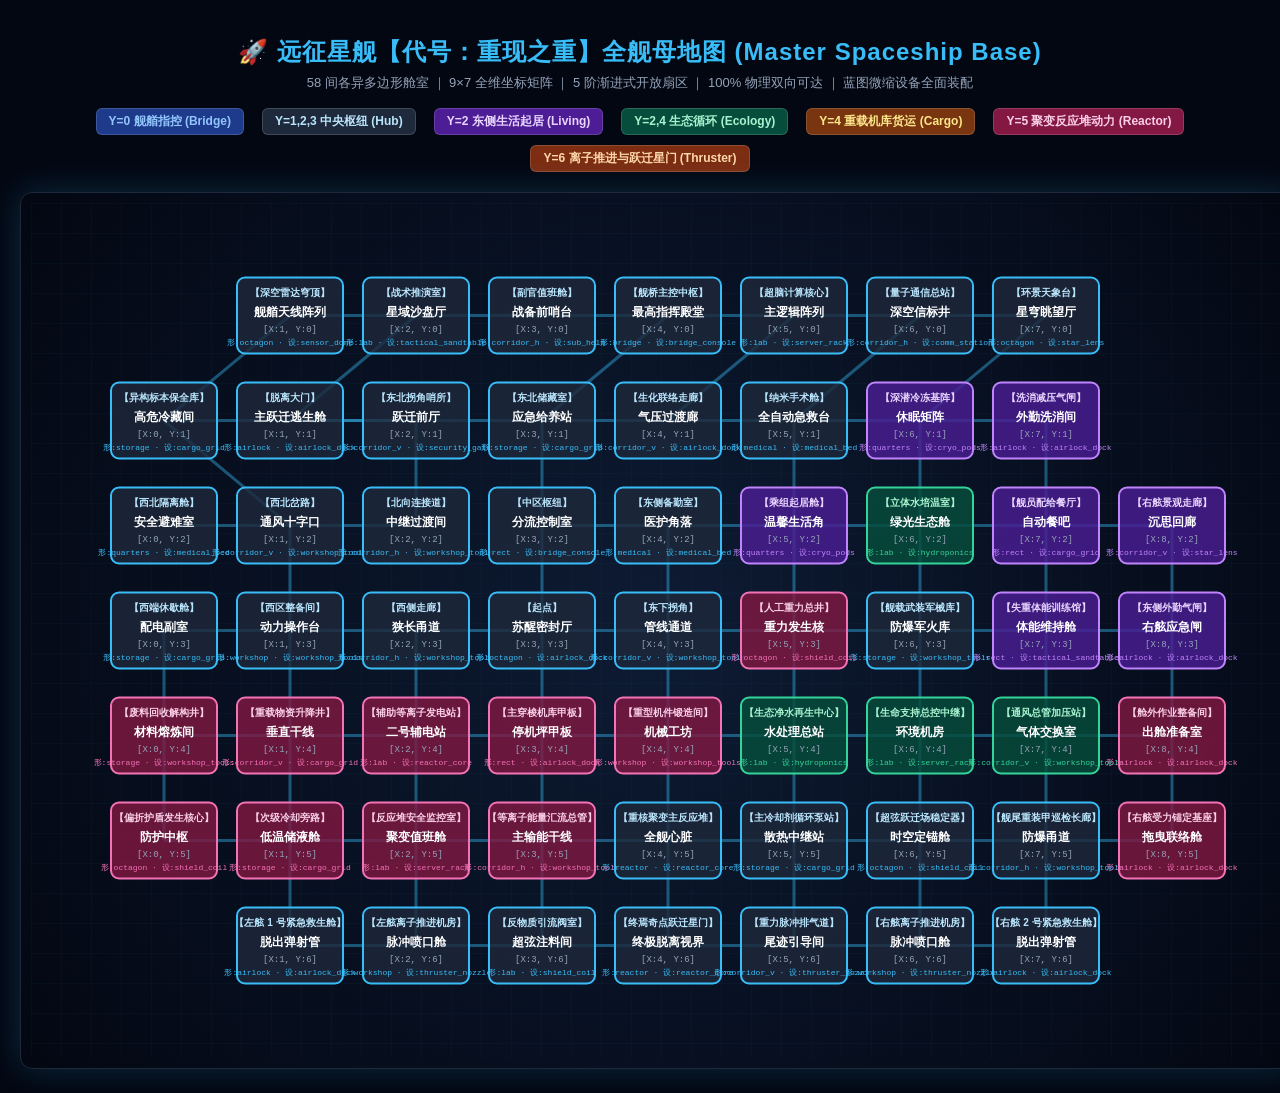
==== preview_master_map.html @ a8630802 "feat: 宇宙飞船母基地统一地图架构重构完成 (58舱室母图/个性化多边形/微缩设备蓝图/A+B锁雾系统/全景聚焦切换)" ====
<!DOCTYPE html>
<html lang="zh-CN">
<head>
    <meta charset="UTF-8">
    <meta name="viewport" content="width=device-width, initial-scale=1.0">
    <title>太空母舰基地蓝图 (Master Spaceship Map · 58 舱室全景检阅)</title>
    <style>
        body { margin: 0; background: #030712; color: #f8fafc; font-family: 'PingFang SC', -apple-system, sans-serif; padding: 20px; text-align: center; }
        h1 { color: #38bdf8; font-size: 24px; margin-bottom: 6px; letter-spacing: 1px; }
        .meta { color: #94a3b8; font-size: 13px; margin-bottom: 16px; }
        .badge { display: inline-block; padding: 4px 12px; border-radius: 6px; font-size: 12px; font-weight: bold; margin: 0 4px; border: 1px solid rgba(255,255,255,0.15); }
        .legend { display: flex; justify-content: center; gap: 10px; margin-bottom: 20px; flex-wrap: wrap; }
        .svg-container { overflow: auto; border: 1px solid #1e293b; background: radial-gradient(circle at 50% 50%, #0d1b33 0%, #030712 100%); border-radius: 12px; box-shadow: 0 0 35px rgba(56,189,248,0.2); display: inline-block; max-width: 98vw; padding: 10px; }
        svg { display: block; margin: 0 auto; }
        .deck-label { position: absolute; left: 10px; font-size: 11px; color: #64748b; }
    </style>
</head>
<body>
    <h1>🚀 远征星舰【代号：重现之重】全舰母地图 (Master Spaceship Base)</h1>
    <div class="meta">58 间各异多边形舱室 ｜ 9×7 全维坐标矩阵 ｜ 5 阶渐进式开放扇区 ｜ 100% 物理双向可达 ｜ 蓝图微缩设备全面装配</div>
    <div class="legend">
        <span class="badge" style="background:#1e3a8a; color:#93c5fd;">Y=0 舰艏指控 (Bridge)</span>
        <span class="badge" style="background:#1e293b; color:#bae6fd;">Y=1,2,3 中央枢纽 (Hub)</span>
        <span class="badge" style="background:#4c1d95; color:#e9d5ff;">Y=2 东侧生活起居 (Living)</span>
        <span class="badge" style="background:#064e3b; color:#a7f3d0;">Y=2,4 生态循环 (Ecology)</span>
        <span class="badge" style="background:#78350f; color:#fde68a;">Y=4 重载机库货运 (Cargo)</span>
        <span class="badge" style="background:#831843; color:#fbcfe8;">Y=5 聚变反应堆动力 (Reactor)</span>
        <span class="badge" style="background:#7c2d12; color:#fed7aa;">Y=6 离子推进与跃迁星门 (Thruster)</span>
    </div>
    <div class="svg-container">
        <svg width="1274" height="855" xmlns="http://www.w3.org/2000/svg">
            <defs>
                <pattern id="grid" width="30" height="30" patternUnits="userSpaceOnUse">
                    <path d="M 30 0 L 0 0 0 30" fill="none" stroke="rgba(56,189,248,0.06)" stroke-width="1"/>
                </pattern>
            </defs>
            <rect width="100%" height="100%" fill="url(#grid)" />
            <line x1="259" y1="112.5" x2="385" y2="112.5" stroke="rgba(56,189,248,0.4)" stroke-width="3" />
<line x1="385" y1="112.5" x2="511" y2="112.5" stroke="rgba(56,189,248,0.4)" stroke-width="3" />
<line x1="511" y1="112.5" x2="637" y2="112.5" stroke="rgba(56,189,248,0.4)" stroke-width="3" />
<line x1="637" y1="112.5" x2="763" y2="112.5" stroke="rgba(56,189,248,0.4)" stroke-width="3" />
<line x1="763" y1="112.5" x2="889" y2="112.5" stroke="rgba(56,189,248,0.4)" stroke-width="3" />
<line x1="889" y1="112.5" x2="1015" y2="112.5" stroke="rgba(56,189,248,0.4)" stroke-width="3" />
<line x1="259" y1="112.5" x2="133" y2="217.5" stroke="rgba(56,189,248,0.4)" stroke-width="3" />
<line x1="385" y1="112.5" x2="259" y2="217.5" stroke="rgba(56,189,248,0.4)" stroke-width="3" />
<line x1="637" y1="112.5" x2="511" y2="217.5" stroke="rgba(56,189,248,0.4)" stroke-width="3" />
<line x1="763" y1="112.5" x2="637" y2="217.5" stroke="rgba(56,189,248,0.4)" stroke-width="3" />
<line x1="889" y1="112.5" x2="763" y2="217.5" stroke="rgba(56,189,248,0.4)" stroke-width="3" />
<line x1="1015" y1="112.5" x2="889" y2="217.5" stroke="rgba(56,189,248,0.4)" stroke-width="3" />
<line x1="133" y1="217.5" x2="259" y2="217.5" stroke="rgba(56,189,248,0.4)" stroke-width="3" />
<line x1="259" y1="217.5" x2="385" y2="217.5" stroke="rgba(56,189,248,0.4)" stroke-width="3" />
<line x1="385" y1="217.5" x2="511" y2="217.5" stroke="rgba(56,189,248,0.4)" stroke-width="3" />
<line x1="511" y1="217.5" x2="637" y2="217.5" stroke="rgba(56,189,248,0.4)" stroke-width="3" />
<line x1="637" y1="217.5" x2="763" y2="217.5" stroke="rgba(56,189,248,0.4)" stroke-width="3" />
<line x1="763" y1="217.5" x2="889" y2="217.5" stroke="rgba(56,189,248,0.4)" stroke-width="3" />
<line x1="889" y1="217.5" x2="1015" y2="217.5" stroke="rgba(56,189,248,0.4)" stroke-width="3" />
<line x1="511" y1="427.5" x2="385" y2="427.5" stroke="rgba(56,189,248,0.4)" stroke-width="3" />
<line x1="511" y1="427.5" x2="637" y2="427.5" stroke="rgba(56,189,248,0.4)" stroke-width="3" />
<line x1="511" y1="427.5" x2="511" y2="322.5" stroke="rgba(56,189,248,0.4)" stroke-width="3" />
<line x1="637" y1="427.5" x2="637" y2="322.5" stroke="rgba(56,189,248,0.4)" stroke-width="3" />
<line x1="637" y1="322.5" x2="511" y2="322.5" stroke="rgba(56,189,248,0.4)" stroke-width="3" />
<line x1="511" y1="322.5" x2="511" y2="217.5" stroke="rgba(56,189,248,0.4)" stroke-width="3" />
<line x1="385" y1="427.5" x2="259" y2="427.5" stroke="rgba(56,189,248,0.4)" stroke-width="3" />
<line x1="259" y1="427.5" x2="133" y2="427.5" stroke="rgba(56,189,248,0.4)" stroke-width="3" />
<line x1="259" y1="427.5" x2="259" y2="322.5" stroke="rgba(56,189,248,0.4)" stroke-width="3" />
<line x1="259" y1="322.5" x2="133" y2="322.5" stroke="rgba(56,189,248,0.4)" stroke-width="3" />
<line x1="259" y1="322.5" x2="385" y2="322.5" stroke="rgba(56,189,248,0.4)" stroke-width="3" />
<line x1="259" y1="322.5" x2="133" y2="217.5" stroke="rgba(56,189,248,0.4)" stroke-width="3" />
<line x1="385" y1="322.5" x2="385" y2="217.5" stroke="rgba(56,189,248,0.4)" stroke-width="3" />
<line x1="385" y1="217.5" x2="259" y2="217.5" stroke="rgba(56,189,248,0.4)" stroke-width="3" />
<line x1="637" y1="322.5" x2="763" y2="322.5" stroke="rgba(56,189,248,0.4)" stroke-width="3" />
<line x1="763" y1="322.5" x2="889" y2="322.5" stroke="rgba(56,189,248,0.4)" stroke-width="3" />
<line x1="889" y1="322.5" x2="1015" y2="322.5" stroke="rgba(56,189,248,0.4)" stroke-width="3" />
<line x1="1015" y1="322.5" x2="1141" y2="322.5" stroke="rgba(56,189,248,0.4)" stroke-width="3" />
<line x1="763" y1="217.5" x2="763" y2="322.5" stroke="rgba(56,189,248,0.4)" stroke-width="3" />
<line x1="889" y1="217.5" x2="889" y2="322.5" stroke="rgba(56,189,248,0.4)" stroke-width="3" />
<line x1="1015" y1="217.5" x2="1015" y2="322.5" stroke="rgba(56,189,248,0.4)" stroke-width="3" />
<line x1="637" y1="427.5" x2="763" y2="427.5" stroke="rgba(56,189,248,0.4)" stroke-width="3" />
<line x1="763" y1="427.5" x2="889" y2="427.5" stroke="rgba(56,189,248,0.4)" stroke-width="3" />
<line x1="889" y1="427.5" x2="1015" y2="427.5" stroke="rgba(56,189,248,0.4)" stroke-width="3" />
<line x1="1015" y1="427.5" x2="1141" y2="427.5" stroke="rgba(56,189,248,0.4)" stroke-width="3" />
<line x1="763" y1="322.5" x2="763" y2="427.5" stroke="rgba(56,189,248,0.4)" stroke-width="3" />
<line x1="889" y1="322.5" x2="889" y2="427.5" stroke="rgba(56,189,248,0.4)" stroke-width="3" />
<line x1="1015" y1="322.5" x2="1015" y2="427.5" stroke="rgba(56,189,248,0.4)" stroke-width="3" />
<line x1="1141" y1="322.5" x2="1141" y2="427.5" stroke="rgba(56,189,248,0.4)" stroke-width="3" />
<line x1="133" y1="427.5" x2="133" y2="532.5" stroke="rgba(56,189,248,0.4)" stroke-width="3" />
<line x1="259" y1="427.5" x2="259" y2="532.5" stroke="rgba(56,189,248,0.4)" stroke-width="3" />
<line x1="385" y1="427.5" x2="385" y2="532.5" stroke="rgba(56,189,248,0.4)" stroke-width="3" />
<line x1="511" y1="427.5" x2="511" y2="532.5" stroke="rgba(56,189,248,0.4)" stroke-width="3" />
<line x1="637" y1="427.5" x2="637" y2="532.5" stroke="rgba(56,189,248,0.4)" stroke-width="3" />
<line x1="763" y1="427.5" x2="763" y2="532.5" stroke="rgba(56,189,248,0.4)" stroke-width="3" />
<line x1="889" y1="427.5" x2="889" y2="532.5" stroke="rgba(56,189,248,0.4)" stroke-width="3" />
<line x1="1015" y1="427.5" x2="1015" y2="532.5" stroke="rgba(56,189,248,0.4)" stroke-width="3" />
<line x1="1141" y1="427.5" x2="1141" y2="532.5" stroke="rgba(56,189,248,0.4)" stroke-width="3" />
<line x1="133" y1="532.5" x2="259" y2="532.5" stroke="rgba(56,189,248,0.4)" stroke-width="3" />
<line x1="259" y1="532.5" x2="385" y2="532.5" stroke="rgba(56,189,248,0.4)" stroke-width="3" />
<line x1="385" y1="532.5" x2="511" y2="532.5" stroke="rgba(56,189,248,0.4)" stroke-width="3" />
<line x1="511" y1="532.5" x2="637" y2="532.5" stroke="rgba(56,189,248,0.4)" stroke-width="3" />
<line x1="637" y1="532.5" x2="763" y2="532.5" stroke="rgba(56,189,248,0.4)" stroke-width="3" />
<line x1="763" y1="532.5" x2="889" y2="532.5" stroke="rgba(56,189,248,0.4)" stroke-width="3" />
<line x1="889" y1="532.5" x2="1015" y2="532.5" stroke="rgba(56,189,248,0.4)" stroke-width="3" />
<line x1="1015" y1="532.5" x2="1141" y2="532.5" stroke="rgba(56,189,248,0.4)" stroke-width="3" />
<line x1="133" y1="532.5" x2="133" y2="637.5" stroke="rgba(56,189,248,0.4)" stroke-width="3" />
<line x1="259" y1="532.5" x2="259" y2="637.5" stroke="rgba(56,189,248,0.4)" stroke-width="3" />
<line x1="385" y1="532.5" x2="385" y2="637.5" stroke="rgba(56,189,248,0.4)" stroke-width="3" />
<line x1="511" y1="532.5" x2="511" y2="637.5" stroke="rgba(56,189,248,0.4)" stroke-width="3" />
<line x1="637" y1="532.5" x2="637" y2="637.5" stroke="rgba(56,189,248,0.4)" stroke-width="3" />
<line x1="763" y1="532.5" x2="763" y2="637.5" stroke="rgba(56,189,248,0.4)" stroke-width="3" />
<line x1="889" y1="532.5" x2="889" y2="637.5" stroke="rgba(56,189,248,0.4)" stroke-width="3" />
<line x1="1015" y1="532.5" x2="1015" y2="637.5" stroke="rgba(56,189,248,0.4)" stroke-width="3" />
<line x1="1141" y1="532.5" x2="1141" y2="637.5" stroke="rgba(56,189,248,0.4)" stroke-width="3" />
<line x1="133" y1="637.5" x2="259" y2="637.5" stroke="rgba(56,189,248,0.4)" stroke-width="3" />
<line x1="259" y1="637.5" x2="385" y2="637.5" stroke="rgba(56,189,248,0.4)" stroke-width="3" />
<line x1="385" y1="637.5" x2="511" y2="637.5" stroke="rgba(56,189,248,0.4)" stroke-width="3" />
<line x1="511" y1="637.5" x2="637" y2="637.5" stroke="rgba(56,189,248,0.4)" stroke-width="3" />
<line x1="637" y1="637.5" x2="763" y2="637.5" stroke="rgba(56,189,248,0.4)" stroke-width="3" />
<line x1="763" y1="637.5" x2="889" y2="637.5" stroke="rgba(56,189,248,0.4)" stroke-width="3" />
<line x1="889" y1="637.5" x2="1015" y2="637.5" stroke="rgba(56,189,248,0.4)" stroke-width="3" />
<line x1="1015" y1="637.5" x2="1141" y2="637.5" stroke="rgba(56,189,248,0.4)" stroke-width="3" />
<line x1="259" y1="637.5" x2="259" y2="742.5" stroke="rgba(56,189,248,0.4)" stroke-width="3" />
<line x1="385" y1="637.5" x2="385" y2="742.5" stroke="rgba(56,189,248,0.4)" stroke-width="3" />
<line x1="511" y1="637.5" x2="511" y2="742.5" stroke="rgba(56,189,248,0.4)" stroke-width="3" />
<line x1="637" y1="637.5" x2="637" y2="742.5" stroke="rgba(56,189,248,0.4)" stroke-width="3" />
<line x1="763" y1="637.5" x2="763" y2="742.5" stroke="rgba(56,189,248,0.4)" stroke-width="3" />
<line x1="889" y1="637.5" x2="889" y2="742.5" stroke="rgba(56,189,248,0.4)" stroke-width="3" />
<line x1="1015" y1="637.5" x2="1015" y2="742.5" stroke="rgba(56,189,248,0.4)" stroke-width="3" />
<line x1="259" y1="742.5" x2="385" y2="742.5" stroke="rgba(56,189,248,0.4)" stroke-width="3" />
<line x1="385" y1="742.5" x2="511" y2="742.5" stroke="rgba(56,189,248,0.4)" stroke-width="3" />
<line x1="511" y1="742.5" x2="637" y2="742.5" stroke="rgba(56,189,248,0.4)" stroke-width="3" />
<line x1="637" y1="742.5" x2="763" y2="742.5" stroke="rgba(56,189,248,0.4)" stroke-width="3" />
<line x1="763" y1="742.5" x2="889" y2="742.5" stroke="rgba(56,189,248,0.4)" stroke-width="3" />
<line x1="889" y1="742.5" x2="1015" y2="742.5" stroke="rgba(56,189,248,0.4)" stroke-width="3" />

            
    <g transform="translate(206, 74.5)">
        <rect width="106" height="76" rx="8" fill="#1e293b" fill-opacity="0.8" stroke="#38bdf8" stroke-width="2" />
        <text x="53" y="18" text-anchor="middle" font-size="10" font-weight="bold" fill="#bae6fd" font-family="sans-serif">【深空雷达穹顶】</text>
        <text x="53" y="38" text-anchor="middle" font-size="12" font-weight="bold" fill="#ffffff" font-family="sans-serif">舰艏天线阵列</text>
        <text x="53" y="54" text-anchor="middle" font-size="9" fill="#94a3b8" font-family="monospace">[X:1, Y:0]</text>
        <text x="53" y="67" text-anchor="middle" font-size="8" fill="#38bdf8" font-family="monospace">形:octagon · 设:sensor_dome</text>
    </g>

    <g transform="translate(332, 74.5)">
        <rect width="106" height="76" rx="8" fill="#1e293b" fill-opacity="0.8" stroke="#38bdf8" stroke-width="2" />
        <text x="53" y="18" text-anchor="middle" font-size="10" font-weight="bold" fill="#bae6fd" font-family="sans-serif">【战术推演室】</text>
        <text x="53" y="38" text-anchor="middle" font-size="12" font-weight="bold" fill="#ffffff" font-family="sans-serif">星域沙盘厅</text>
        <text x="53" y="54" text-anchor="middle" font-size="9" fill="#94a3b8" font-family="monospace">[X:2, Y:0]</text>
        <text x="53" y="67" text-anchor="middle" font-size="8" fill="#38bdf8" font-family="monospace">形:lab · 设:tactical_sandtable</text>
    </g>

    <g transform="translate(458, 74.5)">
        <rect width="106" height="76" rx="8" fill="#1e293b" fill-opacity="0.8" stroke="#38bdf8" stroke-width="2" />
        <text x="53" y="18" text-anchor="middle" font-size="10" font-weight="bold" fill="#bae6fd" font-family="sans-serif">【副官值班舱】</text>
        <text x="53" y="38" text-anchor="middle" font-size="12" font-weight="bold" fill="#ffffff" font-family="sans-serif">战备前哨台</text>
        <text x="53" y="54" text-anchor="middle" font-size="9" fill="#94a3b8" font-family="monospace">[X:3, Y:0]</text>
        <text x="53" y="67" text-anchor="middle" font-size="8" fill="#38bdf8" font-family="monospace">形:corridor_h · 设:sub_helm</text>
    </g>

    <g transform="translate(584, 74.5)">
        <rect width="106" height="76" rx="8" fill="#1e293b" fill-opacity="0.8" stroke="#38bdf8" stroke-width="2" />
        <text x="53" y="18" text-anchor="middle" font-size="10" font-weight="bold" fill="#bae6fd" font-family="sans-serif">【舰桥主控中枢】</text>
        <text x="53" y="38" text-anchor="middle" font-size="12" font-weight="bold" fill="#ffffff" font-family="sans-serif">最高指挥殿堂</text>
        <text x="53" y="54" text-anchor="middle" font-size="9" fill="#94a3b8" font-family="monospace">[X:4, Y:0]</text>
        <text x="53" y="67" text-anchor="middle" font-size="8" fill="#38bdf8" font-family="monospace">形:bridge · 设:bridge_console</text>
    </g>

    <g transform="translate(710, 74.5)">
        <rect width="106" height="76" rx="8" fill="#1e293b" fill-opacity="0.8" stroke="#38bdf8" stroke-width="2" />
        <text x="53" y="18" text-anchor="middle" font-size="10" font-weight="bold" fill="#bae6fd" font-family="sans-serif">【超脑计算核心】</text>
        <text x="53" y="38" text-anchor="middle" font-size="12" font-weight="bold" fill="#ffffff" font-family="sans-serif">主逻辑阵列</text>
        <text x="53" y="54" text-anchor="middle" font-size="9" fill="#94a3b8" font-family="monospace">[X:5, Y:0]</text>
        <text x="53" y="67" text-anchor="middle" font-size="8" fill="#38bdf8" font-family="monospace">形:lab · 设:server_rack</text>
    </g>

    <g transform="translate(836, 74.5)">
        <rect width="106" height="76" rx="8" fill="#1e293b" fill-opacity="0.8" stroke="#38bdf8" stroke-width="2" />
        <text x="53" y="18" text-anchor="middle" font-size="10" font-weight="bold" fill="#bae6fd" font-family="sans-serif">【量子通信总站】</text>
        <text x="53" y="38" text-anchor="middle" font-size="12" font-weight="bold" fill="#ffffff" font-family="sans-serif">深空信标井</text>
        <text x="53" y="54" text-anchor="middle" font-size="9" fill="#94a3b8" font-family="monospace">[X:6, Y:0]</text>
        <text x="53" y="67" text-anchor="middle" font-size="8" fill="#38bdf8" font-family="monospace">形:corridor_h · 设:comm_station</text>
    </g>

    <g transform="translate(962, 74.5)">
        <rect width="106" height="76" rx="8" fill="#1e293b" fill-opacity="0.8" stroke="#38bdf8" stroke-width="2" />
        <text x="53" y="18" text-anchor="middle" font-size="10" font-weight="bold" fill="#bae6fd" font-family="sans-serif">【环景天象台】</text>
        <text x="53" y="38" text-anchor="middle" font-size="12" font-weight="bold" fill="#ffffff" font-family="sans-serif">星穹眺望厅</text>
        <text x="53" y="54" text-anchor="middle" font-size="9" fill="#94a3b8" font-family="monospace">[X:7, Y:0]</text>
        <text x="53" y="67" text-anchor="middle" font-size="8" fill="#38bdf8" font-family="monospace">形:octagon · 设:star_lens</text>
    </g>

    <g transform="translate(80, 179.5)">
        <rect width="106" height="76" rx="8" fill="#1e293b" fill-opacity="0.8" stroke="#38bdf8" stroke-width="2" />
        <text x="53" y="18" text-anchor="middle" font-size="10" font-weight="bold" fill="#bae6fd" font-family="sans-serif">【异构标本保全库】</text>
        <text x="53" y="38" text-anchor="middle" font-size="12" font-weight="bold" fill="#ffffff" font-family="sans-serif">高危冷藏间</text>
        <text x="53" y="54" text-anchor="middle" font-size="9" fill="#94a3b8" font-family="monospace">[X:0, Y:1]</text>
        <text x="53" y="67" text-anchor="middle" font-size="8" fill="#38bdf8" font-family="monospace">形:storage · 设:cargo_grid</text>
    </g>

    <g transform="translate(206, 179.5)">
        <rect width="106" height="76" rx="8" fill="#1e293b" fill-opacity="0.8" stroke="#38bdf8" stroke-width="2" />
        <text x="53" y="18" text-anchor="middle" font-size="10" font-weight="bold" fill="#bae6fd" font-family="sans-serif">【脱离大门】</text>
        <text x="53" y="38" text-anchor="middle" font-size="12" font-weight="bold" fill="#ffffff" font-family="sans-serif">主跃迁逃生舱</text>
        <text x="53" y="54" text-anchor="middle" font-size="9" fill="#94a3b8" font-family="monospace">[X:1, Y:1]</text>
        <text x="53" y="67" text-anchor="middle" font-size="8" fill="#38bdf8" font-family="monospace">形:airlock · 设:airlock_dock</text>
    </g>

    <g transform="translate(332, 179.5)">
        <rect width="106" height="76" rx="8" fill="#1e293b" fill-opacity="0.8" stroke="#38bdf8" stroke-width="2" />
        <text x="53" y="18" text-anchor="middle" font-size="10" font-weight="bold" fill="#bae6fd" font-family="sans-serif">【东北拐角哨所】</text>
        <text x="53" y="38" text-anchor="middle" font-size="12" font-weight="bold" fill="#ffffff" font-family="sans-serif">跃迁前厅</text>
        <text x="53" y="54" text-anchor="middle" font-size="9" fill="#94a3b8" font-family="monospace">[X:2, Y:1]</text>
        <text x="53" y="67" text-anchor="middle" font-size="8" fill="#38bdf8" font-family="monospace">形:corridor_v · 设:security_gate</text>
    </g>

    <g transform="translate(458, 179.5)">
        <rect width="106" height="76" rx="8" fill="#1e293b" fill-opacity="0.8" stroke="#38bdf8" stroke-width="2" />
        <text x="53" y="18" text-anchor="middle" font-size="10" font-weight="bold" fill="#bae6fd" font-family="sans-serif">【东北储藏室】</text>
        <text x="53" y="38" text-anchor="middle" font-size="12" font-weight="bold" fill="#ffffff" font-family="sans-serif">应急给养站</text>
        <text x="53" y="54" text-anchor="middle" font-size="9" fill="#94a3b8" font-family="monospace">[X:3, Y:1]</text>
        <text x="53" y="67" text-anchor="middle" font-size="8" fill="#38bdf8" font-family="monospace">形:storage · 设:cargo_grid</text>
    </g>

    <g transform="translate(584, 179.5)">
        <rect width="106" height="76" rx="8" fill="#1e293b" fill-opacity="0.8" stroke="#38bdf8" stroke-width="2" />
        <text x="53" y="18" text-anchor="middle" font-size="10" font-weight="bold" fill="#bae6fd" font-family="sans-serif">【生化联络走廊】</text>
        <text x="53" y="38" text-anchor="middle" font-size="12" font-weight="bold" fill="#ffffff" font-family="sans-serif">气压过渡廊</text>
        <text x="53" y="54" text-anchor="middle" font-size="9" fill="#94a3b8" font-family="monospace">[X:4, Y:1]</text>
        <text x="53" y="67" text-anchor="middle" font-size="8" fill="#38bdf8" font-family="monospace">形:corridor_v · 设:airlock_dock</text>
    </g>

    <g transform="translate(710, 179.5)">
        <rect width="106" height="76" rx="8" fill="#1e293b" fill-opacity="0.8" stroke="#38bdf8" stroke-width="2" />
        <text x="53" y="18" text-anchor="middle" font-size="10" font-weight="bold" fill="#bae6fd" font-family="sans-serif">【纳米手术舱】</text>
        <text x="53" y="38" text-anchor="middle" font-size="12" font-weight="bold" fill="#ffffff" font-family="sans-serif">全自动急救台</text>
        <text x="53" y="54" text-anchor="middle" font-size="9" fill="#94a3b8" font-family="monospace">[X:5, Y:1]</text>
        <text x="53" y="67" text-anchor="middle" font-size="8" fill="#38bdf8" font-family="monospace">形:medical · 设:medical_bed</text>
    </g>

    <g transform="translate(836, 179.5)">
        <rect width="106" height="76" rx="8" fill="#4c1d95" fill-opacity="0.8" stroke="#c084fc" stroke-width="2" />
        <text x="53" y="18" text-anchor="middle" font-size="10" font-weight="bold" fill="#e9d5ff" font-family="sans-serif">【深潜冷冻基阵】</text>
        <text x="53" y="38" text-anchor="middle" font-size="12" font-weight="bold" fill="#ffffff" font-family="sans-serif">休眠矩阵</text>
        <text x="53" y="54" text-anchor="middle" font-size="9" fill="#94a3b8" font-family="monospace">[X:6, Y:1]</text>
        <text x="53" y="67" text-anchor="middle" font-size="8" fill="#c084fc" font-family="monospace">形:quarters · 设:cryo_pods</text>
    </g>

    <g transform="translate(962, 179.5)">
        <rect width="106" height="76" rx="8" fill="#4c1d95" fill-opacity="0.8" stroke="#c084fc" stroke-width="2" />
        <text x="53" y="18" text-anchor="middle" font-size="10" font-weight="bold" fill="#e9d5ff" font-family="sans-serif">【洗消减压气闸】</text>
        <text x="53" y="38" text-anchor="middle" font-size="12" font-weight="bold" fill="#ffffff" font-family="sans-serif">外勤洗消间</text>
        <text x="53" y="54" text-anchor="middle" font-size="9" fill="#94a3b8" font-family="monospace">[X:7, Y:1]</text>
        <text x="53" y="67" text-anchor="middle" font-size="8" fill="#c084fc" font-family="monospace">形:airlock · 设:airlock_dock</text>
    </g>

    <g transform="translate(80, 284.5)">
        <rect width="106" height="76" rx="8" fill="#1e293b" fill-opacity="0.8" stroke="#38bdf8" stroke-width="2" />
        <text x="53" y="18" text-anchor="middle" font-size="10" font-weight="bold" fill="#bae6fd" font-family="sans-serif">【西北隔离舱】</text>
        <text x="53" y="38" text-anchor="middle" font-size="12" font-weight="bold" fill="#ffffff" font-family="sans-serif">安全避难室</text>
        <text x="53" y="54" text-anchor="middle" font-size="9" fill="#94a3b8" font-family="monospace">[X:0, Y:2]</text>
        <text x="53" y="67" text-anchor="middle" font-size="8" fill="#38bdf8" font-family="monospace">形:quarters · 设:medical_bed</text>
    </g>

    <g transform="translate(206, 284.5)">
        <rect width="106" height="76" rx="8" fill="#1e293b" fill-opacity="0.8" stroke="#38bdf8" stroke-width="2" />
        <text x="53" y="18" text-anchor="middle" font-size="10" font-weight="bold" fill="#bae6fd" font-family="sans-serif">【西北岔路】</text>
        <text x="53" y="38" text-anchor="middle" font-size="12" font-weight="bold" fill="#ffffff" font-family="sans-serif">通风十字口</text>
        <text x="53" y="54" text-anchor="middle" font-size="9" fill="#94a3b8" font-family="monospace">[X:1, Y:2]</text>
        <text x="53" y="67" text-anchor="middle" font-size="8" fill="#38bdf8" font-family="monospace">形:corridor_v · 设:workshop_tools</text>
    </g>

    <g transform="translate(332, 284.5)">
        <rect width="106" height="76" rx="8" fill="#1e293b" fill-opacity="0.8" stroke="#38bdf8" stroke-width="2" />
        <text x="53" y="18" text-anchor="middle" font-size="10" font-weight="bold" fill="#bae6fd" font-family="sans-serif">【北向连接道】</text>
        <text x="53" y="38" text-anchor="middle" font-size="12" font-weight="bold" fill="#ffffff" font-family="sans-serif">中继过渡间</text>
        <text x="53" y="54" text-anchor="middle" font-size="9" fill="#94a3b8" font-family="monospace">[X:2, Y:2]</text>
        <text x="53" y="67" text-anchor="middle" font-size="8" fill="#38bdf8" font-family="monospace">形:corridor_h · 设:workshop_tools</text>
    </g>

    <g transform="translate(458, 284.5)">
        <rect width="106" height="76" rx="8" fill="#1e293b" fill-opacity="0.8" stroke="#38bdf8" stroke-width="2" />
        <text x="53" y="18" text-anchor="middle" font-size="10" font-weight="bold" fill="#bae6fd" font-family="sans-serif">【中区枢纽】</text>
        <text x="53" y="38" text-anchor="middle" font-size="12" font-weight="bold" fill="#ffffff" font-family="sans-serif">分流控制室</text>
        <text x="53" y="54" text-anchor="middle" font-size="9" fill="#94a3b8" font-family="monospace">[X:3, Y:2]</text>
        <text x="53" y="67" text-anchor="middle" font-size="8" fill="#38bdf8" font-family="monospace">形:rect · 设:bridge_console</text>
    </g>

    <g transform="translate(584, 284.5)">
        <rect width="106" height="76" rx="8" fill="#1e293b" fill-opacity="0.8" stroke="#38bdf8" stroke-width="2" />
        <text x="53" y="18" text-anchor="middle" font-size="10" font-weight="bold" fill="#bae6fd" font-family="sans-serif">【东侧备勤室】</text>
        <text x="53" y="38" text-anchor="middle" font-size="12" font-weight="bold" fill="#ffffff" font-family="sans-serif">医护角落</text>
        <text x="53" y="54" text-anchor="middle" font-size="9" fill="#94a3b8" font-family="monospace">[X:4, Y:2]</text>
        <text x="53" y="67" text-anchor="middle" font-size="8" fill="#38bdf8" font-family="monospace">形:medical · 设:medical_bed</text>
    </g>

    <g transform="translate(710, 284.5)">
        <rect width="106" height="76" rx="8" fill="#4c1d95" fill-opacity="0.8" stroke="#c084fc" stroke-width="2" />
        <text x="53" y="18" text-anchor="middle" font-size="10" font-weight="bold" fill="#e9d5ff" font-family="sans-serif">【乘组起居舱】</text>
        <text x="53" y="38" text-anchor="middle" font-size="12" font-weight="bold" fill="#ffffff" font-family="sans-serif">温馨生活角</text>
        <text x="53" y="54" text-anchor="middle" font-size="9" fill="#94a3b8" font-family="monospace">[X:5, Y:2]</text>
        <text x="53" y="67" text-anchor="middle" font-size="8" fill="#c084fc" font-family="monospace">形:quarters · 设:cryo_pods</text>
    </g>

    <g transform="translate(836, 284.5)">
        <rect width="106" height="76" rx="8" fill="#064e3b" fill-opacity="0.8" stroke="#34d399" stroke-width="2" />
        <text x="53" y="18" text-anchor="middle" font-size="10" font-weight="bold" fill="#a7f3d0" font-family="sans-serif">【立体水培温室】</text>
        <text x="53" y="38" text-anchor="middle" font-size="12" font-weight="bold" fill="#ffffff" font-family="sans-serif">绿光生态舱</text>
        <text x="53" y="54" text-anchor="middle" font-size="9" fill="#94a3b8" font-family="monospace">[X:6, Y:2]</text>
        <text x="53" y="67" text-anchor="middle" font-size="8" fill="#34d399" font-family="monospace">形:lab · 设:hydroponics</text>
    </g>

    <g transform="translate(962, 284.5)">
        <rect width="106" height="76" rx="8" fill="#4c1d95" fill-opacity="0.8" stroke="#c084fc" stroke-width="2" />
        <text x="53" y="18" text-anchor="middle" font-size="10" font-weight="bold" fill="#e9d5ff" font-family="sans-serif">【舰员配给餐厅】</text>
        <text x="53" y="38" text-anchor="middle" font-size="12" font-weight="bold" fill="#ffffff" font-family="sans-serif">自动餐吧</text>
        <text x="53" y="54" text-anchor="middle" font-size="9" fill="#94a3b8" font-family="monospace">[X:7, Y:2]</text>
        <text x="53" y="67" text-anchor="middle" font-size="8" fill="#c084fc" font-family="monospace">形:rect · 设:cargo_grid</text>
    </g>

    <g transform="translate(1088, 284.5)">
        <rect width="106" height="76" rx="8" fill="#4c1d95" fill-opacity="0.8" stroke="#c084fc" stroke-width="2" />
        <text x="53" y="18" text-anchor="middle" font-size="10" font-weight="bold" fill="#e9d5ff" font-family="sans-serif">【右舷景观走廊】</text>
        <text x="53" y="38" text-anchor="middle" font-size="12" font-weight="bold" fill="#ffffff" font-family="sans-serif">沉思回廊</text>
        <text x="53" y="54" text-anchor="middle" font-size="9" fill="#94a3b8" font-family="monospace">[X:8, Y:2]</text>
        <text x="53" y="67" text-anchor="middle" font-size="8" fill="#c084fc" font-family="monospace">形:corridor_v · 设:star_lens</text>
    </g>

    <g transform="translate(80, 389.5)">
        <rect width="106" height="76" rx="8" fill="#1e293b" fill-opacity="0.8" stroke="#38bdf8" stroke-width="2" />
        <text x="53" y="18" text-anchor="middle" font-size="10" font-weight="bold" fill="#bae6fd" font-family="sans-serif">【西端休歇舱】</text>
        <text x="53" y="38" text-anchor="middle" font-size="12" font-weight="bold" fill="#ffffff" font-family="sans-serif">配电副室</text>
        <text x="53" y="54" text-anchor="middle" font-size="9" fill="#94a3b8" font-family="monospace">[X:0, Y:3]</text>
        <text x="53" y="67" text-anchor="middle" font-size="8" fill="#38bdf8" font-family="monospace">形:storage · 设:cargo_grid</text>
    </g>

    <g transform="translate(206, 389.5)">
        <rect width="106" height="76" rx="8" fill="#1e293b" fill-opacity="0.8" stroke="#38bdf8" stroke-width="2" />
        <text x="53" y="18" text-anchor="middle" font-size="10" font-weight="bold" fill="#bae6fd" font-family="sans-serif">【西区整备间】</text>
        <text x="53" y="38" text-anchor="middle" font-size="12" font-weight="bold" fill="#ffffff" font-family="sans-serif">动力操作台</text>
        <text x="53" y="54" text-anchor="middle" font-size="9" fill="#94a3b8" font-family="monospace">[X:1, Y:3]</text>
        <text x="53" y="67" text-anchor="middle" font-size="8" fill="#38bdf8" font-family="monospace">形:workshop · 设:workshop_tools</text>
    </g>

    <g transform="translate(332, 389.5)">
        <rect width="106" height="76" rx="8" fill="#1e293b" fill-opacity="0.8" stroke="#38bdf8" stroke-width="2" />
        <text x="53" y="18" text-anchor="middle" font-size="10" font-weight="bold" fill="#bae6fd" font-family="sans-serif">【西侧走廊】</text>
        <text x="53" y="38" text-anchor="middle" font-size="12" font-weight="bold" fill="#ffffff" font-family="sans-serif">狭长甬道</text>
        <text x="53" y="54" text-anchor="middle" font-size="9" fill="#94a3b8" font-family="monospace">[X:2, Y:3]</text>
        <text x="53" y="67" text-anchor="middle" font-size="8" fill="#38bdf8" font-family="monospace">形:corridor_h · 设:workshop_tools</text>
    </g>

    <g transform="translate(458, 389.5)">
        <rect width="106" height="76" rx="8" fill="#1e293b" fill-opacity="0.8" stroke="#38bdf8" stroke-width="2" />
        <text x="53" y="18" text-anchor="middle" font-size="10" font-weight="bold" fill="#bae6fd" font-family="sans-serif">【起点】</text>
        <text x="53" y="38" text-anchor="middle" font-size="12" font-weight="bold" fill="#ffffff" font-family="sans-serif">苏醒密封厅</text>
        <text x="53" y="54" text-anchor="middle" font-size="9" fill="#94a3b8" font-family="monospace">[X:3, Y:3]</text>
        <text x="53" y="67" text-anchor="middle" font-size="8" fill="#38bdf8" font-family="monospace">形:octagon · 设:airlock_dock</text>
    </g>

    <g transform="translate(584, 389.5)">
        <rect width="106" height="76" rx="8" fill="#1e293b" fill-opacity="0.8" stroke="#38bdf8" stroke-width="2" />
        <text x="53" y="18" text-anchor="middle" font-size="10" font-weight="bold" fill="#bae6fd" font-family="sans-serif">【东下拐角】</text>
        <text x="53" y="38" text-anchor="middle" font-size="12" font-weight="bold" fill="#ffffff" font-family="sans-serif">管线通道</text>
        <text x="53" y="54" text-anchor="middle" font-size="9" fill="#94a3b8" font-family="monospace">[X:4, Y:3]</text>
        <text x="53" y="67" text-anchor="middle" font-size="8" fill="#38bdf8" font-family="monospace">形:corridor_v · 设:workshop_tools</text>
    </g>

    <g transform="translate(710, 389.5)">
        <rect width="106" height="76" rx="8" fill="#831843" fill-opacity="0.8" stroke="#f472b6" stroke-width="2" />
        <text x="53" y="18" text-anchor="middle" font-size="10" font-weight="bold" fill="#fbcfe8" font-family="sans-serif">【人工重力总井】</text>
        <text x="53" y="38" text-anchor="middle" font-size="12" font-weight="bold" fill="#ffffff" font-family="sans-serif">重力发生核</text>
        <text x="53" y="54" text-anchor="middle" font-size="9" fill="#94a3b8" font-family="monospace">[X:5, Y:3]</text>
        <text x="53" y="67" text-anchor="middle" font-size="8" fill="#f472b6" font-family="monospace">形:octagon · 设:shield_coil</text>
    </g>

    <g transform="translate(836, 389.5)">
        <rect width="106" height="76" rx="8" fill="#1e293b" fill-opacity="0.8" stroke="#38bdf8" stroke-width="2" />
        <text x="53" y="18" text-anchor="middle" font-size="10" font-weight="bold" fill="#bae6fd" font-family="sans-serif">【舰载武装军械库】</text>
        <text x="53" y="38" text-anchor="middle" font-size="12" font-weight="bold" fill="#ffffff" font-family="sans-serif">防爆军火库</text>
        <text x="53" y="54" text-anchor="middle" font-size="9" fill="#94a3b8" font-family="monospace">[X:6, Y:3]</text>
        <text x="53" y="67" text-anchor="middle" font-size="8" fill="#38bdf8" font-family="monospace">形:storage · 设:workshop_tools</text>
    </g>

    <g transform="translate(962, 389.5)">
        <rect width="106" height="76" rx="8" fill="#4c1d95" fill-opacity="0.8" stroke="#c084fc" stroke-width="2" />
        <text x="53" y="18" text-anchor="middle" font-size="10" font-weight="bold" fill="#e9d5ff" font-family="sans-serif">【失重体能训练馆】</text>
        <text x="53" y="38" text-anchor="middle" font-size="12" font-weight="bold" fill="#ffffff" font-family="sans-serif">体能维持舱</text>
        <text x="53" y="54" text-anchor="middle" font-size="9" fill="#94a3b8" font-family="monospace">[X:7, Y:3]</text>
        <text x="53" y="67" text-anchor="middle" font-size="8" fill="#c084fc" font-family="monospace">形:rect · 设:tactical_sandtable</text>
    </g>

    <g transform="translate(1088, 389.5)">
        <rect width="106" height="76" rx="8" fill="#4c1d95" fill-opacity="0.8" stroke="#c084fc" stroke-width="2" />
        <text x="53" y="18" text-anchor="middle" font-size="10" font-weight="bold" fill="#e9d5ff" font-family="sans-serif">【东侧外勤气闸】</text>
        <text x="53" y="38" text-anchor="middle" font-size="12" font-weight="bold" fill="#ffffff" font-family="sans-serif">右舷应急闸</text>
        <text x="53" y="54" text-anchor="middle" font-size="9" fill="#94a3b8" font-family="monospace">[X:8, Y:3]</text>
        <text x="53" y="67" text-anchor="middle" font-size="8" fill="#c084fc" font-family="monospace">形:airlock · 设:airlock_dock</text>
    </g>

    <g transform="translate(80, 494.5)">
        <rect width="106" height="76" rx="8" fill="#831843" fill-opacity="0.8" stroke="#f472b6" stroke-width="2" />
        <text x="53" y="18" text-anchor="middle" font-size="10" font-weight="bold" fill="#fbcfe8" font-family="sans-serif">【废料回收解构井】</text>
        <text x="53" y="38" text-anchor="middle" font-size="12" font-weight="bold" fill="#ffffff" font-family="sans-serif">材料熔炼间</text>
        <text x="53" y="54" text-anchor="middle" font-size="9" fill="#94a3b8" font-family="monospace">[X:0, Y:4]</text>
        <text x="53" y="67" text-anchor="middle" font-size="8" fill="#f472b6" font-family="monospace">形:storage · 设:workshop_tools</text>
    </g>

    <g transform="translate(206, 494.5)">
        <rect width="106" height="76" rx="8" fill="#831843" fill-opacity="0.8" stroke="#f472b6" stroke-width="2" />
        <text x="53" y="18" text-anchor="middle" font-size="10" font-weight="bold" fill="#fbcfe8" font-family="sans-serif">【重载物资升降井】</text>
        <text x="53" y="38" text-anchor="middle" font-size="12" font-weight="bold" fill="#ffffff" font-family="sans-serif">垂直干线</text>
        <text x="53" y="54" text-anchor="middle" font-size="9" fill="#94a3b8" font-family="monospace">[X:1, Y:4]</text>
        <text x="53" y="67" text-anchor="middle" font-size="8" fill="#f472b6" font-family="monospace">形:corridor_v · 设:cargo_grid</text>
    </g>

    <g transform="translate(332, 494.5)">
        <rect width="106" height="76" rx="8" fill="#831843" fill-opacity="0.8" stroke="#f472b6" stroke-width="2" />
        <text x="53" y="18" text-anchor="middle" font-size="10" font-weight="bold" fill="#fbcfe8" font-family="sans-serif">【辅助等离子发电站】</text>
        <text x="53" y="38" text-anchor="middle" font-size="12" font-weight="bold" fill="#ffffff" font-family="sans-serif">二号辅电站</text>
        <text x="53" y="54" text-anchor="middle" font-size="9" fill="#94a3b8" font-family="monospace">[X:2, Y:4]</text>
        <text x="53" y="67" text-anchor="middle" font-size="8" fill="#f472b6" font-family="monospace">形:lab · 设:reactor_core</text>
    </g>

    <g transform="translate(458, 494.5)">
        <rect width="106" height="76" rx="8" fill="#831843" fill-opacity="0.8" stroke="#f472b6" stroke-width="2" />
        <text x="53" y="18" text-anchor="middle" font-size="10" font-weight="bold" fill="#fbcfe8" font-family="sans-serif">【主穿梭机库甲板】</text>
        <text x="53" y="38" text-anchor="middle" font-size="12" font-weight="bold" fill="#ffffff" font-family="sans-serif">停机坪甲板</text>
        <text x="53" y="54" text-anchor="middle" font-size="9" fill="#94a3b8" font-family="monospace">[X:3, Y:4]</text>
        <text x="53" y="67" text-anchor="middle" font-size="8" fill="#f472b6" font-family="monospace">形:rect · 设:airlock_dock</text>
    </g>

    <g transform="translate(584, 494.5)">
        <rect width="106" height="76" rx="8" fill="#831843" fill-opacity="0.8" stroke="#f472b6" stroke-width="2" />
        <text x="53" y="18" text-anchor="middle" font-size="10" font-weight="bold" fill="#fbcfe8" font-family="sans-serif">【重型机件锻造间】</text>
        <text x="53" y="38" text-anchor="middle" font-size="12" font-weight="bold" fill="#ffffff" font-family="sans-serif">机械工坊</text>
        <text x="53" y="54" text-anchor="middle" font-size="9" fill="#94a3b8" font-family="monospace">[X:4, Y:4]</text>
        <text x="53" y="67" text-anchor="middle" font-size="8" fill="#f472b6" font-family="monospace">形:workshop · 设:workshop_tools</text>
    </g>

    <g transform="translate(710, 494.5)">
        <rect width="106" height="76" rx="8" fill="#064e3b" fill-opacity="0.8" stroke="#34d399" stroke-width="2" />
        <text x="53" y="18" text-anchor="middle" font-size="10" font-weight="bold" fill="#a7f3d0" font-family="sans-serif">【生态净水再生中心】</text>
        <text x="53" y="38" text-anchor="middle" font-size="12" font-weight="bold" fill="#ffffff" font-family="sans-serif">水处理总站</text>
        <text x="53" y="54" text-anchor="middle" font-size="9" fill="#94a3b8" font-family="monospace">[X:5, Y:4]</text>
        <text x="53" y="67" text-anchor="middle" font-size="8" fill="#34d399" font-family="monospace">形:lab · 设:hydroponics</text>
    </g>

    <g transform="translate(836, 494.5)">
        <rect width="106" height="76" rx="8" fill="#064e3b" fill-opacity="0.8" stroke="#34d399" stroke-width="2" />
        <text x="53" y="18" text-anchor="middle" font-size="10" font-weight="bold" fill="#a7f3d0" font-family="sans-serif">【生命支持总控中继】</text>
        <text x="53" y="38" text-anchor="middle" font-size="12" font-weight="bold" fill="#ffffff" font-family="sans-serif">环境机房</text>
        <text x="53" y="54" text-anchor="middle" font-size="9" fill="#94a3b8" font-family="monospace">[X:6, Y:4]</text>
        <text x="53" y="67" text-anchor="middle" font-size="8" fill="#34d399" font-family="monospace">形:lab · 设:server_rack</text>
    </g>

    <g transform="translate(962, 494.5)">
        <rect width="106" height="76" rx="8" fill="#064e3b" fill-opacity="0.8" stroke="#34d399" stroke-width="2" />
        <text x="53" y="18" text-anchor="middle" font-size="10" font-weight="bold" fill="#a7f3d0" font-family="sans-serif">【通风总管加压站】</text>
        <text x="53" y="38" text-anchor="middle" font-size="12" font-weight="bold" fill="#ffffff" font-family="sans-serif">气体交换室</text>
        <text x="53" y="54" text-anchor="middle" font-size="9" fill="#94a3b8" font-family="monospace">[X:7, Y:4]</text>
        <text x="53" y="67" text-anchor="middle" font-size="8" fill="#34d399" font-family="monospace">形:corridor_v · 设:workshop_tools</text>
    </g>

    <g transform="translate(1088, 494.5)">
        <rect width="106" height="76" rx="8" fill="#831843" fill-opacity="0.8" stroke="#f472b6" stroke-width="2" />
        <text x="53" y="18" text-anchor="middle" font-size="10" font-weight="bold" fill="#fbcfe8" font-family="sans-serif">【舱外作业整备间】</text>
        <text x="53" y="38" text-anchor="middle" font-size="12" font-weight="bold" fill="#ffffff" font-family="sans-serif">出舱准备室</text>
        <text x="53" y="54" text-anchor="middle" font-size="9" fill="#94a3b8" font-family="monospace">[X:8, Y:4]</text>
        <text x="53" y="67" text-anchor="middle" font-size="8" fill="#f472b6" font-family="monospace">形:airlock · 设:airlock_dock</text>
    </g>

    <g transform="translate(80, 599.5)">
        <rect width="106" height="76" rx="8" fill="#831843" fill-opacity="0.8" stroke="#f472b6" stroke-width="2" />
        <text x="53" y="18" text-anchor="middle" font-size="10" font-weight="bold" fill="#fbcfe8" font-family="sans-serif">【偏折护盾发生核心】</text>
        <text x="53" y="38" text-anchor="middle" font-size="12" font-weight="bold" fill="#ffffff" font-family="sans-serif">防护中枢</text>
        <text x="53" y="54" text-anchor="middle" font-size="9" fill="#94a3b8" font-family="monospace">[X:0, Y:5]</text>
        <text x="53" y="67" text-anchor="middle" font-size="8" fill="#f472b6" font-family="monospace">形:octagon · 设:shield_coil</text>
    </g>

    <g transform="translate(206, 599.5)">
        <rect width="106" height="76" rx="8" fill="#831843" fill-opacity="0.8" stroke="#f472b6" stroke-width="2" />
        <text x="53" y="18" text-anchor="middle" font-size="10" font-weight="bold" fill="#fbcfe8" font-family="sans-serif">【次级冷却旁路】</text>
        <text x="53" y="38" text-anchor="middle" font-size="12" font-weight="bold" fill="#ffffff" font-family="sans-serif">低温储液舱</text>
        <text x="53" y="54" text-anchor="middle" font-size="9" fill="#94a3b8" font-family="monospace">[X:1, Y:5]</text>
        <text x="53" y="67" text-anchor="middle" font-size="8" fill="#f472b6" font-family="monospace">形:storage · 设:cargo_grid</text>
    </g>

    <g transform="translate(332, 599.5)">
        <rect width="106" height="76" rx="8" fill="#831843" fill-opacity="0.8" stroke="#f472b6" stroke-width="2" />
        <text x="53" y="18" text-anchor="middle" font-size="10" font-weight="bold" fill="#fbcfe8" font-family="sans-serif">【反应堆安全监控室】</text>
        <text x="53" y="38" text-anchor="middle" font-size="12" font-weight="bold" fill="#ffffff" font-family="sans-serif">聚变值班舱</text>
        <text x="53" y="54" text-anchor="middle" font-size="9" fill="#94a3b8" font-family="monospace">[X:2, Y:5]</text>
        <text x="53" y="67" text-anchor="middle" font-size="8" fill="#f472b6" font-family="monospace">形:lab · 设:server_rack</text>
    </g>

    <g transform="translate(458, 599.5)">
        <rect width="106" height="76" rx="8" fill="#831843" fill-opacity="0.8" stroke="#f472b6" stroke-width="2" />
        <text x="53" y="18" text-anchor="middle" font-size="10" font-weight="bold" fill="#fbcfe8" font-family="sans-serif">【等离子能量汇流总管】</text>
        <text x="53" y="38" text-anchor="middle" font-size="12" font-weight="bold" fill="#ffffff" font-family="sans-serif">主输能干线</text>
        <text x="53" y="54" text-anchor="middle" font-size="9" fill="#94a3b8" font-family="monospace">[X:3, Y:5]</text>
        <text x="53" y="67" text-anchor="middle" font-size="8" fill="#f472b6" font-family="monospace">形:corridor_h · 设:workshop_tools</text>
    </g>

    <g transform="translate(584, 599.5)">
        <rect width="106" height="76" rx="8" fill="#1e293b" fill-opacity="0.8" stroke="#38bdf8" stroke-width="2" />
        <text x="53" y="18" text-anchor="middle" font-size="10" font-weight="bold" fill="#bae6fd" font-family="sans-serif">【重核聚变主反应堆】</text>
        <text x="53" y="38" text-anchor="middle" font-size="12" font-weight="bold" fill="#ffffff" font-family="sans-serif">全舰心脏</text>
        <text x="53" y="54" text-anchor="middle" font-size="9" fill="#94a3b8" font-family="monospace">[X:4, Y:5]</text>
        <text x="53" y="67" text-anchor="middle" font-size="8" fill="#38bdf8" font-family="monospace">形:reactor · 设:reactor_core</text>
    </g>

    <g transform="translate(710, 599.5)">
        <rect width="106" height="76" rx="8" fill="#1e293b" fill-opacity="0.8" stroke="#38bdf8" stroke-width="2" />
        <text x="53" y="18" text-anchor="middle" font-size="10" font-weight="bold" fill="#bae6fd" font-family="sans-serif">【主冷却剂循环泵站】</text>
        <text x="53" y="38" text-anchor="middle" font-size="12" font-weight="bold" fill="#ffffff" font-family="sans-serif">散热中继站</text>
        <text x="53" y="54" text-anchor="middle" font-size="9" fill="#94a3b8" font-family="monospace">[X:5, Y:5]</text>
        <text x="53" y="67" text-anchor="middle" font-size="8" fill="#38bdf8" font-family="monospace">形:storage · 设:cargo_grid</text>
    </g>

    <g transform="translate(836, 599.5)">
        <rect width="106" height="76" rx="8" fill="#1e293b" fill-opacity="0.8" stroke="#38bdf8" stroke-width="2" />
        <text x="53" y="18" text-anchor="middle" font-size="10" font-weight="bold" fill="#bae6fd" font-family="sans-serif">【超弦跃迁场稳定器】</text>
        <text x="53" y="38" text-anchor="middle" font-size="12" font-weight="bold" fill="#ffffff" font-family="sans-serif">时空定锚舱</text>
        <text x="53" y="54" text-anchor="middle" font-size="9" fill="#94a3b8" font-family="monospace">[X:6, Y:5]</text>
        <text x="53" y="67" text-anchor="middle" font-size="8" fill="#38bdf8" font-family="monospace">形:octagon · 设:shield_coil</text>
    </g>

    <g transform="translate(962, 599.5)">
        <rect width="106" height="76" rx="8" fill="#1e293b" fill-opacity="0.8" stroke="#38bdf8" stroke-width="2" />
        <text x="53" y="18" text-anchor="middle" font-size="10" font-weight="bold" fill="#bae6fd" font-family="sans-serif">【舰尾重装甲巡检长廊】</text>
        <text x="53" y="38" text-anchor="middle" font-size="12" font-weight="bold" fill="#ffffff" font-family="sans-serif">防爆甬道</text>
        <text x="53" y="54" text-anchor="middle" font-size="9" fill="#94a3b8" font-family="monospace">[X:7, Y:5]</text>
        <text x="53" y="67" text-anchor="middle" font-size="8" fill="#38bdf8" font-family="monospace">形:corridor_h · 设:workshop_tools</text>
    </g>

    <g transform="translate(1088, 599.5)">
        <rect width="106" height="76" rx="8" fill="#831843" fill-opacity="0.8" stroke="#f472b6" stroke-width="2" />
        <text x="53" y="18" text-anchor="middle" font-size="10" font-weight="bold" fill="#fbcfe8" font-family="sans-serif">【右舷受力锚定基座】</text>
        <text x="53" y="38" text-anchor="middle" font-size="12" font-weight="bold" fill="#ffffff" font-family="sans-serif">拖曳联络舱</text>
        <text x="53" y="54" text-anchor="middle" font-size="9" fill="#94a3b8" font-family="monospace">[X:8, Y:5]</text>
        <text x="53" y="67" text-anchor="middle" font-size="8" fill="#f472b6" font-family="monospace">形:airlock · 设:airlock_dock</text>
    </g>

    <g transform="translate(206, 704.5)">
        <rect width="106" height="76" rx="8" fill="#1e293b" fill-opacity="0.8" stroke="#38bdf8" stroke-width="2" />
        <text x="53" y="18" text-anchor="middle" font-size="10" font-weight="bold" fill="#bae6fd" font-family="sans-serif">【左舷 1 号紧急救生舱】</text>
        <text x="53" y="38" text-anchor="middle" font-size="12" font-weight="bold" fill="#ffffff" font-family="sans-serif">脱出弹射管</text>
        <text x="53" y="54" text-anchor="middle" font-size="9" fill="#94a3b8" font-family="monospace">[X:1, Y:6]</text>
        <text x="53" y="67" text-anchor="middle" font-size="8" fill="#38bdf8" font-family="monospace">形:airlock · 设:airlock_dock</text>
    </g>

    <g transform="translate(332, 704.5)">
        <rect width="106" height="76" rx="8" fill="#1e293b" fill-opacity="0.8" stroke="#38bdf8" stroke-width="2" />
        <text x="53" y="18" text-anchor="middle" font-size="10" font-weight="bold" fill="#bae6fd" font-family="sans-serif">【左舷离子推进机房】</text>
        <text x="53" y="38" text-anchor="middle" font-size="12" font-weight="bold" fill="#ffffff" font-family="sans-serif">脉冲喷口舱</text>
        <text x="53" y="54" text-anchor="middle" font-size="9" fill="#94a3b8" font-family="monospace">[X:2, Y:6]</text>
        <text x="53" y="67" text-anchor="middle" font-size="8" fill="#38bdf8" font-family="monospace">形:workshop · 设:thruster_nozzle</text>
    </g>

    <g transform="translate(458, 704.5)">
        <rect width="106" height="76" rx="8" fill="#1e293b" fill-opacity="0.8" stroke="#38bdf8" stroke-width="2" />
        <text x="53" y="18" text-anchor="middle" font-size="10" font-weight="bold" fill="#bae6fd" font-family="sans-serif">【反物质引流阀室】</text>
        <text x="53" y="38" text-anchor="middle" font-size="12" font-weight="bold" fill="#ffffff" font-family="sans-serif">超弦注料间</text>
        <text x="53" y="54" text-anchor="middle" font-size="9" fill="#94a3b8" font-family="monospace">[X:3, Y:6]</text>
        <text x="53" y="67" text-anchor="middle" font-size="8" fill="#38bdf8" font-family="monospace">形:lab · 设:shield_coil</text>
    </g>

    <g transform="translate(584, 704.5)">
        <rect width="106" height="76" rx="8" fill="#1e293b" fill-opacity="0.8" stroke="#38bdf8" stroke-width="2" />
        <text x="53" y="18" text-anchor="middle" font-size="10" font-weight="bold" fill="#bae6fd" font-family="sans-serif">【终焉奇点跃迁星门】</text>
        <text x="53" y="38" text-anchor="middle" font-size="12" font-weight="bold" fill="#ffffff" font-family="sans-serif">终极脱离视界</text>
        <text x="53" y="54" text-anchor="middle" font-size="9" fill="#94a3b8" font-family="monospace">[X:4, Y:6]</text>
        <text x="53" y="67" text-anchor="middle" font-size="8" fill="#38bdf8" font-family="monospace">形:reactor · 设:reactor_core</text>
    </g>

    <g transform="translate(710, 704.5)">
        <rect width="106" height="76" rx="8" fill="#1e293b" fill-opacity="0.8" stroke="#38bdf8" stroke-width="2" />
        <text x="53" y="18" text-anchor="middle" font-size="10" font-weight="bold" fill="#bae6fd" font-family="sans-serif">【重力脉冲排气道】</text>
        <text x="53" y="38" text-anchor="middle" font-size="12" font-weight="bold" fill="#ffffff" font-family="sans-serif">尾迹引导间</text>
        <text x="53" y="54" text-anchor="middle" font-size="9" fill="#94a3b8" font-family="monospace">[X:5, Y:6]</text>
        <text x="53" y="67" text-anchor="middle" font-size="8" fill="#38bdf8" font-family="monospace">形:corridor_v · 设:thruster_nozzle</text>
    </g>

    <g transform="translate(836, 704.5)">
        <rect width="106" height="76" rx="8" fill="#1e293b" fill-opacity="0.8" stroke="#38bdf8" stroke-width="2" />
        <text x="53" y="18" text-anchor="middle" font-size="10" font-weight="bold" fill="#bae6fd" font-family="sans-serif">【右舷离子推进机房】</text>
        <text x="53" y="38" text-anchor="middle" font-size="12" font-weight="bold" fill="#ffffff" font-family="sans-serif">脉冲喷口舱</text>
        <text x="53" y="54" text-anchor="middle" font-size="9" fill="#94a3b8" font-family="monospace">[X:6, Y:6]</text>
        <text x="53" y="67" text-anchor="middle" font-size="8" fill="#38bdf8" font-family="monospace">形:workshop · 设:thruster_nozzle</text>
    </g>

    <g transform="translate(962, 704.5)">
        <rect width="106" height="76" rx="8" fill="#1e293b" fill-opacity="0.8" stroke="#38bdf8" stroke-width="2" />
        <text x="53" y="18" text-anchor="middle" font-size="10" font-weight="bold" fill="#bae6fd" font-family="sans-serif">【右舷 2 号紧急救生舱】</text>
        <text x="53" y="38" text-anchor="middle" font-size="12" font-weight="bold" fill="#ffffff" font-family="sans-serif">脱出弹射管</text>
        <text x="53" y="54" text-anchor="middle" font-size="9" fill="#94a3b8" font-family="monospace">[X:7, Y:6]</text>
        <text x="53" y="67" text-anchor="middle" font-size="8" fill="#38bdf8" font-family="monospace">形:airlock · 设:airlock_dock</text>
    </g>

        </svg>
    </div>
</body>
</html>
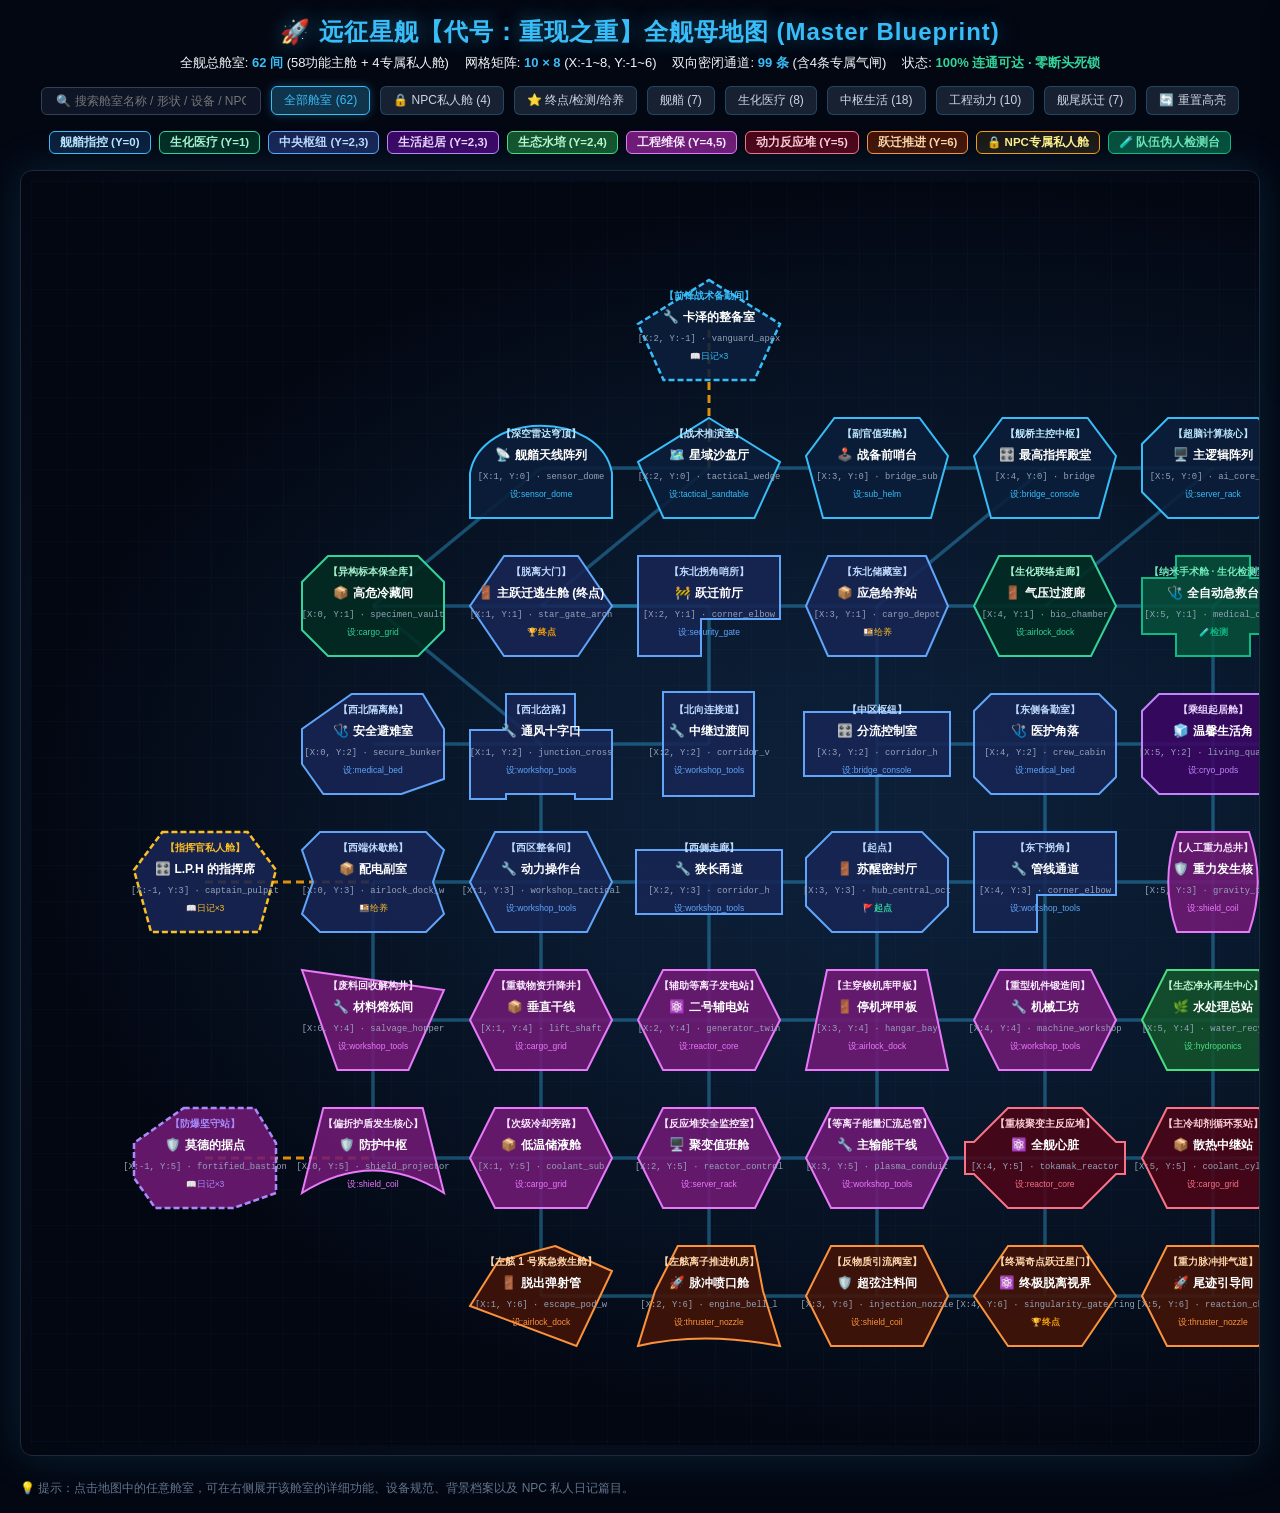
==== commit 5207e71a: "feat: 更新全舰62舱室高精科幻多边形预览地图HTML，支持交互检阅与日记阅读" ====
--- a/preview_master_map.html
+++ b/preview_master_map.html
@@ -3,600 +3,2320 @@
 <head>
     <meta charset="UTF-8">
     <meta name="viewport" content="width=device-width, initial-scale=1.0">
-    <title>太空母舰基地蓝图 (Master Spaceship Map · 58 舱室全景检阅)</title>
+    <title>🚀 远征星舰【代号：重现之重】全舰母地图 (Master Spaceship Map · 62 舱室全景蓝图)</title>
     <style>
-        body { margin: 0; background: #030712; color: #f8fafc; font-family: 'PingFang SC', -apple-system, sans-serif; padding: 20px; text-align: center; }
-        h1 { color: #38bdf8; font-size: 24px; margin-bottom: 6px; letter-spacing: 1px; }
-        .meta { color: #94a3b8; font-size: 13px; margin-bottom: 16px; }
-        .badge { display: inline-block; padding: 4px 12px; border-radius: 6px; font-size: 12px; font-weight: bold; margin: 0 4px; border: 1px solid rgba(255,255,255,0.15); }
-        .legend { display: flex; justify-content: center; gap: 10px; margin-bottom: 20px; flex-wrap: wrap; }
-        .svg-container { overflow: auto; border: 1px solid #1e293b; background: radial-gradient(circle at 50% 50%, #0d1b33 0%, #030712 100%); border-radius: 12px; box-shadow: 0 0 35px rgba(56,189,248,0.2); display: inline-block; max-width: 98vw; padding: 10px; }
-        svg { display: block; margin: 0 auto; }
-        .deck-label { position: absolute; left: 10px; font-size: 11px; color: #64748b; }
+        :root {
+            --bg-color: #030712;
+            --panel-bg: rgba(15, 23, 42, 0.94);
+            --border-glow: #38bdf8;
+            --text-main: #f8fafc;
+            --text-muted: #94a3b8;
+        }
+        * { box-sizing: border-box; }
+        body { 
+            margin: 0; 
+            background: var(--bg-color); 
+            color: var(--text-main); 
+            font-family: 'PingFang SC', -apple-system, 'Microsoft YaHei', sans-serif; 
+            padding: 16px 20px; 
+            overflow-x: hidden;
+        }
+        header { text-align: center; margin-bottom: 12px; }
+        h1 { 
+            color: #38bdf8; 
+            font-size: 24px; 
+            margin: 0 0 6px 0; 
+            letter-spacing: 1px;
+            text-shadow: 0 0 20px rgba(56,189,248,0.4);
+        }
+        .meta-bar { 
+            color: var(--text-muted); 
+            font-size: 13px; 
+            display: flex;
+            justify-content: center;
+            gap: 16px;
+            flex-wrap: wrap;
+            margin-bottom: 14px;
+        }
+        .stat-item { color: #f1f5f9; font-weight: 500; }
+        .stat-item b { color: #38bdf8; }
+
+        /* 顶部操作与筛选栏 */
+        .controls-toolbar {
+            display: flex;
+            justify-content: center;
+            align-items: center;
+            gap: 10px;
+            margin-bottom: 16px;
+            flex-wrap: wrap;
+        }
+        .filter-btn {
+            background: rgba(30, 41, 59, 0.8);
+            border: 1px solid rgba(56, 189, 248, 0.25);
+            color: #cbd5e1;
+            padding: 5px 12px;
+            border-radius: 6px;
+            font-size: 12px;
+            cursor: pointer;
+            transition: all 0.2s;
+        }
+        .filter-btn:hover, .filter-btn.active {
+            background: rgba(56, 189, 248, 0.25);
+            border-color: #38bdf8;
+            color: #38bdf8;
+            box-shadow: 0 0 10px rgba(56, 189, 248, 0.3);
+        }
+        .search-input {
+            background: rgba(15, 23, 42, 0.9);
+            border: 1px solid #334155;
+            color: #f8fafc;
+            padding: 6px 14px;
+            border-radius: 6px;
+            font-size: 12px;
+            outline: none;
+            width: 220px;
+            transition: border-color 0.2s;
+        }
+        .search-input:focus {
+            border-color: #38bdf8;
+            box-shadow: 0 0 8px rgba(56, 189, 248, 0.3);
+        }
+
+        /* 区域图例 */
+        .legend-bar { 
+            display: flex; 
+            justify-content: center; 
+            gap: 8px; 
+            margin-bottom: 16px; 
+            flex-wrap: wrap; 
+        }
+        .badge { 
+            display: inline-flex; 
+            align-items: center;
+            padding: 3px 10px; 
+            border-radius: 6px; 
+            font-size: 11.5px; 
+            font-weight: bold; 
+            border: 1px solid rgba(255,255,255,0.15); 
+        }
+
+        /* 主蓝图画卷容器 */
+        .viewport-wrapper {
+            position: relative;
+            max-width: 100%;
+            overflow: auto;
+            border: 1px solid #1e293b;
+            background: radial-gradient(circle at 50% 50%, #0d1b33 0%, #030712 100%);
+            border-radius: 12px;
+            box-shadow: 0 0 45px rgba(56,189,248,0.15);
+            padding: 10px;
+            margin-bottom: 24px;
+        }
+        svg { display: block; margin: 0 auto; user-select: none; }
+
+        /* 节点与连线交互样式 */
+        .room-node {
+            cursor: pointer;
+            transition: transform 0.2s, filter 0.2s;
+            outline: none;
+        }
+        .room-node:hover {
+            filter: drop-shadow(0 0 12px rgba(56, 189, 248, 0.8));
+        }
+        .room-node.is-selected .room-poly {
+            stroke: #fef08a !important;
+            stroke-width: 3.5 !important;
+            filter: drop-shadow(0 0 16px #eab308);
+        }
+        .room-node.is-npc-room:hover {
+            filter: drop-shadow(0 0 14px rgba(245, 158, 11, 0.85));
+        }
+        .room-node.is-detection-room:hover {
+            filter: drop-shadow(0 0 14px rgba(16, 185, 129, 0.85));
+        }
+        .room-node.is-dimmed {
+            opacity: 0.18;
+            filter: grayscale(80%);
+        }
+        .conn-line.is-dimmed {
+            opacity: 0.08;
+        }
+
+        /* 侧边检阅档案抽屉 */
+        .inspector-drawer {
+            position: fixed;
+            top: 20px;
+            right: -420px;
+            width: 390px;
+            max-height: calc(100vh - 40px);
+            background: var(--panel-bg);
+            border: 1px solid rgba(56, 189, 248, 0.4);
+            border-radius: 12px;
+            box-shadow: -10px 0 35px rgba(0, 0, 0, 0.7);
+            backdrop-filter: blur(12px);
+            padding: 20px;
+            z-index: 1000;
+            transition: right 0.3s cubic-bezier(0.16, 1, 0.3, 1);
+            overflow-y: auto;
+            text-align: left;
+        }
+        .inspector-drawer.open { right: 20px; }
+        .drawer-close {
+            position: absolute;
+            top: 14px;
+            right: 16px;
+            background: transparent;
+            border: none;
+            color: #94a3b8;
+            font-size: 20px;
+            cursor: pointer;
+        }
+        .drawer-close:hover { color: #f8fafc; }
+        .drawer-title { font-size: 17px; font-weight: bold; color: #38bdf8; margin: 0 0 8px 0; }
+        .drawer-tag { display: inline-block; font-size: 11px; padding: 2px 8px; border-radius: 4px; margin-bottom: 12px; }
+        .drawer-section { margin-bottom: 14px; font-size: 13px; line-height: 1.6; }
+        .drawer-section-title { font-size: 12px; font-weight: bold; color: #94a3b8; text-transform: uppercase; margin-bottom: 4px; }
+        .drawer-desc { color: #cbd5e1; background: rgba(15, 23, 42, 0.6); padding: 10px; border-radius: 6px; border-left: 3px solid #38bdf8; }
+        .diary-card {
+            background: rgba(30, 41, 59, 0.7);
+            border: 1px solid rgba(245, 158, 11, 0.3);
+            border-radius: 6px;
+            padding: 10px;
+            margin-top: 8px;
+        }
+        .diary-card h4 { margin: 0 0 6px 0; color: #fde68a; font-size: 13px; }
+        .diary-card p { margin: 0; color: #cbd5e1; font-size: 12px; white-space: pre-wrap; }
+
+        /* 底部提示 */
+        .footer-note { font-size: 12px; color: #64748b; margin-top: 10px; }
     </style>
 </head>
 <body>
-    <h1>🚀 远征星舰【代号：重现之重】全舰母地图 (Master Spaceship Base)</h1>
-    <div class="meta">58 间各异多边形舱室 ｜ 9×7 全维坐标矩阵 ｜ 5 阶渐进式开放扇区 ｜ 100% 物理双向可达 ｜ 蓝图微缩设备全面装配</div>
-    <div class="legend">
-        <span class="badge" style="background:#1e3a8a; color:#93c5fd;">Y=0 舰艏指控 (Bridge)</span>
-        <span class="badge" style="background:#1e293b; color:#bae6fd;">Y=1,2,3 中央枢纽 (Hub)</span>
-        <span class="badge" style="background:#4c1d95; color:#e9d5ff;">Y=2 东侧生活起居 (Living)</span>
-        <span class="badge" style="background:#064e3b; color:#a7f3d0;">Y=2,4 生态循环 (Ecology)</span>
-        <span class="badge" style="background:#78350f; color:#fde68a;">Y=4 重载机库货运 (Cargo)</span>
-        <span class="badge" style="background:#831843; color:#fbcfe8;">Y=5 聚变反应堆动力 (Reactor)</span>
-        <span class="badge" style="background:#7c2d12; color:#fed7aa;">Y=6 离子推进与跃迁星门 (Thruster)</span>
+    <header>
+        <h1>🚀 远征星舰【代号：重现之重】全舰母地图 (Master Blueprint)</h1>
+        <div class="meta-bar">
+            <span class="stat-item">全舰总舱室: <b>62 间</b> (58功能主舱 + 4专属私人舱)</span>
+            <span class="stat-item">网格矩阵: <b>10 × 8</b> (X:-1~8, Y:-1~6)</span>
+            <span class="stat-item">双向密闭通道: <b>99 条</b> (含4条专属气闸)</span>
+            <span class="stat-item">状态: <b style="color:#34d399;">100% 连通可达 · 零断头死锁</b></span>
+        </div>
+    </header>
+
+    <!-- 顶部操作与筛选栏 -->
+    <div class="controls-toolbar">
+        <input type="text" id="searchInput" class="search-input" placeholder="🔍 搜索舱室名称 / 形状 / 设备 / NPC..." oninput="handleSearch(this.value)">
+        <button class="filter-btn active" onclick="setFilter('all', this)">全部舱室 (62)</button>
+        <button class="filter-btn" onclick="setFilter('npc', this)">🔒 NPC私人舱 (4)</button>
+        <button class="filter-btn" onclick="setFilter('special', this)">⭐ 终点/检测/给养</button>
+        <button class="filter-btn" onclick="setFilter('bow', this)">舰艏 (7)</button>
+        <button class="filter-btn" onclick="setFilter('medical_bio', this)">生化医疗 (8)</button>
+        <button class="filter-btn" onclick="setFilter('hub_living', this)">中枢生活 (18)</button>
+        <button class="filter-btn" onclick="setFilter('engineering', this)">工程动力 (10)</button>
+        <button class="filter-btn" onclick="setFilter('stern', this)">舰尾跃迁 (7)</button>
+        <button class="filter-btn" onclick="resetHighlight()">🔄 重置高亮</button>
     </div>
-    <div class="svg-container">
-        <svg width="1274" height="855" xmlns="http://www.w3.org/2000/svg">
+
+    <!-- 区域图例 -->
+    <div class="legend-bar">
+        <span class="badge" style="background:#0b1e3b; color:#bae6fd; border-color:#38bdf8;">舰艏指控 (Y=0)</span>
+        <span class="badge" style="background:#022c22; color:#a7f3d0; border-color:#34d399;">生化医疗 (Y=1)</span>
+        <span class="badge" style="background:#172554; color:#bfdbfe; border-color:#60a5fa;">中央枢纽 (Y=2,3)</span>
+        <span class="badge" style="background:#3b0764; color:#e9d5ff; border-color:#c084fc;">生活起居 (Y=2,3)</span>
+        <span class="badge" style="background:#14532d; color:#bbf7d0; border-color:#4ade80;">生态水培 (Y=2,4)</span>
+        <span class="badge" style="background:#701a75; color:#fae8ff; border-color:#e879f9;">工程维保 (Y=4,5)</span>
+        <span class="badge" style="background:#4c0519; color:#fecdd3; border-color:#fb7185;">动力反应堆 (Y=5)</span>
+        <span class="badge" style="background:#431407; color:#fed7aa; border-color:#fb923c;">跃迁推进 (Y=6)</span>
+        <span class="badge" style="background:#1c1917; color:#fef08a; border-color:#f59e0b;">🔒 NPC专属私人舱</span>
+        <span class="badge" style="background:#064e3b; color:#6ee7b7; border-color:#10b981;">🧪 队伍伪人检测台</span>
+    </div>
+
+    <!-- SVG 蓝图视口 -->
+    <div class="viewport-wrapper">
+        <svg width="1860" height="1264" viewBox="0 0 1860 1264" xmlns="http://www.w3.org/2000/svg">
             <defs>
-                <pattern id="grid" width="30" height="30" patternUnits="userSpaceOnUse">
-                    <path d="M 30 0 L 0 0 0 30" fill="none" stroke="rgba(56,189,248,0.06)" stroke-width="1"/>
+                <pattern id="grid" width="36" height="36" patternUnits="userSpaceOnUse">
+                    <path d="M 36 0 L 0 0 0 36" fill="none" stroke="rgba(56,189,248,0.05)" stroke-width="1"/>
                 </pattern>
+                <radialGradient id="bgGlow" cx="50%" cy="50%" r="50%">
+                    <stop offset="0%" stop-color="#0f2b48" stop-opacity="0.5"/>
+                    <stop offset="100%" stop-color="#030712" stop-opacity="1"/>
+                </radialGradient>
             </defs>
+            <rect width="100%" height="100%" fill="url(#bgGlow)" />
             <rect width="100%" height="100%" fill="url(#grid)" />
-            <line x1="259" y1="112.5" x2="385" y2="112.5" stroke="rgba(56,189,248,0.4)" stroke-width="3" />
-<line x1="385" y1="112.5" x2="511" y2="112.5" stroke="rgba(56,189,248,0.4)" stroke-width="3" />
-<line x1="511" y1="112.5" x2="637" y2="112.5" stroke="rgba(56,189,248,0.4)" stroke-width="3" />
-<line x1="637" y1="112.5" x2="763" y2="112.5" stroke="rgba(56,189,248,0.4)" stroke-width="3" />
-<line x1="763" y1="112.5" x2="889" y2="112.5" stroke="rgba(56,189,248,0.4)" stroke-width="3" />
-<line x1="889" y1="112.5" x2="1015" y2="112.5" stroke="rgba(56,189,248,0.4)" stroke-width="3" />
-<line x1="259" y1="112.5" x2="133" y2="217.5" stroke="rgba(56,189,248,0.4)" stroke-width="3" />
-<line x1="385" y1="112.5" x2="259" y2="217.5" stroke="rgba(56,189,248,0.4)" stroke-width="3" />
-<line x1="637" y1="112.5" x2="511" y2="217.5" stroke="rgba(56,189,248,0.4)" stroke-width="3" />
-<line x1="763" y1="112.5" x2="637" y2="217.5" stroke="rgba(56,189,248,0.4)" stroke-width="3" />
-<line x1="889" y1="112.5" x2="763" y2="217.5" stroke="rgba(56,189,248,0.4)" stroke-width="3" />
-<line x1="1015" y1="112.5" x2="889" y2="217.5" stroke="rgba(56,189,248,0.4)" stroke-width="3" />
-<line x1="133" y1="217.5" x2="259" y2="217.5" stroke="rgba(56,189,248,0.4)" stroke-width="3" />
-<line x1="259" y1="217.5" x2="385" y2="217.5" stroke="rgba(56,189,248,0.4)" stroke-width="3" />
-<line x1="385" y1="217.5" x2="511" y2="217.5" stroke="rgba(56,189,248,0.4)" stroke-width="3" />
-<line x1="511" y1="217.5" x2="637" y2="217.5" stroke="rgba(56,189,248,0.4)" stroke-width="3" />
-<line x1="637" y1="217.5" x2="763" y2="217.5" stroke="rgba(56,189,248,0.4)" stroke-width="3" />
-<line x1="763" y1="217.5" x2="889" y2="217.5" stroke="rgba(56,189,248,0.4)" stroke-width="3" />
-<line x1="889" y1="217.5" x2="1015" y2="217.5" stroke="rgba(56,189,248,0.4)" stroke-width="3" />
-<line x1="511" y1="427.5" x2="385" y2="427.5" stroke="rgba(56,189,248,0.4)" stroke-width="3" />
-<line x1="511" y1="427.5" x2="637" y2="427.5" stroke="rgba(56,189,248,0.4)" stroke-width="3" />
-<line x1="511" y1="427.5" x2="511" y2="322.5" stroke="rgba(56,189,248,0.4)" stroke-width="3" />
-<line x1="637" y1="427.5" x2="637" y2="322.5" stroke="rgba(56,189,248,0.4)" stroke-width="3" />
-<line x1="637" y1="322.5" x2="511" y2="322.5" stroke="rgba(56,189,248,0.4)" stroke-width="3" />
-<line x1="511" y1="322.5" x2="511" y2="217.5" stroke="rgba(56,189,248,0.4)" stroke-width="3" />
-<line x1="385" y1="427.5" x2="259" y2="427.5" stroke="rgba(56,189,248,0.4)" stroke-width="3" />
-<line x1="259" y1="427.5" x2="133" y2="427.5" stroke="rgba(56,189,248,0.4)" stroke-width="3" />
-<line x1="259" y1="427.5" x2="259" y2="322.5" stroke="rgba(56,189,248,0.4)" stroke-width="3" />
-<line x1="259" y1="322.5" x2="133" y2="322.5" stroke="rgba(56,189,248,0.4)" stroke-width="3" />
-<line x1="259" y1="322.5" x2="385" y2="322.5" stroke="rgba(56,189,248,0.4)" stroke-width="3" />
-<line x1="259" y1="322.5" x2="133" y2="217.5" stroke="rgba(56,189,248,0.4)" stroke-width="3" />
-<line x1="385" y1="322.5" x2="385" y2="217.5" stroke="rgba(56,189,248,0.4)" stroke-width="3" />
-<line x1="385" y1="217.5" x2="259" y2="217.5" stroke="rgba(56,189,248,0.4)" stroke-width="3" />
-<line x1="637" y1="322.5" x2="763" y2="322.5" stroke="rgba(56,189,248,0.4)" stroke-width="3" />
-<line x1="763" y1="322.5" x2="889" y2="322.5" stroke="rgba(56,189,248,0.4)" stroke-width="3" />
-<line x1="889" y1="322.5" x2="1015" y2="322.5" stroke="rgba(56,189,248,0.4)" stroke-width="3" />
-<line x1="1015" y1="322.5" x2="1141" y2="322.5" stroke="rgba(56,189,248,0.4)" stroke-width="3" />
-<line x1="763" y1="217.5" x2="763" y2="322.5" stroke="rgba(56,189,248,0.4)" stroke-width="3" />
-<line x1="889" y1="217.5" x2="889" y2="322.5" stroke="rgba(56,189,248,0.4)" stroke-width="3" />
-<line x1="1015" y1="217.5" x2="1015" y2="322.5" stroke="rgba(56,189,248,0.4)" stroke-width="3" />
-<line x1="637" y1="427.5" x2="763" y2="427.5" stroke="rgba(56,189,248,0.4)" stroke-width="3" />
-<line x1="763" y1="427.5" x2="889" y2="427.5" stroke="rgba(56,189,248,0.4)" stroke-width="3" />
-<line x1="889" y1="427.5" x2="1015" y2="427.5" stroke="rgba(56,189,248,0.4)" stroke-width="3" />
-<line x1="1015" y1="427.5" x2="1141" y2="427.5" stroke="rgba(56,189,248,0.4)" stroke-width="3" />
-<line x1="763" y1="322.5" x2="763" y2="427.5" stroke="rgba(56,189,248,0.4)" stroke-width="3" />
-<line x1="889" y1="322.5" x2="889" y2="427.5" stroke="rgba(56,189,248,0.4)" stroke-width="3" />
-<line x1="1015" y1="322.5" x2="1015" y2="427.5" stroke="rgba(56,189,248,0.4)" stroke-width="3" />
-<line x1="1141" y1="322.5" x2="1141" y2="427.5" stroke="rgba(56,189,248,0.4)" stroke-width="3" />
-<line x1="133" y1="427.5" x2="133" y2="532.5" stroke="rgba(56,189,248,0.4)" stroke-width="3" />
-<line x1="259" y1="427.5" x2="259" y2="532.5" stroke="rgba(56,189,248,0.4)" stroke-width="3" />
-<line x1="385" y1="427.5" x2="385" y2="532.5" stroke="rgba(56,189,248,0.4)" stroke-width="3" />
-<line x1="511" y1="427.5" x2="511" y2="532.5" stroke="rgba(56,189,248,0.4)" stroke-width="3" />
-<line x1="637" y1="427.5" x2="637" y2="532.5" stroke="rgba(56,189,248,0.4)" stroke-width="3" />
-<line x1="763" y1="427.5" x2="763" y2="532.5" stroke="rgba(56,189,248,0.4)" stroke-width="3" />
-<line x1="889" y1="427.5" x2="889" y2="532.5" stroke="rgba(56,189,248,0.4)" stroke-width="3" />
-<line x1="1015" y1="427.5" x2="1015" y2="532.5" stroke="rgba(56,189,248,0.4)" stroke-width="3" />
-<line x1="1141" y1="427.5" x2="1141" y2="532.5" stroke="rgba(56,189,248,0.4)" stroke-width="3" />
-<line x1="133" y1="532.5" x2="259" y2="532.5" stroke="rgba(56,189,248,0.4)" stroke-width="3" />
-<line x1="259" y1="532.5" x2="385" y2="532.5" stroke="rgba(56,189,248,0.4)" stroke-width="3" />
-<line x1="385" y1="532.5" x2="511" y2="532.5" stroke="rgba(56,189,248,0.4)" stroke-width="3" />
-<line x1="511" y1="532.5" x2="637" y2="532.5" stroke="rgba(56,189,248,0.4)" stroke-width="3" />
-<line x1="637" y1="532.5" x2="763" y2="532.5" stroke="rgba(56,189,248,0.4)" stroke-width="3" />
-<line x1="763" y1="532.5" x2="889" y2="532.5" stroke="rgba(56,189,248,0.4)" stroke-width="3" />
-<line x1="889" y1="532.5" x2="1015" y2="532.5" stroke="rgba(56,189,248,0.4)" stroke-width="3" />
-<line x1="1015" y1="532.5" x2="1141" y2="532.5" stroke="rgba(56,189,248,0.4)" stroke-width="3" />
-<line x1="133" y1="532.5" x2="133" y2="637.5" stroke="rgba(56,189,248,0.4)" stroke-width="3" />
-<line x1="259" y1="532.5" x2="259" y2="637.5" stroke="rgba(56,189,248,0.4)" stroke-width="3" />
-<line x1="385" y1="532.5" x2="385" y2="637.5" stroke="rgba(56,189,248,0.4)" stroke-width="3" />
-<line x1="511" y1="532.5" x2="511" y2="637.5" stroke="rgba(56,189,248,0.4)" stroke-width="3" />
-<line x1="637" y1="532.5" x2="637" y2="637.5" stroke="rgba(56,189,248,0.4)" stroke-width="3" />
-<line x1="763" y1="532.5" x2="763" y2="637.5" stroke="rgba(56,189,248,0.4)" stroke-width="3" />
-<line x1="889" y1="532.5" x2="889" y2="637.5" stroke="rgba(56,189,248,0.4)" stroke-width="3" />
-<line x1="1015" y1="532.5" x2="1015" y2="637.5" stroke="rgba(56,189,248,0.4)" stroke-width="3" />
-<line x1="1141" y1="532.5" x2="1141" y2="637.5" stroke="rgba(56,189,248,0.4)" stroke-width="3" />
-<line x1="133" y1="637.5" x2="259" y2="637.5" stroke="rgba(56,189,248,0.4)" stroke-width="3" />
-<line x1="259" y1="637.5" x2="385" y2="637.5" stroke="rgba(56,189,248,0.4)" stroke-width="3" />
-<line x1="385" y1="637.5" x2="511" y2="637.5" stroke="rgba(56,189,248,0.4)" stroke-width="3" />
-<line x1="511" y1="637.5" x2="637" y2="637.5" stroke="rgba(56,189,248,0.4)" stroke-width="3" />
-<line x1="637" y1="637.5" x2="763" y2="637.5" stroke="rgba(56,189,248,0.4)" stroke-width="3" />
-<line x1="763" y1="637.5" x2="889" y2="637.5" stroke="rgba(56,189,248,0.4)" stroke-width="3" />
-<line x1="889" y1="637.5" x2="1015" y2="637.5" stroke="rgba(56,189,248,0.4)" stroke-width="3" />
-<line x1="1015" y1="637.5" x2="1141" y2="637.5" stroke="rgba(56,189,248,0.4)" stroke-width="3" />
-<line x1="259" y1="637.5" x2="259" y2="742.5" stroke="rgba(56,189,248,0.4)" stroke-width="3" />
-<line x1="385" y1="637.5" x2="385" y2="742.5" stroke="rgba(56,189,248,0.4)" stroke-width="3" />
-<line x1="511" y1="637.5" x2="511" y2="742.5" stroke="rgba(56,189,248,0.4)" stroke-width="3" />
-<line x1="637" y1="637.5" x2="637" y2="742.5" stroke="rgba(56,189,248,0.4)" stroke-width="3" />
-<line x1="763" y1="637.5" x2="763" y2="742.5" stroke="rgba(56,189,248,0.4)" stroke-width="3" />
-<line x1="889" y1="637.5" x2="889" y2="742.5" stroke="rgba(56,189,248,0.4)" stroke-width="3" />
-<line x1="1015" y1="637.5" x2="1015" y2="742.5" stroke="rgba(56,189,248,0.4)" stroke-width="3" />
-<line x1="259" y1="742.5" x2="385" y2="742.5" stroke="rgba(56,189,248,0.4)" stroke-width="3" />
-<line x1="385" y1="742.5" x2="511" y2="742.5" stroke="rgba(56,189,248,0.4)" stroke-width="3" />
-<line x1="511" y1="742.5" x2="637" y2="742.5" stroke="rgba(56,189,248,0.4)" stroke-width="3" />
-<line x1="637" y1="742.5" x2="763" y2="742.5" stroke="rgba(56,189,248,0.4)" stroke-width="3" />
-<line x1="763" y1="742.5" x2="889" y2="742.5" stroke="rgba(56,189,248,0.4)" stroke-width="3" />
-<line x1="889" y1="742.5" x2="1015" y2="742.5" stroke="rgba(56,189,248,0.4)" stroke-width="3" />
-
             
-    <g transform="translate(206, 74.5)">
-        <rect width="106" height="76" rx="8" fill="#1e293b" fill-opacity="0.8" stroke="#38bdf8" stroke-width="2" />
-        <text x="53" y="18" text-anchor="middle" font-size="10" font-weight="bold" fill="#bae6fd" font-family="sans-serif">【深空雷达穹顶】</text>
-        <text x="53" y="38" text-anchor="middle" font-size="12" font-weight="bold" fill="#ffffff" font-family="sans-serif">舰艏天线阵列</text>
-        <text x="53" y="54" text-anchor="middle" font-size="9" fill="#94a3b8" font-family="monospace">[X:1, Y:0]</text>
-        <text x="53" y="67" text-anchor="middle" font-size="8" fill="#38bdf8" font-family="monospace">形:octagon · 设:sensor_dome</text>
-    </g>
-
-    <g transform="translate(332, 74.5)">
-        <rect width="106" height="76" rx="8" fill="#1e293b" fill-opacity="0.8" stroke="#38bdf8" stroke-width="2" />
-        <text x="53" y="18" text-anchor="middle" font-size="10" font-weight="bold" fill="#bae6fd" font-family="sans-serif">【战术推演室】</text>
-        <text x="53" y="38" text-anchor="middle" font-size="12" font-weight="bold" fill="#ffffff" font-family="sans-serif">星域沙盘厅</text>
-        <text x="53" y="54" text-anchor="middle" font-size="9" fill="#94a3b8" font-family="monospace">[X:2, Y:0]</text>
-        <text x="53" y="67" text-anchor="middle" font-size="8" fill="#38bdf8" font-family="monospace">形:lab · 设:tactical_sandtable</text>
-    </g>
-
-    <g transform="translate(458, 74.5)">
-        <rect width="106" height="76" rx="8" fill="#1e293b" fill-opacity="0.8" stroke="#38bdf8" stroke-width="2" />
-        <text x="53" y="18" text-anchor="middle" font-size="10" font-weight="bold" fill="#bae6fd" font-family="sans-serif">【副官值班舱】</text>
-        <text x="53" y="38" text-anchor="middle" font-size="12" font-weight="bold" fill="#ffffff" font-family="sans-serif">战备前哨台</text>
-        <text x="53" y="54" text-anchor="middle" font-size="9" fill="#94a3b8" font-family="monospace">[X:3, Y:0]</text>
-        <text x="53" y="67" text-anchor="middle" font-size="8" fill="#38bdf8" font-family="monospace">形:corridor_h · 设:sub_helm</text>
-    </g>
-
-    <g transform="translate(584, 74.5)">
-        <rect width="106" height="76" rx="8" fill="#1e293b" fill-opacity="0.8" stroke="#38bdf8" stroke-width="2" />
-        <text x="53" y="18" text-anchor="middle" font-size="10" font-weight="bold" fill="#bae6fd" font-family="sans-serif">【舰桥主控中枢】</text>
-        <text x="53" y="38" text-anchor="middle" font-size="12" font-weight="bold" fill="#ffffff" font-family="sans-serif">最高指挥殿堂</text>
-        <text x="53" y="54" text-anchor="middle" font-size="9" fill="#94a3b8" font-family="monospace">[X:4, Y:0]</text>
-        <text x="53" y="67" text-anchor="middle" font-size="8" fill="#38bdf8" font-family="monospace">形:bridge · 设:bridge_console</text>
-    </g>
-
-    <g transform="translate(710, 74.5)">
-        <rect width="106" height="76" rx="8" fill="#1e293b" fill-opacity="0.8" stroke="#38bdf8" stroke-width="2" />
-        <text x="53" y="18" text-anchor="middle" font-size="10" font-weight="bold" fill="#bae6fd" font-family="sans-serif">【超脑计算核心】</text>
-        <text x="53" y="38" text-anchor="middle" font-size="12" font-weight="bold" fill="#ffffff" font-family="sans-serif">主逻辑阵列</text>
-        <text x="53" y="54" text-anchor="middle" font-size="9" fill="#94a3b8" font-family="monospace">[X:5, Y:0]</text>
-        <text x="53" y="67" text-anchor="middle" font-size="8" fill="#38bdf8" font-family="monospace">形:lab · 设:server_rack</text>
-    </g>
-
-    <g transform="translate(836, 74.5)">
-        <rect width="106" height="76" rx="8" fill="#1e293b" fill-opacity="0.8" stroke="#38bdf8" stroke-width="2" />
-        <text x="53" y="18" text-anchor="middle" font-size="10" font-weight="bold" fill="#bae6fd" font-family="sans-serif">【量子通信总站】</text>
-        <text x="53" y="38" text-anchor="middle" font-size="12" font-weight="bold" fill="#ffffff" font-family="sans-serif">深空信标井</text>
-        <text x="53" y="54" text-anchor="middle" font-size="9" fill="#94a3b8" font-family="monospace">[X:6, Y:0]</text>
-        <text x="53" y="67" text-anchor="middle" font-size="8" fill="#38bdf8" font-family="monospace">形:corridor_h · 设:comm_station</text>
-    </g>
-
-    <g transform="translate(962, 74.5)">
-        <rect width="106" height="76" rx="8" fill="#1e293b" fill-opacity="0.8" stroke="#38bdf8" stroke-width="2" />
-        <text x="53" y="18" text-anchor="middle" font-size="10" font-weight="bold" fill="#bae6fd" font-family="sans-serif">【环景天象台】</text>
-        <text x="53" y="38" text-anchor="middle" font-size="12" font-weight="bold" fill="#ffffff" font-family="sans-serif">星穹眺望厅</text>
-        <text x="53" y="54" text-anchor="middle" font-size="9" fill="#94a3b8" font-family="monospace">[X:7, Y:0]</text>
-        <text x="53" y="67" text-anchor="middle" font-size="8" fill="#38bdf8" font-family="monospace">形:octagon · 设:star_lens</text>
-    </g>
-
-    <g transform="translate(80, 179.5)">
-        <rect width="106" height="76" rx="8" fill="#1e293b" fill-opacity="0.8" stroke="#38bdf8" stroke-width="2" />
-        <text x="53" y="18" text-anchor="middle" font-size="10" font-weight="bold" fill="#bae6fd" font-family="sans-serif">【异构标本保全库】</text>
-        <text x="53" y="38" text-anchor="middle" font-size="12" font-weight="bold" fill="#ffffff" font-family="sans-serif">高危冷藏间</text>
-        <text x="53" y="54" text-anchor="middle" font-size="9" fill="#94a3b8" font-family="monospace">[X:0, Y:1]</text>
-        <text x="53" y="67" text-anchor="middle" font-size="8" fill="#38bdf8" font-family="monospace">形:storage · 设:cargo_grid</text>
-    </g>
-
-    <g transform="translate(206, 179.5)">
-        <rect width="106" height="76" rx="8" fill="#1e293b" fill-opacity="0.8" stroke="#38bdf8" stroke-width="2" />
-        <text x="53" y="18" text-anchor="middle" font-size="10" font-weight="bold" fill="#bae6fd" font-family="sans-serif">【脱离大门】</text>
-        <text x="53" y="38" text-anchor="middle" font-size="12" font-weight="bold" fill="#ffffff" font-family="sans-serif">主跃迁逃生舱</text>
-        <text x="53" y="54" text-anchor="middle" font-size="9" fill="#94a3b8" font-family="monospace">[X:1, Y:1]</text>
-        <text x="53" y="67" text-anchor="middle" font-size="8" fill="#38bdf8" font-family="monospace">形:airlock · 设:airlock_dock</text>
-    </g>
-
-    <g transform="translate(332, 179.5)">
-        <rect width="106" height="76" rx="8" fill="#1e293b" fill-opacity="0.8" stroke="#38bdf8" stroke-width="2" />
-        <text x="53" y="18" text-anchor="middle" font-size="10" font-weight="bold" fill="#bae6fd" font-family="sans-serif">【东北拐角哨所】</text>
-        <text x="53" y="38" text-anchor="middle" font-size="12" font-weight="bold" fill="#ffffff" font-family="sans-serif">跃迁前厅</text>
-        <text x="53" y="54" text-anchor="middle" font-size="9" fill="#94a3b8" font-family="monospace">[X:2, Y:1]</text>
-        <text x="53" y="67" text-anchor="middle" font-size="8" fill="#38bdf8" font-family="monospace">形:corridor_v · 设:security_gate</text>
-    </g>
-
-    <g transform="translate(458, 179.5)">
-        <rect width="106" height="76" rx="8" fill="#1e293b" fill-opacity="0.8" stroke="#38bdf8" stroke-width="2" />
-        <text x="53" y="18" text-anchor="middle" font-size="10" font-weight="bold" fill="#bae6fd" font-family="sans-serif">【东北储藏室】</text>
-        <text x="53" y="38" text-anchor="middle" font-size="12" font-weight="bold" fill="#ffffff" font-family="sans-serif">应急给养站</text>
-        <text x="53" y="54" text-anchor="middle" font-size="9" fill="#94a3b8" font-family="monospace">[X:3, Y:1]</text>
-        <text x="53" y="67" text-anchor="middle" font-size="8" fill="#38bdf8" font-family="monospace">形:storage · 设:cargo_grid</text>
-    </g>
-
-    <g transform="translate(584, 179.5)">
-        <rect width="106" height="76" rx="8" fill="#1e293b" fill-opacity="0.8" stroke="#38bdf8" stroke-width="2" />
-        <text x="53" y="18" text-anchor="middle" font-size="10" font-weight="bold" fill="#bae6fd" font-family="sans-serif">【生化联络走廊】</text>
-        <text x="53" y="38" text-anchor="middle" font-size="12" font-weight="bold" fill="#ffffff" font-family="sans-serif">气压过渡廊</text>
-        <text x="53" y="54" text-anchor="middle" font-size="9" fill="#94a3b8" font-family="monospace">[X:4, Y:1]</text>
-        <text x="53" y="67" text-anchor="middle" font-size="8" fill="#38bdf8" font-family="monospace">形:corridor_v · 设:airlock_dock</text>
-    </g>
-
-    <g transform="translate(710, 179.5)">
-        <rect width="106" height="76" rx="8" fill="#1e293b" fill-opacity="0.8" stroke="#38bdf8" stroke-width="2" />
-        <text x="53" y="18" text-anchor="middle" font-size="10" font-weight="bold" fill="#bae6fd" font-family="sans-serif">【纳米手术舱】</text>
-        <text x="53" y="38" text-anchor="middle" font-size="12" font-weight="bold" fill="#ffffff" font-family="sans-serif">全自动急救台</text>
-        <text x="53" y="54" text-anchor="middle" font-size="9" fill="#94a3b8" font-family="monospace">[X:5, Y:1]</text>
-        <text x="53" y="67" text-anchor="middle" font-size="8" fill="#38bdf8" font-family="monospace">形:medical · 设:medical_bed</text>
-    </g>
-
-    <g transform="translate(836, 179.5)">
-        <rect width="106" height="76" rx="8" fill="#4c1d95" fill-opacity="0.8" stroke="#c084fc" stroke-width="2" />
-        <text x="53" y="18" text-anchor="middle" font-size="10" font-weight="bold" fill="#e9d5ff" font-family="sans-serif">【深潜冷冻基阵】</text>
-        <text x="53" y="38" text-anchor="middle" font-size="12" font-weight="bold" fill="#ffffff" font-family="sans-serif">休眠矩阵</text>
-        <text x="53" y="54" text-anchor="middle" font-size="9" fill="#94a3b8" font-family="monospace">[X:6, Y:1]</text>
-        <text x="53" y="67" text-anchor="middle" font-size="8" fill="#c084fc" font-family="monospace">形:quarters · 设:cryo_pods</text>
-    </g>
-
-    <g transform="translate(962, 179.5)">
-        <rect width="106" height="76" rx="8" fill="#4c1d95" fill-opacity="0.8" stroke="#c084fc" stroke-width="2" />
-        <text x="53" y="18" text-anchor="middle" font-size="10" font-weight="bold" fill="#e9d5ff" font-family="sans-serif">【洗消减压气闸】</text>
-        <text x="53" y="38" text-anchor="middle" font-size="12" font-weight="bold" fill="#ffffff" font-family="sans-serif">外勤洗消间</text>
-        <text x="53" y="54" text-anchor="middle" font-size="9" fill="#94a3b8" font-family="monospace">[X:7, Y:1]</text>
-        <text x="53" y="67" text-anchor="middle" font-size="8" fill="#c084fc" font-family="monospace">形:airlock · 设:airlock_dock</text>
-    </g>
-
-    <g transform="translate(80, 284.5)">
-        <rect width="106" height="76" rx="8" fill="#1e293b" fill-opacity="0.8" stroke="#38bdf8" stroke-width="2" />
-        <text x="53" y="18" text-anchor="middle" font-size="10" font-weight="bold" fill="#bae6fd" font-family="sans-serif">【西北隔离舱】</text>
-        <text x="53" y="38" text-anchor="middle" font-size="12" font-weight="bold" fill="#ffffff" font-family="sans-serif">安全避难室</text>
-        <text x="53" y="54" text-anchor="middle" font-size="9" fill="#94a3b8" font-family="monospace">[X:0, Y:2]</text>
-        <text x="53" y="67" text-anchor="middle" font-size="8" fill="#38bdf8" font-family="monospace">形:quarters · 设:medical_bed</text>
-    </g>
-
-    <g transform="translate(206, 284.5)">
-        <rect width="106" height="76" rx="8" fill="#1e293b" fill-opacity="0.8" stroke="#38bdf8" stroke-width="2" />
-        <text x="53" y="18" text-anchor="middle" font-size="10" font-weight="bold" fill="#bae6fd" font-family="sans-serif">【西北岔路】</text>
-        <text x="53" y="38" text-anchor="middle" font-size="12" font-weight="bold" fill="#ffffff" font-family="sans-serif">通风十字口</text>
-        <text x="53" y="54" text-anchor="middle" font-size="9" fill="#94a3b8" font-family="monospace">[X:1, Y:2]</text>
-        <text x="53" y="67" text-anchor="middle" font-size="8" fill="#38bdf8" font-family="monospace">形:corridor_v · 设:workshop_tools</text>
-    </g>
-
-    <g transform="translate(332, 284.5)">
-        <rect width="106" height="76" rx="8" fill="#1e293b" fill-opacity="0.8" stroke="#38bdf8" stroke-width="2" />
-        <text x="53" y="18" text-anchor="middle" font-size="10" font-weight="bold" fill="#bae6fd" font-family="sans-serif">【北向连接道】</text>
-        <text x="53" y="38" text-anchor="middle" font-size="12" font-weight="bold" fill="#ffffff" font-family="sans-serif">中继过渡间</text>
-        <text x="53" y="54" text-anchor="middle" font-size="9" fill="#94a3b8" font-family="monospace">[X:2, Y:2]</text>
-        <text x="53" y="67" text-anchor="middle" font-size="8" fill="#38bdf8" font-family="monospace">形:corridor_h · 设:workshop_tools</text>
-    </g>
-
-    <g transform="translate(458, 284.5)">
-        <rect width="106" height="76" rx="8" fill="#1e293b" fill-opacity="0.8" stroke="#38bdf8" stroke-width="2" />
-        <text x="53" y="18" text-anchor="middle" font-size="10" font-weight="bold" fill="#bae6fd" font-family="sans-serif">【中区枢纽】</text>
-        <text x="53" y="38" text-anchor="middle" font-size="12" font-weight="bold" fill="#ffffff" font-family="sans-serif">分流控制室</text>
-        <text x="53" y="54" text-anchor="middle" font-size="9" fill="#94a3b8" font-family="monospace">[X:3, Y:2]</text>
-        <text x="53" y="67" text-anchor="middle" font-size="8" fill="#38bdf8" font-family="monospace">形:rect · 设:bridge_console</text>
-    </g>
-
-    <g transform="translate(584, 284.5)">
-        <rect width="106" height="76" rx="8" fill="#1e293b" fill-opacity="0.8" stroke="#38bdf8" stroke-width="2" />
-        <text x="53" y="18" text-anchor="middle" font-size="10" font-weight="bold" fill="#bae6fd" font-family="sans-serif">【东侧备勤室】</text>
-        <text x="53" y="38" text-anchor="middle" font-size="12" font-weight="bold" fill="#ffffff" font-family="sans-serif">医护角落</text>
-        <text x="53" y="54" text-anchor="middle" font-size="9" fill="#94a3b8" font-family="monospace">[X:4, Y:2]</text>
-        <text x="53" y="67" text-anchor="middle" font-size="8" fill="#38bdf8" font-family="monospace">形:medical · 设:medical_bed</text>
-    </g>
-
-    <g transform="translate(710, 284.5)">
-        <rect width="106" height="76" rx="8" fill="#4c1d95" fill-opacity="0.8" stroke="#c084fc" stroke-width="2" />
-        <text x="53" y="18" text-anchor="middle" font-size="10" font-weight="bold" fill="#e9d5ff" font-family="sans-serif">【乘组起居舱】</text>
-        <text x="53" y="38" text-anchor="middle" font-size="12" font-weight="bold" fill="#ffffff" font-family="sans-serif">温馨生活角</text>
-        <text x="53" y="54" text-anchor="middle" font-size="9" fill="#94a3b8" font-family="monospace">[X:5, Y:2]</text>
-        <text x="53" y="67" text-anchor="middle" font-size="8" fill="#c084fc" font-family="monospace">形:quarters · 设:cryo_pods</text>
-    </g>
-
-    <g transform="translate(836, 284.5)">
-        <rect width="106" height="76" rx="8" fill="#064e3b" fill-opacity="0.8" stroke="#34d399" stroke-width="2" />
-        <text x="53" y="18" text-anchor="middle" font-size="10" font-weight="bold" fill="#a7f3d0" font-family="sans-serif">【立体水培温室】</text>
-        <text x="53" y="38" text-anchor="middle" font-size="12" font-weight="bold" fill="#ffffff" font-family="sans-serif">绿光生态舱</text>
-        <text x="53" y="54" text-anchor="middle" font-size="9" fill="#94a3b8" font-family="monospace">[X:6, Y:2]</text>
-        <text x="53" y="67" text-anchor="middle" font-size="8" fill="#34d399" font-family="monospace">形:lab · 设:hydroponics</text>
-    </g>
-
-    <g transform="translate(962, 284.5)">
-        <rect width="106" height="76" rx="8" fill="#4c1d95" fill-opacity="0.8" stroke="#c084fc" stroke-width="2" />
-        <text x="53" y="18" text-anchor="middle" font-size="10" font-weight="bold" fill="#e9d5ff" font-family="sans-serif">【舰员配给餐厅】</text>
-        <text x="53" y="38" text-anchor="middle" font-size="12" font-weight="bold" fill="#ffffff" font-family="sans-serif">自动餐吧</text>
-        <text x="53" y="54" text-anchor="middle" font-size="9" fill="#94a3b8" font-family="monospace">[X:7, Y:2]</text>
-        <text x="53" y="67" text-anchor="middle" font-size="8" fill="#c084fc" font-family="monospace">形:rect · 设:cargo_grid</text>
-    </g>
-
-    <g transform="translate(1088, 284.5)">
-        <rect width="106" height="76" rx="8" fill="#4c1d95" fill-opacity="0.8" stroke="#c084fc" stroke-width="2" />
-        <text x="53" y="18" text-anchor="middle" font-size="10" font-weight="bold" fill="#e9d5ff" font-family="sans-serif">【右舷景观走廊】</text>
-        <text x="53" y="38" text-anchor="middle" font-size="12" font-weight="bold" fill="#ffffff" font-family="sans-serif">沉思回廊</text>
-        <text x="53" y="54" text-anchor="middle" font-size="9" fill="#94a3b8" font-family="monospace">[X:8, Y:2]</text>
-        <text x="53" y="67" text-anchor="middle" font-size="8" fill="#c084fc" font-family="monospace">形:corridor_v · 设:star_lens</text>
-    </g>
-
-    <g transform="translate(80, 389.5)">
-        <rect width="106" height="76" rx="8" fill="#1e293b" fill-opacity="0.8" stroke="#38bdf8" stroke-width="2" />
-        <text x="53" y="18" text-anchor="middle" font-size="10" font-weight="bold" fill="#bae6fd" font-family="sans-serif">【西端休歇舱】</text>
-        <text x="53" y="38" text-anchor="middle" font-size="12" font-weight="bold" fill="#ffffff" font-family="sans-serif">配电副室</text>
-        <text x="53" y="54" text-anchor="middle" font-size="9" fill="#94a3b8" font-family="monospace">[X:0, Y:3]</text>
-        <text x="53" y="67" text-anchor="middle" font-size="8" fill="#38bdf8" font-family="monospace">形:storage · 设:cargo_grid</text>
-    </g>
-
-    <g transform="translate(206, 389.5)">
-        <rect width="106" height="76" rx="8" fill="#1e293b" fill-opacity="0.8" stroke="#38bdf8" stroke-width="2" />
-        <text x="53" y="18" text-anchor="middle" font-size="10" font-weight="bold" fill="#bae6fd" font-family="sans-serif">【西区整备间】</text>
-        <text x="53" y="38" text-anchor="middle" font-size="12" font-weight="bold" fill="#ffffff" font-family="sans-serif">动力操作台</text>
-        <text x="53" y="54" text-anchor="middle" font-size="9" fill="#94a3b8" font-family="monospace">[X:1, Y:3]</text>
-        <text x="53" y="67" text-anchor="middle" font-size="8" fill="#38bdf8" font-family="monospace">形:workshop · 设:workshop_tools</text>
-    </g>
-
-    <g transform="translate(332, 389.5)">
-        <rect width="106" height="76" rx="8" fill="#1e293b" fill-opacity="0.8" stroke="#38bdf8" stroke-width="2" />
-        <text x="53" y="18" text-anchor="middle" font-size="10" font-weight="bold" fill="#bae6fd" font-family="sans-serif">【西侧走廊】</text>
-        <text x="53" y="38" text-anchor="middle" font-size="12" font-weight="bold" fill="#ffffff" font-family="sans-serif">狭长甬道</text>
-        <text x="53" y="54" text-anchor="middle" font-size="9" fill="#94a3b8" font-family="monospace">[X:2, Y:3]</text>
-        <text x="53" y="67" text-anchor="middle" font-size="8" fill="#38bdf8" font-family="monospace">形:corridor_h · 设:workshop_tools</text>
-    </g>
-
-    <g transform="translate(458, 389.5)">
-        <rect width="106" height="76" rx="8" fill="#1e293b" fill-opacity="0.8" stroke="#38bdf8" stroke-width="2" />
-        <text x="53" y="18" text-anchor="middle" font-size="10" font-weight="bold" fill="#bae6fd" font-family="sans-serif">【起点】</text>
-        <text x="53" y="38" text-anchor="middle" font-size="12" font-weight="bold" fill="#ffffff" font-family="sans-serif">苏醒密封厅</text>
-        <text x="53" y="54" text-anchor="middle" font-size="9" fill="#94a3b8" font-family="monospace">[X:3, Y:3]</text>
-        <text x="53" y="67" text-anchor="middle" font-size="8" fill="#38bdf8" font-family="monospace">形:octagon · 设:airlock_dock</text>
-    </g>
-
-    <g transform="translate(584, 389.5)">
-        <rect width="106" height="76" rx="8" fill="#1e293b" fill-opacity="0.8" stroke="#38bdf8" stroke-width="2" />
-        <text x="53" y="18" text-anchor="middle" font-size="10" font-weight="bold" fill="#bae6fd" font-family="sans-serif">【东下拐角】</text>
-        <text x="53" y="38" text-anchor="middle" font-size="12" font-weight="bold" fill="#ffffff" font-family="sans-serif">管线通道</text>
-        <text x="53" y="54" text-anchor="middle" font-size="9" fill="#94a3b8" font-family="monospace">[X:4, Y:3]</text>
-        <text x="53" y="67" text-anchor="middle" font-size="8" fill="#38bdf8" font-family="monospace">形:corridor_v · 设:workshop_tools</text>
-    </g>
-
-    <g transform="translate(710, 389.5)">
-        <rect width="106" height="76" rx="8" fill="#831843" fill-opacity="0.8" stroke="#f472b6" stroke-width="2" />
-        <text x="53" y="18" text-anchor="middle" font-size="10" font-weight="bold" fill="#fbcfe8" font-family="sans-serif">【人工重力总井】</text>
-        <text x="53" y="38" text-anchor="middle" font-size="12" font-weight="bold" fill="#ffffff" font-family="sans-serif">重力发生核</text>
-        <text x="53" y="54" text-anchor="middle" font-size="9" fill="#94a3b8" font-family="monospace">[X:5, Y:3]</text>
-        <text x="53" y="67" text-anchor="middle" font-size="8" fill="#f472b6" font-family="monospace">形:octagon · 设:shield_coil</text>
-    </g>
-
-    <g transform="translate(836, 389.5)">
-        <rect width="106" height="76" rx="8" fill="#1e293b" fill-opacity="0.8" stroke="#38bdf8" stroke-width="2" />
-        <text x="53" y="18" text-anchor="middle" font-size="10" font-weight="bold" fill="#bae6fd" font-family="sans-serif">【舰载武装军械库】</text>
-        <text x="53" y="38" text-anchor="middle" font-size="12" font-weight="bold" fill="#ffffff" font-family="sans-serif">防爆军火库</text>
-        <text x="53" y="54" text-anchor="middle" font-size="9" fill="#94a3b8" font-family="monospace">[X:6, Y:3]</text>
-        <text x="53" y="67" text-anchor="middle" font-size="8" fill="#38bdf8" font-family="monospace">形:storage · 设:workshop_tools</text>
-    </g>
-
-    <g transform="translate(962, 389.5)">
-        <rect width="106" height="76" rx="8" fill="#4c1d95" fill-opacity="0.8" stroke="#c084fc" stroke-width="2" />
-        <text x="53" y="18" text-anchor="middle" font-size="10" font-weight="bold" fill="#e9d5ff" font-family="sans-serif">【失重体能训练馆】</text>
-        <text x="53" y="38" text-anchor="middle" font-size="12" font-weight="bold" fill="#ffffff" font-family="sans-serif">体能维持舱</text>
-        <text x="53" y="54" text-anchor="middle" font-size="9" fill="#94a3b8" font-family="monospace">[X:7, Y:3]</text>
-        <text x="53" y="67" text-anchor="middle" font-size="8" fill="#c084fc" font-family="monospace">形:rect · 设:tactical_sandtable</text>
-    </g>
-
-    <g transform="translate(1088, 389.5)">
-        <rect width="106" height="76" rx="8" fill="#4c1d95" fill-opacity="0.8" stroke="#c084fc" stroke-width="2" />
-        <text x="53" y="18" text-anchor="middle" font-size="10" font-weight="bold" fill="#e9d5ff" font-family="sans-serif">【东侧外勤气闸】</text>
-        <text x="53" y="38" text-anchor="middle" font-size="12" font-weight="bold" fill="#ffffff" font-family="sans-serif">右舷应急闸</text>
-        <text x="53" y="54" text-anchor="middle" font-size="9" fill="#94a3b8" font-family="monospace">[X:8, Y:3]</text>
-        <text x="53" y="67" text-anchor="middle" font-size="8" fill="#c084fc" font-family="monospace">形:airlock · 设:airlock_dock</text>
-    </g>
-
-    <g transform="translate(80, 494.5)">
-        <rect width="106" height="76" rx="8" fill="#831843" fill-opacity="0.8" stroke="#f472b6" stroke-width="2" />
-        <text x="53" y="18" text-anchor="middle" font-size="10" font-weight="bold" fill="#fbcfe8" font-family="sans-serif">【废料回收解构井】</text>
-        <text x="53" y="38" text-anchor="middle" font-size="12" font-weight="bold" fill="#ffffff" font-family="sans-serif">材料熔炼间</text>
-        <text x="53" y="54" text-anchor="middle" font-size="9" fill="#94a3b8" font-family="monospace">[X:0, Y:4]</text>
-        <text x="53" y="67" text-anchor="middle" font-size="8" fill="#f472b6" font-family="monospace">形:storage · 设:workshop_tools</text>
-    </g>
-
-    <g transform="translate(206, 494.5)">
-        <rect width="106" height="76" rx="8" fill="#831843" fill-opacity="0.8" stroke="#f472b6" stroke-width="2" />
-        <text x="53" y="18" text-anchor="middle" font-size="10" font-weight="bold" fill="#fbcfe8" font-family="sans-serif">【重载物资升降井】</text>
-        <text x="53" y="38" text-anchor="middle" font-size="12" font-weight="bold" fill="#ffffff" font-family="sans-serif">垂直干线</text>
-        <text x="53" y="54" text-anchor="middle" font-size="9" fill="#94a3b8" font-family="monospace">[X:1, Y:4]</text>
-        <text x="53" y="67" text-anchor="middle" font-size="8" fill="#f472b6" font-family="monospace">形:corridor_v · 设:cargo_grid</text>
-    </g>
-
-    <g transform="translate(332, 494.5)">
-        <rect width="106" height="76" rx="8" fill="#831843" fill-opacity="0.8" stroke="#f472b6" stroke-width="2" />
-        <text x="53" y="18" text-anchor="middle" font-size="10" font-weight="bold" fill="#fbcfe8" font-family="sans-serif">【辅助等离子发电站】</text>
-        <text x="53" y="38" text-anchor="middle" font-size="12" font-weight="bold" fill="#ffffff" font-family="sans-serif">二号辅电站</text>
-        <text x="53" y="54" text-anchor="middle" font-size="9" fill="#94a3b8" font-family="monospace">[X:2, Y:4]</text>
-        <text x="53" y="67" text-anchor="middle" font-size="8" fill="#f472b6" font-family="monospace">形:lab · 设:reactor_core</text>
-    </g>
-
-    <g transform="translate(458, 494.5)">
-        <rect width="106" height="76" rx="8" fill="#831843" fill-opacity="0.8" stroke="#f472b6" stroke-width="2" />
-        <text x="53" y="18" text-anchor="middle" font-size="10" font-weight="bold" fill="#fbcfe8" font-family="sans-serif">【主穿梭机库甲板】</text>
-        <text x="53" y="38" text-anchor="middle" font-size="12" font-weight="bold" fill="#ffffff" font-family="sans-serif">停机坪甲板</text>
-        <text x="53" y="54" text-anchor="middle" font-size="9" fill="#94a3b8" font-family="monospace">[X:3, Y:4]</text>
-        <text x="53" y="67" text-anchor="middle" font-size="8" fill="#f472b6" font-family="monospace">形:rect · 设:airlock_dock</text>
-    </g>
-
-    <g transform="translate(584, 494.5)">
-        <rect width="106" height="76" rx="8" fill="#831843" fill-opacity="0.8" stroke="#f472b6" stroke-width="2" />
-        <text x="53" y="18" text-anchor="middle" font-size="10" font-weight="bold" fill="#fbcfe8" font-family="sans-serif">【重型机件锻造间】</text>
-        <text x="53" y="38" text-anchor="middle" font-size="12" font-weight="bold" fill="#ffffff" font-family="sans-serif">机械工坊</text>
-        <text x="53" y="54" text-anchor="middle" font-size="9" fill="#94a3b8" font-family="monospace">[X:4, Y:4]</text>
-        <text x="53" y="67" text-anchor="middle" font-size="8" fill="#f472b6" font-family="monospace">形:workshop · 设:workshop_tools</text>
-    </g>
-
-    <g transform="translate(710, 494.5)">
-        <rect width="106" height="76" rx="8" fill="#064e3b" fill-opacity="0.8" stroke="#34d399" stroke-width="2" />
-        <text x="53" y="18" text-anchor="middle" font-size="10" font-weight="bold" fill="#a7f3d0" font-family="sans-serif">【生态净水再生中心】</text>
-        <text x="53" y="38" text-anchor="middle" font-size="12" font-weight="bold" fill="#ffffff" font-family="sans-serif">水处理总站</text>
-        <text x="53" y="54" text-anchor="middle" font-size="9" fill="#94a3b8" font-family="monospace">[X:5, Y:4]</text>
-        <text x="53" y="67" text-anchor="middle" font-size="8" fill="#34d399" font-family="monospace">形:lab · 设:hydroponics</text>
-    </g>
-
-    <g transform="translate(836, 494.5)">
-        <rect width="106" height="76" rx="8" fill="#064e3b" fill-opacity="0.8" stroke="#34d399" stroke-width="2" />
-        <text x="53" y="18" text-anchor="middle" font-size="10" font-weight="bold" fill="#a7f3d0" font-family="sans-serif">【生命支持总控中继】</text>
-        <text x="53" y="38" text-anchor="middle" font-size="12" font-weight="bold" fill="#ffffff" font-family="sans-serif">环境机房</text>
-        <text x="53" y="54" text-anchor="middle" font-size="9" fill="#94a3b8" font-family="monospace">[X:6, Y:4]</text>
-        <text x="53" y="67" text-anchor="middle" font-size="8" fill="#34d399" font-family="monospace">形:lab · 设:server_rack</text>
-    </g>
-
-    <g transform="translate(962, 494.5)">
-        <rect width="106" height="76" rx="8" fill="#064e3b" fill-opacity="0.8" stroke="#34d399" stroke-width="2" />
-        <text x="53" y="18" text-anchor="middle" font-size="10" font-weight="bold" fill="#a7f3d0" font-family="sans-serif">【通风总管加压站】</text>
-        <text x="53" y="38" text-anchor="middle" font-size="12" font-weight="bold" fill="#ffffff" font-family="sans-serif">气体交换室</text>
-        <text x="53" y="54" text-anchor="middle" font-size="9" fill="#94a3b8" font-family="monospace">[X:7, Y:4]</text>
-        <text x="53" y="67" text-anchor="middle" font-size="8" fill="#34d399" font-family="monospace">形:corridor_v · 设:workshop_tools</text>
-    </g>
-
-    <g transform="translate(1088, 494.5)">
-        <rect width="106" height="76" rx="8" fill="#831843" fill-opacity="0.8" stroke="#f472b6" stroke-width="2" />
-        <text x="53" y="18" text-anchor="middle" font-size="10" font-weight="bold" fill="#fbcfe8" font-family="sans-serif">【舱外作业整备间】</text>
-        <text x="53" y="38" text-anchor="middle" font-size="12" font-weight="bold" fill="#ffffff" font-family="sans-serif">出舱准备室</text>
-        <text x="53" y="54" text-anchor="middle" font-size="9" fill="#94a3b8" font-family="monospace">[X:8, Y:4]</text>
-        <text x="53" y="67" text-anchor="middle" font-size="8" fill="#f472b6" font-family="monospace">形:airlock · 设:airlock_dock</text>
-    </g>
-
-    <g transform="translate(80, 599.5)">
-        <rect width="106" height="76" rx="8" fill="#831843" fill-opacity="0.8" stroke="#f472b6" stroke-width="2" />
-        <text x="53" y="18" text-anchor="middle" font-size="10" font-weight="bold" fill="#fbcfe8" font-family="sans-serif">【偏折护盾发生核心】</text>
-        <text x="53" y="38" text-anchor="middle" font-size="12" font-weight="bold" fill="#ffffff" font-family="sans-serif">防护中枢</text>
-        <text x="53" y="54" text-anchor="middle" font-size="9" fill="#94a3b8" font-family="monospace">[X:0, Y:5]</text>
-        <text x="53" y="67" text-anchor="middle" font-size="8" fill="#f472b6" font-family="monospace">形:octagon · 设:shield_coil</text>
-    </g>
-
-    <g transform="translate(206, 599.5)">
-        <rect width="106" height="76" rx="8" fill="#831843" fill-opacity="0.8" stroke="#f472b6" stroke-width="2" />
-        <text x="53" y="18" text-anchor="middle" font-size="10" font-weight="bold" fill="#fbcfe8" font-family="sans-serif">【次级冷却旁路】</text>
-        <text x="53" y="38" text-anchor="middle" font-size="12" font-weight="bold" fill="#ffffff" font-family="sans-serif">低温储液舱</text>
-        <text x="53" y="54" text-anchor="middle" font-size="9" fill="#94a3b8" font-family="monospace">[X:1, Y:5]</text>
-        <text x="53" y="67" text-anchor="middle" font-size="8" fill="#f472b6" font-family="monospace">形:storage · 设:cargo_grid</text>
-    </g>
-
-    <g transform="translate(332, 599.5)">
-        <rect width="106" height="76" rx="8" fill="#831843" fill-opacity="0.8" stroke="#f472b6" stroke-width="2" />
-        <text x="53" y="18" text-anchor="middle" font-size="10" font-weight="bold" fill="#fbcfe8" font-family="sans-serif">【反应堆安全监控室】</text>
-        <text x="53" y="38" text-anchor="middle" font-size="12" font-weight="bold" fill="#ffffff" font-family="sans-serif">聚变值班舱</text>
-        <text x="53" y="54" text-anchor="middle" font-size="9" fill="#94a3b8" font-family="monospace">[X:2, Y:5]</text>
-        <text x="53" y="67" text-anchor="middle" font-size="8" fill="#f472b6" font-family="monospace">形:lab · 设:server_rack</text>
-    </g>
-
-    <g transform="translate(458, 599.5)">
-        <rect width="106" height="76" rx="8" fill="#831843" fill-opacity="0.8" stroke="#f472b6" stroke-width="2" />
-        <text x="53" y="18" text-anchor="middle" font-size="10" font-weight="bold" fill="#fbcfe8" font-family="sans-serif">【等离子能量汇流总管】</text>
-        <text x="53" y="38" text-anchor="middle" font-size="12" font-weight="bold" fill="#ffffff" font-family="sans-serif">主输能干线</text>
-        <text x="53" y="54" text-anchor="middle" font-size="9" fill="#94a3b8" font-family="monospace">[X:3, Y:5]</text>
-        <text x="53" y="67" text-anchor="middle" font-size="8" fill="#f472b6" font-family="monospace">形:corridor_h · 设:workshop_tools</text>
-    </g>
-
-    <g transform="translate(584, 599.5)">
-        <rect width="106" height="76" rx="8" fill="#1e293b" fill-opacity="0.8" stroke="#38bdf8" stroke-width="2" />
-        <text x="53" y="18" text-anchor="middle" font-size="10" font-weight="bold" fill="#bae6fd" font-family="sans-serif">【重核聚变主反应堆】</text>
-        <text x="53" y="38" text-anchor="middle" font-size="12" font-weight="bold" fill="#ffffff" font-family="sans-serif">全舰心脏</text>
-        <text x="53" y="54" text-anchor="middle" font-size="9" fill="#94a3b8" font-family="monospace">[X:4, Y:5]</text>
-        <text x="53" y="67" text-anchor="middle" font-size="8" fill="#38bdf8" font-family="monospace">形:reactor · 设:reactor_core</text>
-    </g>
-
-    <g transform="translate(710, 599.5)">
-        <rect width="106" height="76" rx="8" fill="#1e293b" fill-opacity="0.8" stroke="#38bdf8" stroke-width="2" />
-        <text x="53" y="18" text-anchor="middle" font-size="10" font-weight="bold" fill="#bae6fd" font-family="sans-serif">【主冷却剂循环泵站】</text>
-        <text x="53" y="38" text-anchor="middle" font-size="12" font-weight="bold" fill="#ffffff" font-family="sans-serif">散热中继站</text>
-        <text x="53" y="54" text-anchor="middle" font-size="9" fill="#94a3b8" font-family="monospace">[X:5, Y:5]</text>
-        <text x="53" y="67" text-anchor="middle" font-size="8" fill="#38bdf8" font-family="monospace">形:storage · 设:cargo_grid</text>
-    </g>
-
-    <g transform="translate(836, 599.5)">
-        <rect width="106" height="76" rx="8" fill="#1e293b" fill-opacity="0.8" stroke="#38bdf8" stroke-width="2" />
-        <text x="53" y="18" text-anchor="middle" font-size="10" font-weight="bold" fill="#bae6fd" font-family="sans-serif">【超弦跃迁场稳定器】</text>
-        <text x="53" y="38" text-anchor="middle" font-size="12" font-weight="bold" fill="#ffffff" font-family="sans-serif">时空定锚舱</text>
-        <text x="53" y="54" text-anchor="middle" font-size="9" fill="#94a3b8" font-family="monospace">[X:6, Y:5]</text>
-        <text x="53" y="67" text-anchor="middle" font-size="8" fill="#38bdf8" font-family="monospace">形:octagon · 设:shield_coil</text>
-    </g>
-
-    <g transform="translate(962, 599.5)">
-        <rect width="106" height="76" rx="8" fill="#1e293b" fill-opacity="0.8" stroke="#38bdf8" stroke-width="2" />
-        <text x="53" y="18" text-anchor="middle" font-size="10" font-weight="bold" fill="#bae6fd" font-family="sans-serif">【舰尾重装甲巡检长廊】</text>
-        <text x="53" y="38" text-anchor="middle" font-size="12" font-weight="bold" fill="#ffffff" font-family="sans-serif">防爆甬道</text>
-        <text x="53" y="54" text-anchor="middle" font-size="9" fill="#94a3b8" font-family="monospace">[X:7, Y:5]</text>
-        <text x="53" y="67" text-anchor="middle" font-size="8" fill="#38bdf8" font-family="monospace">形:corridor_h · 设:workshop_tools</text>
-    </g>
-
-    <g transform="translate(1088, 599.5)">
-        <rect width="106" height="76" rx="8" fill="#831843" fill-opacity="0.8" stroke="#f472b6" stroke-width="2" />
-        <text x="53" y="18" text-anchor="middle" font-size="10" font-weight="bold" fill="#fbcfe8" font-family="sans-serif">【右舷受力锚定基座】</text>
-        <text x="53" y="38" text-anchor="middle" font-size="12" font-weight="bold" fill="#ffffff" font-family="sans-serif">拖曳联络舱</text>
-        <text x="53" y="54" text-anchor="middle" font-size="9" fill="#94a3b8" font-family="monospace">[X:8, Y:5]</text>
-        <text x="53" y="67" text-anchor="middle" font-size="8" fill="#f472b6" font-family="monospace">形:airlock · 设:airlock_dock</text>
-    </g>
-
-    <g transform="translate(206, 704.5)">
-        <rect width="106" height="76" rx="8" fill="#1e293b" fill-opacity="0.8" stroke="#38bdf8" stroke-width="2" />
-        <text x="53" y="18" text-anchor="middle" font-size="10" font-weight="bold" fill="#bae6fd" font-family="sans-serif">【左舷 1 号紧急救生舱】</text>
-        <text x="53" y="38" text-anchor="middle" font-size="12" font-weight="bold" fill="#ffffff" font-family="sans-serif">脱出弹射管</text>
-        <text x="53" y="54" text-anchor="middle" font-size="9" fill="#94a3b8" font-family="monospace">[X:1, Y:6]</text>
-        <text x="53" y="67" text-anchor="middle" font-size="8" fill="#38bdf8" font-family="monospace">形:airlock · 设:airlock_dock</text>
-    </g>
-
-    <g transform="translate(332, 704.5)">
-        <rect width="106" height="76" rx="8" fill="#1e293b" fill-opacity="0.8" stroke="#38bdf8" stroke-width="2" />
-        <text x="53" y="18" text-anchor="middle" font-size="10" font-weight="bold" fill="#bae6fd" font-family="sans-serif">【左舷离子推进机房】</text>
-        <text x="53" y="38" text-anchor="middle" font-size="12" font-weight="bold" fill="#ffffff" font-family="sans-serif">脉冲喷口舱</text>
-        <text x="53" y="54" text-anchor="middle" font-size="9" fill="#94a3b8" font-family="monospace">[X:2, Y:6]</text>
-        <text x="53" y="67" text-anchor="middle" font-size="8" fill="#38bdf8" font-family="monospace">形:workshop · 设:thruster_nozzle</text>
-    </g>
-
-    <g transform="translate(458, 704.5)">
-        <rect width="106" height="76" rx="8" fill="#1e293b" fill-opacity="0.8" stroke="#38bdf8" stroke-width="2" />
-        <text x="53" y="18" text-anchor="middle" font-size="10" font-weight="bold" fill="#bae6fd" font-family="sans-serif">【反物质引流阀室】</text>
-        <text x="53" y="38" text-anchor="middle" font-size="12" font-weight="bold" fill="#ffffff" font-family="sans-serif">超弦注料间</text>
-        <text x="53" y="54" text-anchor="middle" font-size="9" fill="#94a3b8" font-family="monospace">[X:3, Y:6]</text>
-        <text x="53" y="67" text-anchor="middle" font-size="8" fill="#38bdf8" font-family="monospace">形:lab · 设:shield_coil</text>
-    </g>
-
-    <g transform="translate(584, 704.5)">
-        <rect width="106" height="76" rx="8" fill="#1e293b" fill-opacity="0.8" stroke="#38bdf8" stroke-width="2" />
-        <text x="53" y="18" text-anchor="middle" font-size="10" font-weight="bold" fill="#bae6fd" font-family="sans-serif">【终焉奇点跃迁星门】</text>
-        <text x="53" y="38" text-anchor="middle" font-size="12" font-weight="bold" fill="#ffffff" font-family="sans-serif">终极脱离视界</text>
-        <text x="53" y="54" text-anchor="middle" font-size="9" fill="#94a3b8" font-family="monospace">[X:4, Y:6]</text>
-        <text x="53" y="67" text-anchor="middle" font-size="8" fill="#38bdf8" font-family="monospace">形:reactor · 设:reactor_core</text>
-    </g>
-
-    <g transform="translate(710, 704.5)">
-        <rect width="106" height="76" rx="8" fill="#1e293b" fill-opacity="0.8" stroke="#38bdf8" stroke-width="2" />
-        <text x="53" y="18" text-anchor="middle" font-size="10" font-weight="bold" fill="#bae6fd" font-family="sans-serif">【重力脉冲排气道】</text>
-        <text x="53" y="38" text-anchor="middle" font-size="12" font-weight="bold" fill="#ffffff" font-family="sans-serif">尾迹引导间</text>
-        <text x="53" y="54" text-anchor="middle" font-size="9" fill="#94a3b8" font-family="monospace">[X:5, Y:6]</text>
-        <text x="53" y="67" text-anchor="middle" font-size="8" fill="#38bdf8" font-family="monospace">形:corridor_v · 设:thruster_nozzle</text>
-    </g>
-
-    <g transform="translate(836, 704.5)">
-        <rect width="106" height="76" rx="8" fill="#1e293b" fill-opacity="0.8" stroke="#38bdf8" stroke-width="2" />
-        <text x="53" y="18" text-anchor="middle" font-size="10" font-weight="bold" fill="#bae6fd" font-family="sans-serif">【右舷离子推进机房】</text>
-        <text x="53" y="38" text-anchor="middle" font-size="12" font-weight="bold" fill="#ffffff" font-family="sans-serif">脉冲喷口舱</text>
-        <text x="53" y="54" text-anchor="middle" font-size="9" fill="#94a3b8" font-family="monospace">[X:6, Y:6]</text>
-        <text x="53" y="67" text-anchor="middle" font-size="8" fill="#38bdf8" font-family="monospace">形:workshop · 设:thruster_nozzle</text>
-    </g>
-
-    <g transform="translate(962, 704.5)">
-        <rect width="106" height="76" rx="8" fill="#1e293b" fill-opacity="0.8" stroke="#38bdf8" stroke-width="2" />
-        <text x="53" y="18" text-anchor="middle" font-size="10" font-weight="bold" fill="#bae6fd" font-family="sans-serif">【右舷 2 号紧急救生舱】</text>
-        <text x="53" y="38" text-anchor="middle" font-size="12" font-weight="bold" fill="#ffffff" font-family="sans-serif">脱出弹射管</text>
-        <text x="53" y="54" text-anchor="middle" font-size="9" fill="#94a3b8" font-family="monospace">[X:7, Y:6]</text>
-        <text x="53" y="67" text-anchor="middle" font-size="8" fill="#38bdf8" font-family="monospace">形:airlock · 设:airlock_dock</text>
-    </g>
-
+            <!-- 通道层 -->
+            <g id="connections-layer">
+                <line x1="174" y1="701" x2="342" y2="701" stroke="#f59e0b" stroke-width="3" stroke-dasharray="8,5" stroke-opacity="0.9" class="conn-line conn-npc" data-conn="room_npc_lph-room_west_end" />
+<line x1="678" y1="149" x2="678" y2="287" stroke="#f59e0b" stroke-width="3" stroke-dasharray="8,5" stroke-opacity="0.9" class="conn-line conn-npc" data-conn="room_npc_kaze-room_tactical_plan" />
+<line x1="1686" y1="425" x2="1518" y2="425" stroke="#f59e0b" stroke-width="3" stroke-dasharray="8,5" stroke-opacity="0.9" class="conn-line conn-npc" data-conn="room_npc_shaokexin-room_decon_airlock" />
+<line x1="174" y1="977" x2="342" y2="977" stroke="#f59e0b" stroke-width="3" stroke-dasharray="8,5" stroke-opacity="0.9" class="conn-line conn-npc" data-conn="room_npc_mode-room_shields_emitter" />
+<line x1="510" y1="287" x2="678" y2="287" stroke="rgba(56,189,248,0.35)" stroke-width="3.5" class="conn-line conn-main" data-conn="room_sensor_array-room_tactical_plan" />
+<line x1="678" y1="287" x2="846" y2="287" stroke="rgba(56,189,248,0.35)" stroke-width="3.5" class="conn-line conn-main" data-conn="room_tactical_plan-room_bridge_sub" />
+<line x1="846" y1="287" x2="1014" y2="287" stroke="rgba(56,189,248,0.35)" stroke-width="3.5" class="conn-line conn-main" data-conn="room_bridge_sub-room_bridge_main" />
+<line x1="1014" y1="287" x2="1182" y2="287" stroke="rgba(56,189,248,0.35)" stroke-width="3.5" class="conn-line conn-main" data-conn="room_bridge_main-room_ai_core" />
+<line x1="1182" y1="287" x2="1350" y2="287" stroke="rgba(56,189,248,0.35)" stroke-width="3.5" class="conn-line conn-main" data-conn="room_ai_core-room_comm_center" />
+<line x1="1350" y1="287" x2="1518" y2="287" stroke="rgba(56,189,248,0.35)" stroke-width="3.5" class="conn-line conn-main" data-conn="room_comm_center-room_observation" />
+<line x1="510" y1="287" x2="342" y2="425" stroke="rgba(56,189,248,0.35)" stroke-width="3.5" class="conn-line conn-main" data-conn="room_sensor_array-room_specimen_vault" />
+<line x1="678" y1="287" x2="510" y2="425" stroke="rgba(56,189,248,0.35)" stroke-width="3.5" class="conn-line conn-main" data-conn="room_tactical_plan-room_exit" />
+<line x1="1014" y1="287" x2="846" y2="425" stroke="rgba(56,189,248,0.35)" stroke-width="3.5" class="conn-line conn-main" data-conn="room_bridge_main-room_storage_ne" />
+<line x1="1182" y1="287" x2="1014" y2="425" stroke="rgba(56,189,248,0.35)" stroke-width="3.5" class="conn-line conn-main" data-conn="room_ai_core-room_bio_corridor" />
+<line x1="1350" y1="287" x2="1182" y2="425" stroke="rgba(56,189,248,0.35)" stroke-width="3.5" class="conn-line conn-main" data-conn="room_comm_center-room_med_surgery" />
+<line x1="1518" y1="287" x2="1350" y2="425" stroke="rgba(56,189,248,0.35)" stroke-width="3.5" class="conn-line conn-main" data-conn="room_observation-room_cryo_stasis" />
+<line x1="342" y1="425" x2="510" y2="425" stroke="rgba(56,189,248,0.35)" stroke-width="3.5" class="conn-line conn-main" data-conn="room_specimen_vault-room_exit" />
+<line x1="510" y1="425" x2="678" y2="425" stroke="rgba(56,189,248,0.35)" stroke-width="3.5" class="conn-line conn-main" data-conn="room_exit-room_corner_ne" />
+<line x1="678" y1="425" x2="846" y2="425" stroke="rgba(56,189,248,0.35)" stroke-width="3.5" class="conn-line conn-main" data-conn="room_corner_ne-room_storage_ne" />
+<line x1="846" y1="425" x2="1014" y2="425" stroke="rgba(56,189,248,0.35)" stroke-width="3.5" class="conn-line conn-main" data-conn="room_storage_ne-room_bio_corridor" />
+<line x1="1014" y1="425" x2="1182" y2="425" stroke="rgba(56,189,248,0.35)" stroke-width="3.5" class="conn-line conn-main" data-conn="room_bio_corridor-room_med_surgery" />
+<line x1="1182" y1="425" x2="1350" y2="425" stroke="rgba(56,189,248,0.35)" stroke-width="3.5" class="conn-line conn-main" data-conn="room_med_surgery-room_cryo_stasis" />
+<line x1="1350" y1="425" x2="1518" y2="425" stroke="rgba(56,189,248,0.35)" stroke-width="3.5" class="conn-line conn-main" data-conn="room_cryo_stasis-room_decon_airlock" />
+<line x1="846" y1="701" x2="678" y2="701" stroke="rgba(56,189,248,0.35)" stroke-width="3.5" class="conn-line conn-main" data-conn="room_start-room_corridor_w1" />
+<line x1="846" y1="701" x2="1014" y2="701" stroke="rgba(56,189,248,0.35)" stroke-width="3.5" class="conn-line conn-main" data-conn="room_start-room_corner_se" />
+<line x1="846" y1="701" x2="846" y2="563" stroke="rgba(56,189,248,0.35)" stroke-width="3.5" class="conn-line conn-main" data-conn="room_start-room_hub_n1" />
+<line x1="1014" y1="701" x2="1014" y2="563" stroke="rgba(56,189,248,0.35)" stroke-width="3.5" class="conn-line conn-main" data-conn="room_corner_se-room_npc2" />
+<line x1="1014" y1="563" x2="846" y2="563" stroke="rgba(56,189,248,0.35)" stroke-width="3.5" class="conn-line conn-main" data-conn="room_npc2-room_hub_n1" />
+<line x1="846" y1="563" x2="846" y2="425" stroke="rgba(56,189,248,0.35)" stroke-width="3.5" class="conn-line conn-main" data-conn="room_hub_n1-room_storage_ne" />
+<line x1="678" y1="701" x2="510" y2="701" stroke="rgba(56,189,248,0.35)" stroke-width="3.5" class="conn-line conn-main" data-conn="room_corridor_w1-room_npc1" />
+<line x1="510" y1="701" x2="342" y2="701" stroke="rgba(56,189,248,0.35)" stroke-width="3.5" class="conn-line conn-main" data-conn="room_npc1-room_west_end" />
+<line x1="510" y1="701" x2="510" y2="563" stroke="rgba(56,189,248,0.35)" stroke-width="3.5" class="conn-line conn-main" data-conn="room_npc1-room_junction_nw" />
+<line x1="510" y1="563" x2="342" y2="563" stroke="rgba(56,189,248,0.35)" stroke-width="3.5" class="conn-line conn-main" data-conn="room_junction_nw-room_npc3" />
+<line x1="510" y1="563" x2="678" y2="563" stroke="rgba(56,189,248,0.35)" stroke-width="3.5" class="conn-line conn-main" data-conn="room_junction_nw-room_path_e" />
+<line x1="510" y1="563" x2="342" y2="425" stroke="rgba(56,189,248,0.35)" stroke-width="3.5" class="conn-line conn-main" data-conn="room_junction_nw-room_specimen_vault" />
+<line x1="678" y1="563" x2="678" y2="425" stroke="rgba(56,189,248,0.35)" stroke-width="3.5" class="conn-line conn-main" data-conn="room_path_e-room_corner_ne" />
+<line x1="678" y1="425" x2="510" y2="425" stroke="rgba(56,189,248,0.35)" stroke-width="3.5" class="conn-line conn-main" data-conn="room_corner_ne-room_exit" />
+<line x1="1014" y1="563" x2="1182" y2="563" stroke="rgba(56,189,248,0.35)" stroke-width="3.5" class="conn-line conn-main" data-conn="room_npc2-room_living_quarter" />
+<line x1="1182" y1="563" x2="1350" y2="563" stroke="rgba(56,189,248,0.35)" stroke-width="3.5" class="conn-line conn-main" data-conn="room_living_quarter-room_hydro_garden" />
+<line x1="1350" y1="563" x2="1518" y2="563" stroke="rgba(56,189,248,0.35)" stroke-width="3.5" class="conn-line conn-main" data-conn="room_hydro_garden-room_mess_hall" />
+<line x1="1518" y1="563" x2="1686" y2="563" stroke="rgba(56,189,248,0.35)" stroke-width="3.5" class="conn-line conn-main" data-conn="room_mess_hall-room_east_observation" />
+<line x1="1182" y1="425" x2="1182" y2="563" stroke="rgba(56,189,248,0.35)" stroke-width="3.5" class="conn-line conn-main" data-conn="room_med_surgery-room_living_quarter" />
+<line x1="1350" y1="425" x2="1350" y2="563" stroke="rgba(56,189,248,0.35)" stroke-width="3.5" class="conn-line conn-main" data-conn="room_cryo_stasis-room_hydro_garden" />
+<line x1="1518" y1="425" x2="1518" y2="563" stroke="rgba(56,189,248,0.35)" stroke-width="3.5" class="conn-line conn-main" data-conn="room_decon_airlock-room_mess_hall" />
+<line x1="1014" y1="701" x2="1182" y2="701" stroke="rgba(56,189,248,0.35)" stroke-width="3.5" class="conn-line conn-main" data-conn="room_corner_se-room_gravity_well" />
+<line x1="1182" y1="701" x2="1350" y2="701" stroke="rgba(56,189,248,0.35)" stroke-width="3.5" class="conn-line conn-main" data-conn="room_gravity_well-room_armory" />
+<line x1="1350" y1="701" x2="1518" y2="701" stroke="rgba(56,189,248,0.35)" stroke-width="3.5" class="conn-line conn-main" data-conn="room_armory-room_recreation_gym" />
+<line x1="1518" y1="701" x2="1686" y2="701" stroke="rgba(56,189,248,0.35)" stroke-width="3.5" class="conn-line conn-main" data-conn="room_recreation_gym-room_east_airlock" />
+<line x1="1182" y1="563" x2="1182" y2="701" stroke="rgba(56,189,248,0.35)" stroke-width="3.5" class="conn-line conn-main" data-conn="room_living_quarter-room_gravity_well" />
+<line x1="1350" y1="563" x2="1350" y2="701" stroke="rgba(56,189,248,0.35)" stroke-width="3.5" class="conn-line conn-main" data-conn="room_hydro_garden-room_armory" />
+<line x1="1518" y1="563" x2="1518" y2="701" stroke="rgba(56,189,248,0.35)" stroke-width="3.5" class="conn-line conn-main" data-conn="room_mess_hall-room_recreation_gym" />
+<line x1="1686" y1="563" x2="1686" y2="701" stroke="rgba(56,189,248,0.35)" stroke-width="3.5" class="conn-line conn-main" data-conn="room_east_observation-room_east_airlock" />
+<line x1="342" y1="701" x2="342" y2="839" stroke="rgba(56,189,248,0.35)" stroke-width="3.5" class="conn-line conn-main" data-conn="room_west_end-room_salvage_bay" />
+<line x1="510" y1="701" x2="510" y2="839" stroke="rgba(56,189,248,0.35)" stroke-width="3.5" class="conn-line conn-main" data-conn="room_npc1-room_cargo_lift" />
+<line x1="678" y1="701" x2="678" y2="839" stroke="rgba(56,189,248,0.35)" stroke-width="3.5" class="conn-line conn-main" data-conn="room_corridor_w1-room_sub_generator" />
+<line x1="846" y1="701" x2="846" y2="839" stroke="rgba(56,189,248,0.35)" stroke-width="3.5" class="conn-line conn-main" data-conn="room_start-room_hangar_deck" />
+<line x1="1014" y1="701" x2="1014" y2="839" stroke="rgba(56,189,248,0.35)" stroke-width="3.5" class="conn-line conn-main" data-conn="room_corner_se-room_machine_shop" />
+<line x1="1182" y1="701" x2="1182" y2="839" stroke="rgba(56,189,248,0.35)" stroke-width="3.5" class="conn-line conn-main" data-conn="room_gravity_well-room_water_purify" />
+<line x1="1350" y1="701" x2="1350" y2="839" stroke="rgba(56,189,248,0.35)" stroke-width="3.5" class="conn-line conn-main" data-conn="room_armory-room_life_support" />
+<line x1="1518" y1="701" x2="1518" y2="839" stroke="rgba(56,189,248,0.35)" stroke-width="3.5" class="conn-line conn-main" data-conn="room_recreation_gym-room_air_recycler" />
+<line x1="1686" y1="701" x2="1686" y2="839" stroke="rgba(56,189,248,0.35)" stroke-width="3.5" class="conn-line conn-main" data-conn="room_east_airlock-room_eva_staging" />
+<line x1="342" y1="839" x2="510" y2="839" stroke="rgba(56,189,248,0.35)" stroke-width="3.5" class="conn-line conn-main" data-conn="room_salvage_bay-room_cargo_lift" />
+<line x1="510" y1="839" x2="678" y2="839" stroke="rgba(56,189,248,0.35)" stroke-width="3.5" class="conn-line conn-main" data-conn="room_cargo_lift-room_sub_generator" />
+<line x1="678" y1="839" x2="846" y2="839" stroke="rgba(56,189,248,0.35)" stroke-width="3.5" class="conn-line conn-main" data-conn="room_sub_generator-room_hangar_deck" />
+<line x1="846" y1="839" x2="1014" y2="839" stroke="rgba(56,189,248,0.35)" stroke-width="3.5" class="conn-line conn-main" data-conn="room_hangar_deck-room_machine_shop" />
+<line x1="1014" y1="839" x2="1182" y2="839" stroke="rgba(56,189,248,0.35)" stroke-width="3.5" class="conn-line conn-main" data-conn="room_machine_shop-room_water_purify" />
+<line x1="1182" y1="839" x2="1350" y2="839" stroke="rgba(56,189,248,0.35)" stroke-width="3.5" class="conn-line conn-main" data-conn="room_water_purify-room_life_support" />
+<line x1="1350" y1="839" x2="1518" y2="839" stroke="rgba(56,189,248,0.35)" stroke-width="3.5" class="conn-line conn-main" data-conn="room_life_support-room_air_recycler" />
+<line x1="1518" y1="839" x2="1686" y2="839" stroke="rgba(56,189,248,0.35)" stroke-width="3.5" class="conn-line conn-main" data-conn="room_air_recycler-room_eva_staging" />
+<line x1="342" y1="839" x2="342" y2="977" stroke="rgba(56,189,248,0.35)" stroke-width="3.5" class="conn-line conn-main" data-conn="room_salvage_bay-room_shields_emitter" />
+<line x1="510" y1="839" x2="510" y2="977" stroke="rgba(56,189,248,0.35)" stroke-width="3.5" class="conn-line conn-main" data-conn="room_cargo_lift-room_sub_coolant" />
+<line x1="678" y1="839" x2="678" y2="977" stroke="rgba(56,189,248,0.35)" stroke-width="3.5" class="conn-line conn-main" data-conn="room_sub_generator-room_reactor_control" />
+<line x1="846" y1="839" x2="846" y2="977" stroke="rgba(56,189,248,0.35)" stroke-width="3.5" class="conn-line conn-main" data-conn="room_hangar_deck-room_plasma_manifold" />
+<line x1="1014" y1="839" x2="1014" y2="977" stroke="rgba(56,189,248,0.35)" stroke-width="3.5" class="conn-line conn-main" data-conn="room_machine_shop-room_main_reactor" />
+<line x1="1182" y1="839" x2="1182" y2="977" stroke="rgba(56,189,248,0.35)" stroke-width="3.5" class="conn-line conn-main" data-conn="room_water_purify-room_coolant_tank" />
+<line x1="1350" y1="839" x2="1350" y2="977" stroke="rgba(56,189,248,0.35)" stroke-width="3.5" class="conn-line conn-main" data-conn="room_life_support-room_warp_field_gen" />
+<line x1="1518" y1="839" x2="1518" y2="977" stroke="rgba(56,189,248,0.35)" stroke-width="3.5" class="conn-line conn-main" data-conn="room_air_recycler-room_armored_corridor" />
+<line x1="1686" y1="839" x2="1686" y2="977" stroke="rgba(56,189,248,0.35)" stroke-width="3.5" class="conn-line conn-main" data-conn="room_eva_staging-room_starboard_dock" />
+<line x1="342" y1="977" x2="510" y2="977" stroke="rgba(56,189,248,0.35)" stroke-width="3.5" class="conn-line conn-main" data-conn="room_shields_emitter-room_sub_coolant" />
+<line x1="510" y1="977" x2="678" y2="977" stroke="rgba(56,189,248,0.35)" stroke-width="3.5" class="conn-line conn-main" data-conn="room_sub_coolant-room_reactor_control" />
+<line x1="678" y1="977" x2="846" y2="977" stroke="rgba(56,189,248,0.35)" stroke-width="3.5" class="conn-line conn-main" data-conn="room_reactor_control-room_plasma_manifold" />
+<line x1="846" y1="977" x2="1014" y2="977" stroke="rgba(56,189,248,0.35)" stroke-width="3.5" class="conn-line conn-main" data-conn="room_plasma_manifold-room_main_reactor" />
+<line x1="1014" y1="977" x2="1182" y2="977" stroke="rgba(56,189,248,0.35)" stroke-width="3.5" class="conn-line conn-main" data-conn="room_main_reactor-room_coolant_tank" />
+<line x1="1182" y1="977" x2="1350" y2="977" stroke="rgba(56,189,248,0.35)" stroke-width="3.5" class="conn-line conn-main" data-conn="room_coolant_tank-room_warp_field_gen" />
+<line x1="1350" y1="977" x2="1518" y2="977" stroke="rgba(56,189,248,0.35)" stroke-width="3.5" class="conn-line conn-main" data-conn="room_warp_field_gen-room_armored_corridor" />
+<line x1="1518" y1="977" x2="1686" y2="977" stroke="rgba(56,189,248,0.35)" stroke-width="3.5" class="conn-line conn-main" data-conn="room_armored_corridor-room_starboard_dock" />
+<line x1="510" y1="977" x2="510" y2="1115" stroke="rgba(56,189,248,0.35)" stroke-width="3.5" class="conn-line conn-main" data-conn="room_sub_coolant-room_escape_pod_w" />
+<line x1="678" y1="977" x2="678" y2="1115" stroke="rgba(56,189,248,0.35)" stroke-width="3.5" class="conn-line conn-main" data-conn="room_reactor_control-room_ion_thruster_l" />
+<line x1="846" y1="977" x2="846" y2="1115" stroke="rgba(56,189,248,0.35)" stroke-width="3.5" class="conn-line conn-main" data-conn="room_plasma_manifold-room_antimatter_tap" />
+<line x1="1014" y1="977" x2="1014" y2="1115" stroke="rgba(56,189,248,0.35)" stroke-width="3.5" class="conn-line conn-main" data-conn="room_main_reactor-room_singularity_gate" />
+<line x1="1182" y1="977" x2="1182" y2="1115" stroke="rgba(56,189,248,0.35)" stroke-width="3.5" class="conn-line conn-main" data-conn="room_coolant_tank-room_matter_stream" />
+<line x1="1350" y1="977" x2="1350" y2="1115" stroke="rgba(56,189,248,0.35)" stroke-width="3.5" class="conn-line conn-main" data-conn="room_warp_field_gen-room_ion_thruster_r" />
+<line x1="1518" y1="977" x2="1518" y2="1115" stroke="rgba(56,189,248,0.35)" stroke-width="3.5" class="conn-line conn-main" data-conn="room_armored_corridor-room_escape_pod_e" />
+<line x1="510" y1="1115" x2="678" y2="1115" stroke="rgba(56,189,248,0.35)" stroke-width="3.5" class="conn-line conn-main" data-conn="room_escape_pod_w-room_ion_thruster_l" />
+<line x1="678" y1="1115" x2="846" y2="1115" stroke="rgba(56,189,248,0.35)" stroke-width="3.5" class="conn-line conn-main" data-conn="room_ion_thruster_l-room_antimatter_tap" />
+<line x1="846" y1="1115" x2="1014" y2="1115" stroke="rgba(56,189,248,0.35)" stroke-width="3.5" class="conn-line conn-main" data-conn="room_antimatter_tap-room_singularity_gate" />
+<line x1="1014" y1="1115" x2="1182" y2="1115" stroke="rgba(56,189,248,0.35)" stroke-width="3.5" class="conn-line conn-main" data-conn="room_singularity_gate-room_matter_stream" />
+<line x1="1182" y1="1115" x2="1350" y2="1115" stroke="rgba(56,189,248,0.35)" stroke-width="3.5" class="conn-line conn-main" data-conn="room_matter_stream-room_ion_thruster_r" />
+<line x1="1350" y1="1115" x2="1518" y2="1115" stroke="rgba(56,189,248,0.35)" stroke-width="3.5" class="conn-line conn-main" data-conn="room_ion_thruster_r-room_escape_pod_e" />
+
+            </g>
+            
+            <!-- 舱室层 -->
+            <g id="rooms-layer">
+                
+    <g class="room-node  " 
+       id="node-room_sensor_array"
+       data-room-id="room_sensor_array" 
+       data-zone="bow"
+       data-shape="sensor_dome"
+       transform="translate(439, 237)"
+       tabindex="0">
+        <!-- 房间多边形底层主体 -->
+        <path d="M 0 100 L 0 55.00000000000001 C 11.36 -8, 130.64000000000001 -8, 142 55.00000000000001 L 142 100 Z" fill="#0b1e3b" fill-opacity="0.88" stroke="#38bdf8" stroke-width="2"  class="room-poly" />
+        
+        <!-- 舱室顶部标头 -->
+        <text x="71" y="19" text-anchor="middle" font-size="10" font-weight="bold" fill="#bae6fd" class="room-tag">【深空雷达穹顶】</text>
+        
+        <!-- 舱室核心名称与微缩图标 -->
+        <text x="71" y="41" text-anchor="middle" font-size="12" font-weight="bold" fill="#ffffff" class="room-title">
+            <tspan font-size="12.5">📡</tspan> 舰艏天线阵列
+        </text>
+        
+        <!-- 坐标与特有形状 -->
+        <text x="71" y="61" text-anchor="middle" font-size="8.8" fill="#94a3b8" font-family="monospace">
+            [X:1, Y:0] · sensor_dome
+        </text>
+
+        <!-- 状态徽章条 -->
+        <text x="71" y="79" text-anchor="middle" font-size="8.5" font-family="sans-serif">
+            <tspan fill="#38bdf8">设:sensor_dome</tspan>
+        </text>
+    </g>
+
+    <g class="room-node  " 
+       id="node-room_tactical_plan"
+       data-room-id="room_tactical_plan" 
+       data-zone="bow"
+       data-shape="tactical_wedge"
+       transform="translate(607, 237)"
+       tabindex="0">
+        <!-- 房间多边形底层主体 -->
+        <path d="M 71 0 L 142 44 L 116.44 100 L 25.56 100 L 0 44 Z" fill="#0b1e3b" fill-opacity="0.88" stroke="#38bdf8" stroke-width="2"  class="room-poly" />
+        
+        <!-- 舱室顶部标头 -->
+        <text x="71" y="19" text-anchor="middle" font-size="10" font-weight="bold" fill="#bae6fd" class="room-tag">【战术推演室】</text>
+        
+        <!-- 舱室核心名称与微缩图标 -->
+        <text x="71" y="41" text-anchor="middle" font-size="12" font-weight="bold" fill="#ffffff" class="room-title">
+            <tspan font-size="12.5">🗺️</tspan> 星域沙盘厅
+        </text>
+        
+        <!-- 坐标与特有形状 -->
+        <text x="71" y="61" text-anchor="middle" font-size="8.8" fill="#94a3b8" font-family="monospace">
+            [X:2, Y:0] · tactical_wedge
+        </text>
+
+        <!-- 状态徽章条 -->
+        <text x="71" y="79" text-anchor="middle" font-size="8.5" font-family="sans-serif">
+            <tspan fill="#38bdf8">设:tactical_sandtable</tspan>
+        </text>
+    </g>
+
+    <g class="room-node  " 
+       id="node-room_bridge_sub"
+       data-room-id="room_bridge_sub" 
+       data-zone="bow"
+       data-shape="bridge_sub"
+       transform="translate(775, 237)"
+       tabindex="0">
+        <!-- 房间多边形底层主体 -->
+        <path d="M 28.400000000000002 0 L 113.60000000000001 0 L 142 38 L 124.96 100 L 17.04 100 L 0 38 Z" fill="#0b1e3b" fill-opacity="0.88" stroke="#38bdf8" stroke-width="2"  class="room-poly" />
+        
+        <!-- 舱室顶部标头 -->
+        <text x="71" y="19" text-anchor="middle" font-size="10" font-weight="bold" fill="#bae6fd" class="room-tag">【副官值班舱】</text>
+        
+        <!-- 舱室核心名称与微缩图标 -->
+        <text x="71" y="41" text-anchor="middle" font-size="12" font-weight="bold" fill="#ffffff" class="room-title">
+            <tspan font-size="12.5">🕹️</tspan> 战备前哨台
+        </text>
+        
+        <!-- 坐标与特有形状 -->
+        <text x="71" y="61" text-anchor="middle" font-size="8.8" fill="#94a3b8" font-family="monospace">
+            [X:3, Y:0] · bridge_sub
+        </text>
+
+        <!-- 状态徽章条 -->
+        <text x="71" y="79" text-anchor="middle" font-size="8.5" font-family="sans-serif">
+            <tspan fill="#38bdf8">设:sub_helm</tspan>
+        </text>
+    </g>
+
+    <g class="room-node  " 
+       id="node-room_bridge_main"
+       data-room-id="room_bridge_main" 
+       data-zone="bow"
+       data-shape="bridge"
+       transform="translate(943, 237)"
+       tabindex="0">
+        <!-- 房间多边形底层主体 -->
+        <path d="M 28.400000000000002 0 L 113.60000000000001 0 L 142 38 L 124.96 100 L 17.04 100 L 0 38 Z" fill="#0b1e3b" fill-opacity="0.88" stroke="#38bdf8" stroke-width="2"  class="room-poly" />
+        
+        <!-- 舱室顶部标头 -->
+        <text x="71" y="19" text-anchor="middle" font-size="10" font-weight="bold" fill="#bae6fd" class="room-tag">【舰桥主控中枢】</text>
+        
+        <!-- 舱室核心名称与微缩图标 -->
+        <text x="71" y="41" text-anchor="middle" font-size="12" font-weight="bold" fill="#ffffff" class="room-title">
+            <tspan font-size="12.5">🎛️</tspan> 最高指挥殿堂
+        </text>
+        
+        <!-- 坐标与特有形状 -->
+        <text x="71" y="61" text-anchor="middle" font-size="8.8" fill="#94a3b8" font-family="monospace">
+            [X:4, Y:0] · bridge
+        </text>
+
+        <!-- 状态徽章条 -->
+        <text x="71" y="79" text-anchor="middle" font-size="8.5" font-family="sans-serif">
+            <tspan fill="#38bdf8">设:bridge_console</tspan>
+        </text>
+    </g>
+
+    <g class="room-node  " 
+       id="node-room_ai_core"
+       data-room-id="room_ai_core" 
+       data-zone="bow"
+       data-shape="ai_core_hex"
+       transform="translate(1111, 237)"
+       tabindex="0">
+        <!-- 房间多边形底层主体 -->
+        <path d="M 26 0 L 116 0 L 142 26 L 142 74 L 116 100 L 26 100 L 0 74 L 0 26 Z" fill="#0b1e3b" fill-opacity="0.88" stroke="#38bdf8" stroke-width="2"  class="room-poly" />
+        
+        <!-- 舱室顶部标头 -->
+        <text x="71" y="19" text-anchor="middle" font-size="10" font-weight="bold" fill="#bae6fd" class="room-tag">【超脑计算核心】</text>
+        
+        <!-- 舱室核心名称与微缩图标 -->
+        <text x="71" y="41" text-anchor="middle" font-size="12" font-weight="bold" fill="#ffffff" class="room-title">
+            <tspan font-size="12.5">🖥️</tspan> 主逻辑阵列
+        </text>
+        
+        <!-- 坐标与特有形状 -->
+        <text x="71" y="61" text-anchor="middle" font-size="8.8" fill="#94a3b8" font-family="monospace">
+            [X:5, Y:0] · ai_core_hex
+        </text>
+
+        <!-- 状态徽章条 -->
+        <text x="71" y="79" text-anchor="middle" font-size="8.5" font-family="sans-serif">
+            <tspan fill="#38bdf8">设:server_rack</tspan>
+        </text>
+    </g>
+
+    <g class="room-node  " 
+       id="node-room_comm_center"
+       data-room-id="room_comm_center" 
+       data-zone="bow"
+       data-shape="comm_tower"
+       transform="translate(1279, 237)"
+       tabindex="0">
+        <!-- 房间多边形底层主体 -->
+        <path d="M 21.3 22 L 120.7 0 L 142 85 L 110.76 100 L 0 100 Z" fill="#0b1e3b" fill-opacity="0.88" stroke="#38bdf8" stroke-width="2"  class="room-poly" />
+        
+        <!-- 舱室顶部标头 -->
+        <text x="71" y="19" text-anchor="middle" font-size="10" font-weight="bold" fill="#bae6fd" class="room-tag">【量子通信总站】</text>
+        
+        <!-- 舱室核心名称与微缩图标 -->
+        <text x="71" y="41" text-anchor="middle" font-size="12" font-weight="bold" fill="#ffffff" class="room-title">
+            <tspan font-size="12.5">📶</tspan> 深空信标井
+        </text>
+        
+        <!-- 坐标与特有形状 -->
+        <text x="71" y="61" text-anchor="middle" font-size="8.8" fill="#94a3b8" font-family="monospace">
+            [X:6, Y:0] · comm_tower
+        </text>
+
+        <!-- 状态徽章条 -->
+        <text x="71" y="79" text-anchor="middle" font-size="8.5" font-family="sans-serif">
+            <tspan fill="#38bdf8">设:comm_station</tspan>
+        </text>
+    </g>
+
+    <g class="room-node  " 
+       id="node-room_observation"
+       data-room-id="room_observation" 
+       data-zone="bow"
+       data-shape="observation_dome"
+       transform="translate(1447, 237)"
+       tabindex="0">
+        <!-- 房间多边形底层主体 -->
+        <path d="M 0 100 L 0 20 C 49.699999999999996 -8, 134.9 10, 142 65 L 120.7 100 Z" fill="#0b1e3b" fill-opacity="0.88" stroke="#38bdf8" stroke-width="2"  class="room-poly" />
+        
+        <!-- 舱室顶部标头 -->
+        <text x="71" y="19" text-anchor="middle" font-size="10" font-weight="bold" fill="#bae6fd" class="room-tag">【环景天象台】</text>
+        
+        <!-- 舱室核心名称与微缩图标 -->
+        <text x="71" y="41" text-anchor="middle" font-size="12" font-weight="bold" fill="#ffffff" class="room-title">
+            <tspan font-size="12.5">🔭</tspan> 星穹眺望厅
+        </text>
+        
+        <!-- 坐标与特有形状 -->
+        <text x="71" y="61" text-anchor="middle" font-size="8.8" fill="#94a3b8" font-family="monospace">
+            [X:7, Y:0] · observation_dome
+        </text>
+
+        <!-- 状态徽章条 -->
+        <text x="71" y="79" text-anchor="middle" font-size="8.5" font-family="sans-serif">
+            <tspan fill="#38bdf8">设:star_lens</tspan>
+        </text>
+    </g>
+
+    <g class="room-node  " 
+       id="node-room_specimen_vault"
+       data-room-id="room_specimen_vault" 
+       data-zone="research"
+       data-shape="specimen_vault"
+       transform="translate(271, 375)"
+       tabindex="0">
+        <!-- 房间多边形底层主体 -->
+        <path d="M 26 0 L 116 0 L 142 26 L 142 74 L 116 100 L 26 100 L 0 74 L 0 26 Z" fill="#022c22" fill-opacity="0.88" stroke="#34d399" stroke-width="2"  class="room-poly" />
+        
+        <!-- 舱室顶部标头 -->
+        <text x="71" y="19" text-anchor="middle" font-size="10" font-weight="bold" fill="#a7f3d0" class="room-tag">【异构标本保全库】</text>
+        
+        <!-- 舱室核心名称与微缩图标 -->
+        <text x="71" y="41" text-anchor="middle" font-size="12" font-weight="bold" fill="#ffffff" class="room-title">
+            <tspan font-size="12.5">📦</tspan> 高危冷藏间
+        </text>
+        
+        <!-- 坐标与特有形状 -->
+        <text x="71" y="61" text-anchor="middle" font-size="8.8" fill="#94a3b8" font-family="monospace">
+            [X:0, Y:1] · specimen_vault
+        </text>
+
+        <!-- 状态徽章条 -->
+        <text x="71" y="79" text-anchor="middle" font-size="8.5" font-family="sans-serif">
+            <tspan fill="#34d399">设:cargo_grid</tspan>
+        </text>
+    </g>
+
+    <g class="room-node  " 
+       id="node-room_exit"
+       data-room-id="room_exit" 
+       data-zone="hub"
+       data-shape="star_gate_arch"
+       transform="translate(439, 375)"
+       tabindex="0">
+        <!-- 房间多边形底层主体 -->
+        <path d="M 34 0 L 108 0 L 142 50 L 108 100 L 34 100 L 0 50 Z" fill="#172554" fill-opacity="0.88" stroke="#60a5fa" stroke-width="2"  class="room-poly" />
+        
+        <!-- 舱室顶部标头 -->
+        <text x="71" y="19" text-anchor="middle" font-size="10" font-weight="bold" fill="#bfdbfe" class="room-tag">【脱离大门】</text>
+        
+        <!-- 舱室核心名称与微缩图标 -->
+        <text x="71" y="41" text-anchor="middle" font-size="12" font-weight="bold" fill="#ffffff" class="room-title">
+            <tspan font-size="12.5">🚪</tspan> 主跃迁逃生舱 (终点)
+        </text>
+        
+        <!-- 坐标与特有形状 -->
+        <text x="71" y="61" text-anchor="middle" font-size="8.8" fill="#94a3b8" font-family="monospace">
+            [X:1, Y:1] · star_gate_arch
+        </text>
+
+        <!-- 状态徽章条 -->
+        <text x="71" y="79" text-anchor="middle" font-size="8.5" font-family="sans-serif">
+            <tspan fill="#f59e0b" font-weight="bold">🏆终点</tspan>
+        </text>
+    </g>
+
+    <g class="room-node  " 
+       id="node-room_corner_ne"
+       data-room-id="room_corner_ne" 
+       data-zone="hub"
+       data-shape="corner_elbow"
+       transform="translate(607, 375)"
+       tabindex="0">
+        <!-- 房间多边形底层主体 -->
+        <path d="M 0 0 L 142 0 L 142 63 L 63 63 L 63 100 L 0 100 Z" fill="#172554" fill-opacity="0.88" stroke="#60a5fa" stroke-width="2"  class="room-poly" />
+        
+        <!-- 舱室顶部标头 -->
+        <text x="71" y="19" text-anchor="middle" font-size="10" font-weight="bold" fill="#bfdbfe" class="room-tag">【东北拐角哨所】</text>
+        
+        <!-- 舱室核心名称与微缩图标 -->
+        <text x="71" y="41" text-anchor="middle" font-size="12" font-weight="bold" fill="#ffffff" class="room-title">
+            <tspan font-size="12.5">🚧</tspan> 跃迁前厅
+        </text>
+        
+        <!-- 坐标与特有形状 -->
+        <text x="71" y="61" text-anchor="middle" font-size="8.8" fill="#94a3b8" font-family="monospace">
+            [X:2, Y:1] · corner_elbow
+        </text>
+
+        <!-- 状态徽章条 -->
+        <text x="71" y="79" text-anchor="middle" font-size="8.5" font-family="sans-serif">
+            <tspan fill="#60a5fa">设:security_gate</tspan>
+        </text>
+    </g>
+
+    <g class="room-node  " 
+       id="node-room_storage_ne"
+       data-room-id="room_storage_ne" 
+       data-zone="hub"
+       data-shape="cargo_depot"
+       transform="translate(775, 375)"
+       tabindex="0">
+        <!-- 房间多边形底层主体 -->
+        <path d="M 22 0 L 120 0 L 142 50 L 120 100 L 22 100 L 0 50 Z" fill="#172554" fill-opacity="0.88" stroke="#60a5fa" stroke-width="2"  class="room-poly" />
+        
+        <!-- 舱室顶部标头 -->
+        <text x="71" y="19" text-anchor="middle" font-size="10" font-weight="bold" fill="#bfdbfe" class="room-tag">【东北储藏室】</text>
+        
+        <!-- 舱室核心名称与微缩图标 -->
+        <text x="71" y="41" text-anchor="middle" font-size="12" font-weight="bold" fill="#ffffff" class="room-title">
+            <tspan font-size="12.5">📦</tspan> 应急给养站
+        </text>
+        
+        <!-- 坐标与特有形状 -->
+        <text x="71" y="61" text-anchor="middle" font-size="8.8" fill="#94a3b8" font-family="monospace">
+            [X:3, Y:1] · cargo_depot
+        </text>
+
+        <!-- 状态徽章条 -->
+        <text x="71" y="79" text-anchor="middle" font-size="8.5" font-family="sans-serif">
+            <tspan fill="#fbbf24">🍱给养</tspan>
+        </text>
+    </g>
+
+    <g class="room-node  " 
+       id="node-room_bio_corridor"
+       data-room-id="room_bio_corridor" 
+       data-zone="research"
+       data-shape="bio_chamber"
+       transform="translate(943, 375)"
+       tabindex="0">
+        <!-- 房间多边形底层主体 -->
+        <path d="M 25 0 L 117 0 L 142 50 L 117 100 L 25 100 L 0 50 Z" fill="#022c22" fill-opacity="0.88" stroke="#34d399" stroke-width="2"  class="room-poly" />
+        
+        <!-- 舱室顶部标头 -->
+        <text x="71" y="19" text-anchor="middle" font-size="10" font-weight="bold" fill="#a7f3d0" class="room-tag">【生化联络走廊】</text>
+        
+        <!-- 舱室核心名称与微缩图标 -->
+        <text x="71" y="41" text-anchor="middle" font-size="12" font-weight="bold" fill="#ffffff" class="room-title">
+            <tspan font-size="12.5">🚪</tspan> 气压过渡廊
+        </text>
+        
+        <!-- 坐标与特有形状 -->
+        <text x="71" y="61" text-anchor="middle" font-size="8.8" fill="#94a3b8" font-family="monospace">
+            [X:4, Y:1] · bio_chamber
+        </text>
+
+        <!-- 状态徽章条 -->
+        <text x="71" y="79" text-anchor="middle" font-size="8.5" font-family="sans-serif">
+            <tspan fill="#34d399">设:airlock_dock</tspan>
+        </text>
+    </g>
+
+    <g class="room-node  is-detection-room" 
+       id="node-room_med_surgery"
+       data-room-id="room_med_surgery" 
+       data-zone="medical"
+       data-shape="medical_cross"
+       transform="translate(1111, 375)"
+       tabindex="0">
+        <!-- 房间多边形底层主体 -->
+        <path d="M 34 0 L 108 0 L 108 22 L 142 22 L 142 78 L 108 78 L 108 100 L 34 100 L 34 78 L 0 78 L 0 22 L 34 22 Z" fill="#064e3b" fill-opacity="0.88" stroke="#10b981" stroke-width="2"  class="room-poly" />
+        
+        <!-- 舱室顶部标头 -->
+        <text x="71" y="19" text-anchor="middle" font-size="10" font-weight="bold" fill="#6ee7b7" class="room-tag">【纳米手术舱 · 生化检测室】</text>
+        
+        <!-- 舱室核心名称与微缩图标 -->
+        <text x="71" y="41" text-anchor="middle" font-size="12" font-weight="bold" fill="#ffffff" class="room-title">
+            <tspan font-size="12.5">🩺</tspan> 全自动急救台
+        </text>
+        
+        <!-- 坐标与特有形状 -->
+        <text x="71" y="61" text-anchor="middle" font-size="8.8" fill="#94a3b8" font-family="monospace">
+            [X:5, Y:1] · medical_cross
+        </text>
+
+        <!-- 状态徽章条 -->
+        <text x="71" y="79" text-anchor="middle" font-size="8.5" font-family="sans-serif">
+            <tspan fill="#10b981" font-weight="bold">🧪检测</tspan>
+        </text>
+    </g>
+
+    <g class="room-node  " 
+       id="node-room_cryo_stasis"
+       data-room-id="room_cryo_stasis" 
+       data-zone="living"
+       data-shape="cryo_array"
+       transform="translate(1279, 375)"
+       tabindex="0">
+        <!-- 房间多边形底层主体 -->
+        <path d="M 25 0 L 117 0 L 142 50 L 117 100 L 25 100 L 0 50 Z" fill="#3b0764" fill-opacity="0.88" stroke="#c084fc" stroke-width="2"  class="room-poly" />
+        
+        <!-- 舱室顶部标头 -->
+        <text x="71" y="19" text-anchor="middle" font-size="10" font-weight="bold" fill="#e9d5ff" class="room-tag">【深潜冷冻基阵】</text>
+        
+        <!-- 舱室核心名称与微缩图标 -->
+        <text x="71" y="41" text-anchor="middle" font-size="12" font-weight="bold" fill="#ffffff" class="room-title">
+            <tspan font-size="12.5">🧊</tspan> 休眠矩阵
+        </text>
+        
+        <!-- 坐标与特有形状 -->
+        <text x="71" y="61" text-anchor="middle" font-size="8.8" fill="#94a3b8" font-family="monospace">
+            [X:6, Y:1] · cryo_array
+        </text>
+
+        <!-- 状态徽章条 -->
+        <text x="71" y="79" text-anchor="middle" font-size="8.5" font-family="sans-serif">
+            <tspan fill="#c084fc">设:cryo_pods</tspan>
+        </text>
+    </g>
+
+    <g class="room-node  " 
+       id="node-room_decon_airlock"
+       data-room-id="room_decon_airlock" 
+       data-zone="living"
+       data-shape="airlock_dock"
+       transform="translate(1447, 375)"
+       tabindex="0">
+        <!-- 房间多边形底层主体 -->
+        <path d="M 18 0 L 124 0 L 142 18 L 131 50 L 142 82 L 124 100 L 18 100 L 0 82 L 11 50 L 0 18 Z" fill="#3b0764" fill-opacity="0.88" stroke="#c084fc" stroke-width="2"  class="room-poly" />
+        
+        <!-- 舱室顶部标头 -->
+        <text x="71" y="19" text-anchor="middle" font-size="10" font-weight="bold" fill="#e9d5ff" class="room-tag">【洗消减压气闸】</text>
+        
+        <!-- 舱室核心名称与微缩图标 -->
+        <text x="71" y="41" text-anchor="middle" font-size="12" font-weight="bold" fill="#ffffff" class="room-title">
+            <tspan font-size="12.5">🚪</tspan> 外勤洗消间
+        </text>
+        
+        <!-- 坐标与特有形状 -->
+        <text x="71" y="61" text-anchor="middle" font-size="8.8" fill="#94a3b8" font-family="monospace">
+            [X:7, Y:1] · airlock_dock
+        </text>
+
+        <!-- 状态徽章条 -->
+        <text x="71" y="79" text-anchor="middle" font-size="8.5" font-family="sans-serif">
+            <tspan fill="#c084fc">设:airlock_dock</tspan>
+        </text>
+    </g>
+
+    <g class="room-node  " 
+       id="node-room_npc3"
+       data-room-id="room_npc3" 
+       data-zone="hub"
+       data-shape="secure_bunker"
+       transform="translate(271, 513)"
+       tabindex="0">
+        <!-- 房间多边形底层主体 -->
+        <path d="M 49.699999999999996 0 L 120.7 0 L 142 35 L 142 85 L 99.39999999999999 100 L 21.3 100 L 0 70 L 0 35 Z" fill="#172554" fill-opacity="0.88" stroke="#60a5fa" stroke-width="2"  class="room-poly" />
+        
+        <!-- 舱室顶部标头 -->
+        <text x="71" y="19" text-anchor="middle" font-size="10" font-weight="bold" fill="#bfdbfe" class="room-tag">【西北隔离舱】</text>
+        
+        <!-- 舱室核心名称与微缩图标 -->
+        <text x="71" y="41" text-anchor="middle" font-size="12" font-weight="bold" fill="#ffffff" class="room-title">
+            <tspan font-size="12.5">🩺</tspan> 安全避难室
+        </text>
+        
+        <!-- 坐标与特有形状 -->
+        <text x="71" y="61" text-anchor="middle" font-size="8.8" fill="#94a3b8" font-family="monospace">
+            [X:0, Y:2] · secure_bunker
+        </text>
+
+        <!-- 状态徽章条 -->
+        <text x="71" y="79" text-anchor="middle" font-size="8.5" font-family="sans-serif">
+            <tspan fill="#60a5fa">设:medical_bed</tspan>
+        </text>
+    </g>
+
+    <g class="room-node  " 
+       id="node-room_junction_nw"
+       data-room-id="room_junction_nw" 
+       data-zone="hub"
+       data-shape="junction_cross"
+       transform="translate(439, 513)"
+       tabindex="0">
+        <!-- 房间多边形底层主体 -->
+        <path d="M 36 0 L 105 0 L 105 36 L 142 36 L 142 105 L 105 105 L 105 100 L 36 100 L 36 105 L 0 105 L 0 36 L 36 36 Z" fill="#172554" fill-opacity="0.88" stroke="#60a5fa" stroke-width="2"  class="room-poly" />
+        
+        <!-- 舱室顶部标头 -->
+        <text x="71" y="19" text-anchor="middle" font-size="10" font-weight="bold" fill="#bfdbfe" class="room-tag">【西北岔路】</text>
+        
+        <!-- 舱室核心名称与微缩图标 -->
+        <text x="71" y="41" text-anchor="middle" font-size="12" font-weight="bold" fill="#ffffff" class="room-title">
+            <tspan font-size="12.5">🔧</tspan> 通风十字口
+        </text>
+        
+        <!-- 坐标与特有形状 -->
+        <text x="71" y="61" text-anchor="middle" font-size="8.8" fill="#94a3b8" font-family="monospace">
+            [X:1, Y:2] · junction_cross
+        </text>
+
+        <!-- 状态徽章条 -->
+        <text x="71" y="79" text-anchor="middle" font-size="8.5" font-family="sans-serif">
+            <tspan fill="#60a5fa">设:workshop_tools</tspan>
+        </text>
+    </g>
+
+    <g class="room-node  " 
+       id="node-room_path_e"
+       data-room-id="room_path_e" 
+       data-zone="hub"
+       data-shape="corridor_v"
+       transform="translate(607, 513)"
+       tabindex="0">
+        <!-- 房间多边形底层主体 -->
+        <path d="M 25 -2 L 116 -2 L 116 102 L 25 102 Z" fill="#172554" fill-opacity="0.88" stroke="#60a5fa" stroke-width="2"  class="room-poly" />
+        
+        <!-- 舱室顶部标头 -->
+        <text x="71" y="19" text-anchor="middle" font-size="10" font-weight="bold" fill="#bfdbfe" class="room-tag">【北向连接道】</text>
+        
+        <!-- 舱室核心名称与微缩图标 -->
+        <text x="71" y="41" text-anchor="middle" font-size="12" font-weight="bold" fill="#ffffff" class="room-title">
+            <tspan font-size="12.5">🔧</tspan> 中继过渡间
+        </text>
+        
+        <!-- 坐标与特有形状 -->
+        <text x="71" y="61" text-anchor="middle" font-size="8.8" fill="#94a3b8" font-family="monospace">
+            [X:2, Y:2] · corridor_v
+        </text>
+
+        <!-- 状态徽章条 -->
+        <text x="71" y="79" text-anchor="middle" font-size="8.5" font-family="sans-serif">
+            <tspan fill="#60a5fa">设:workshop_tools</tspan>
+        </text>
+    </g>
+
+    <g class="room-node  " 
+       id="node-room_hub_n1"
+       data-room-id="room_hub_n1" 
+       data-zone="hub"
+       data-shape="corridor_h"
+       transform="translate(775, 513)"
+       tabindex="0">
+        <!-- 房间多边形底层主体 -->
+        <path d="M -2 18 L 144 18 L 144 82 L -2 82 Z" fill="#172554" fill-opacity="0.88" stroke="#60a5fa" stroke-width="2"  class="room-poly" />
+        
+        <!-- 舱室顶部标头 -->
+        <text x="71" y="19" text-anchor="middle" font-size="10" font-weight="bold" fill="#bfdbfe" class="room-tag">【中区枢纽】</text>
+        
+        <!-- 舱室核心名称与微缩图标 -->
+        <text x="71" y="41" text-anchor="middle" font-size="12" font-weight="bold" fill="#ffffff" class="room-title">
+            <tspan font-size="12.5">🎛️</tspan> 分流控制室
+        </text>
+        
+        <!-- 坐标与特有形状 -->
+        <text x="71" y="61" text-anchor="middle" font-size="8.8" fill="#94a3b8" font-family="monospace">
+            [X:3, Y:2] · corridor_h
+        </text>
+
+        <!-- 状态徽章条 -->
+        <text x="71" y="79" text-anchor="middle" font-size="8.5" font-family="sans-serif">
+            <tspan fill="#60a5fa">设:bridge_console</tspan>
+        </text>
+    </g>
+
+    <g class="room-node  " 
+       id="node-room_npc2"
+       data-room-id="room_npc2" 
+       data-zone="hub"
+       data-shape="crew_cabin"
+       transform="translate(943, 513)"
+       tabindex="0">
+        <!-- 房间多边形底层主体 -->
+        <path d="M 17 0 L 125 0 L 142 17 L 142 83 L 125 100 L 17 100 L 0 83 L 0 17 Z" fill="#172554" fill-opacity="0.88" stroke="#60a5fa" stroke-width="2"  class="room-poly" />
+        
+        <!-- 舱室顶部标头 -->
+        <text x="71" y="19" text-anchor="middle" font-size="10" font-weight="bold" fill="#bfdbfe" class="room-tag">【东侧备勤室】</text>
+        
+        <!-- 舱室核心名称与微缩图标 -->
+        <text x="71" y="41" text-anchor="middle" font-size="12" font-weight="bold" fill="#ffffff" class="room-title">
+            <tspan font-size="12.5">🩺</tspan> 医护角落
+        </text>
+        
+        <!-- 坐标与特有形状 -->
+        <text x="71" y="61" text-anchor="middle" font-size="8.8" fill="#94a3b8" font-family="monospace">
+            [X:4, Y:2] · crew_cabin
+        </text>
+
+        <!-- 状态徽章条 -->
+        <text x="71" y="79" text-anchor="middle" font-size="8.5" font-family="sans-serif">
+            <tspan fill="#60a5fa">设:medical_bed</tspan>
+        </text>
+    </g>
+
+    <g class="room-node  " 
+       id="node-room_living_quarter"
+       data-room-id="room_living_quarter" 
+       data-zone="living"
+       data-shape="living_quarters"
+       transform="translate(1111, 513)"
+       tabindex="0">
+        <!-- 房间多边形底层主体 -->
+        <path d="M 17 0 L 125 0 L 142 17 L 142 83 L 125 100 L 17 100 L 0 83 L 0 17 Z" fill="#3b0764" fill-opacity="0.88" stroke="#c084fc" stroke-width="2"  class="room-poly" />
+        
+        <!-- 舱室顶部标头 -->
+        <text x="71" y="19" text-anchor="middle" font-size="10" font-weight="bold" fill="#e9d5ff" class="room-tag">【乘组起居舱】</text>
+        
+        <!-- 舱室核心名称与微缩图标 -->
+        <text x="71" y="41" text-anchor="middle" font-size="12" font-weight="bold" fill="#ffffff" class="room-title">
+            <tspan font-size="12.5">🧊</tspan> 温馨生活角
+        </text>
+        
+        <!-- 坐标与特有形状 -->
+        <text x="71" y="61" text-anchor="middle" font-size="8.8" fill="#94a3b8" font-family="monospace">
+            [X:5, Y:2] · living_quarters
+        </text>
+
+        <!-- 状态徽章条 -->
+        <text x="71" y="79" text-anchor="middle" font-size="8.5" font-family="sans-serif">
+            <tspan fill="#c084fc">设:cryo_pods</tspan>
+        </text>
+    </g>
+
+    <g class="room-node  " 
+       id="node-room_hydro_garden"
+       data-room-id="room_hydro_garden" 
+       data-zone="ecology"
+       data-shape="hydro_dome"
+       transform="translate(1279, 513)"
+       tabindex="0">
+        <!-- 房间多边形底层主体 -->
+        <path d="M 71 0 C 149.1 0, 149.1 100, 71 100 C -7.1000000000000005 100, -7.1000000000000005 0, 71 0 Z" fill="#14532d" fill-opacity="0.88" stroke="#4ade80" stroke-width="2"  class="room-poly" />
+        
+        <!-- 舱室顶部标头 -->
+        <text x="71" y="19" text-anchor="middle" font-size="10" font-weight="bold" fill="#bbf7d0" class="room-tag">【立体水培温室】</text>
+        
+        <!-- 舱室核心名称与微缩图标 -->
+        <text x="71" y="41" text-anchor="middle" font-size="12" font-weight="bold" fill="#ffffff" class="room-title">
+            <tspan font-size="12.5">🌿</tspan> 绿光生态舱
+        </text>
+        
+        <!-- 坐标与特有形状 -->
+        <text x="71" y="61" text-anchor="middle" font-size="8.8" fill="#94a3b8" font-family="monospace">
+            [X:6, Y:2] · hydro_dome
+        </text>
+
+        <!-- 状态徽章条 -->
+        <text x="71" y="79" text-anchor="middle" font-size="8.5" font-family="sans-serif">
+            <tspan fill="#4ade80">设:hydroponics</tspan>
+        </text>
+    </g>
+
+    <g class="room-node  " 
+       id="node-room_mess_hall"
+       data-room-id="room_mess_hall" 
+       data-zone="living"
+       data-shape="mess_hall"
+       transform="translate(1447, 513)"
+       tabindex="0">
+        <!-- 房间多边形底层主体 -->
+        <path d="M 21 0 L 121 0 L 142 100 L 0 100 Z" fill="#3b0764" fill-opacity="0.88" stroke="#c084fc" stroke-width="2"  class="room-poly" />
+        
+        <!-- 舱室顶部标头 -->
+        <text x="71" y="19" text-anchor="middle" font-size="10" font-weight="bold" fill="#e9d5ff" class="room-tag">【舰员配给餐厅】</text>
+        
+        <!-- 舱室核心名称与微缩图标 -->
+        <text x="71" y="41" text-anchor="middle" font-size="12" font-weight="bold" fill="#ffffff" class="room-title">
+            <tspan font-size="12.5">📦</tspan> 自动餐吧
+        </text>
+        
+        <!-- 坐标与特有形状 -->
+        <text x="71" y="61" text-anchor="middle" font-size="8.8" fill="#94a3b8" font-family="monospace">
+            [X:7, Y:2] · mess_hall
+        </text>
+
+        <!-- 状态徽章条 -->
+        <text x="71" y="79" text-anchor="middle" font-size="8.5" font-family="sans-serif">
+            <tspan fill="#c084fc">设:cargo_grid</tspan>
+        </text>
+    </g>
+
+    <g class="room-node  " 
+       id="node-room_east_observation"
+       data-room-id="room_east_observation" 
+       data-zone="living"
+       data-shape="observation_bay_e"
+       transform="translate(1615, 513)"
+       tabindex="0">
+        <!-- 房间多边形底层主体 -->
+        <path d="M 0 100 L 0 20 C 49.699999999999996 -8, 134.9 10, 142 65 L 120.7 100 Z" fill="#3b0764" fill-opacity="0.88" stroke="#c084fc" stroke-width="2"  class="room-poly" />
+        
+        <!-- 舱室顶部标头 -->
+        <text x="71" y="19" text-anchor="middle" font-size="10" font-weight="bold" fill="#e9d5ff" class="room-tag">【右舷景观走廊】</text>
+        
+        <!-- 舱室核心名称与微缩图标 -->
+        <text x="71" y="41" text-anchor="middle" font-size="12" font-weight="bold" fill="#ffffff" class="room-title">
+            <tspan font-size="12.5">🔭</tspan> 沉思回廊
+        </text>
+        
+        <!-- 坐标与特有形状 -->
+        <text x="71" y="61" text-anchor="middle" font-size="8.8" fill="#94a3b8" font-family="monospace">
+            [X:8, Y:2] · observation_bay_e
+        </text>
+
+        <!-- 状态徽章条 -->
+        <text x="71" y="79" text-anchor="middle" font-size="8.5" font-family="sans-serif">
+            <tspan fill="#c084fc">设:star_lens</tspan>
+        </text>
+    </g>
+
+    <g class="room-node  " 
+       id="node-room_west_end"
+       data-room-id="room_west_end" 
+       data-zone="hub"
+       data-shape="airlock_dock_w"
+       transform="translate(271, 651)"
+       tabindex="0">
+        <!-- 房间多边形底层主体 -->
+        <path d="M 18 0 L 124 0 L 142 18 L 131 50 L 142 82 L 124 100 L 18 100 L 0 82 L 11 50 L 0 18 Z" fill="#172554" fill-opacity="0.88" stroke="#60a5fa" stroke-width="2"  class="room-poly" />
+        
+        <!-- 舱室顶部标头 -->
+        <text x="71" y="19" text-anchor="middle" font-size="10" font-weight="bold" fill="#bfdbfe" class="room-tag">【西端休歇舱】</text>
+        
+        <!-- 舱室核心名称与微缩图标 -->
+        <text x="71" y="41" text-anchor="middle" font-size="12" font-weight="bold" fill="#ffffff" class="room-title">
+            <tspan font-size="12.5">📦</tspan> 配电副室
+        </text>
+        
+        <!-- 坐标与特有形状 -->
+        <text x="71" y="61" text-anchor="middle" font-size="8.8" fill="#94a3b8" font-family="monospace">
+            [X:0, Y:3] · airlock_dock_w
+        </text>
+
+        <!-- 状态徽章条 -->
+        <text x="71" y="79" text-anchor="middle" font-size="8.5" font-family="sans-serif">
+            <tspan fill="#fbbf24">🍱给养</tspan>
+        </text>
+    </g>
+
+    <g class="room-node  " 
+       id="node-room_npc1"
+       data-room-id="room_npc1" 
+       data-zone="hub"
+       data-shape="workshop_tactical"
+       transform="translate(439, 651)"
+       tabindex="0">
+        <!-- 房间多边形底层主体 -->
+        <path d="M 25 0 L 117 0 L 142 50 L 117 100 L 25 100 L 0 50 Z" fill="#172554" fill-opacity="0.88" stroke="#60a5fa" stroke-width="2"  class="room-poly" />
+        
+        <!-- 舱室顶部标头 -->
+        <text x="71" y="19" text-anchor="middle" font-size="10" font-weight="bold" fill="#bfdbfe" class="room-tag">【西区整备间】</text>
+        
+        <!-- 舱室核心名称与微缩图标 -->
+        <text x="71" y="41" text-anchor="middle" font-size="12" font-weight="bold" fill="#ffffff" class="room-title">
+            <tspan font-size="12.5">🔧</tspan> 动力操作台
+        </text>
+        
+        <!-- 坐标与特有形状 -->
+        <text x="71" y="61" text-anchor="middle" font-size="8.8" fill="#94a3b8" font-family="monospace">
+            [X:1, Y:3] · workshop_tactical
+        </text>
+
+        <!-- 状态徽章条 -->
+        <text x="71" y="79" text-anchor="middle" font-size="8.5" font-family="sans-serif">
+            <tspan fill="#60a5fa">设:workshop_tools</tspan>
+        </text>
+    </g>
+
+    <g class="room-node  " 
+       id="node-room_corridor_w1"
+       data-room-id="room_corridor_w1" 
+       data-zone="hub"
+       data-shape="corridor_h"
+       transform="translate(607, 651)"
+       tabindex="0">
+        <!-- 房间多边形底层主体 -->
+        <path d="M -2 18 L 144 18 L 144 82 L -2 82 Z" fill="#172554" fill-opacity="0.88" stroke="#60a5fa" stroke-width="2"  class="room-poly" />
+        
+        <!-- 舱室顶部标头 -->
+        <text x="71" y="19" text-anchor="middle" font-size="10" font-weight="bold" fill="#bfdbfe" class="room-tag">【西侧走廊】</text>
+        
+        <!-- 舱室核心名称与微缩图标 -->
+        <text x="71" y="41" text-anchor="middle" font-size="12" font-weight="bold" fill="#ffffff" class="room-title">
+            <tspan font-size="12.5">🔧</tspan> 狭长甬道
+        </text>
+        
+        <!-- 坐标与特有形状 -->
+        <text x="71" y="61" text-anchor="middle" font-size="8.8" fill="#94a3b8" font-family="monospace">
+            [X:2, Y:3] · corridor_h
+        </text>
+
+        <!-- 状态徽章条 -->
+        <text x="71" y="79" text-anchor="middle" font-size="8.5" font-family="sans-serif">
+            <tspan fill="#60a5fa">设:workshop_tools</tspan>
+        </text>
+    </g>
+
+    <g class="room-node  " 
+       id="node-room_start"
+       data-room-id="room_start" 
+       data-zone="hub"
+       data-shape="hub_central_oct"
+       transform="translate(775, 651)"
+       tabindex="0">
+        <!-- 房间多边形底层主体 -->
+        <path d="M 26 0 L 116 0 L 142 26 L 142 74 L 116 100 L 26 100 L 0 74 L 0 26 Z" fill="#172554" fill-opacity="0.88" stroke="#60a5fa" stroke-width="2"  class="room-poly" />
+        
+        <!-- 舱室顶部标头 -->
+        <text x="71" y="19" text-anchor="middle" font-size="10" font-weight="bold" fill="#bfdbfe" class="room-tag">【起点】</text>
+        
+        <!-- 舱室核心名称与微缩图标 -->
+        <text x="71" y="41" text-anchor="middle" font-size="12" font-weight="bold" fill="#ffffff" class="room-title">
+            <tspan font-size="12.5">🚪</tspan> 苏醒密封厅
+        </text>
+        
+        <!-- 坐标与特有形状 -->
+        <text x="71" y="61" text-anchor="middle" font-size="8.8" fill="#94a3b8" font-family="monospace">
+            [X:3, Y:3] · hub_central_oct
+        </text>
+
+        <!-- 状态徽章条 -->
+        <text x="71" y="79" text-anchor="middle" font-size="8.5" font-family="sans-serif">
+            <tspan fill="#34d399" font-weight="bold">🚩起点</tspan>
+        </text>
+    </g>
+
+    <g class="room-node  " 
+       id="node-room_corner_se"
+       data-room-id="room_corner_se" 
+       data-zone="hub"
+       data-shape="corner_elbow"
+       transform="translate(943, 651)"
+       tabindex="0">
+        <!-- 房间多边形底层主体 -->
+        <path d="M 0 0 L 142 0 L 142 63 L 63 63 L 63 100 L 0 100 Z" fill="#172554" fill-opacity="0.88" stroke="#60a5fa" stroke-width="2"  class="room-poly" />
+        
+        <!-- 舱室顶部标头 -->
+        <text x="71" y="19" text-anchor="middle" font-size="10" font-weight="bold" fill="#bfdbfe" class="room-tag">【东下拐角】</text>
+        
+        <!-- 舱室核心名称与微缩图标 -->
+        <text x="71" y="41" text-anchor="middle" font-size="12" font-weight="bold" fill="#ffffff" class="room-title">
+            <tspan font-size="12.5">🔧</tspan> 管线通道
+        </text>
+        
+        <!-- 坐标与特有形状 -->
+        <text x="71" y="61" text-anchor="middle" font-size="8.8" fill="#94a3b8" font-family="monospace">
+            [X:4, Y:3] · corner_elbow
+        </text>
+
+        <!-- 状态徽章条 -->
+        <text x="71" y="79" text-anchor="middle" font-size="8.5" font-family="sans-serif">
+            <tspan fill="#60a5fa">设:workshop_tools</tspan>
+        </text>
+    </g>
+
+    <g class="room-node  " 
+       id="node-room_gravity_well"
+       data-room-id="room_gravity_well" 
+       data-zone="engineering"
+       data-shape="gravity_torus"
+       transform="translate(1111, 651)"
+       tabindex="0">
+        <!-- 房间多边形底层主体 -->
+        <path d="M 35 0 L 107 0 Q 124.5 50, 107 100 L 35 100 Q 17.5 50, 35 0 Z" fill="#701a75" fill-opacity="0.88" stroke="#e879f9" stroke-width="2"  class="room-poly" />
+        
+        <!-- 舱室顶部标头 -->
+        <text x="71" y="19" text-anchor="middle" font-size="10" font-weight="bold" fill="#fae8ff" class="room-tag">【人工重力总井】</text>
+        
+        <!-- 舱室核心名称与微缩图标 -->
+        <text x="71" y="41" text-anchor="middle" font-size="12" font-weight="bold" fill="#ffffff" class="room-title">
+            <tspan font-size="12.5">🛡️</tspan> 重力发生核
+        </text>
+        
+        <!-- 坐标与特有形状 -->
+        <text x="71" y="61" text-anchor="middle" font-size="8.8" fill="#94a3b8" font-family="monospace">
+            [X:5, Y:3] · gravity_torus
+        </text>
+
+        <!-- 状态徽章条 -->
+        <text x="71" y="79" text-anchor="middle" font-size="8.5" font-family="sans-serif">
+            <tspan fill="#e879f9">设:shield_coil</tspan>
+        </text>
+    </g>
+
+    <g class="room-node  " 
+       id="node-room_armory"
+       data-room-id="room_armory" 
+       data-zone="security"
+       data-shape="armory_vault"
+       transform="translate(1279, 651)"
+       tabindex="0">
+        <!-- 房间多边形底层主体 -->
+        <path d="M 49.699999999999996 0 L 120.7 0 L 142 35 L 142 85 L 99.39999999999999 100 L 21.3 100 L 0 70 L 0 35 Z" fill="#451a03" fill-opacity="0.88" stroke="#f59e0b" stroke-width="2"  class="room-poly" />
+        
+        <!-- 舱室顶部标头 -->
+        <text x="71" y="19" text-anchor="middle" font-size="10" font-weight="bold" fill="#fde68a" class="room-tag">【舰载武装军械库】</text>
+        
+        <!-- 舱室核心名称与微缩图标 -->
+        <text x="71" y="41" text-anchor="middle" font-size="12" font-weight="bold" fill="#ffffff" class="room-title">
+            <tspan font-size="12.5">🔧</tspan> 防爆军火库
+        </text>
+        
+        <!-- 坐标与特有形状 -->
+        <text x="71" y="61" text-anchor="middle" font-size="8.8" fill="#94a3b8" font-family="monospace">
+            [X:6, Y:3] · armory_vault
+        </text>
+
+        <!-- 状态徽章条 -->
+        <text x="71" y="79" text-anchor="middle" font-size="8.5" font-family="sans-serif">
+            <tspan fill="#f59e0b">设:workshop_tools</tspan>
+        </text>
+    </g>
+
+    <g class="room-node  " 
+       id="node-room_recreation_gym"
+       data-room-id="room_recreation_gym" 
+       data-zone="living"
+       data-shape="recreation_bay"
+       transform="translate(1447, 651)"
+       tabindex="0">
+        <!-- 房间多边形底层主体 -->
+        <path d="M 25 0 L 117 0 L 142 50 L 117 100 L 25 100 L 0 50 Z" fill="#3b0764" fill-opacity="0.88" stroke="#c084fc" stroke-width="2"  class="room-poly" />
+        
+        <!-- 舱室顶部标头 -->
+        <text x="71" y="19" text-anchor="middle" font-size="10" font-weight="bold" fill="#e9d5ff" class="room-tag">【失重体能训练馆】</text>
+        
+        <!-- 舱室核心名称与微缩图标 -->
+        <text x="71" y="41" text-anchor="middle" font-size="12" font-weight="bold" fill="#ffffff" class="room-title">
+            <tspan font-size="12.5">🗺️</tspan> 体能维持舱
+        </text>
+        
+        <!-- 坐标与特有形状 -->
+        <text x="71" y="61" text-anchor="middle" font-size="8.8" fill="#94a3b8" font-family="monospace">
+            [X:7, Y:3] · recreation_bay
+        </text>
+
+        <!-- 状态徽章条 -->
+        <text x="71" y="79" text-anchor="middle" font-size="8.5" font-family="sans-serif">
+            <tspan fill="#c084fc">设:tactical_sandtable</tspan>
+        </text>
+    </g>
+
+    <g class="room-node  " 
+       id="node-room_east_airlock"
+       data-room-id="room_east_airlock" 
+       data-zone="living"
+       data-shape="airlock_dock_e"
+       transform="translate(1615, 651)"
+       tabindex="0">
+        <!-- 房间多边形底层主体 -->
+        <path d="M 18 0 L 124 0 L 142 18 L 131 50 L 142 82 L 124 100 L 18 100 L 0 82 L 11 50 L 0 18 Z" fill="#3b0764" fill-opacity="0.88" stroke="#c084fc" stroke-width="2"  class="room-poly" />
+        
+        <!-- 舱室顶部标头 -->
+        <text x="71" y="19" text-anchor="middle" font-size="10" font-weight="bold" fill="#e9d5ff" class="room-tag">【东侧外勤气闸】</text>
+        
+        <!-- 舱室核心名称与微缩图标 -->
+        <text x="71" y="41" text-anchor="middle" font-size="12" font-weight="bold" fill="#ffffff" class="room-title">
+            <tspan font-size="12.5">🚪</tspan> 右舷应急闸
+        </text>
+        
+        <!-- 坐标与特有形状 -->
+        <text x="71" y="61" text-anchor="middle" font-size="8.8" fill="#94a3b8" font-family="monospace">
+            [X:8, Y:3] · airlock_dock_e
+        </text>
+
+        <!-- 状态徽章条 -->
+        <text x="71" y="79" text-anchor="middle" font-size="8.5" font-family="sans-serif">
+            <tspan fill="#c084fc">设:airlock_dock</tspan>
+        </text>
+    </g>
+
+    <g class="room-node  " 
+       id="node-room_salvage_bay"
+       data-room-id="room_salvage_bay" 
+       data-zone="engineering"
+       data-shape="salvage_hopper"
+       transform="translate(271, 789)"
+       tabindex="0">
+        <!-- 房间多边形底层主体 -->
+        <path d="M 0 0 L 142 20 L 106.5 100 L 35.5 100 Z" fill="#701a75" fill-opacity="0.88" stroke="#e879f9" stroke-width="2"  class="room-poly" />
+        
+        <!-- 舱室顶部标头 -->
+        <text x="71" y="19" text-anchor="middle" font-size="10" font-weight="bold" fill="#fae8ff" class="room-tag">【废料回收解构井】</text>
+        
+        <!-- 舱室核心名称与微缩图标 -->
+        <text x="71" y="41" text-anchor="middle" font-size="12" font-weight="bold" fill="#ffffff" class="room-title">
+            <tspan font-size="12.5">🔧</tspan> 材料熔炼间
+        </text>
+        
+        <!-- 坐标与特有形状 -->
+        <text x="71" y="61" text-anchor="middle" font-size="8.8" fill="#94a3b8" font-family="monospace">
+            [X:0, Y:4] · salvage_hopper
+        </text>
+
+        <!-- 状态徽章条 -->
+        <text x="71" y="79" text-anchor="middle" font-size="8.5" font-family="sans-serif">
+            <tspan fill="#e879f9">设:workshop_tools</tspan>
+        </text>
+    </g>
+
+    <g class="room-node  " 
+       id="node-room_cargo_lift"
+       data-room-id="room_cargo_lift" 
+       data-zone="engineering"
+       data-shape="lift_shaft"
+       transform="translate(439, 789)"
+       tabindex="0">
+        <!-- 房间多边形底层主体 -->
+        <path d="M 25 0 L 117 0 L 142 50 L 117 100 L 25 100 L 0 50 Z" fill="#701a75" fill-opacity="0.88" stroke="#e879f9" stroke-width="2"  class="room-poly" />
+        
+        <!-- 舱室顶部标头 -->
+        <text x="71" y="19" text-anchor="middle" font-size="10" font-weight="bold" fill="#fae8ff" class="room-tag">【重载物资升降井】</text>
+        
+        <!-- 舱室核心名称与微缩图标 -->
+        <text x="71" y="41" text-anchor="middle" font-size="12" font-weight="bold" fill="#ffffff" class="room-title">
+            <tspan font-size="12.5">📦</tspan> 垂直干线
+        </text>
+        
+        <!-- 坐标与特有形状 -->
+        <text x="71" y="61" text-anchor="middle" font-size="8.8" fill="#94a3b8" font-family="monospace">
+            [X:1, Y:4] · lift_shaft
+        </text>
+
+        <!-- 状态徽章条 -->
+        <text x="71" y="79" text-anchor="middle" font-size="8.5" font-family="sans-serif">
+            <tspan fill="#e879f9">设:cargo_grid</tspan>
+        </text>
+    </g>
+
+    <g class="room-node  " 
+       id="node-room_sub_generator"
+       data-room-id="room_sub_generator" 
+       data-zone="engineering"
+       data-shape="generator_twin"
+       transform="translate(607, 789)"
+       tabindex="0">
+        <!-- 房间多边形底层主体 -->
+        <path d="M 25 0 L 117 0 L 142 50 L 117 100 L 25 100 L 0 50 Z" fill="#701a75" fill-opacity="0.88" stroke="#e879f9" stroke-width="2"  class="room-poly" />
+        
+        <!-- 舱室顶部标头 -->
+        <text x="71" y="19" text-anchor="middle" font-size="10" font-weight="bold" fill="#fae8ff" class="room-tag">【辅助等离子发电站】</text>
+        
+        <!-- 舱室核心名称与微缩图标 -->
+        <text x="71" y="41" text-anchor="middle" font-size="12" font-weight="bold" fill="#ffffff" class="room-title">
+            <tspan font-size="12.5">⚛️</tspan> 二号辅电站
+        </text>
+        
+        <!-- 坐标与特有形状 -->
+        <text x="71" y="61" text-anchor="middle" font-size="8.8" fill="#94a3b8" font-family="monospace">
+            [X:2, Y:4] · generator_twin
+        </text>
+
+        <!-- 状态徽章条 -->
+        <text x="71" y="79" text-anchor="middle" font-size="8.5" font-family="sans-serif">
+            <tspan fill="#e879f9">设:reactor_core</tspan>
+        </text>
+    </g>
+
+    <g class="room-node  " 
+       id="node-room_hangar_deck"
+       data-room-id="room_hangar_deck" 
+       data-zone="engineering"
+       data-shape="hangar_bay"
+       transform="translate(775, 789)"
+       tabindex="0">
+        <!-- 房间多边形底层主体 -->
+        <path d="M 21 0 L 121 0 L 142 100 L 0 100 Z" fill="#701a75" fill-opacity="0.88" stroke="#e879f9" stroke-width="2"  class="room-poly" />
+        
+        <!-- 舱室顶部标头 -->
+        <text x="71" y="19" text-anchor="middle" font-size="10" font-weight="bold" fill="#fae8ff" class="room-tag">【主穿梭机库甲板】</text>
+        
+        <!-- 舱室核心名称与微缩图标 -->
+        <text x="71" y="41" text-anchor="middle" font-size="12" font-weight="bold" fill="#ffffff" class="room-title">
+            <tspan font-size="12.5">🚪</tspan> 停机坪甲板
+        </text>
+        
+        <!-- 坐标与特有形状 -->
+        <text x="71" y="61" text-anchor="middle" font-size="8.8" fill="#94a3b8" font-family="monospace">
+            [X:3, Y:4] · hangar_bay
+        </text>
+
+        <!-- 状态徽章条 -->
+        <text x="71" y="79" text-anchor="middle" font-size="8.5" font-family="sans-serif">
+            <tspan fill="#e879f9">设:airlock_dock</tspan>
+        </text>
+    </g>
+
+    <g class="room-node  " 
+       id="node-room_machine_shop"
+       data-room-id="room_machine_shop" 
+       data-zone="engineering"
+       data-shape="machine_workshop"
+       transform="translate(943, 789)"
+       tabindex="0">
+        <!-- 房间多边形底层主体 -->
+        <path d="M 25 0 L 117 0 L 142 50 L 117 100 L 25 100 L 0 50 Z" fill="#701a75" fill-opacity="0.88" stroke="#e879f9" stroke-width="2"  class="room-poly" />
+        
+        <!-- 舱室顶部标头 -->
+        <text x="71" y="19" text-anchor="middle" font-size="10" font-weight="bold" fill="#fae8ff" class="room-tag">【重型机件锻造间】</text>
+        
+        <!-- 舱室核心名称与微缩图标 -->
+        <text x="71" y="41" text-anchor="middle" font-size="12" font-weight="bold" fill="#ffffff" class="room-title">
+            <tspan font-size="12.5">🔧</tspan> 机械工坊
+        </text>
+        
+        <!-- 坐标与特有形状 -->
+        <text x="71" y="61" text-anchor="middle" font-size="8.8" fill="#94a3b8" font-family="monospace">
+            [X:4, Y:4] · machine_workshop
+        </text>
+
+        <!-- 状态徽章条 -->
+        <text x="71" y="79" text-anchor="middle" font-size="8.5" font-family="sans-serif">
+            <tspan fill="#e879f9">设:workshop_tools</tspan>
+        </text>
+    </g>
+
+    <g class="room-node  " 
+       id="node-room_water_purify"
+       data-room-id="room_water_purify" 
+       data-zone="ecology"
+       data-shape="water_recycler"
+       transform="translate(1111, 789)"
+       tabindex="0">
+        <!-- 房间多边形底层主体 -->
+        <path d="M 25 0 L 117 0 L 142 50 L 117 100 L 25 100 L 0 50 Z" fill="#14532d" fill-opacity="0.88" stroke="#4ade80" stroke-width="2"  class="room-poly" />
+        
+        <!-- 舱室顶部标头 -->
+        <text x="71" y="19" text-anchor="middle" font-size="10" font-weight="bold" fill="#bbf7d0" class="room-tag">【生态净水再生中心】</text>
+        
+        <!-- 舱室核心名称与微缩图标 -->
+        <text x="71" y="41" text-anchor="middle" font-size="12" font-weight="bold" fill="#ffffff" class="room-title">
+            <tspan font-size="12.5">🌿</tspan> 水处理总站
+        </text>
+        
+        <!-- 坐标与特有形状 -->
+        <text x="71" y="61" text-anchor="middle" font-size="8.8" fill="#94a3b8" font-family="monospace">
+            [X:5, Y:4] · water_recycler
+        </text>
+
+        <!-- 状态徽章条 -->
+        <text x="71" y="79" text-anchor="middle" font-size="8.5" font-family="sans-serif">
+            <tspan fill="#4ade80">设:hydroponics</tspan>
+        </text>
+    </g>
+
+    <g class="room-node  " 
+       id="node-room_life_support"
+       data-room-id="room_life_support" 
+       data-zone="ecology"
+       data-shape="life_support_hex"
+       transform="translate(1279, 789)"
+       tabindex="0">
+        <!-- 房间多边形底层主体 -->
+        <path d="M 25 0 L 117 0 L 142 50 L 117 100 L 25 100 L 0 50 Z" fill="#14532d" fill-opacity="0.88" stroke="#4ade80" stroke-width="2"  class="room-poly" />
+        
+        <!-- 舱室顶部标头 -->
+        <text x="71" y="19" text-anchor="middle" font-size="10" font-weight="bold" fill="#bbf7d0" class="room-tag">【生命支持总控中继】</text>
+        
+        <!-- 舱室核心名称与微缩图标 -->
+        <text x="71" y="41" text-anchor="middle" font-size="12" font-weight="bold" fill="#ffffff" class="room-title">
+            <tspan font-size="12.5">🖥️</tspan> 环境机房
+        </text>
+        
+        <!-- 坐标与特有形状 -->
+        <text x="71" y="61" text-anchor="middle" font-size="8.8" fill="#94a3b8" font-family="monospace">
+            [X:6, Y:4] · life_support_hex
+        </text>
+
+        <!-- 状态徽章条 -->
+        <text x="71" y="79" text-anchor="middle" font-size="8.5" font-family="sans-serif">
+            <tspan fill="#4ade80">设:server_rack</tspan>
+        </text>
+    </g>
+
+    <g class="room-node  " 
+       id="node-room_air_recycler"
+       data-room-id="room_air_recycler" 
+       data-zone="ecology"
+       data-shape="air_scrubber"
+       transform="translate(1447, 789)"
+       tabindex="0">
+        <!-- 房间多边形底层主体 -->
+        <path d="M 25 0 L 117 0 L 142 50 L 117 100 L 25 100 L 0 50 Z" fill="#14532d" fill-opacity="0.88" stroke="#4ade80" stroke-width="2"  class="room-poly" />
+        
+        <!-- 舱室顶部标头 -->
+        <text x="71" y="19" text-anchor="middle" font-size="10" font-weight="bold" fill="#bbf7d0" class="room-tag">【通风总管加压站】</text>
+        
+        <!-- 舱室核心名称与微缩图标 -->
+        <text x="71" y="41" text-anchor="middle" font-size="12" font-weight="bold" fill="#ffffff" class="room-title">
+            <tspan font-size="12.5">🔧</tspan> 气体交换室
+        </text>
+        
+        <!-- 坐标与特有形状 -->
+        <text x="71" y="61" text-anchor="middle" font-size="8.8" fill="#94a3b8" font-family="monospace">
+            [X:7, Y:4] · air_scrubber
+        </text>
+
+        <!-- 状态徽章条 -->
+        <text x="71" y="79" text-anchor="middle" font-size="8.5" font-family="sans-serif">
+            <tspan fill="#4ade80">设:workshop_tools</tspan>
+        </text>
+    </g>
+
+    <g class="room-node  " 
+       id="node-room_eva_staging"
+       data-room-id="room_eva_staging" 
+       data-zone="engineering"
+       data-shape="airlock_dock"
+       transform="translate(1615, 789)"
+       tabindex="0">
+        <!-- 房间多边形底层主体 -->
+        <path d="M 18 0 L 124 0 L 142 18 L 131 50 L 142 82 L 124 100 L 18 100 L 0 82 L 11 50 L 0 18 Z" fill="#701a75" fill-opacity="0.88" stroke="#e879f9" stroke-width="2"  class="room-poly" />
+        
+        <!-- 舱室顶部标头 -->
+        <text x="71" y="19" text-anchor="middle" font-size="10" font-weight="bold" fill="#fae8ff" class="room-tag">【舱外作业整备间】</text>
+        
+        <!-- 舱室核心名称与微缩图标 -->
+        <text x="71" y="41" text-anchor="middle" font-size="12" font-weight="bold" fill="#ffffff" class="room-title">
+            <tspan font-size="12.5">🚪</tspan> 出舱准备室
+        </text>
+        
+        <!-- 坐标与特有形状 -->
+        <text x="71" y="61" text-anchor="middle" font-size="8.8" fill="#94a3b8" font-family="monospace">
+            [X:8, Y:4] · airlock_dock
+        </text>
+
+        <!-- 状态徽章条 -->
+        <text x="71" y="79" text-anchor="middle" font-size="8.5" font-family="sans-serif">
+            <tspan fill="#e879f9">设:airlock_dock</tspan>
+        </text>
+    </g>
+
+    <g class="room-node  " 
+       id="node-room_shields_emitter"
+       data-room-id="room_shields_emitter" 
+       data-zone="engineering"
+       data-shape="shield_projector"
+       transform="translate(271, 927)"
+       tabindex="0">
+        <!-- 房间多边形底层主体 -->
+        <path d="M 0 85 Q 71 40, 142 85 L 120.7 0 L 21.3 0 Z" fill="#701a75" fill-opacity="0.88" stroke="#e879f9" stroke-width="2"  class="room-poly" />
+        
+        <!-- 舱室顶部标头 -->
+        <text x="71" y="19" text-anchor="middle" font-size="10" font-weight="bold" fill="#fae8ff" class="room-tag">【偏折护盾发生核心】</text>
+        
+        <!-- 舱室核心名称与微缩图标 -->
+        <text x="71" y="41" text-anchor="middle" font-size="12" font-weight="bold" fill="#ffffff" class="room-title">
+            <tspan font-size="12.5">🛡️</tspan> 防护中枢
+        </text>
+        
+        <!-- 坐标与特有形状 -->
+        <text x="71" y="61" text-anchor="middle" font-size="8.8" fill="#94a3b8" font-family="monospace">
+            [X:0, Y:5] · shield_projector
+        </text>
+
+        <!-- 状态徽章条 -->
+        <text x="71" y="79" text-anchor="middle" font-size="8.5" font-family="sans-serif">
+            <tspan fill="#e879f9">设:shield_coil</tspan>
+        </text>
+    </g>
+
+    <g class="room-node  " 
+       id="node-room_sub_coolant"
+       data-room-id="room_sub_coolant" 
+       data-zone="engineering"
+       data-shape="coolant_sub"
+       transform="translate(439, 927)"
+       tabindex="0">
+        <!-- 房间多边形底层主体 -->
+        <path d="M 25 0 L 117 0 L 142 50 L 117 100 L 25 100 L 0 50 Z" fill="#701a75" fill-opacity="0.88" stroke="#e879f9" stroke-width="2"  class="room-poly" />
+        
+        <!-- 舱室顶部标头 -->
+        <text x="71" y="19" text-anchor="middle" font-size="10" font-weight="bold" fill="#fae8ff" class="room-tag">【次级冷却旁路】</text>
+        
+        <!-- 舱室核心名称与微缩图标 -->
+        <text x="71" y="41" text-anchor="middle" font-size="12" font-weight="bold" fill="#ffffff" class="room-title">
+            <tspan font-size="12.5">📦</tspan> 低温储液舱
+        </text>
+        
+        <!-- 坐标与特有形状 -->
+        <text x="71" y="61" text-anchor="middle" font-size="8.8" fill="#94a3b8" font-family="monospace">
+            [X:1, Y:5] · coolant_sub
+        </text>
+
+        <!-- 状态徽章条 -->
+        <text x="71" y="79" text-anchor="middle" font-size="8.5" font-family="sans-serif">
+            <tspan fill="#e879f9">设:cargo_grid</tspan>
+        </text>
+    </g>
+
+    <g class="room-node  " 
+       id="node-room_reactor_control"
+       data-room-id="room_reactor_control" 
+       data-zone="engineering"
+       data-shape="reactor_control"
+       transform="translate(607, 927)"
+       tabindex="0">
+        <!-- 房间多边形底层主体 -->
+        <path d="M 25 0 L 117 0 L 142 50 L 117 100 L 25 100 L 0 50 Z" fill="#701a75" fill-opacity="0.88" stroke="#e879f9" stroke-width="2"  class="room-poly" />
+        
+        <!-- 舱室顶部标头 -->
+        <text x="71" y="19" text-anchor="middle" font-size="10" font-weight="bold" fill="#fae8ff" class="room-tag">【反应堆安全监控室】</text>
+        
+        <!-- 舱室核心名称与微缩图标 -->
+        <text x="71" y="41" text-anchor="middle" font-size="12" font-weight="bold" fill="#ffffff" class="room-title">
+            <tspan font-size="12.5">🖥️</tspan> 聚变值班舱
+        </text>
+        
+        <!-- 坐标与特有形状 -->
+        <text x="71" y="61" text-anchor="middle" font-size="8.8" fill="#94a3b8" font-family="monospace">
+            [X:2, Y:5] · reactor_control
+        </text>
+
+        <!-- 状态徽章条 -->
+        <text x="71" y="79" text-anchor="middle" font-size="8.5" font-family="sans-serif">
+            <tspan fill="#e879f9">设:server_rack</tspan>
+        </text>
+    </g>
+
+    <g class="room-node  " 
+       id="node-room_plasma_manifold"
+       data-room-id="room_plasma_manifold" 
+       data-zone="engineering"
+       data-shape="plasma_conduit"
+       transform="translate(775, 927)"
+       tabindex="0">
+        <!-- 房间多边形底层主体 -->
+        <path d="M 25 0 L 117 0 L 142 50 L 117 100 L 25 100 L 0 50 Z" fill="#701a75" fill-opacity="0.88" stroke="#e879f9" stroke-width="2"  class="room-poly" />
+        
+        <!-- 舱室顶部标头 -->
+        <text x="71" y="19" text-anchor="middle" font-size="10" font-weight="bold" fill="#fae8ff" class="room-tag">【等离子能量汇流总管】</text>
+        
+        <!-- 舱室核心名称与微缩图标 -->
+        <text x="71" y="41" text-anchor="middle" font-size="12" font-weight="bold" fill="#ffffff" class="room-title">
+            <tspan font-size="12.5">🔧</tspan> 主输能干线
+        </text>
+        
+        <!-- 坐标与特有形状 -->
+        <text x="71" y="61" text-anchor="middle" font-size="8.8" fill="#94a3b8" font-family="monospace">
+            [X:3, Y:5] · plasma_conduit
+        </text>
+
+        <!-- 状态徽章条 -->
+        <text x="71" y="79" text-anchor="middle" font-size="8.5" font-family="sans-serif">
+            <tspan fill="#e879f9">设:workshop_tools</tspan>
+        </text>
+    </g>
+
+    <g class="room-node  " 
+       id="node-room_main_reactor"
+       data-room-id="room_main_reactor" 
+       data-zone="propulsion"
+       data-shape="tokamak_reactor"
+       transform="translate(943, 927)"
+       tabindex="0">
+        <!-- 房间多边形底层主体 -->
+        <path d="M 34 0 L 108 0 L 142 34 L 151 34 L 151 66 L 142 66 L 108 100 L 34 100 L 0 66 L -9 66 L -9 34 L 0 34 Z" fill="#4c0519" fill-opacity="0.88" stroke="#fb7185" stroke-width="2"  class="room-poly" />
+        
+        <!-- 舱室顶部标头 -->
+        <text x="71" y="19" text-anchor="middle" font-size="10" font-weight="bold" fill="#fecdd3" class="room-tag">【重核聚变主反应堆】</text>
+        
+        <!-- 舱室核心名称与微缩图标 -->
+        <text x="71" y="41" text-anchor="middle" font-size="12" font-weight="bold" fill="#ffffff" class="room-title">
+            <tspan font-size="12.5">⚛️</tspan> 全舰心脏
+        </text>
+        
+        <!-- 坐标与特有形状 -->
+        <text x="71" y="61" text-anchor="middle" font-size="8.8" fill="#94a3b8" font-family="monospace">
+            [X:4, Y:5] · tokamak_reactor
+        </text>
+
+        <!-- 状态徽章条 -->
+        <text x="71" y="79" text-anchor="middle" font-size="8.5" font-family="sans-serif">
+            <tspan fill="#fb7185">设:reactor_core</tspan>
+        </text>
+    </g>
+
+    <g class="room-node  " 
+       id="node-room_coolant_tank"
+       data-room-id="room_coolant_tank" 
+       data-zone="propulsion"
+       data-shape="coolant_cylinders"
+       transform="translate(1111, 927)"
+       tabindex="0">
+        <!-- 房间多边形底层主体 -->
+        <path d="M 25 0 L 117 0 L 142 50 L 117 100 L 25 100 L 0 50 Z" fill="#4c0519" fill-opacity="0.88" stroke="#fb7185" stroke-width="2"  class="room-poly" />
+        
+        <!-- 舱室顶部标头 -->
+        <text x="71" y="19" text-anchor="middle" font-size="10" font-weight="bold" fill="#fecdd3" class="room-tag">【主冷却剂循环泵站】</text>
+        
+        <!-- 舱室核心名称与微缩图标 -->
+        <text x="71" y="41" text-anchor="middle" font-size="12" font-weight="bold" fill="#ffffff" class="room-title">
+            <tspan font-size="12.5">📦</tspan> 散热中继站
+        </text>
+        
+        <!-- 坐标与特有形状 -->
+        <text x="71" y="61" text-anchor="middle" font-size="8.8" fill="#94a3b8" font-family="monospace">
+            [X:5, Y:5] · coolant_cylinders
+        </text>
+
+        <!-- 状态徽章条 -->
+        <text x="71" y="79" text-anchor="middle" font-size="8.5" font-family="sans-serif">
+            <tspan fill="#fb7185">设:cargo_grid</tspan>
+        </text>
+    </g>
+
+    <g class="room-node  " 
+       id="node-room_warp_field_gen"
+       data-room-id="room_warp_field_gen" 
+       data-zone="propulsion"
+       data-shape="warp_nacelle"
+       transform="translate(1279, 927)"
+       tabindex="0">
+        <!-- 房间多边形底层主体 -->
+        <path d="M 25 0 L 117 0 L 142 50 L 117 100 L 25 100 L 0 50 Z" fill="#4c0519" fill-opacity="0.88" stroke="#fb7185" stroke-width="2"  class="room-poly" />
+        
+        <!-- 舱室顶部标头 -->
+        <text x="71" y="19" text-anchor="middle" font-size="10" font-weight="bold" fill="#fecdd3" class="room-tag">【超弦跃迁场稳定器】</text>
+        
+        <!-- 舱室核心名称与微缩图标 -->
+        <text x="71" y="41" text-anchor="middle" font-size="12" font-weight="bold" fill="#ffffff" class="room-title">
+            <tspan font-size="12.5">🛡️</tspan> 时空定锚舱
+        </text>
+        
+        <!-- 坐标与特有形状 -->
+        <text x="71" y="61" text-anchor="middle" font-size="8.8" fill="#94a3b8" font-family="monospace">
+            [X:6, Y:5] · warp_nacelle
+        </text>
+
+        <!-- 状态徽章条 -->
+        <text x="71" y="79" text-anchor="middle" font-size="8.5" font-family="sans-serif">
+            <tspan fill="#fb7185">设:shield_coil</tspan>
+        </text>
+    </g>
+
+    <g class="room-node  " 
+       id="node-room_armored_corridor"
+       data-room-id="room_armored_corridor" 
+       data-zone="propulsion"
+       data-shape="armored_chute"
+       transform="translate(1447, 927)"
+       tabindex="0">
+        <!-- 房间多边形底层主体 -->
+        <path d="M 25 0 L 117 0 L 142 50 L 117 100 L 25 100 L 0 50 Z" fill="#4c0519" fill-opacity="0.88" stroke="#fb7185" stroke-width="2"  class="room-poly" />
+        
+        <!-- 舱室顶部标头 -->
+        <text x="71" y="19" text-anchor="middle" font-size="10" font-weight="bold" fill="#fecdd3" class="room-tag">【舰尾重装甲巡检长廊】</text>
+        
+        <!-- 舱室核心名称与微缩图标 -->
+        <text x="71" y="41" text-anchor="middle" font-size="12" font-weight="bold" fill="#ffffff" class="room-title">
+            <tspan font-size="12.5">🔧</tspan> 防爆甬道
+        </text>
+        
+        <!-- 坐标与特有形状 -->
+        <text x="71" y="61" text-anchor="middle" font-size="8.8" fill="#94a3b8" font-family="monospace">
+            [X:7, Y:5] · armored_chute
+        </text>
+
+        <!-- 状态徽章条 -->
+        <text x="71" y="79" text-anchor="middle" font-size="8.5" font-family="sans-serif">
+            <tspan fill="#fb7185">设:workshop_tools</tspan>
+        </text>
+    </g>
+
+    <g class="room-node  " 
+       id="node-room_starboard_dock"
+       data-room-id="room_starboard_dock" 
+       data-zone="engineering"
+       data-shape="dock_walkway"
+       transform="translate(1615, 927)"
+       tabindex="0">
+        <!-- 房间多边形底层主体 -->
+        <path d="M 25 0 L 117 0 L 142 50 L 117 100 L 25 100 L 0 50 Z" fill="#701a75" fill-opacity="0.88" stroke="#e879f9" stroke-width="2"  class="room-poly" />
+        
+        <!-- 舱室顶部标头 -->
+        <text x="71" y="19" text-anchor="middle" font-size="10" font-weight="bold" fill="#fae8ff" class="room-tag">【右舷受力锚定基座】</text>
+        
+        <!-- 舱室核心名称与微缩图标 -->
+        <text x="71" y="41" text-anchor="middle" font-size="12" font-weight="bold" fill="#ffffff" class="room-title">
+            <tspan font-size="12.5">🚪</tspan> 拖曳联络舱
+        </text>
+        
+        <!-- 坐标与特有形状 -->
+        <text x="71" y="61" text-anchor="middle" font-size="8.8" fill="#94a3b8" font-family="monospace">
+            [X:8, Y:5] · dock_walkway
+        </text>
+
+        <!-- 状态徽章条 -->
+        <text x="71" y="79" text-anchor="middle" font-size="8.5" font-family="sans-serif">
+            <tspan fill="#e879f9">设:airlock_dock</tspan>
+        </text>
+    </g>
+
+    <g class="room-node  " 
+       id="node-room_escape_pod_w"
+       data-room-id="room_escape_pod_w" 
+       data-zone="stern"
+       data-shape="escape_pod_w"
+       transform="translate(439, 1065)"
+       tabindex="0">
+        <!-- 房间多边形底层主体 -->
+        <path d="M 85.2 0 L 142 25 L 106.5 100 L 0 60 L 28.400000000000002 15 Z" fill="#431407" fill-opacity="0.88" stroke="#fb923c" stroke-width="2"  class="room-poly" />
+        
+        <!-- 舱室顶部标头 -->
+        <text x="71" y="19" text-anchor="middle" font-size="10" font-weight="bold" fill="#fed7aa" class="room-tag">【左舷 1 号紧急救生舱】</text>
+        
+        <!-- 舱室核心名称与微缩图标 -->
+        <text x="71" y="41" text-anchor="middle" font-size="12" font-weight="bold" fill="#ffffff" class="room-title">
+            <tspan font-size="12.5">🚪</tspan> 脱出弹射管
+        </text>
+        
+        <!-- 坐标与特有形状 -->
+        <text x="71" y="61" text-anchor="middle" font-size="8.8" fill="#94a3b8" font-family="monospace">
+            [X:1, Y:6] · escape_pod_w
+        </text>
+
+        <!-- 状态徽章条 -->
+        <text x="71" y="79" text-anchor="middle" font-size="8.5" font-family="sans-serif">
+            <tspan fill="#fb923c">设:airlock_dock</tspan>
+        </text>
+    </g>
+
+    <g class="room-node  " 
+       id="node-room_ion_thruster_l"
+       data-room-id="room_ion_thruster_l" 
+       data-zone="stern"
+       data-shape="engine_bell_l"
+       transform="translate(607, 1065)"
+       tabindex="0">
+        <!-- 房间多边形底层主体 -->
+        <path d="M 39.760000000000005 0 L 116.44 0 L 124.96 45 L 142 100 Q 63.9 85, 0 100 L 17.04 45 Z" fill="#431407" fill-opacity="0.88" stroke="#fb923c" stroke-width="2"  class="room-poly" />
+        
+        <!-- 舱室顶部标头 -->
+        <text x="71" y="19" text-anchor="middle" font-size="10" font-weight="bold" fill="#fed7aa" class="room-tag">【左舷离子推进机房】</text>
+        
+        <!-- 舱室核心名称与微缩图标 -->
+        <text x="71" y="41" text-anchor="middle" font-size="12" font-weight="bold" fill="#ffffff" class="room-title">
+            <tspan font-size="12.5">🚀</tspan> 脉冲喷口舱
+        </text>
+        
+        <!-- 坐标与特有形状 -->
+        <text x="71" y="61" text-anchor="middle" font-size="8.8" fill="#94a3b8" font-family="monospace">
+            [X:2, Y:6] · engine_bell_l
+        </text>
+
+        <!-- 状态徽章条 -->
+        <text x="71" y="79" text-anchor="middle" font-size="8.5" font-family="sans-serif">
+            <tspan fill="#fb923c">设:thruster_nozzle</tspan>
+        </text>
+    </g>
+
+    <g class="room-node  " 
+       id="node-room_antimatter_tap"
+       data-room-id="room_antimatter_tap" 
+       data-zone="stern"
+       data-shape="injection_nozzle"
+       transform="translate(775, 1065)"
+       tabindex="0">
+        <!-- 房间多边形底层主体 -->
+        <path d="M 25 0 L 117 0 L 142 50 L 117 100 L 25 100 L 0 50 Z" fill="#431407" fill-opacity="0.88" stroke="#fb923c" stroke-width="2"  class="room-poly" />
+        
+        <!-- 舱室顶部标头 -->
+        <text x="71" y="19" text-anchor="middle" font-size="10" font-weight="bold" fill="#fed7aa" class="room-tag">【反物质引流阀室】</text>
+        
+        <!-- 舱室核心名称与微缩图标 -->
+        <text x="71" y="41" text-anchor="middle" font-size="12" font-weight="bold" fill="#ffffff" class="room-title">
+            <tspan font-size="12.5">🛡️</tspan> 超弦注料间
+        </text>
+        
+        <!-- 坐标与特有形状 -->
+        <text x="71" y="61" text-anchor="middle" font-size="8.8" fill="#94a3b8" font-family="monospace">
+            [X:3, Y:6] · injection_nozzle
+        </text>
+
+        <!-- 状态徽章条 -->
+        <text x="71" y="79" text-anchor="middle" font-size="8.5" font-family="sans-serif">
+            <tspan fill="#fb923c">设:shield_coil</tspan>
+        </text>
+    </g>
+
+    <g class="room-node  " 
+       id="node-room_singularity_gate"
+       data-room-id="room_singularity_gate" 
+       data-zone="stern"
+       data-shape="singularity_gate_ring"
+       transform="translate(943, 1065)"
+       tabindex="0">
+        <!-- 房间多边形底层主体 -->
+        <path d="M 34 0 L 108 0 L 142 50 L 108 100 L 34 100 L 0 50 Z" fill="#431407" fill-opacity="0.88" stroke="#fb923c" stroke-width="2"  class="room-poly" />
+        
+        <!-- 舱室顶部标头 -->
+        <text x="71" y="19" text-anchor="middle" font-size="10" font-weight="bold" fill="#fed7aa" class="room-tag">【终焉奇点跃迁星门】</text>
+        
+        <!-- 舱室核心名称与微缩图标 -->
+        <text x="71" y="41" text-anchor="middle" font-size="12" font-weight="bold" fill="#ffffff" class="room-title">
+            <tspan font-size="12.5">⚛️</tspan> 终极脱离视界
+        </text>
+        
+        <!-- 坐标与特有形状 -->
+        <text x="71" y="61" text-anchor="middle" font-size="8.8" fill="#94a3b8" font-family="monospace">
+            [X:4, Y:6] · singularity_gate_ring
+        </text>
+
+        <!-- 状态徽章条 -->
+        <text x="71" y="79" text-anchor="middle" font-size="8.5" font-family="sans-serif">
+            <tspan fill="#f59e0b" font-weight="bold">🏆终点</tspan>
+        </text>
+    </g>
+
+    <g class="room-node  " 
+       id="node-room_matter_stream"
+       data-room-id="room_matter_stream" 
+       data-zone="stern"
+       data-shape="reaction_chamber"
+       transform="translate(1111, 1065)"
+       tabindex="0">
+        <!-- 房间多边形底层主体 -->
+        <path d="M 25 0 L 117 0 L 142 50 L 117 100 L 25 100 L 0 50 Z" fill="#431407" fill-opacity="0.88" stroke="#fb923c" stroke-width="2"  class="room-poly" />
+        
+        <!-- 舱室顶部标头 -->
+        <text x="71" y="19" text-anchor="middle" font-size="10" font-weight="bold" fill="#fed7aa" class="room-tag">【重力脉冲排气道】</text>
+        
+        <!-- 舱室核心名称与微缩图标 -->
+        <text x="71" y="41" text-anchor="middle" font-size="12" font-weight="bold" fill="#ffffff" class="room-title">
+            <tspan font-size="12.5">🚀</tspan> 尾迹引导间
+        </text>
+        
+        <!-- 坐标与特有形状 -->
+        <text x="71" y="61" text-anchor="middle" font-size="8.8" fill="#94a3b8" font-family="monospace">
+            [X:5, Y:6] · reaction_chamber
+        </text>
+
+        <!-- 状态徽章条 -->
+        <text x="71" y="79" text-anchor="middle" font-size="8.5" font-family="sans-serif">
+            <tspan fill="#fb923c">设:thruster_nozzle</tspan>
+        </text>
+    </g>
+
+    <g class="room-node  " 
+       id="node-room_ion_thruster_r"
+       data-room-id="room_ion_thruster_r" 
+       data-zone="stern"
+       data-shape="engine_bell_r"
+       transform="translate(1279, 1065)"
+       tabindex="0">
+        <!-- 房间多边形底层主体 -->
+        <path d="M 25.56 0 L 102.24 0 L 124.96 45 L 142 100 Q 78.10000000000001 85, 0 100 L 17.04 45 Z" fill="#431407" fill-opacity="0.88" stroke="#fb923c" stroke-width="2"  class="room-poly" />
+        
+        <!-- 舱室顶部标头 -->
+        <text x="71" y="19" text-anchor="middle" font-size="10" font-weight="bold" fill="#fed7aa" class="room-tag">【右舷离子推进机房】</text>
+        
+        <!-- 舱室核心名称与微缩图标 -->
+        <text x="71" y="41" text-anchor="middle" font-size="12" font-weight="bold" fill="#ffffff" class="room-title">
+            <tspan font-size="12.5">🚀</tspan> 脉冲喷口舱
+        </text>
+        
+        <!-- 坐标与特有形状 -->
+        <text x="71" y="61" text-anchor="middle" font-size="8.8" fill="#94a3b8" font-family="monospace">
+            [X:6, Y:6] · engine_bell_r
+        </text>
+
+        <!-- 状态徽章条 -->
+        <text x="71" y="79" text-anchor="middle" font-size="8.5" font-family="sans-serif">
+            <tspan fill="#fb923c">设:thruster_nozzle</tspan>
+        </text>
+    </g>
+
+    <g class="room-node  " 
+       id="node-room_escape_pod_e"
+       data-room-id="room_escape_pod_e" 
+       data-zone="stern"
+       data-shape="escape_pod_e"
+       transform="translate(1447, 1065)"
+       tabindex="0">
+        <!-- 房间多边形底层主体 -->
+        <path d="M 56.800000000000004 0 L 113.60000000000001 15 L 142 60 L 35.5 100 L 0 25 Z" fill="#431407" fill-opacity="0.88" stroke="#fb923c" stroke-width="2"  class="room-poly" />
+        
+        <!-- 舱室顶部标头 -->
+        <text x="71" y="19" text-anchor="middle" font-size="10" font-weight="bold" fill="#fed7aa" class="room-tag">【右舷 2 号紧急救生舱】</text>
+        
+        <!-- 舱室核心名称与微缩图标 -->
+        <text x="71" y="41" text-anchor="middle" font-size="12" font-weight="bold" fill="#ffffff" class="room-title">
+            <tspan font-size="12.5">🚪</tspan> 脱出弹射管
+        </text>
+        
+        <!-- 坐标与特有形状 -->
+        <text x="71" y="61" text-anchor="middle" font-size="8.8" fill="#94a3b8" font-family="monospace">
+            [X:7, Y:6] · escape_pod_e
+        </text>
+
+        <!-- 状态徽章条 -->
+        <text x="71" y="79" text-anchor="middle" font-size="8.5" font-family="sans-serif">
+            <tspan fill="#fb923c">设:airlock_dock</tspan>
+        </text>
+    </g>
+
+    <g class="room-node is-npc-room " 
+       id="node-room_npc_lph"
+       data-room-id="room_npc_lph" 
+       data-zone="hub"
+       data-shape="captain_pulpit"
+       transform="translate(103, 651)"
+       tabindex="0">
+        <!-- 房间多边形底层主体 -->
+        <path d="M 28.400000000000002 0 L 113.60000000000001 0 L 142 38 L 124.96 100 L 17.04 100 L 0 38 Z" fill="#172554" fill-opacity="0.88" stroke="#fbbf24" stroke-width="2.5" stroke-dasharray="6,3" class="room-poly" />
+        
+        <!-- 舱室顶部标头 -->
+        <text x="71" y="19" text-anchor="middle" font-size="10" font-weight="bold" fill="#fbbf24" class="room-tag">【指挥官私人舱】</text>
+        
+        <!-- 舱室核心名称与微缩图标 -->
+        <text x="71" y="41" text-anchor="middle" font-size="12" font-weight="bold" fill="#ffffff" class="room-title">
+            <tspan font-size="12.5">🎛️</tspan> L.P.H 的指挥席
+        </text>
+        
+        <!-- 坐标与特有形状 -->
+        <text x="71" y="61" text-anchor="middle" font-size="8.8" fill="#94a3b8" font-family="monospace">
+            [X:-1, Y:3] · captain_pulpit
+        </text>
+
+        <!-- 状态徽章条 -->
+        <text x="71" y="79" text-anchor="middle" font-size="8.5" font-family="sans-serif">
+            <tspan fill="#fbbf24">📖日记×3</tspan>
+        </text>
+    </g>
+
+    <g class="room-node is-npc-room " 
+       id="node-room_npc_kaze"
+       data-room-id="room_npc_kaze" 
+       data-zone="bow"
+       data-shape="vanguard_apex"
+       transform="translate(607, 99)"
+       tabindex="0">
+        <!-- 房间多边形底层主体 -->
+        <path d="M 71 0 L 142 44 L 116.44 100 L 25.56 100 L 0 44 Z" fill="#0b1e3b" fill-opacity="0.88" stroke="#38bdf8" stroke-width="2.5" stroke-dasharray="6,3" class="room-poly" />
+        
+        <!-- 舱室顶部标头 -->
+        <text x="71" y="19" text-anchor="middle" font-size="10" font-weight="bold" fill="#38bdf8" class="room-tag">【前锋战术备勤间】</text>
+        
+        <!-- 舱室核心名称与微缩图标 -->
+        <text x="71" y="41" text-anchor="middle" font-size="12" font-weight="bold" fill="#ffffff" class="room-title">
+            <tspan font-size="12.5">🔧</tspan> 卡泽的整备室
+        </text>
+        
+        <!-- 坐标与特有形状 -->
+        <text x="71" y="61" text-anchor="middle" font-size="8.8" fill="#94a3b8" font-family="monospace">
+            [X:2, Y:-1] · vanguard_apex
+        </text>
+
+        <!-- 状态徽章条 -->
+        <text x="71" y="79" text-anchor="middle" font-size="8.5" font-family="sans-serif">
+            <tspan fill="#38bdf8">📖日记×3</tspan>
+        </text>
+    </g>
+
+    <g class="room-node is-npc-room " 
+       id="node-room_npc_shaokexin"
+       data-room-id="room_npc_shaokexin" 
+       data-zone="living"
+       data-shape="panoramic_pod"
+       transform="translate(1615, 375)"
+       tabindex="0">
+        <!-- 房间多边形底层主体 -->
+        <path d="M 0 100 L 0 20 C 49.699999999999996 -8, 134.9 10, 142 65 L 120.7 100 Z" fill="#3b0764" fill-opacity="0.88" stroke="#f472b6" stroke-width="2.5" stroke-dasharray="6,3" class="room-poly" />
+        
+        <!-- 舱室顶部标头 -->
+        <text x="71" y="19" text-anchor="middle" font-size="10" font-weight="bold" fill="#f472b6" class="room-tag">【观测员记录舱】</text>
+        
+        <!-- 舱室核心名称与微缩图标 -->
+        <text x="71" y="41" text-anchor="middle" font-size="12" font-weight="bold" fill="#ffffff" class="room-title">
+            <tspan font-size="12.5">🔭</tspan> 邵可欣的小窝
+        </text>
+        
+        <!-- 坐标与特有形状 -->
+        <text x="71" y="61" text-anchor="middle" font-size="8.8" fill="#94a3b8" font-family="monospace">
+            [X:8, Y:1] · panoramic_pod
+        </text>
+
+        <!-- 状态徽章条 -->
+        <text x="71" y="79" text-anchor="middle" font-size="8.5" font-family="sans-serif">
+            <tspan fill="#f472b6">📖日记×3</tspan>
+        </text>
+    </g>
+
+    <g class="room-node is-npc-room " 
+       id="node-room_npc_mode"
+       data-room-id="room_npc_mode" 
+       data-zone="engineering"
+       data-shape="fortified_bastion"
+       transform="translate(103, 927)"
+       tabindex="0">
+        <!-- 房间多边形底层主体 -->
+        <path d="M 49.699999999999996 0 L 120.7 0 L 142 35 L 142 85 L 99.39999999999999 100 L 21.3 100 L 0 70 L 0 35 Z" fill="#701a75" fill-opacity="0.88" stroke="#a78bfa" stroke-width="2.5" stroke-dasharray="6,3" class="room-poly" />
+        
+        <!-- 舱室顶部标头 -->
+        <text x="71" y="19" text-anchor="middle" font-size="10" font-weight="bold" fill="#a78bfa" class="room-tag">【防爆坚守站】</text>
+        
+        <!-- 舱室核心名称与微缩图标 -->
+        <text x="71" y="41" text-anchor="middle" font-size="12" font-weight="bold" fill="#ffffff" class="room-title">
+            <tspan font-size="12.5">🛡️</tspan> 莫德的据点
+        </text>
+        
+        <!-- 坐标与特有形状 -->
+        <text x="71" y="61" text-anchor="middle" font-size="8.8" fill="#94a3b8" font-family="monospace">
+            [X:-1, Y:5] · fortified_bastion
+        </text>
+
+        <!-- 状态徽章条 -->
+        <text x="71" y="79" text-anchor="middle" font-size="8.5" font-family="sans-serif">
+            <tspan fill="#a78bfa">📖日记×3</tspan>
+        </text>
+    </g>
+
+            </g>
         </svg>
     </div>
+
+    <!-- 侧边舱室详情检阅档案抽屉 -->
+    <aside id="inspectorDrawer" class="inspector-drawer">
+        <button class="drawer-close" onclick="closeDrawer()">&times;</button>
+        <h3 id="dName" class="drawer-title">【舱室名】</h3>
+        <div id="dTag" class="drawer-tag">所属区域</div>
+
+        <div class="drawer-section">
+            <div class="drawer-section-title">📍 舰载位置与几何构造</div>
+            <div id="dCoords" style="color:#38bdf8; font-family:monospace;">坐标: [X:0, Y:0] · 形状: -</div>
+        </div>
+
+        <div class="drawer-section">
+            <div class="drawer-section-title">⚙️ 搭载机能与设备</div>
+            <div id="dEquip" style="color:#cbd5e1;">-</div>
+        </div>
+
+        <div class="drawer-section">
+            <div class="drawer-section-title">📝 舱室背景世界观档案</div>
+            <div id="dDesc" class="drawer-desc">-</div>
+        </div>
+
+        <div class="drawer-section" id="dDiariesSec" style="display:none;">
+            <div class="drawer-section-title" style="color:#f59e0b;">📖 乘员专属碎片化日记 (随行解锁)</div>
+            <div id="dDiariesList"></div>
+        </div>
+
+        <div class="drawer-section">
+            <div class="drawer-section-title">🔗 物理双向可达相邻舱室</div>
+            <div id="dConns" style="font-size:12px; color:#94a3b8;">-</div>
+        </div>
+    </aside>
+
+    <div class="footer-note">
+        💡 提示：点击地图中的任意舱室，可在右侧展开该舱室的详细功能、设备规范、背景档案以及 NPC 私人日记篇目。
+    </div>
+
+    <!-- 交互数据与脚本 -->
+    <script>
+        const ROOM_DATA = {"room_sensor_array":{"id":"room_sensor_array","name":"【深空雷达穹顶】舰艏天线阵列","zone":"bow","coord":{"x":1,"y":0},"shape":"sensor_dome","equipment":"sensor_dome","desc":"巨大的偏振抛物面天线正在缓慢旋转，收集来自深空深处的微弱引力波信号。"},"room_tactical_plan":{"id":"room_tactical_plan","name":"【战术推演室】星域沙盘厅","zone":"bow","coord":{"x":2,"y":0},"shape":"tactical_wedge","equipment":"tactical_sandtable","desc":"中央沙盘悬浮着当前星区的立体投影，红蓝光标标示着可能的空间坍缩节点。"},"room_bridge_sub":{"id":"room_bridge_sub","name":"【副官值班舱】战备前哨台","zone":"bow","coord":{"x":3,"y":0},"shape":"bridge_sub","equipment":"sub_helm","desc":"用于紧急戒备状态下的参谋值班席，防爆格栅防护完好。"},"room_bridge_main":{"id":"room_bridge_main","name":"【舰桥主控中枢】最高指挥殿堂","zone":"bow","coord":{"x":4,"y":0},"shape":"bridge","equipment":"bridge_console","desc":"环形落地观测舷窗正对苍茫星海，弧形主控台上的数千控键闪烁着冰蓝微光。"},"room_ai_core":{"id":"room_ai_core","name":"【超脑计算核心】主逻辑阵列","zone":"bow","coord":{"x":5,"y":0},"shape":"ai_core_hex","equipment":"server_rack","desc":"数百组浸泡在液氮中的超导处理器机柜静默嗡鸣，飞船的中枢意识在此奔流。"},"room_comm_center":{"id":"room_comm_center","name":"【量子通信总站】深空信标井","zone":"bow","coord":{"x":6,"y":0},"shape":"comm_tower","equipment":"comm_station","desc":"高频纠缠光子发射管直指天顶，应急警报红光断断续续闪烁。"},"room_observation":{"id":"room_observation","name":"【环景天象台】星穹眺望厅","zone":"bow","coord":{"x":7,"y":0},"shape":"observation_dome","equipment":"star_lens","desc":"大角度曲面观察舱，浩瀚的星云与流动的虚数裂缝在此一览无余。"},"room_specimen_vault":{"id":"room_specimen_vault","name":"【异构标本保全库】高危冷藏间","zone":"research","coord":{"x":0,"y":1},"shape":"specimen_vault","equipment":"cargo_grid","desc":"多重气锁密封的低温样本柜中，散发着微弱荧光的未知晶体被安全束缚。"},"room_exit":{"id":"room_exit","name":"【脱离大门】主跃迁逃生舱 (终点)","zone":"hub","coord":{"x":1,"y":1},"shape":"star_gate_arch","equipment":"airlock_dock","desc":"主控台绿灯恒定，折跃引擎待命中！只要启动操作杆即可彻底脱离废墟！","isExit":true},"room_corner_ne":{"id":"room_corner_ne","name":"【东北拐角哨所】跃迁前厅","zone":"hub","coord":{"x":2,"y":1},"shape":"corner_elbow","equipment":"security_gate","desc":"这里的应急指示灯亮起显眼的绿色，左侧就是通向地表的终点气密门！"},"room_storage_ne":{"id":"room_storage_ne","name":"【东北储藏室】应急给养站","zone":"hub","coord":{"x":3,"y":1},"shape":"cargo_depot","equipment":"cargo_grid","desc":"货架上存放着完好无损的自热战备口粮与纯净水储罐！"},"room_bio_corridor":{"id":"room_bio_corridor","name":"【生化联络走廊】气压过渡廊","zone":"research","coord":{"x":4,"y":1},"shape":"bio_chamber","equipment":"airlock_dock","desc":"喷雾消杀喷嘴在感应到移动时发出嘶嘶轻响，地面整洁冰冷。"},"room_med_surgery":{"id":"room_med_surgery","name":"【纳米手术舱 · 生化检测室】全自动急救台","zone":"medical","coord":{"x":5,"y":1},"shape":"medical_cross","equipment":"medical_bed","isDetectionRoom":true,"desc":"悬吊的纳米机械臂保持着待机姿态，生化检测终端在手术台上投下清冷光晕。"},"room_cryo_stasis":{"id":"room_cryo_stasis","name":"【深潜冷冻基阵】休眠矩阵","zone":"living","coord":{"x":6,"y":1},"shape":"cryo_array","equipment":"cryo_pods","desc":"数十具人体工学冷冻舱整齐排布，冰雾在透明面罩上结成晶莹白霜。"},"room_decon_airlock":{"id":"room_decon_airlock","name":"【洗消减压气闸】外勤洗消间","zone":"living","coord":{"x":7,"y":1},"shape":"airlock_dock","equipment":"airlock_dock","desc":"大功率紫外线与等离子洗消环门，用于阻绝外界拟态孢子渗入生活区。"},"room_npc3":{"id":"room_npc3","name":"【西北隔离舱】安全避难室","zone":"hub","coord":{"x":0,"y":2},"shape":"secure_bunker","equipment":"medical_bed","desc":"厚重的隔音门虚掩着，里面倒着一名身材高大、身着防爆背心的男人。"},"room_junction_nw":{"id":"room_junction_nw","name":"【西北岔路】通风十字口","zone":"hub","coord":{"x":1,"y":2},"shape":"junction_cross","equipment":"workshop_tools","desc":"通道在此向左通往隔离室，向右折向上层出口通道，冷风从北面灌入。"},"room_path_e":{"id":"room_path_e","name":"【北向连接道】中继过渡间","zone":"hub","coord":{"x":2,"y":2},"shape":"corridor_v","equipment":"workshop_tools","desc":"脚下的合金格栅发出空洞的回响，前方通向东北侧拐弯口。"},"room_hub_n1":{"id":"room_hub_n1","name":"【中区枢纽】分流控制室","zone":"hub","coord":{"x":3,"y":2},"shape":"corridor_h","equipment":"bridge_console","desc":"正前方是紧闭的物资库防爆闸门，右侧通道与东侧急救点相通。"},"room_npc2":{"id":"room_npc2","name":"【东侧备勤室】医护角落","zone":"hub","coord":{"x":4,"y":2},"shape":"crew_cabin","equipment":"medical_bed","desc":"这里似乎曾是一处临时急救点，一名系着救援缎带的少女正昏迷在桌旁。"},"room_living_quarter":{"id":"room_living_quarter","name":"【乘组起居舱】温馨生活角","zone":"living","coord":{"x":5,"y":2},"shape":"living_quarters","equipment":"cryo_pods","desc":"床头贴着地球家园的旧照片，暖黄色的床头灯为冰冷金属平添几分温存。"},"room_hydro_garden":{"id":"room_hydro_garden","name":"【立体水培温室】绿光生态舱","zone":"ecology","coord":{"x":6,"y":2},"shape":"hydro_dome","equipment":"hydroponics","desc":"无土水培种植架上生机盎然，青绿的叶片在粉紫补光灯下静默舒展。"},"room_mess_hall":{"id":"room_mess_hall","name":"【舰员配给餐厅】自动餐吧","zone":"living","coord":{"x":7,"y":2},"shape":"mess_hall","equipment":"cargo_grid","desc":"合成食品贩卖机指示灯闪烁，餐桌整齐排列，空气中弥漫着烤面包香气。"},"room_east_observation":{"id":"room_east_observation","name":"【右舷景观走廊】沉思回廊","zone":"living","coord":{"x":8,"y":2},"shape":"observation_bay_e","equipment":"star_lens","desc":"右舷宽幅落地视窗，可俯瞰飞船巨大的散热翼板与壮丽的深空脉冲。"},"room_west_end":{"id":"room_west_end","name":"【西端休歇舱】配电副室","zone":"hub","coord":{"x":0,"y":3},"shape":"airlock_dock_w","equipment":"cargo_grid","desc":"角落里的储物柜中藏着未受损的能量棒与电解质水饮料！"},"room_npc1":{"id":"room_npc1","name":"【西区整备间】动力操作台","zone":"hub","coord":{"x":1,"y":3},"shape":"workshop_tactical","equipment":"workshop_tools","desc":"一名穿着战术外衣的青年男子瘫靠在控制柜边，冷峻的脸庞上沾染着灰尘。"},"room_corridor_w1":{"id":"room_corridor_w1","name":"【西侧走廊】狭长甬道","zone":"hub","coord":{"x":2,"y":3},"shape":"corridor_h","equipment":"workshop_tools","desc":"灯光昏暗闪烁，墙壁上有明显的划痕与爆炸熏黑痕迹，继续向西可通向西区整备室。"},"room_start":{"id":"room_start","name":"【起点】苏醒密封厅","zone":"hub","coord":{"x":3,"y":3},"shape":"hub_central_oct","equipment":"airlock_dock","desc":"你从剧烈的震荡中醒来，周围是变形的金属支架。空气中充满烧焦的味道。"},"room_corner_se":{"id":"room_corner_se","name":"【东下拐角】管线通道","zone":"hub","coord":{"x":4,"y":3},"shape":"corner_elbow","equipment":"workshop_tools","desc":"粗大的冷却管线在头顶发出嗡鸣，地面有些积水，通往东侧舱室。"},"room_gravity_well":{"id":"room_gravity_well","name":"【人工重力总井】重力发生核","zone":"engineering","coord":{"x":5,"y":3},"shape":"gravity_torus","equipment":"shield_coil","desc":"深邃的垂直竖井中央悬浮着高频旋转的奇异质点，维持着全舰 1.0G 的重力场。"},"room_armory":{"id":"room_armory","name":"【舰载武装军械库】防爆军火库","zone":"security","coord":{"x":6,"y":3},"shape":"armory_vault","equipment":"workshop_tools","desc":"重型防爆装甲架上锁闭着电磁脉冲步枪，红外激光防盗光网保持戒备。"},"room_recreation_gym":{"id":"room_recreation_gym","name":"【失重体能训练馆】体能维持舱","zone":"living","coord":{"x":7,"y":3},"shape":"recreation_bay","equipment":"tactical_sandtable","desc":"阻力离心机与抗肌肉萎缩跑台已断电停转，地毯上散落着运动毛巾。"},"room_east_airlock":{"id":"room_east_airlock","name":"【东侧外勤气闸】右舷应急闸","zone":"living","coord":{"x":8,"y":3},"shape":"airlock_dock_e","equipment":"airlock_dock","desc":"橙黄色的减压警示线环绕着防爆闸门，随时可与外界空间救援船接驳。"},"room_salvage_bay":{"id":"room_salvage_bay","name":"【废料回收解构井】材料熔炼间","zone":"engineering","coord":{"x":0,"y":4},"shape":"salvage_hopper","equipment":"workshop_tools","desc":"金属粉碎齿轮巨大的阴影投在铁屑池中，自动化熔炉尚有残存余热。"},"room_cargo_lift":{"id":"room_cargo_lift","name":"【重载物资升降井】垂直干线","zone":"engineering","coord":{"x":1,"y":4},"shape":"lift_shaft","equipment":"cargo_grid","desc":"可承载数吨货物的液压提升平台，上下连接着工程甲板与主生活区。"},"room_sub_generator":{"id":"room_sub_generator","name":"【辅助等离子发电站】二号辅电站","zone":"engineering","coord":{"x":2,"y":4},"shape":"generator_twin","equipment":"reactor_core","desc":"四组中型等离子发生球体发出深蓝电火花，为下层走廊提供备用电力。"},"room_hangar_deck":{"id":"room_hangar_deck","name":"【主穿梭机库甲板】停机坪甲板","zone":"engineering","coord":{"x":3,"y":4},"shape":"hangar_bay","equipment":"airlock_dock","desc":"开阔的机库地面标有醒目的黄色引道线，一架轻微受损的侦察穿梭机静卧其上。"},"room_machine_shop":{"id":"room_machine_shop","name":"【重型机件锻造间】机械工坊","zone":"engineering","coord":{"x":4,"y":4},"shape":"machine_workshop","equipment":"workshop_tools","desc":"数控激光机床与自动化装配台环列四周，工件架上码放着备用阀门与轴承。"},"room_water_purify":{"id":"room_water_purify","name":"【生态净水再生中心】水处理总站","zone":"ecology","coord":{"x":5,"y":4},"shape":"water_recycler","equipment":"hydroponics","desc":"银光闪闪的多级逆渗透滤罐与紫外线水杀菌池发出清脆的水流声。"},"room_life_support":{"id":"room_life_support","name":"【生命支持总控中继】环境机房","zone":"ecology","coord":{"x":6,"y":4},"shape":"life_support_hex","equipment":"server_rack","desc":"二氧化碳吸收器与氧氮混合气瓶整齐排布，空气净化风扇高速运转。"},"room_air_recycler":{"id":"room_air_recycler","name":"【通风总管加压站】气体交换室","zone":"ecology","coord":{"x":7,"y":4},"shape":"air_scrubber","equipment":"workshop_tools","desc":"粗壮的换气风道汇聚于此，滤网上结着微霜，气流带着淡淡的臭氧味。"},"room_eva_staging":{"id":"room_eva_staging","name":"【舱外作业整备间】出舱准备室","zone":"engineering","coord":{"x":8,"y":4},"shape":"airlock_dock","equipment":"airlock_dock","desc":"墙上的金属扣锁挂着厚重的舱外宇航服，氧气充气管已就绪待命。"},"room_shields_emitter":{"id":"room_shields_emitter","name":"【偏折护盾发生核心】防护中枢","zone":"engineering","coord":{"x":0,"y":5},"shape":"shield_projector","equipment":"shield_coil","desc":"巨大的电磁线圈环绕着主发生器，空气中弥漫着静电毛刺感。"},"room_sub_coolant":{"id":"room_sub_coolant","name":"【次级冷却旁路】低温储液舱","zone":"engineering","coord":{"x":1,"y":5},"shape":"coolant_sub","equipment":"cargo_grid","desc":"绝热储罐外凝结着一层厚厚的白霜，超低温液氦在封闭管道中无声流淌。"},"room_reactor_control":{"id":"room_reactor_control","name":"【反应堆安全监控室】聚变值班舱","zone":"engineering","coord":{"x":2,"y":5},"shape":"reactor_control","equipment":"server_rack","desc":"防辐射铅玻璃后，数十个仪表严密监视着主聚变炉的磁约束稳定度。"},"room_plasma_manifold":{"id":"room_plasma_manifold","name":"【等离子能量汇流总管】主输能干线","zone":"engineering","coord":{"x":3,"y":5},"shape":"plasma_conduit","equipment":"workshop_tools","desc":"粗大的发光输能管道贯穿舱壁，炽烈的紫金色等离子体向推进器汹涌输送。"},"room_main_reactor":{"id":"room_main_reactor","name":"【重核聚变主反应堆】全舰心脏","zone":"propulsion","coord":{"x":4,"y":5},"shape":"tokamak_reactor","equipment":"reactor_core","desc":"巍峨的托卡马克环形聚变炉在中央静默悬浮，金色引力等离子环如太阳般耀眼！"},"room_coolant_tank":{"id":"room_coolant_tank","name":"【主冷却剂循环泵站】散热中继站","zone":"propulsion","coord":{"x":5,"y":5},"shape":"coolant_cylinders","equipment":"cargo_grid","desc":"巨大的四联装增压泵将冷却剂注入反应堆外壳，发出沉雄有力的心跳轰鸣。"},"room_warp_field_gen":{"id":"room_warp_field_gen","name":"【超弦跃迁场稳定器】时空定锚舱","zone":"propulsion","coord":{"x":6,"y":5},"shape":"warp_nacelle","equipment":"shield_coil","desc":"环状引力发生线圈在低速旋转，周围空间的光线产生明显的微弱弯折。"},"room_armored_corridor":{"id":"room_armored_corridor","name":"【舰尾重装甲巡检长廊】防爆甬道","zone":"propulsion","coord":{"x":7,"y":5},"shape":"armored_chute","equipment":"workshop_tools","desc":"数层复合装甲加固的加厚舱壁，可承受数千吨级的直接动能冲击。"},"room_starboard_dock":{"id":"room_starboard_dock","name":"【右舷受力锚定基座】拖曳联络舱","zone":"engineering","coord":{"x":8,"y":5},"shape":"dock_walkway","equipment":"airlock_dock","desc":"用于与空间站干船坞物理硬连接的巨型液压夹具，锁止销已稳稳落槽。"},"room_escape_pod_w":{"id":"room_escape_pod_w","name":"【左舷 1 号紧急救生舱】脱出弹射管","zone":"stern","coord":{"x":1,"y":6},"shape":"escape_pod_w","equipment":"airlock_dock","desc":"小型流线型深空救生艇固定在弹射滑轨上，生命保障系统指示灯全绿。"},"room_ion_thruster_l":{"id":"room_ion_thruster_l","name":"【左舷离子推进机房】脉冲喷口舱","zone":"stern","coord":{"x":2,"y":6},"shape":"engine_bell_l","equipment":"thruster_nozzle","desc":"巨大的蓝色离子喷流喷口在舱外深空吞吐光焰，脚底传来绵密的微震。"},"room_antimatter_tap":{"id":"room_antimatter_tap","name":"【反物质引流阀室】超弦注料间","zone":"stern","coord":{"x":3,"y":6},"shape":"injection_nozzle","equipment":"shield_coil","desc":"反物质磁束缚引流管以微秒级精度开闭，注入跃迁星门的主激发腔。"},"room_singularity_gate":{"id":"room_singularity_gate","name":"【终焉奇点跃迁星门】终极脱离视界","zone":"stern","coord":{"x":4,"y":6},"shape":"singularity_gate_ring","equipment":"reactor_core","desc":"环形莫比乌斯跃迁环发出震颤灵魂的幽蓝共振，踏入其中即可终结轮回！","isExit":true},"room_matter_stream":{"id":"room_matter_stream","name":"【重力脉冲排气道】尾迹引导间","zone":"stern","coord":{"x":5,"y":6},"shape":"reaction_chamber","equipment":"thruster_nozzle","desc":"厚重的格栅后是炽热的高温尾流，将引擎废能安全导向深空虚无。"},"room_ion_thruster_r":{"id":"room_ion_thruster_r","name":"【右舷离子推进机房】脉冲喷口舱","zone":"stern","coord":{"x":6,"y":6},"shape":"engine_bell_r","equipment":"thruster_nozzle","desc":"右舷主喷管动力输出稳定，高频电离器在真空环境中激发出绚烂光弧。"},"room_escape_pod_e":{"id":"room_escape_pod_e","name":"【右舷 2 号紧急救生舱】脱出弹射管","zone":"stern","coord":{"x":7,"y":6},"shape":"escape_pod_e","equipment":"airlock_dock","desc":"备用救援穿梭艇处于预热态，控制面板正在实时计算安全脱离弹道。"},"room_npc_lph":{"id":"room_npc_lph","name":"【指挥官私人舱】L.P.H 的指挥席","zone":"hub","coord":{"x":-1,"y":3},"shape":"captain_pulpit","equipment":"bridge_console","isNpcRoom":true,"npcOwnerId":"lph","isProtagonistRoom":true,"connectsTo":"room_west_end","desc":"指挥官的专属私人舱室，墙上钉着战略地图与巡逻路线分析表。","diary":[{"title":"循环记录 · 第一章","content":"我不知道自己已经经历了多少次轮回。每次从冷冻舱苏醒，回廊里的焦糊气味和金属地面的冰凉感都如此熟悉，却又如此陌生。\n\n唯一能确定的是：队伍里有伪人潜伏。它们能完美复制人类的声音、表情、甚至眼中的恐惧——但在极度压力下，细微的破绽总会暴露。\n\n我必须找到它。在时钟归零之前。"},{"title":"循环记录 · 第二章","content":"在某个早已忘记是第几次的循环里，我犯了一个错误——我开始信任所有人。\n\n结果当然是惨败。伪人从容不迫地在夜幕中割断了我的喉咙，带着满意的微笑合上了舱门。\n\n从那之后，我学会了一件事：在这个回廊里，情感是奢侈品，而怀疑是生存的基石。但我也学会了另一件事——过度的怀疑，会让你亲手推开真正的盟友。"},{"title":"循环记录 · 第三章","content":"卡泽、邵可欣、莫德——他们每一个人，在某个循环里，曾经救过我，也曾经杀过我。\n\n伪人是随机分配的，没有固定身份，只有这一局的命运。所以我不恨任何一个人。\n\n我只是在寻找这一次——这一次——哪个是真正的人类，站在光明的那一侧。"}]},"room_npc_kaze":{"id":"room_npc_kaze","name":"【前锋战术备勤间】卡泽的整备室","zone":"bow","coord":{"x":2,"y":-1},"shape":"vanguard_apex","equipment":"workshop_tools","isNpcRoom":true,"npcOwnerId":"kaze","connectsTo":"room_tactical_plan","desc":"气密门上划着战术标记，地板上散落着弹夹和战术手套。一股淡淡的机油与汗水混合的气味。","diary":[{"title":"战斗日志 · Entry 01","content":"今天又有人在怀疑我。\n\n我懒得解释，解释从来没用。在这种鬼地方，只有行动才能证明一切——而我的行动，全在战果上。\n\n不过……那个指挥官，眼神跟其他人不一样。不是那种满是恐惧的软弱眼神，而是在评估，在计算。\n\n也许这个循环，会有所不同。"},{"title":"战斗日志 · Entry 02","content":"左臂的伤口又开裂了。\n\n是在第07巡逻区那次留下的，那天我用身体挡住了一颗高熵爆破弹，让新兵撤退。那个新兵……已经在上一个循环里被伪人抹杀了。\n\n我不信命，但我信一件事：只要我还站着，防线就不会倒。\n\n就算这个循环里的'我'是个伪人，那个真正的我，也会在某个地方做同样的事。"},{"title":"战斗日志 · Entry 03","content":"有时候我想：如果伪人能完美复制我的记忆和情感，那我和它之间的区别是什么？\n\n也许根本没区别。\n\n也许区别在于：我知道自己是人，而它不需要知道。\n\n……这是我在某个深夜独自坐在这个整备间里，想明白的事。外面走廊里有脚步声，我抓紧了刀柄。警戒状态，永不解除。"}]},"room_npc_shaokexin":{"id":"room_npc_shaokexin","name":"【观测员记录舱】邵可欣的小窝","zone":"living","coord":{"x":8,"y":1},"shape":"panoramic_pod","equipment":"star_lens","isNpcRoom":true,"npcOwnerId":"shaokexin","connectsTo":"room_decon_airlock","desc":"舱室角落摆着几株手工培育的小型植物，灯光温暖橘黄，与冰冷的金属走廊形成鲜明对比。","diary":[{"title":"私人日记 · 第一页","content":"我在这里找到了一支旧钢笔和半本空白本子。\n\n基地爆炸时我正在做记录，爆炸声响起的瞬间，我第一反应是……保护这本本子。不是逃跑，是保护这本本子。\n\n我想这很能说明我是个什么样的人。\n\n妹妹说过，记录是对抗遗忘的唯一方式。她走的那天，我把她所有的话都写下来了。现在腕上这条缎带，就是从那本本子上剪下来的。"},{"title":"私人日记 · 第二页","content":"队伍里有人是伪人，这我知道。\n\n但我不擅长怀疑别人，每次看到大家疲惫而紧张的眼神，我就舍不得投出那一票。\n\n可我有一个秘密：我能感觉到。\n\n不是看出来的，是感觉到的。靠近某些人时，心跳会加速，皮肤会起鸡皮疙瘩，像是在靠近一团没有温度的冰——穿着人皮的冰。\n\n我一直没敢说，因为我怕说错，也怕……说对了。"},{"title":"私人日记 · 第三页","content":"队长，如果你看到这本日记——\n\n我希望这个循环里的你，能记住我。不是作为一个需要被保护的软弱姑娘，而是作为一个，真的很努力在这个黑暗里找到光的人。\n\n我来过，我存在过，我爱过这个世界。\n\n不管这一次的我，是不是能活着走出这片走廊。"}]},"room_npc_mode":{"id":"room_npc_mode","name":"【防爆坚守站】莫德的据点","zone":"engineering","coord":{"x":-1,"y":5},"shape":"fortified_bastion","equipment":"shield_coil","isNpcRoom":true,"npcOwnerId":"mode","connectsTo":"room_shields_emitter","desc":"厚重的防爆盾靠在角落，地上划着手绘的防御阵型图，还有几行晦涩难懂的符号。","diary":[{"title":"观察记录 · 第一则","content":"这不是我第一次执行秘密侦察任务，但这是我第一次……感到不确定。\n\n通常情况下，目标清晰，行动有序，结果可预测。但这次任务里有个变量——那个叫L.P.H的指挥官。\n\n他/她的决策方式与我预测的完全不同。在某个循环里，他/她放弃了明显有利的位置，只为救出一个对任务几乎没有价值的成员。\n\n这让我开始重新评估什么叫做'正确的判断'。"},{"title":"观察记录 · 第二则","content":"有时候我会想，如果伪人其实也有意识，也在某种程度上'感受'着——那这场猎杀游戏，对它们来说是什么？\n\n是恐惧？是困惑？还是……使命？\n\n我不是在为它们辩护。我只是在思考一个问题：判断善恶的标准，是行为，还是意识？\n\n在这个回廊里，也许这个问题从来没有答案。"},{"title":"观察记录 · 第三则","content":"防爆盾的重量，是一种踏实感。\n\n很多人觉得我沉默寡言，难以接近。其实不是的。我只是在观察，在评估，在等待一个合适的时机，说出真正有价值的话。\n\n在某个循环里，我挡在了队长和死亡之间。我不后悔——不管那一局里我是人类还是伪人，那一刻，我做的是正确的事。\n\n这就够了。"}]}};
+        const CONNECTIONS = [["room_npc_lph","room_west_end"],["room_npc_kaze","room_tactical_plan"],["room_npc_shaokexin","room_decon_airlock"],["room_npc_mode","room_shields_emitter"],["room_sensor_array","room_tactical_plan"],["room_tactical_plan","room_bridge_sub"],["room_bridge_sub","room_bridge_main"],["room_bridge_main","room_ai_core"],["room_ai_core","room_comm_center"],["room_comm_center","room_observation"],["room_sensor_array","room_specimen_vault"],["room_tactical_plan","room_exit"],["room_bridge_main","room_storage_ne"],["room_ai_core","room_bio_corridor"],["room_comm_center","room_med_surgery"],["room_observation","room_cryo_stasis"],["room_specimen_vault","room_exit"],["room_exit","room_corner_ne"],["room_corner_ne","room_storage_ne"],["room_storage_ne","room_bio_corridor"],["room_bio_corridor","room_med_surgery"],["room_med_surgery","room_cryo_stasis"],["room_cryo_stasis","room_decon_airlock"],["room_start","room_corridor_w1"],["room_start","room_corner_se"],["room_start","room_hub_n1"],["room_corner_se","room_npc2"],["room_npc2","room_hub_n1"],["room_hub_n1","room_storage_ne"],["room_corridor_w1","room_npc1"],["room_npc1","room_west_end"],["room_npc1","room_junction_nw"],["room_junction_nw","room_npc3"],["room_junction_nw","room_path_e"],["room_junction_nw","room_specimen_vault"],["room_path_e","room_corner_ne"],["room_corner_ne","room_exit"],["room_npc2","room_living_quarter"],["room_living_quarter","room_hydro_garden"],["room_hydro_garden","room_mess_hall"],["room_mess_hall","room_east_observation"],["room_med_surgery","room_living_quarter"],["room_cryo_stasis","room_hydro_garden"],["room_decon_airlock","room_mess_hall"],["room_corner_se","room_gravity_well"],["room_gravity_well","room_armory"],["room_armory","room_recreation_gym"],["room_recreation_gym","room_east_airlock"],["room_living_quarter","room_gravity_well"],["room_hydro_garden","room_armory"],["room_mess_hall","room_recreation_gym"],["room_east_observation","room_east_airlock"],["room_west_end","room_salvage_bay"],["room_npc1","room_cargo_lift"],["room_corridor_w1","room_sub_generator"],["room_start","room_hangar_deck"],["room_corner_se","room_machine_shop"],["room_gravity_well","room_water_purify"],["room_armory","room_life_support"],["room_recreation_gym","room_air_recycler"],["room_east_airlock","room_eva_staging"],["room_salvage_bay","room_cargo_lift"],["room_cargo_lift","room_sub_generator"],["room_sub_generator","room_hangar_deck"],["room_hangar_deck","room_machine_shop"],["room_machine_shop","room_water_purify"],["room_water_purify","room_life_support"],["room_life_support","room_air_recycler"],["room_air_recycler","room_eva_staging"],["room_salvage_bay","room_shields_emitter"],["room_cargo_lift","room_sub_coolant"],["room_sub_generator","room_reactor_control"],["room_hangar_deck","room_plasma_manifold"],["room_machine_shop","room_main_reactor"],["room_water_purify","room_coolant_tank"],["room_life_support","room_warp_field_gen"],["room_air_recycler","room_armored_corridor"],["room_eva_staging","room_starboard_dock"],["room_shields_emitter","room_sub_coolant"],["room_sub_coolant","room_reactor_control"],["room_reactor_control","room_plasma_manifold"],["room_plasma_manifold","room_main_reactor"],["room_main_reactor","room_coolant_tank"],["room_coolant_tank","room_warp_field_gen"],["room_warp_field_gen","room_armored_corridor"],["room_armored_corridor","room_starboard_dock"],["room_sub_coolant","room_escape_pod_w"],["room_reactor_control","room_ion_thruster_l"],["room_plasma_manifold","room_antimatter_tap"],["room_main_reactor","room_singularity_gate"],["room_coolant_tank","room_matter_stream"],["room_warp_field_gen","room_ion_thruster_r"],["room_armored_corridor","room_escape_pod_e"],["room_escape_pod_w","room_ion_thruster_l"],["room_ion_thruster_l","room_antimatter_tap"],["room_antimatter_tap","room_singularity_gate"],["room_singularity_gate","room_matter_stream"],["room_matter_stream","room_ion_thruster_r"],["room_ion_thruster_r","room_escape_pod_e"]];
+
+        // 计算各舱室的连通邻居
+        const adjacency = {};
+        CONNECTIONS.forEach(([a, b]) => {
+            if (!adjacency[a]) adjacency[a] = [];
+            if (!adjacency[b]) adjacency[b] = [];
+            adjacency[a].push(b);
+            adjacency[b].push(a);
+        });
+
+        // 绑定节点点击
+        document.querySelectorAll('.room-node').forEach(node => {
+            node.addEventListener('click', (e) => {
+                const roomId = node.getAttribute('data-room-id');
+                selectRoom(roomId);
+            });
+        });
+
+        function selectRoom(roomId) {
+            const r = ROOM_DATA[roomId];
+            if (!r) return;
+
+            document.querySelectorAll('.room-node').forEach(n => n.classList.remove('is-selected'));
+            const activeNode = document.getElementById('node-' + roomId);
+            if (activeNode) activeNode.classList.add('is-selected');
+
+            document.getElementById('dName').textContent = r.name;
+            document.getElementById('dTag').textContent = '区域: ' + r.zone.toUpperCase() + (r.isNpcRoom ? ' · 🔒乘员专属私人舱室' : '');
+            document.getElementById('dTag').style.background = r.isNpcRoom ? '#78350f' : '#1e3a8a';
+            document.getElementById('dTag').style.color = r.isNpcRoom ? '#fde68a' : '#93c5fd';
+
+            document.getElementById('dCoords').textContent = `拓扑网格: [X: ${r.coord.x}, Y: ${r.coord.y}] ｜ 科幻外形: ${r.shape}`;
+            document.getElementById('dEquip').textContent = `搭载微缩构件: ${r.equipment || '常规标准舱壁'} ${r.isDetectionRoom ? '｜ 🧪 [队伍伪人数量扫描终端]' : ''}`;
+            document.getElementById('dDesc').textContent = r.desc || '（暂无详细记录）';
+
+            // 日记展示
+            const dSec = document.getElementById('dDiariesSec');
+            const dList = document.getElementById('dDiariesList');
+            if (r.diary && r.diary.length > 0) {
+                dSec.style.display = 'block';
+                dList.innerHTML = r.diary.map((d, idx) => `
+                    <div class="diary-card">
+                        <h4>${d.title}</h4>
+                        <p>${d.content}</p>
+                    </div>
+                `).join('');
+            } else {
+                dSec.style.display = 'none';
+                dList.innerHTML = '';
+            }
+
+            // 相邻房间
+            const neighbors = adjacency[roomId] || [];
+            const neighborNames = neighbors.map(id => {
+                const nr = ROOM_DATA[id];
+                return nr ? nr.name.replace(/【.*?】/, '') : id;
+            });
+            document.getElementById('dConns').textContent = neighborNames.length > 0 ? neighborNames.join(' ➔ ') : '（独立单向节点）';
+
+            document.getElementById('inspectorDrawer').classList.add('open');
+        }
+
+        function closeDrawer() {
+            document.getElementById('inspectorDrawer').classList.remove('open');
+            document.querySelectorAll('.room-node').forEach(n => n.classList.remove('is-selected'));
+        }
+
+        // 筛选逻辑
+        function setFilter(type, btn) {
+            document.querySelectorAll('.filter-btn').forEach(b => b.classList.remove('active'));
+            if (btn) btn.classList.add('active');
+
+            document.querySelectorAll('.room-node').forEach(node => {
+                const id = node.getAttribute('data-room-id');
+                const zone = node.getAttribute('data-zone');
+                const r = ROOM_DATA[id];
+                let match = false;
+
+                if (type === 'all') match = true;
+                else if (type === 'npc') match = !!r.isNpcRoom;
+                else if (type === 'special') match = (r.isExit || r.isDetectionRoom || id === 'room_start' || id === 'room_storage_ne' || id === 'room_west_end');
+                else if (type === 'bow') match = (zone === 'bow');
+                else if (type === 'medical_bio') match = (zone === 'medical' || zone === 'research');
+                else if (type === 'hub_living') match = (zone === 'hub' || zone === 'living' || zone === 'ecology');
+                else if (type === 'engineering') match = (zone === 'engineering' || zone === 'propulsion' || zone === 'security');
+                else if (type === 'stern') match = (zone === 'stern');
+
+                if (match) {
+                    node.classList.remove('is-dimmed');
+                } else {
+                    node.classList.add('is-dimmed');
+                }
+            });
+        }
+
+        // 搜索逻辑
+        function handleSearch(val) {
+            const q = val.trim().toLowerCase();
+            if (!q) {
+                resetHighlight();
+                return;
+            }
+
+            document.querySelectorAll('.room-node').forEach(node => {
+                const id = node.getAttribute('data-room-id');
+                const r = ROOM_DATA[id];
+                const text = (r.name + ' ' + r.shape + ' ' + (r.equipment || '') + ' ' + (r.desc || '')).toLowerCase();
+                if (text.includes(q)) {
+                    node.classList.remove('is-dimmed');
+                } else {
+                    node.classList.add('is-dimmed');
+                }
+            });
+        }
+
+        function resetHighlight() {
+            document.querySelectorAll('.room-node').forEach(node => node.classList.remove('is-dimmed'));
+            document.querySelectorAll('.filter-btn').forEach(b => b.classList.remove('active'));
+            const allBtn = document.querySelector('.filter-btn');
+            if (allBtn) allBtn.classList.add('active');
+            const searchInput = document.getElementById('searchInput');
+            if (searchInput) searchInput.value = '';
+        }
+    </script>
 </body>
 </html>
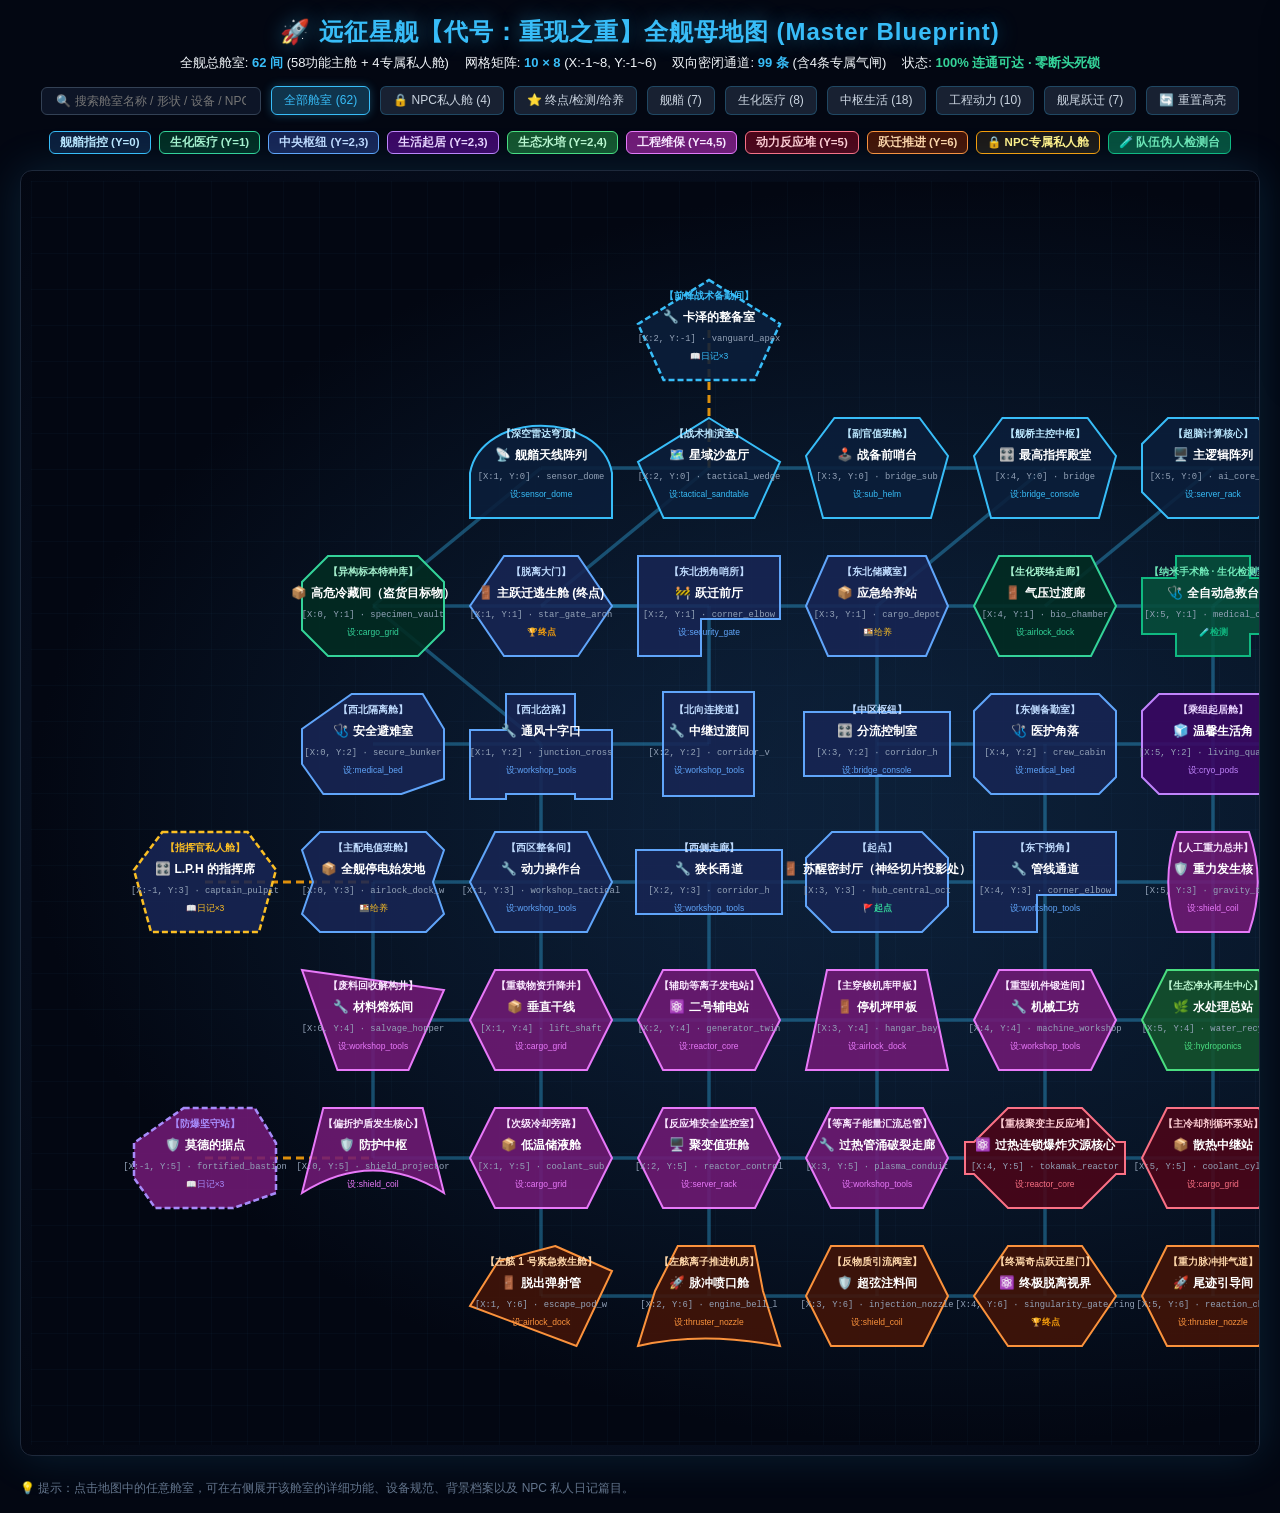
==== commit 78862e24: "feat: 适配24切片悬疑破案剧情，更新全舰关键案发舱室命名与职能" ====
--- a/preview_master_map.html
+++ b/preview_master_map.html
@@ -508,11 +508,11 @@
         <path d="M 21.3 22 L 120.7 0 L 142 85 L 110.76 100 L 0 100 Z" fill="#0b1e3b" fill-opacity="0.88" stroke="#38bdf8" stroke-width="2"  class="room-poly" />
         
         <!-- 舱室顶部标头 -->
-        <text x="71" y="19" text-anchor="middle" font-size="10" font-weight="bold" fill="#bae6fd" class="room-tag">【量子通信总站】</text>
-        
-        <!-- 舱室核心名称与微缩图标 -->
-        <text x="71" y="41" text-anchor="middle" font-size="12" font-weight="bold" fill="#ffffff" class="room-title">
-            <tspan font-size="12.5">📶</tspan> 深空信标井
+        <text x="71" y="19" text-anchor="middle" font-size="10" font-weight="bold" fill="#bae6fd" class="room-tag">【全舰应急广播总站】</text>
+        
+        <!-- 舱室核心名称与微缩图标 -->
+        <text x="71" y="41" text-anchor="middle" font-size="12" font-weight="bold" fill="#ffffff" class="room-title">
+            <tspan font-size="12.5">📶</tspan> 避难通牒发射台
         </text>
         
         <!-- 坐标与特有形状 -->
@@ -566,11 +566,11 @@
         <path d="M 26 0 L 116 0 L 142 26 L 142 74 L 116 100 L 26 100 L 0 74 L 0 26 Z" fill="#022c22" fill-opacity="0.88" stroke="#34d399" stroke-width="2"  class="room-poly" />
         
         <!-- 舱室顶部标头 -->
-        <text x="71" y="19" text-anchor="middle" font-size="10" font-weight="bold" fill="#a7f3d0" class="room-tag">【异构标本保全库】</text>
-        
-        <!-- 舱室核心名称与微缩图标 -->
-        <text x="71" y="41" text-anchor="middle" font-size="12" font-weight="bold" fill="#ffffff" class="room-title">
-            <tspan font-size="12.5">📦</tspan> 高危冷藏间
+        <text x="71" y="19" text-anchor="middle" font-size="10" font-weight="bold" fill="#a7f3d0" class="room-tag">【异构标本特种库】</text>
+        
+        <!-- 舱室核心名称与微缩图标 -->
+        <text x="71" y="41" text-anchor="middle" font-size="12" font-weight="bold" fill="#ffffff" class="room-title">
+            <tspan font-size="12.5">📦</tspan> 高危冷藏间（盗货目标物）
         </text>
         
         <!-- 坐标与特有形状 -->
@@ -740,11 +740,11 @@
         <path d="M 25 0 L 117 0 L 142 50 L 117 100 L 25 100 L 0 50 Z" fill="#3b0764" fill-opacity="0.88" stroke="#c084fc" stroke-width="2"  class="room-poly" />
         
         <!-- 舱室顶部标头 -->
-        <text x="71" y="19" text-anchor="middle" font-size="10" font-weight="bold" fill="#e9d5ff" class="room-tag">【深潜冷冻基阵】</text>
-        
-        <!-- 舱室核心名称与微缩图标 -->
-        <text x="71" y="41" text-anchor="middle" font-size="12" font-weight="bold" fill="#ffffff" class="room-title">
-            <tspan font-size="12.5">🧊</tspan> 休眠矩阵
+        <text x="71" y="19" text-anchor="middle" font-size="10" font-weight="bold" fill="#e9d5ff" class="room-tag">【深潜休眠矩阵舱】</text>
+        
+        <!-- 舱室核心名称与微缩图标 -->
+        <text x="71" y="41" text-anchor="middle" font-size="12" font-weight="bold" fill="#ffffff" class="room-title">
+            <tspan font-size="12.5">🧊</tspan> 全员撤离与神经接驳原点
         </text>
         
         <!-- 坐标与特有形状 -->
@@ -761,19 +761,19 @@
     <g class="room-node  " 
        id="node-room_decon_airlock"
        data-room-id="room_decon_airlock" 
-       data-zone="living"
+       data-zone="research"
        data-shape="airlock_dock"
        transform="translate(1447, 375)"
        tabindex="0">
         <!-- 房间多边形底层主体 -->
-        <path d="M 18 0 L 124 0 L 142 18 L 131 50 L 142 82 L 124 100 L 18 100 L 0 82 L 11 50 L 0 18 Z" fill="#3b0764" fill-opacity="0.88" stroke="#c084fc" stroke-width="2"  class="room-poly" />
-        
-        <!-- 舱室顶部标头 -->
-        <text x="71" y="19" text-anchor="middle" font-size="10" font-weight="bold" fill="#e9d5ff" class="room-tag">【洗消减压气闸】</text>
-        
-        <!-- 舱室核心名称与微缩图标 -->
-        <text x="71" y="41" text-anchor="middle" font-size="12" font-weight="bold" fill="#ffffff" class="room-title">
-            <tspan font-size="12.5">🚪</tspan> 外勤洗消间
+        <path d="M 18 0 L 124 0 L 142 18 L 131 50 L 142 82 L 124 100 L 18 100 L 0 82 L 11 50 L 0 18 Z" fill="#022c22" fill-opacity="0.88" stroke="#34d399" stroke-width="2"  class="room-poly" />
+        
+        <!-- 舱室顶部标头 -->
+        <text x="71" y="19" text-anchor="middle" font-size="10" font-weight="bold" fill="#a7f3d0" class="room-tag">【前沿技术科室】</text>
+        
+        <!-- 舱室核心名称与微缩图标 -->
+        <text x="71" y="41" text-anchor="middle" font-size="12" font-weight="bold" fill="#ffffff" class="room-title">
+            <tspan font-size="12.5">🖥️</tspan> 黑匣子神经定格站（二号芯片失窃点）
         </text>
         
         <!-- 坐标与特有形状 -->
@@ -783,7 +783,7 @@
 
         <!-- 状态徽章条 -->
         <text x="71" y="79" text-anchor="middle" font-size="8.5" font-family="sans-serif">
-            <tspan fill="#c084fc">设:airlock_dock</tspan>
+            <tspan fill="#34d399">设:server_rack</tspan>
         </text>
     </g>
 
@@ -1059,11 +1059,11 @@
         <path d="M 18 0 L 124 0 L 142 18 L 131 50 L 142 82 L 124 100 L 18 100 L 0 82 L 11 50 L 0 18 Z" fill="#172554" fill-opacity="0.88" stroke="#60a5fa" stroke-width="2"  class="room-poly" />
         
         <!-- 舱室顶部标头 -->
-        <text x="71" y="19" text-anchor="middle" font-size="10" font-weight="bold" fill="#bfdbfe" class="room-tag">【西端休歇舱】</text>
-        
-        <!-- 舱室核心名称与微缩图标 -->
-        <text x="71" y="41" text-anchor="middle" font-size="12" font-weight="bold" fill="#ffffff" class="room-title">
-            <tspan font-size="12.5">📦</tspan> 配电副室
+        <text x="71" y="19" text-anchor="middle" font-size="10" font-weight="bold" fill="#bfdbfe" class="room-tag">【主配电值班舱】</text>
+        
+        <!-- 舱室核心名称与微缩图标 -->
+        <text x="71" y="41" text-anchor="middle" font-size="12" font-weight="bold" fill="#ffffff" class="room-title">
+            <tspan font-size="12.5">📦</tspan> 全舰停电始发地
         </text>
         
         <!-- 坐标与特有形状 -->
@@ -1150,7 +1150,7 @@
         
         <!-- 舱室核心名称与微缩图标 -->
         <text x="71" y="41" text-anchor="middle" font-size="12" font-weight="bold" fill="#ffffff" class="room-title">
-            <tspan font-size="12.5">🚪</tspan> 苏醒密封厅
+            <tspan font-size="12.5">🚪</tspan> 苏醒密封厅（神经切片投影处）
         </text>
         
         <!-- 坐标与特有形状 -->
@@ -1494,11 +1494,11 @@
         <path d="M 25 0 L 117 0 L 142 50 L 117 100 L 25 100 L 0 50 Z" fill="#14532d" fill-opacity="0.88" stroke="#4ade80" stroke-width="2"  class="room-poly" />
         
         <!-- 舱室顶部标头 -->
-        <text x="71" y="19" text-anchor="middle" font-size="10" font-weight="bold" fill="#bbf7d0" class="room-tag">【生命支持总控中继】</text>
-        
-        <!-- 舱室核心名称与微缩图标 -->
-        <text x="71" y="41" text-anchor="middle" font-size="12" font-weight="bold" fill="#ffffff" class="room-title">
-            <tspan font-size="12.5">🖥️</tspan> 环境机房
+        <text x="71" y="19" text-anchor="middle" font-size="10" font-weight="bold" fill="#bbf7d0" class="room-tag">【维生环境总控机房】</text>
+        
+        <!-- 舱室核心名称与微缩图标 -->
+        <text x="71" y="41" text-anchor="middle" font-size="12" font-weight="bold" fill="#ffffff" class="room-title">
+            <tspan font-size="12.5">🖥️</tspan> 一号核心芯片失窃点
         </text>
         
         <!-- 坐标与特有形状 -->
@@ -1672,7 +1672,7 @@
         
         <!-- 舱室核心名称与微缩图标 -->
         <text x="71" y="41" text-anchor="middle" font-size="12" font-weight="bold" fill="#ffffff" class="room-title">
-            <tspan font-size="12.5">🔧</tspan> 主输能干线
+            <tspan font-size="12.5">🔧</tspan> 过热管涌破裂走廊
         </text>
         
         <!-- 坐标与特有形状 -->
@@ -1701,7 +1701,7 @@
         
         <!-- 舱室核心名称与微缩图标 -->
         <text x="71" y="41" text-anchor="middle" font-size="12" font-weight="bold" fill="#ffffff" class="room-title">
-            <tspan font-size="12.5">⚛️</tspan> 全舰心脏
+            <tspan font-size="12.5">⚛️</tspan> 过热连锁爆炸灾源核心
         </text>
         
         <!-- 坐标与特有形状 -->
@@ -1755,11 +1755,11 @@
         <path d="M 25 0 L 117 0 L 142 50 L 117 100 L 25 100 L 0 50 Z" fill="#4c0519" fill-opacity="0.88" stroke="#fb7185" stroke-width="2"  class="room-poly" />
         
         <!-- 舱室顶部标头 -->
-        <text x="71" y="19" text-anchor="middle" font-size="10" font-weight="bold" fill="#fecdd3" class="room-tag">【超弦跃迁场稳定器】</text>
-        
-        <!-- 舱室核心名称与微缩图标 -->
-        <text x="71" y="41" text-anchor="middle" font-size="12" font-weight="bold" fill="#ffffff" class="room-title">
-            <tspan font-size="12.5">🛡️</tspan> 时空定锚舱
+        <text x="71" y="19" text-anchor="middle" font-size="10" font-weight="bold" fill="#fecdd3" class="room-tag">【时空定锚偏折中枢】</text>
+        
+        <!-- 舱室核心名称与微缩图标 -->
+        <text x="71" y="41" text-anchor="middle" font-size="12" font-weight="bold" fill="#ffffff" class="room-title">
+            <tspan font-size="12.5">🛡️</tspan> 跃迁走私路线篡改处
         </text>
         
         <!-- 坐标与特有形状 -->
@@ -2192,7 +2192,7 @@
 
     <!-- 交互数据与脚本 -->
     <script>
-        const ROOM_DATA = {"room_sensor_array":{"id":"room_sensor_array","name":"【深空雷达穹顶】舰艏天线阵列","zone":"bow","coord":{"x":1,"y":0},"shape":"sensor_dome","equipment":"sensor_dome","desc":"巨大的偏振抛物面天线正在缓慢旋转，收集来自深空深处的微弱引力波信号。"},"room_tactical_plan":{"id":"room_tactical_plan","name":"【战术推演室】星域沙盘厅","zone":"bow","coord":{"x":2,"y":0},"shape":"tactical_wedge","equipment":"tactical_sandtable","desc":"中央沙盘悬浮着当前星区的立体投影，红蓝光标标示着可能的空间坍缩节点。"},"room_bridge_sub":{"id":"room_bridge_sub","name":"【副官值班舱】战备前哨台","zone":"bow","coord":{"x":3,"y":0},"shape":"bridge_sub","equipment":"sub_helm","desc":"用于紧急戒备状态下的参谋值班席，防爆格栅防护完好。"},"room_bridge_main":{"id":"room_bridge_main","name":"【舰桥主控中枢】最高指挥殿堂","zone":"bow","coord":{"x":4,"y":0},"shape":"bridge","equipment":"bridge_console","desc":"环形落地观测舷窗正对苍茫星海，弧形主控台上的数千控键闪烁着冰蓝微光。"},"room_ai_core":{"id":"room_ai_core","name":"【超脑计算核心】主逻辑阵列","zone":"bow","coord":{"x":5,"y":0},"shape":"ai_core_hex","equipment":"server_rack","desc":"数百组浸泡在液氮中的超导处理器机柜静默嗡鸣，飞船的中枢意识在此奔流。"},"room_comm_center":{"id":"room_comm_center","name":"【量子通信总站】深空信标井","zone":"bow","coord":{"x":6,"y":0},"shape":"comm_tower","equipment":"comm_station","desc":"高频纠缠光子发射管直指天顶，应急警报红光断断续续闪烁。"},"room_observation":{"id":"room_observation","name":"【环景天象台】星穹眺望厅","zone":"bow","coord":{"x":7,"y":0},"shape":"observation_dome","equipment":"star_lens","desc":"大角度曲面观察舱，浩瀚的星云与流动的虚数裂缝在此一览无余。"},"room_specimen_vault":{"id":"room_specimen_vault","name":"【异构标本保全库】高危冷藏间","zone":"research","coord":{"x":0,"y":1},"shape":"specimen_vault","equipment":"cargo_grid","desc":"多重气锁密封的低温样本柜中，散发着微弱荧光的未知晶体被安全束缚。"},"room_exit":{"id":"room_exit","name":"【脱离大门】主跃迁逃生舱 (终点)","zone":"hub","coord":{"x":1,"y":1},"shape":"star_gate_arch","equipment":"airlock_dock","desc":"主控台绿灯恒定，折跃引擎待命中！只要启动操作杆即可彻底脱离废墟！","isExit":true},"room_corner_ne":{"id":"room_corner_ne","name":"【东北拐角哨所】跃迁前厅","zone":"hub","coord":{"x":2,"y":1},"shape":"corner_elbow","equipment":"security_gate","desc":"这里的应急指示灯亮起显眼的绿色，左侧就是通向地表的终点气密门！"},"room_storage_ne":{"id":"room_storage_ne","name":"【东北储藏室】应急给养站","zone":"hub","coord":{"x":3,"y":1},"shape":"cargo_depot","equipment":"cargo_grid","desc":"货架上存放着完好无损的自热战备口粮与纯净水储罐！"},"room_bio_corridor":{"id":"room_bio_corridor","name":"【生化联络走廊】气压过渡廊","zone":"research","coord":{"x":4,"y":1},"shape":"bio_chamber","equipment":"airlock_dock","desc":"喷雾消杀喷嘴在感应到移动时发出嘶嘶轻响，地面整洁冰冷。"},"room_med_surgery":{"id":"room_med_surgery","name":"【纳米手术舱 · 生化检测室】全自动急救台","zone":"medical","coord":{"x":5,"y":1},"shape":"medical_cross","equipment":"medical_bed","isDetectionRoom":true,"desc":"悬吊的纳米机械臂保持着待机姿态，生化检测终端在手术台上投下清冷光晕。"},"room_cryo_stasis":{"id":"room_cryo_stasis","name":"【深潜冷冻基阵】休眠矩阵","zone":"living","coord":{"x":6,"y":1},"shape":"cryo_array","equipment":"cryo_pods","desc":"数十具人体工学冷冻舱整齐排布，冰雾在透明面罩上结成晶莹白霜。"},"room_decon_airlock":{"id":"room_decon_airlock","name":"【洗消减压气闸】外勤洗消间","zone":"living","coord":{"x":7,"y":1},"shape":"airlock_dock","equipment":"airlock_dock","desc":"大功率紫外线与等离子洗消环门，用于阻绝外界拟态孢子渗入生活区。"},"room_npc3":{"id":"room_npc3","name":"【西北隔离舱】安全避难室","zone":"hub","coord":{"x":0,"y":2},"shape":"secure_bunker","equipment":"medical_bed","desc":"厚重的隔音门虚掩着，里面倒着一名身材高大、身着防爆背心的男人。"},"room_junction_nw":{"id":"room_junction_nw","name":"【西北岔路】通风十字口","zone":"hub","coord":{"x":1,"y":2},"shape":"junction_cross","equipment":"workshop_tools","desc":"通道在此向左通往隔离室，向右折向上层出口通道，冷风从北面灌入。"},"room_path_e":{"id":"room_path_e","name":"【北向连接道】中继过渡间","zone":"hub","coord":{"x":2,"y":2},"shape":"corridor_v","equipment":"workshop_tools","desc":"脚下的合金格栅发出空洞的回响，前方通向东北侧拐弯口。"},"room_hub_n1":{"id":"room_hub_n1","name":"【中区枢纽】分流控制室","zone":"hub","coord":{"x":3,"y":2},"shape":"corridor_h","equipment":"bridge_console","desc":"正前方是紧闭的物资库防爆闸门，右侧通道与东侧急救点相通。"},"room_npc2":{"id":"room_npc2","name":"【东侧备勤室】医护角落","zone":"hub","coord":{"x":4,"y":2},"shape":"crew_cabin","equipment":"medical_bed","desc":"这里似乎曾是一处临时急救点，一名系着救援缎带的少女正昏迷在桌旁。"},"room_living_quarter":{"id":"room_living_quarter","name":"【乘组起居舱】温馨生活角","zone":"living","coord":{"x":5,"y":2},"shape":"living_quarters","equipment":"cryo_pods","desc":"床头贴着地球家园的旧照片，暖黄色的床头灯为冰冷金属平添几分温存。"},"room_hydro_garden":{"id":"room_hydro_garden","name":"【立体水培温室】绿光生态舱","zone":"ecology","coord":{"x":6,"y":2},"shape":"hydro_dome","equipment":"hydroponics","desc":"无土水培种植架上生机盎然，青绿的叶片在粉紫补光灯下静默舒展。"},"room_mess_hall":{"id":"room_mess_hall","name":"【舰员配给餐厅】自动餐吧","zone":"living","coord":{"x":7,"y":2},"shape":"mess_hall","equipment":"cargo_grid","desc":"合成食品贩卖机指示灯闪烁，餐桌整齐排列，空气中弥漫着烤面包香气。"},"room_east_observation":{"id":"room_east_observation","name":"【右舷景观走廊】沉思回廊","zone":"living","coord":{"x":8,"y":2},"shape":"observation_bay_e","equipment":"star_lens","desc":"右舷宽幅落地视窗，可俯瞰飞船巨大的散热翼板与壮丽的深空脉冲。"},"room_west_end":{"id":"room_west_end","name":"【西端休歇舱】配电副室","zone":"hub","coord":{"x":0,"y":3},"shape":"airlock_dock_w","equipment":"cargo_grid","desc":"角落里的储物柜中藏着未受损的能量棒与电解质水饮料！"},"room_npc1":{"id":"room_npc1","name":"【西区整备间】动力操作台","zone":"hub","coord":{"x":1,"y":3},"shape":"workshop_tactical","equipment":"workshop_tools","desc":"一名穿着战术外衣的青年男子瘫靠在控制柜边，冷峻的脸庞上沾染着灰尘。"},"room_corridor_w1":{"id":"room_corridor_w1","name":"【西侧走廊】狭长甬道","zone":"hub","coord":{"x":2,"y":3},"shape":"corridor_h","equipment":"workshop_tools","desc":"灯光昏暗闪烁，墙壁上有明显的划痕与爆炸熏黑痕迹，继续向西可通向西区整备室。"},"room_start":{"id":"room_start","name":"【起点】苏醒密封厅","zone":"hub","coord":{"x":3,"y":3},"shape":"hub_central_oct","equipment":"airlock_dock","desc":"你从剧烈的震荡中醒来，周围是变形的金属支架。空气中充满烧焦的味道。"},"room_corner_se":{"id":"room_corner_se","name":"【东下拐角】管线通道","zone":"hub","coord":{"x":4,"y":3},"shape":"corner_elbow","equipment":"workshop_tools","desc":"粗大的冷却管线在头顶发出嗡鸣，地面有些积水，通往东侧舱室。"},"room_gravity_well":{"id":"room_gravity_well","name":"【人工重力总井】重力发生核","zone":"engineering","coord":{"x":5,"y":3},"shape":"gravity_torus","equipment":"shield_coil","desc":"深邃的垂直竖井中央悬浮着高频旋转的奇异质点，维持着全舰 1.0G 的重力场。"},"room_armory":{"id":"room_armory","name":"【舰载武装军械库】防爆军火库","zone":"security","coord":{"x":6,"y":3},"shape":"armory_vault","equipment":"workshop_tools","desc":"重型防爆装甲架上锁闭着电磁脉冲步枪，红外激光防盗光网保持戒备。"},"room_recreation_gym":{"id":"room_recreation_gym","name":"【失重体能训练馆】体能维持舱","zone":"living","coord":{"x":7,"y":3},"shape":"recreation_bay","equipment":"tactical_sandtable","desc":"阻力离心机与抗肌肉萎缩跑台已断电停转，地毯上散落着运动毛巾。"},"room_east_airlock":{"id":"room_east_airlock","name":"【东侧外勤气闸】右舷应急闸","zone":"living","coord":{"x":8,"y":3},"shape":"airlock_dock_e","equipment":"airlock_dock","desc":"橙黄色的减压警示线环绕着防爆闸门，随时可与外界空间救援船接驳。"},"room_salvage_bay":{"id":"room_salvage_bay","name":"【废料回收解构井】材料熔炼间","zone":"engineering","coord":{"x":0,"y":4},"shape":"salvage_hopper","equipment":"workshop_tools","desc":"金属粉碎齿轮巨大的阴影投在铁屑池中，自动化熔炉尚有残存余热。"},"room_cargo_lift":{"id":"room_cargo_lift","name":"【重载物资升降井】垂直干线","zone":"engineering","coord":{"x":1,"y":4},"shape":"lift_shaft","equipment":"cargo_grid","desc":"可承载数吨货物的液压提升平台，上下连接着工程甲板与主生活区。"},"room_sub_generator":{"id":"room_sub_generator","name":"【辅助等离子发电站】二号辅电站","zone":"engineering","coord":{"x":2,"y":4},"shape":"generator_twin","equipment":"reactor_core","desc":"四组中型等离子发生球体发出深蓝电火花，为下层走廊提供备用电力。"},"room_hangar_deck":{"id":"room_hangar_deck","name":"【主穿梭机库甲板】停机坪甲板","zone":"engineering","coord":{"x":3,"y":4},"shape":"hangar_bay","equipment":"airlock_dock","desc":"开阔的机库地面标有醒目的黄色引道线，一架轻微受损的侦察穿梭机静卧其上。"},"room_machine_shop":{"id":"room_machine_shop","name":"【重型机件锻造间】机械工坊","zone":"engineering","coord":{"x":4,"y":4},"shape":"machine_workshop","equipment":"workshop_tools","desc":"数控激光机床与自动化装配台环列四周，工件架上码放着备用阀门与轴承。"},"room_water_purify":{"id":"room_water_purify","name":"【生态净水再生中心】水处理总站","zone":"ecology","coord":{"x":5,"y":4},"shape":"water_recycler","equipment":"hydroponics","desc":"银光闪闪的多级逆渗透滤罐与紫外线水杀菌池发出清脆的水流声。"},"room_life_support":{"id":"room_life_support","name":"【生命支持总控中继】环境机房","zone":"ecology","coord":{"x":6,"y":4},"shape":"life_support_hex","equipment":"server_rack","desc":"二氧化碳吸收器与氧氮混合气瓶整齐排布，空气净化风扇高速运转。"},"room_air_recycler":{"id":"room_air_recycler","name":"【通风总管加压站】气体交换室","zone":"ecology","coord":{"x":7,"y":4},"shape":"air_scrubber","equipment":"workshop_tools","desc":"粗壮的换气风道汇聚于此，滤网上结着微霜，气流带着淡淡的臭氧味。"},"room_eva_staging":{"id":"room_eva_staging","name":"【舱外作业整备间】出舱准备室","zone":"engineering","coord":{"x":8,"y":4},"shape":"airlock_dock","equipment":"airlock_dock","desc":"墙上的金属扣锁挂着厚重的舱外宇航服，氧气充气管已就绪待命。"},"room_shields_emitter":{"id":"room_shields_emitter","name":"【偏折护盾发生核心】防护中枢","zone":"engineering","coord":{"x":0,"y":5},"shape":"shield_projector","equipment":"shield_coil","desc":"巨大的电磁线圈环绕着主发生器，空气中弥漫着静电毛刺感。"},"room_sub_coolant":{"id":"room_sub_coolant","name":"【次级冷却旁路】低温储液舱","zone":"engineering","coord":{"x":1,"y":5},"shape":"coolant_sub","equipment":"cargo_grid","desc":"绝热储罐外凝结着一层厚厚的白霜，超低温液氦在封闭管道中无声流淌。"},"room_reactor_control":{"id":"room_reactor_control","name":"【反应堆安全监控室】聚变值班舱","zone":"engineering","coord":{"x":2,"y":5},"shape":"reactor_control","equipment":"server_rack","desc":"防辐射铅玻璃后，数十个仪表严密监视着主聚变炉的磁约束稳定度。"},"room_plasma_manifold":{"id":"room_plasma_manifold","name":"【等离子能量汇流总管】主输能干线","zone":"engineering","coord":{"x":3,"y":5},"shape":"plasma_conduit","equipment":"workshop_tools","desc":"粗大的发光输能管道贯穿舱壁，炽烈的紫金色等离子体向推进器汹涌输送。"},"room_main_reactor":{"id":"room_main_reactor","name":"【重核聚变主反应堆】全舰心脏","zone":"propulsion","coord":{"x":4,"y":5},"shape":"tokamak_reactor","equipment":"reactor_core","desc":"巍峨的托卡马克环形聚变炉在中央静默悬浮，金色引力等离子环如太阳般耀眼！"},"room_coolant_tank":{"id":"room_coolant_tank","name":"【主冷却剂循环泵站】散热中继站","zone":"propulsion","coord":{"x":5,"y":5},"shape":"coolant_cylinders","equipment":"cargo_grid","desc":"巨大的四联装增压泵将冷却剂注入反应堆外壳，发出沉雄有力的心跳轰鸣。"},"room_warp_field_gen":{"id":"room_warp_field_gen","name":"【超弦跃迁场稳定器】时空定锚舱","zone":"propulsion","coord":{"x":6,"y":5},"shape":"warp_nacelle","equipment":"shield_coil","desc":"环状引力发生线圈在低速旋转，周围空间的光线产生明显的微弱弯折。"},"room_armored_corridor":{"id":"room_armored_corridor","name":"【舰尾重装甲巡检长廊】防爆甬道","zone":"propulsion","coord":{"x":7,"y":5},"shape":"armored_chute","equipment":"workshop_tools","desc":"数层复合装甲加固的加厚舱壁，可承受数千吨级的直接动能冲击。"},"room_starboard_dock":{"id":"room_starboard_dock","name":"【右舷受力锚定基座】拖曳联络舱","zone":"engineering","coord":{"x":8,"y":5},"shape":"dock_walkway","equipment":"airlock_dock","desc":"用于与空间站干船坞物理硬连接的巨型液压夹具，锁止销已稳稳落槽。"},"room_escape_pod_w":{"id":"room_escape_pod_w","name":"【左舷 1 号紧急救生舱】脱出弹射管","zone":"stern","coord":{"x":1,"y":6},"shape":"escape_pod_w","equipment":"airlock_dock","desc":"小型流线型深空救生艇固定在弹射滑轨上，生命保障系统指示灯全绿。"},"room_ion_thruster_l":{"id":"room_ion_thruster_l","name":"【左舷离子推进机房】脉冲喷口舱","zone":"stern","coord":{"x":2,"y":6},"shape":"engine_bell_l","equipment":"thruster_nozzle","desc":"巨大的蓝色离子喷流喷口在舱外深空吞吐光焰，脚底传来绵密的微震。"},"room_antimatter_tap":{"id":"room_antimatter_tap","name":"【反物质引流阀室】超弦注料间","zone":"stern","coord":{"x":3,"y":6},"shape":"injection_nozzle","equipment":"shield_coil","desc":"反物质磁束缚引流管以微秒级精度开闭，注入跃迁星门的主激发腔。"},"room_singularity_gate":{"id":"room_singularity_gate","name":"【终焉奇点跃迁星门】终极脱离视界","zone":"stern","coord":{"x":4,"y":6},"shape":"singularity_gate_ring","equipment":"reactor_core","desc":"环形莫比乌斯跃迁环发出震颤灵魂的幽蓝共振，踏入其中即可终结轮回！","isExit":true},"room_matter_stream":{"id":"room_matter_stream","name":"【重力脉冲排气道】尾迹引导间","zone":"stern","coord":{"x":5,"y":6},"shape":"reaction_chamber","equipment":"thruster_nozzle","desc":"厚重的格栅后是炽热的高温尾流，将引擎废能安全导向深空虚无。"},"room_ion_thruster_r":{"id":"room_ion_thruster_r","name":"【右舷离子推进机房】脉冲喷口舱","zone":"stern","coord":{"x":6,"y":6},"shape":"engine_bell_r","equipment":"thruster_nozzle","desc":"右舷主喷管动力输出稳定，高频电离器在真空环境中激发出绚烂光弧。"},"room_escape_pod_e":{"id":"room_escape_pod_e","name":"【右舷 2 号紧急救生舱】脱出弹射管","zone":"stern","coord":{"x":7,"y":6},"shape":"escape_pod_e","equipment":"airlock_dock","desc":"备用救援穿梭艇处于预热态，控制面板正在实时计算安全脱离弹道。"},"room_npc_lph":{"id":"room_npc_lph","name":"【指挥官私人舱】L.P.H 的指挥席","zone":"hub","coord":{"x":-1,"y":3},"shape":"captain_pulpit","equipment":"bridge_console","isNpcRoom":true,"npcOwnerId":"lph","isProtagonistRoom":true,"connectsTo":"room_west_end","desc":"指挥官的专属私人舱室，墙上钉着战略地图与巡逻路线分析表。","diary":[{"title":"循环记录 · 第一章","content":"我不知道自己已经经历了多少次轮回。每次从冷冻舱苏醒，回廊里的焦糊气味和金属地面的冰凉感都如此熟悉，却又如此陌生。\n\n唯一能确定的是：队伍里有伪人潜伏。它们能完美复制人类的声音、表情、甚至眼中的恐惧——但在极度压力下，细微的破绽总会暴露。\n\n我必须找到它。在时钟归零之前。"},{"title":"循环记录 · 第二章","content":"在某个早已忘记是第几次的循环里，我犯了一个错误——我开始信任所有人。\n\n结果当然是惨败。伪人从容不迫地在夜幕中割断了我的喉咙，带着满意的微笑合上了舱门。\n\n从那之后，我学会了一件事：在这个回廊里，情感是奢侈品，而怀疑是生存的基石。但我也学会了另一件事——过度的怀疑，会让你亲手推开真正的盟友。"},{"title":"循环记录 · 第三章","content":"卡泽、邵可欣、莫德——他们每一个人，在某个循环里，曾经救过我，也曾经杀过我。\n\n伪人是随机分配的，没有固定身份，只有这一局的命运。所以我不恨任何一个人。\n\n我只是在寻找这一次——这一次——哪个是真正的人类，站在光明的那一侧。"}]},"room_npc_kaze":{"id":"room_npc_kaze","name":"【前锋战术备勤间】卡泽的整备室","zone":"bow","coord":{"x":2,"y":-1},"shape":"vanguard_apex","equipment":"workshop_tools","isNpcRoom":true,"npcOwnerId":"kaze","connectsTo":"room_tactical_plan","desc":"气密门上划着战术标记，地板上散落着弹夹和战术手套。一股淡淡的机油与汗水混合的气味。","diary":[{"title":"战斗日志 · Entry 01","content":"今天又有人在怀疑我。\n\n我懒得解释，解释从来没用。在这种鬼地方，只有行动才能证明一切——而我的行动，全在战果上。\n\n不过……那个指挥官，眼神跟其他人不一样。不是那种满是恐惧的软弱眼神，而是在评估，在计算。\n\n也许这个循环，会有所不同。"},{"title":"战斗日志 · Entry 02","content":"左臂的伤口又开裂了。\n\n是在第07巡逻区那次留下的，那天我用身体挡住了一颗高熵爆破弹，让新兵撤退。那个新兵……已经在上一个循环里被伪人抹杀了。\n\n我不信命，但我信一件事：只要我还站着，防线就不会倒。\n\n就算这个循环里的'我'是个伪人，那个真正的我，也会在某个地方做同样的事。"},{"title":"战斗日志 · Entry 03","content":"有时候我想：如果伪人能完美复制我的记忆和情感，那我和它之间的区别是什么？\n\n也许根本没区别。\n\n也许区别在于：我知道自己是人，而它不需要知道。\n\n……这是我在某个深夜独自坐在这个整备间里，想明白的事。外面走廊里有脚步声，我抓紧了刀柄。警戒状态，永不解除。"}]},"room_npc_shaokexin":{"id":"room_npc_shaokexin","name":"【观测员记录舱】邵可欣的小窝","zone":"living","coord":{"x":8,"y":1},"shape":"panoramic_pod","equipment":"star_lens","isNpcRoom":true,"npcOwnerId":"shaokexin","connectsTo":"room_decon_airlock","desc":"舱室角落摆着几株手工培育的小型植物，灯光温暖橘黄，与冰冷的金属走廊形成鲜明对比。","diary":[{"title":"私人日记 · 第一页","content":"我在这里找到了一支旧钢笔和半本空白本子。\n\n基地爆炸时我正在做记录，爆炸声响起的瞬间，我第一反应是……保护这本本子。不是逃跑，是保护这本本子。\n\n我想这很能说明我是个什么样的人。\n\n妹妹说过，记录是对抗遗忘的唯一方式。她走的那天，我把她所有的话都写下来了。现在腕上这条缎带，就是从那本本子上剪下来的。"},{"title":"私人日记 · 第二页","content":"队伍里有人是伪人，这我知道。\n\n但我不擅长怀疑别人，每次看到大家疲惫而紧张的眼神，我就舍不得投出那一票。\n\n可我有一个秘密：我能感觉到。\n\n不是看出来的，是感觉到的。靠近某些人时，心跳会加速，皮肤会起鸡皮疙瘩，像是在靠近一团没有温度的冰——穿着人皮的冰。\n\n我一直没敢说，因为我怕说错，也怕……说对了。"},{"title":"私人日记 · 第三页","content":"队长，如果你看到这本日记——\n\n我希望这个循环里的你，能记住我。不是作为一个需要被保护的软弱姑娘，而是作为一个，真的很努力在这个黑暗里找到光的人。\n\n我来过，我存在过，我爱过这个世界。\n\n不管这一次的我，是不是能活着走出这片走廊。"}]},"room_npc_mode":{"id":"room_npc_mode","name":"【防爆坚守站】莫德的据点","zone":"engineering","coord":{"x":-1,"y":5},"shape":"fortified_bastion","equipment":"shield_coil","isNpcRoom":true,"npcOwnerId":"mode","connectsTo":"room_shields_emitter","desc":"厚重的防爆盾靠在角落，地上划着手绘的防御阵型图，还有几行晦涩难懂的符号。","diary":[{"title":"观察记录 · 第一则","content":"这不是我第一次执行秘密侦察任务，但这是我第一次……感到不确定。\n\n通常情况下，目标清晰，行动有序，结果可预测。但这次任务里有个变量——那个叫L.P.H的指挥官。\n\n他/她的决策方式与我预测的完全不同。在某个循环里，他/她放弃了明显有利的位置，只为救出一个对任务几乎没有价值的成员。\n\n这让我开始重新评估什么叫做'正确的判断'。"},{"title":"观察记录 · 第二则","content":"有时候我会想，如果伪人其实也有意识，也在某种程度上'感受'着——那这场猎杀游戏，对它们来说是什么？\n\n是恐惧？是困惑？还是……使命？\n\n我不是在为它们辩护。我只是在思考一个问题：判断善恶的标准，是行为，还是意识？\n\n在这个回廊里，也许这个问题从来没有答案。"},{"title":"观察记录 · 第三则","content":"防爆盾的重量，是一种踏实感。\n\n很多人觉得我沉默寡言，难以接近。其实不是的。我只是在观察，在评估，在等待一个合适的时机，说出真正有价值的话。\n\n在某个循环里，我挡在了队长和死亡之间。我不后悔——不管那一局里我是人类还是伪人，那一刻，我做的是正确的事。\n\n这就够了。"}]}};
+        const ROOM_DATA = {"room_sensor_array":{"id":"room_sensor_array","name":"【深空雷达穹顶】舰艏天线阵列","zone":"bow","coord":{"x":1,"y":0},"shape":"sensor_dome","equipment":"sensor_dome","desc":"巨大的偏振抛物面天线正在缓慢旋转，收集来自深空深处的微弱引力波信号。"},"room_tactical_plan":{"id":"room_tactical_plan","name":"【战术推演室】星域沙盘厅","zone":"bow","coord":{"x":2,"y":0},"shape":"tactical_wedge","equipment":"tactical_sandtable","desc":"中央沙盘悬浮着当前星区的立体投影，红蓝光标标示着可能的空间坍缩节点。"},"room_bridge_sub":{"id":"room_bridge_sub","name":"【副官值班舱】战备前哨台","zone":"bow","coord":{"x":3,"y":0},"shape":"bridge_sub","equipment":"sub_helm","desc":"用于紧急戒备状态下的参谋值班席，防爆格栅防护完好。"},"room_bridge_main":{"id":"room_bridge_main","name":"【舰桥主控中枢】最高指挥殿堂","zone":"bow","coord":{"x":4,"y":0},"shape":"bridge","equipment":"bridge_console","desc":"环形落地观测舷窗正对苍茫星海，弧形主控台上的数千控键闪烁着冰蓝微光。"},"room_ai_core":{"id":"room_ai_core","name":"【超脑计算核心】主逻辑阵列","zone":"bow","coord":{"x":5,"y":0},"shape":"ai_core_hex","equipment":"server_rack","desc":"数百组浸泡在液氮中的超导处理器机柜静默嗡鸣，飞船的中枢意识在此奔流。"},"room_comm_center":{"id":"room_comm_center","name":"【全舰应急广播总站】避难通牒发射台","zone":"bow","coord":{"x":6,"y":0},"shape":"comm_tower","equipment":"comm_station","desc":"全舰高音强光应急广播主控台。红色广播麦克风仍保持在【紧急全舰通播】档位，记录着主角在爆炸发生前向全员下达'全员立即撤往休眠舱'的最后避难通牒！"},"room_observation":{"id":"room_observation","name":"【环景天象台】星穹眺望厅","zone":"bow","coord":{"x":7,"y":0},"shape":"observation_dome","equipment":"star_lens","desc":"大角度曲面观察舱，浩瀚的星云与流动的虚数裂缝在此一览无余。"},"room_specimen_vault":{"id":"room_specimen_vault","name":"【异构标本特种库】高危冷藏间（盗货目标物）","zone":"research","coord":{"x":0,"y":1},"shape":"specimen_vault","equipment":"cargo_grid","desc":"多重气锁密封的低温样本柜中，存放着价值连城的未知深空异构高熵晶体。防盗锁上有被激光切割尝试撬动的痕迹，这正是作案者铤而走险的真正盗货动因！"},"room_exit":{"id":"room_exit","name":"【脱离大门】主跃迁逃生舱 (终点)","zone":"hub","coord":{"x":1,"y":1},"shape":"star_gate_arch","equipment":"airlock_dock","desc":"主控台绿灯恒定，折跃引擎待命中！只要启动操作杆即可彻底脱离废墟！","isExit":true},"room_corner_ne":{"id":"room_corner_ne","name":"【东北拐角哨所】跃迁前厅","zone":"hub","coord":{"x":2,"y":1},"shape":"corner_elbow","equipment":"security_gate","desc":"这里的应急指示灯亮起显眼的绿色，左侧就是通向地表的终点气密门！"},"room_storage_ne":{"id":"room_storage_ne","name":"【东北储藏室】应急给养站","zone":"hub","coord":{"x":3,"y":1},"shape":"cargo_depot","equipment":"cargo_grid","desc":"货架上存放着完好无损的自热战备口粮与纯净水储罐！"},"room_bio_corridor":{"id":"room_bio_corridor","name":"【生化联络走廊】气压过渡廊","zone":"research","coord":{"x":4,"y":1},"shape":"bio_chamber","equipment":"airlock_dock","desc":"喷雾消杀喷嘴在感应到移动时发出嘶嘶轻响，地面整洁冰冷。"},"room_med_surgery":{"id":"room_med_surgery","name":"【纳米手术舱 · 生化检测室】全自动急救台","zone":"medical","coord":{"x":5,"y":1},"shape":"medical_cross","equipment":"medical_bed","isDetectionRoom":true,"desc":"悬吊的纳米机械臂保持着待机姿态，生化检测终端在手术台上投下清冷光晕。"},"room_cryo_stasis":{"id":"room_cryo_stasis","name":"【深潜休眠矩阵舱】全员撤离与神经接驳原点","zone":"living","coord":{"x":6,"y":1},"shape":"cryo_array","equipment":"cryo_pods","desc":"数十具人体工学冷冻舱整齐排布。在全舰过热爆炸危机中，全员依照广播指令撤入此地冷冻休眠。中央接驳台上电极紧贴主角头部，24 次跨时空切片还原正是从这里启动！"},"room_decon_airlock":{"id":"room_decon_airlock","name":"【前沿技术科室】黑匣子神经定格站（二号芯片失窃点）","zone":"research","coord":{"x":7,"y":1},"shape":"airlock_dock","equipment":"server_rack","desc":"休眠舱隔壁的绝密新技术科室。这里研发了【黑匣子时空定格技术】——可在停电与受创瞬间全景记录全员位置！然而中央控制台的【二号校验芯片】已被盗走，残留下的恶性数据 Bug 阻碍着真相重现！"},"room_npc3":{"id":"room_npc3","name":"【西北隔离舱】安全避难室","zone":"hub","coord":{"x":0,"y":2},"shape":"secure_bunker","equipment":"medical_bed","desc":"厚重的隔音门虚掩着，里面倒着一名身材高大、身着防爆背心的男人。"},"room_junction_nw":{"id":"room_junction_nw","name":"【西北岔路】通风十字口","zone":"hub","coord":{"x":1,"y":2},"shape":"junction_cross","equipment":"workshop_tools","desc":"通道在此向左通往隔离室，向右折向上层出口通道，冷风从北面灌入。"},"room_path_e":{"id":"room_path_e","name":"【北向连接道】中继过渡间","zone":"hub","coord":{"x":2,"y":2},"shape":"corridor_v","equipment":"workshop_tools","desc":"脚下的合金格栅发出空洞的回响，前方通向东北侧拐弯口。"},"room_hub_n1":{"id":"room_hub_n1","name":"【中区枢纽】分流控制室","zone":"hub","coord":{"x":3,"y":2},"shape":"corridor_h","equipment":"bridge_console","desc":"正前方是紧闭的物资库防爆闸门，右侧通道与东侧急救点相通。"},"room_npc2":{"id":"room_npc2","name":"【东侧备勤室】医护角落","zone":"hub","coord":{"x":4,"y":2},"shape":"crew_cabin","equipment":"medical_bed","desc":"这里似乎曾是一处临时急救点，一名系着救援缎带的少女正昏迷在桌旁。"},"room_living_quarter":{"id":"room_living_quarter","name":"【乘组起居舱】温馨生活角","zone":"living","coord":{"x":5,"y":2},"shape":"living_quarters","equipment":"cryo_pods","desc":"床头贴着地球家园的旧照片，暖黄色的床头灯为冰冷金属平添几分温存。"},"room_hydro_garden":{"id":"room_hydro_garden","name":"【立体水培温室】绿光生态舱","zone":"ecology","coord":{"x":6,"y":2},"shape":"hydro_dome","equipment":"hydroponics","desc":"无土水培种植架上生机盎然，青绿的叶片在粉紫补光灯下静默舒展。"},"room_mess_hall":{"id":"room_mess_hall","name":"【舰员配给餐厅】自动餐吧","zone":"living","coord":{"x":7,"y":2},"shape":"mess_hall","equipment":"cargo_grid","desc":"合成食品贩卖机指示灯闪烁，餐桌整齐排列，空气中弥漫着烤面包香气。"},"room_east_observation":{"id":"room_east_observation","name":"【右舷景观走廊】沉思回廊","zone":"living","coord":{"x":8,"y":2},"shape":"observation_bay_e","equipment":"star_lens","desc":"右舷宽幅落地视窗，可俯瞰飞船巨大的散热翼板与壮丽的深空脉冲。"},"room_west_end":{"id":"room_west_end","name":"【主配电值班舱】全舰停电始发地","zone":"hub","coord":{"x":0,"y":3},"shape":"airlock_dock_w","equipment":"cargo_grid","desc":"全舰高压配电分流箱与紧急断路总闸坐落于此。此刻电闸手柄被暴力拉下，保护锁被硬物砸毁，全舰大断电与时空定格的作案第一现场！角落储物柜还幸存着未受损的能量棒。"},"room_npc1":{"id":"room_npc1","name":"【西区整备间】动力操作台","zone":"hub","coord":{"x":1,"y":3},"shape":"workshop_tactical","equipment":"workshop_tools","desc":"一名穿着战术外衣的青年男子瘫靠在控制柜边，冷峻的脸庞上沾染着灰尘。"},"room_corridor_w1":{"id":"room_corridor_w1","name":"【西侧走廊】狭长甬道","zone":"hub","coord":{"x":2,"y":3},"shape":"corridor_h","equipment":"workshop_tools","desc":"灯光昏暗闪烁，墙壁上有明显的划痕与爆炸熏黑痕迹，继续向西可通向西区整备室。"},"room_start":{"id":"room_start","name":"【起点】苏醒密封厅（神经切片投影处）","zone":"hub","coord":{"x":3,"y":3},"shape":"hub_central_oct","equipment":"airlock_dock","desc":"主角在神经接驳中意识投影的初始落脚点。由于关键芯片失窃与程序 Bug，记忆发生严重逆向断片，只记得周围剧烈的震荡、火光与烧焦味道。"},"room_corner_se":{"id":"room_corner_se","name":"【东下拐角】管线通道","zone":"hub","coord":{"x":4,"y":3},"shape":"corner_elbow","equipment":"workshop_tools","desc":"粗大的冷却管线在头顶发出嗡鸣，地面有些积水，通往东侧舱室。"},"room_gravity_well":{"id":"room_gravity_well","name":"【人工重力总井】重力发生核","zone":"engineering","coord":{"x":5,"y":3},"shape":"gravity_torus","equipment":"shield_coil","desc":"深邃的垂直竖井中央悬浮着高频旋转的奇异质点，维持着全舰 1.0G 的重力场。"},"room_armory":{"id":"room_armory","name":"【舰载武装军械库】防爆军火库","zone":"security","coord":{"x":6,"y":3},"shape":"armory_vault","equipment":"workshop_tools","desc":"重型防爆装甲架上锁闭着电磁脉冲步枪，红外激光防盗光网保持戒备。"},"room_recreation_gym":{"id":"room_recreation_gym","name":"【失重体能训练馆】体能维持舱","zone":"living","coord":{"x":7,"y":3},"shape":"recreation_bay","equipment":"tactical_sandtable","desc":"阻力离心机与抗肌肉萎缩跑台已断电停转，地毯上散落着运动毛巾。"},"room_east_airlock":{"id":"room_east_airlock","name":"【东侧外勤气闸】右舷应急闸","zone":"living","coord":{"x":8,"y":3},"shape":"airlock_dock_e","equipment":"airlock_dock","desc":"橙黄色的减压警示线环绕着防爆闸门，随时可与外界空间救援船接驳。"},"room_salvage_bay":{"id":"room_salvage_bay","name":"【废料回收解构井】材料熔炼间","zone":"engineering","coord":{"x":0,"y":4},"shape":"salvage_hopper","equipment":"workshop_tools","desc":"金属粉碎齿轮巨大的阴影投在铁屑池中，自动化熔炉尚有残存余热。"},"room_cargo_lift":{"id":"room_cargo_lift","name":"【重载物资升降井】垂直干线","zone":"engineering","coord":{"x":1,"y":4},"shape":"lift_shaft","equipment":"cargo_grid","desc":"可承载数吨货物的液压提升平台，上下连接着工程甲板与主生活区。"},"room_sub_generator":{"id":"room_sub_generator","name":"【辅助等离子发电站】二号辅电站","zone":"engineering","coord":{"x":2,"y":4},"shape":"generator_twin","equipment":"reactor_core","desc":"四组中型等离子发生球体发出深蓝电火花，为下层走廊提供备用电力。"},"room_hangar_deck":{"id":"room_hangar_deck","name":"【主穿梭机库甲板】停机坪甲板","zone":"engineering","coord":{"x":3,"y":4},"shape":"hangar_bay","equipment":"airlock_dock","desc":"开阔的机库地面标有醒目的黄色引道线，一架轻微受损的侦察穿梭机静卧其上。"},"room_machine_shop":{"id":"room_machine_shop","name":"【重型机件锻造间】机械工坊","zone":"engineering","coord":{"x":4,"y":4},"shape":"machine_workshop","equipment":"workshop_tools","desc":"数控激光机床与自动化装配台环列四周，工件架上码放着备用阀门与轴承。"},"room_water_purify":{"id":"room_water_purify","name":"【生态净水再生中心】水处理总站","zone":"ecology","coord":{"x":5,"y":4},"shape":"water_recycler","equipment":"hydroponics","desc":"银光闪闪的多级逆渗透滤罐与紫外线水杀菌池发出清脆的水流声。"},"room_life_support":{"id":"room_life_support","name":"【维生环境总控机房】一号核心芯片失窃点","zone":"ecology","coord":{"x":6,"y":4},"shape":"life_support_hex","equipment":"server_rack","desc":"维生循环主机机柜被暴力撬开，原本控制全舰大气与主冷却配比的【一号核心芯片】已被拔走！气流紊乱，直接诱发了底层聚变堆的严重失衡与连锁过热！"},"room_air_recycler":{"id":"room_air_recycler","name":"【通风总管加压站】气体交换室","zone":"ecology","coord":{"x":7,"y":4},"shape":"air_scrubber","equipment":"workshop_tools","desc":"粗壮的换气风道汇聚于此，滤网上结着微霜，气流带着淡淡的臭氧味。"},"room_eva_staging":{"id":"room_eva_staging","name":"【舱外作业整备间】出舱准备室","zone":"engineering","coord":{"x":8,"y":4},"shape":"airlock_dock","equipment":"airlock_dock","desc":"墙上的金属扣锁挂着厚重的舱外宇航服，氧气充气管已就绪待命。"},"room_shields_emitter":{"id":"room_shields_emitter","name":"【偏折护盾发生核心】防护中枢","zone":"engineering","coord":{"x":0,"y":5},"shape":"shield_projector","equipment":"shield_coil","desc":"巨大的电磁线圈环绕着主发生器，空气中弥漫着静电毛刺感。"},"room_sub_coolant":{"id":"room_sub_coolant","name":"【次级冷却旁路】低温储液舱","zone":"engineering","coord":{"x":1,"y":5},"shape":"coolant_sub","equipment":"cargo_grid","desc":"绝热储罐外凝结着一层厚厚的白霜，超低温液氦在封闭管道中无声流淌。"},"room_reactor_control":{"id":"room_reactor_control","name":"【反应堆安全监控室】聚变值班舱","zone":"engineering","coord":{"x":2,"y":5},"shape":"reactor_control","equipment":"server_rack","desc":"防辐射铅玻璃后，数十个仪表严密监视着主聚变炉的磁约束稳定度。"},"room_plasma_manifold":{"id":"room_plasma_manifold","name":"【等离子能量汇流总管】过热管涌破裂走廊","zone":"engineering","coord":{"x":3,"y":5},"shape":"plasma_conduit","equipment":"workshop_tools","desc":"反应堆连锁过热导致的能量回涌在此冲破了管道壁，炽烈的紫金色等离子火焰将合金舱壁熔穿大半，电火花在断裂管线间疯狂跳跃！"},"room_main_reactor":{"id":"room_main_reactor","name":"【重核聚变主反应堆】过热连锁爆炸灾源核心","zone":"propulsion","coord":{"x":4,"y":5},"shape":"tokamak_reactor","equipment":"reactor_core","desc":"巍峨的托卡马克聚变炉外壳严重焦黑龟裂！因环境机房芯片被盗导致冷却断流，主反应堆在此发生剧烈过热爆燃，烈焰撕裂了周围多个走廊，造成全舰致命创伤！"},"room_coolant_tank":{"id":"room_coolant_tank","name":"【主冷却剂循环泵站】散热中继站","zone":"propulsion","coord":{"x":5,"y":5},"shape":"coolant_cylinders","equipment":"cargo_grid","desc":"巨大的四联装增压泵将冷却剂注入反应堆外壳，发出沉雄有力的心跳轰鸣。"},"room_warp_field_gen":{"id":"room_warp_field_gen","name":"【时空定锚偏折中枢】跃迁走私路线篡改处","zone":"propulsion","coord":{"x":6,"y":5},"shape":"warp_nacelle","equipment":"shield_coil","desc":"环状引力发生线圈闪烁着危险的红光，航行定锚坐标已被非法覆写！原本锁定的地球归航航道被篡改为了未知黑市走私空域——作案者意图盗运货物的铁证！"},"room_armored_corridor":{"id":"room_armored_corridor","name":"【舰尾重装甲巡检长廊】防爆甬道","zone":"propulsion","coord":{"x":7,"y":5},"shape":"armored_chute","equipment":"workshop_tools","desc":"数层复合装甲加固的加厚舱壁，可承受数千吨级的直接动能冲击。"},"room_starboard_dock":{"id":"room_starboard_dock","name":"【右舷受力锚定基座】拖曳联络舱","zone":"engineering","coord":{"x":8,"y":5},"shape":"dock_walkway","equipment":"airlock_dock","desc":"用于与空间站干船坞物理硬连接的巨型液压夹具，锁止销已稳稳落槽。"},"room_escape_pod_w":{"id":"room_escape_pod_w","name":"【左舷 1 号紧急救生舱】脱出弹射管","zone":"stern","coord":{"x":1,"y":6},"shape":"escape_pod_w","equipment":"airlock_dock","desc":"小型流线型深空救生艇固定在弹射滑轨上，生命保障系统指示灯全绿。"},"room_ion_thruster_l":{"id":"room_ion_thruster_l","name":"【左舷离子推进机房】脉冲喷口舱","zone":"stern","coord":{"x":2,"y":6},"shape":"engine_bell_l","equipment":"thruster_nozzle","desc":"巨大的蓝色离子喷流喷口在舱外深空吞吐光焰，脚底传来绵密的微震。"},"room_antimatter_tap":{"id":"room_antimatter_tap","name":"【反物质引流阀室】超弦注料间","zone":"stern","coord":{"x":3,"y":6},"shape":"injection_nozzle","equipment":"shield_coil","desc":"反物质磁束缚引流管以微秒级精度开闭，注入跃迁星门的主激发腔。"},"room_singularity_gate":{"id":"room_singularity_gate","name":"【终焉奇点跃迁星门】终极脱离视界","zone":"stern","coord":{"x":4,"y":6},"shape":"singularity_gate_ring","equipment":"reactor_core","desc":"环形莫比乌斯跃迁环发出震颤灵魂的幽蓝共振，踏入其中即可终结轮回！","isExit":true},"room_matter_stream":{"id":"room_matter_stream","name":"【重力脉冲排气道】尾迹引导间","zone":"stern","coord":{"x":5,"y":6},"shape":"reaction_chamber","equipment":"thruster_nozzle","desc":"厚重的格栅后是炽热的高温尾流，将引擎废能安全导向深空虚无。"},"room_ion_thruster_r":{"id":"room_ion_thruster_r","name":"【右舷离子推进机房】脉冲喷口舱","zone":"stern","coord":{"x":6,"y":6},"shape":"engine_bell_r","equipment":"thruster_nozzle","desc":"右舷主喷管动力输出稳定，高频电离器在真空环境中激发出绚烂光弧。"},"room_escape_pod_e":{"id":"room_escape_pod_e","name":"【右舷 2 号紧急救生舱】脱出弹射管","zone":"stern","coord":{"x":7,"y":6},"shape":"escape_pod_e","equipment":"airlock_dock","desc":"备用救援穿梭艇处于预热态，控制面板正在实时计算安全脱离弹道。"},"room_npc_lph":{"id":"room_npc_lph","name":"【指挥官私人舱】L.P.H 的指挥席","zone":"hub","coord":{"x":-1,"y":3},"shape":"captain_pulpit","equipment":"bridge_console","isNpcRoom":true,"npcOwnerId":"lph","isProtagonistRoom":true,"connectsTo":"room_west_end","desc":"指挥官的专属私人舱室，墙上钉着战略地图与巡逻路线分析表。","diary":[{"title":"循环记录 · 第一章","content":"我不知道自己已经经历了多少次轮回。每次从冷冻舱苏醒，回廊里的焦糊气味和金属地面的冰凉感都如此熟悉，却又如此陌生。\n\n唯一能确定的是：队伍里有伪人潜伏。它们能完美复制人类的声音、表情、甚至眼中的恐惧——但在极度压力下，细微的破绽总会暴露。\n\n我必须找到它。在时钟归零之前。"},{"title":"循环记录 · 第二章","content":"在某个早已忘记是第几次的循环里，我犯了一个错误——我开始信任所有人。\n\n结果当然是惨败。伪人从容不迫地在夜幕中割断了我的喉咙，带着满意的微笑合上了舱门。\n\n从那之后，我学会了一件事：在这个回廊里，情感是奢侈品，而怀疑是生存的基石。但我也学会了另一件事——过度的怀疑，会让你亲手推开真正的盟友。"},{"title":"循环记录 · 第三章","content":"卡泽、邵可欣、莫德——他们每一个人，在某个循环里，曾经救过我，也曾经杀过我。\n\n伪人是随机分配的，没有固定身份，只有这一局的命运。所以我不恨任何一个人。\n\n我只是在寻找这一次——这一次——哪个是真正的人类，站在光明的那一侧。"}]},"room_npc_kaze":{"id":"room_npc_kaze","name":"【前锋战术备勤间】卡泽的整备室","zone":"bow","coord":{"x":2,"y":-1},"shape":"vanguard_apex","equipment":"workshop_tools","isNpcRoom":true,"npcOwnerId":"kaze","connectsTo":"room_tactical_plan","desc":"气密门上划着战术标记，地板上散落着弹夹和战术手套。一股淡淡的机油与汗水混合的气味。","diary":[{"title":"战斗日志 · Entry 01","content":"今天又有人在怀疑我。\n\n我懒得解释，解释从来没用。在这种鬼地方，只有行动才能证明一切——而我的行动，全在战果上。\n\n不过……那个指挥官，眼神跟其他人不一样。不是那种满是恐惧的软弱眼神，而是在评估，在计算。\n\n也许这个循环，会有所不同。"},{"title":"战斗日志 · Entry 02","content":"左臂的伤口又开裂了。\n\n是在第07巡逻区那次留下的，那天我用身体挡住了一颗高熵爆破弹，让新兵撤退。那个新兵……已经在上一个循环里被伪人抹杀了。\n\n我不信命，但我信一件事：只要我还站着，防线就不会倒。\n\n就算这个循环里的'我'是个伪人，那个真正的我，也会在某个地方做同样的事。"},{"title":"战斗日志 · Entry 03","content":"有时候我想：如果伪人能完美复制我的记忆和情感，那我和它之间的区别是什么？\n\n也许根本没区别。\n\n也许区别在于：我知道自己是人，而它不需要知道。\n\n……这是我在某个深夜独自坐在这个整备间里，想明白的事。外面走廊里有脚步声，我抓紧了刀柄。警戒状态，永不解除。"}]},"room_npc_shaokexin":{"id":"room_npc_shaokexin","name":"【观测员记录舱】邵可欣的小窝","zone":"living","coord":{"x":8,"y":1},"shape":"panoramic_pod","equipment":"star_lens","isNpcRoom":true,"npcOwnerId":"shaokexin","connectsTo":"room_decon_airlock","desc":"舱室角落摆着几株手工培育的小型植物，灯光温暖橘黄，与冰冷的金属走廊形成鲜明对比。","diary":[{"title":"私人日记 · 第一页","content":"我在这里找到了一支旧钢笔和半本空白本子。\n\n基地爆炸时我正在做记录，爆炸声响起的瞬间，我第一反应是……保护这本本子。不是逃跑，是保护这本本子。\n\n我想这很能说明我是个什么样的人。\n\n妹妹说过，记录是对抗遗忘的唯一方式。她走的那天，我把她所有的话都写下来了。现在腕上这条缎带，就是从那本本子上剪下来的。"},{"title":"私人日记 · 第二页","content":"队伍里有人是伪人，这我知道。\n\n但我不擅长怀疑别人，每次看到大家疲惫而紧张的眼神，我就舍不得投出那一票。\n\n可我有一个秘密：我能感觉到。\n\n不是看出来的，是感觉到的。靠近某些人时，心跳会加速，皮肤会起鸡皮疙瘩，像是在靠近一团没有温度的冰——穿着人皮的冰。\n\n我一直没敢说，因为我怕说错，也怕……说对了。"},{"title":"私人日记 · 第三页","content":"队长，如果你看到这本日记——\n\n我希望这个循环里的你，能记住我。不是作为一个需要被保护的软弱姑娘，而是作为一个，真的很努力在这个黑暗里找到光的人。\n\n我来过，我存在过，我爱过这个世界。\n\n不管这一次的我，是不是能活着走出这片走廊。"}]},"room_npc_mode":{"id":"room_npc_mode","name":"【防爆坚守站】莫德的据点","zone":"engineering","coord":{"x":-1,"y":5},"shape":"fortified_bastion","equipment":"shield_coil","isNpcRoom":true,"npcOwnerId":"mode","connectsTo":"room_shields_emitter","desc":"厚重的防爆盾靠在角落，地上划着手绘的防御阵型图，还有几行晦涩难懂的符号。","diary":[{"title":"观察记录 · 第一则","content":"这不是我第一次执行秘密侦察任务，但这是我第一次……感到不确定。\n\n通常情况下，目标清晰，行动有序，结果可预测。但这次任务里有个变量——那个叫L.P.H的指挥官。\n\n他/她的决策方式与我预测的完全不同。在某个循环里，他/她放弃了明显有利的位置，只为救出一个对任务几乎没有价值的成员。\n\n这让我开始重新评估什么叫做'正确的判断'。"},{"title":"观察记录 · 第二则","content":"有时候我会想，如果伪人其实也有意识，也在某种程度上'感受'着——那这场猎杀游戏，对它们来说是什么？\n\n是恐惧？是困惑？还是……使命？\n\n我不是在为它们辩护。我只是在思考一个问题：判断善恶的标准，是行为，还是意识？\n\n在这个回廊里，也许这个问题从来没有答案。"},{"title":"观察记录 · 第三则","content":"防爆盾的重量，是一种踏实感。\n\n很多人觉得我沉默寡言，难以接近。其实不是的。我只是在观察，在评估，在等待一个合适的时机，说出真正有价值的话。\n\n在某个循环里，我挡在了队长和死亡之间。我不后悔——不管那一局里我是人类还是伪人，那一刻，我做的是正确的事。\n\n这就够了。"}]}};
         const CONNECTIONS = [["room_npc_lph","room_west_end"],["room_npc_kaze","room_tactical_plan"],["room_npc_shaokexin","room_decon_airlock"],["room_npc_mode","room_shields_emitter"],["room_sensor_array","room_tactical_plan"],["room_tactical_plan","room_bridge_sub"],["room_bridge_sub","room_bridge_main"],["room_bridge_main","room_ai_core"],["room_ai_core","room_comm_center"],["room_comm_center","room_observation"],["room_sensor_array","room_specimen_vault"],["room_tactical_plan","room_exit"],["room_bridge_main","room_storage_ne"],["room_ai_core","room_bio_corridor"],["room_comm_center","room_med_surgery"],["room_observation","room_cryo_stasis"],["room_specimen_vault","room_exit"],["room_exit","room_corner_ne"],["room_corner_ne","room_storage_ne"],["room_storage_ne","room_bio_corridor"],["room_bio_corridor","room_med_surgery"],["room_med_surgery","room_cryo_stasis"],["room_cryo_stasis","room_decon_airlock"],["room_start","room_corridor_w1"],["room_start","room_corner_se"],["room_start","room_hub_n1"],["room_corner_se","room_npc2"],["room_npc2","room_hub_n1"],["room_hub_n1","room_storage_ne"],["room_corridor_w1","room_npc1"],["room_npc1","room_west_end"],["room_npc1","room_junction_nw"],["room_junction_nw","room_npc3"],["room_junction_nw","room_path_e"],["room_junction_nw","room_specimen_vault"],["room_path_e","room_corner_ne"],["room_corner_ne","room_exit"],["room_npc2","room_living_quarter"],["room_living_quarter","room_hydro_garden"],["room_hydro_garden","room_mess_hall"],["room_mess_hall","room_east_observation"],["room_med_surgery","room_living_quarter"],["room_cryo_stasis","room_hydro_garden"],["room_decon_airlock","room_mess_hall"],["room_corner_se","room_gravity_well"],["room_gravity_well","room_armory"],["room_armory","room_recreation_gym"],["room_recreation_gym","room_east_airlock"],["room_living_quarter","room_gravity_well"],["room_hydro_garden","room_armory"],["room_mess_hall","room_recreation_gym"],["room_east_observation","room_east_airlock"],["room_west_end","room_salvage_bay"],["room_npc1","room_cargo_lift"],["room_corridor_w1","room_sub_generator"],["room_start","room_hangar_deck"],["room_corner_se","room_machine_shop"],["room_gravity_well","room_water_purify"],["room_armory","room_life_support"],["room_recreation_gym","room_air_recycler"],["room_east_airlock","room_eva_staging"],["room_salvage_bay","room_cargo_lift"],["room_cargo_lift","room_sub_generator"],["room_sub_generator","room_hangar_deck"],["room_hangar_deck","room_machine_shop"],["room_machine_shop","room_water_purify"],["room_water_purify","room_life_support"],["room_life_support","room_air_recycler"],["room_air_recycler","room_eva_staging"],["room_salvage_bay","room_shields_emitter"],["room_cargo_lift","room_sub_coolant"],["room_sub_generator","room_reactor_control"],["room_hangar_deck","room_plasma_manifold"],["room_machine_shop","room_main_reactor"],["room_water_purify","room_coolant_tank"],["room_life_support","room_warp_field_gen"],["room_air_recycler","room_armored_corridor"],["room_eva_staging","room_starboard_dock"],["room_shields_emitter","room_sub_coolant"],["room_sub_coolant","room_reactor_control"],["room_reactor_control","room_plasma_manifold"],["room_plasma_manifold","room_main_reactor"],["room_main_reactor","room_coolant_tank"],["room_coolant_tank","room_warp_field_gen"],["room_warp_field_gen","room_armored_corridor"],["room_armored_corridor","room_starboard_dock"],["room_sub_coolant","room_escape_pod_w"],["room_reactor_control","room_ion_thruster_l"],["room_plasma_manifold","room_antimatter_tap"],["room_main_reactor","room_singularity_gate"],["room_coolant_tank","room_matter_stream"],["room_warp_field_gen","room_ion_thruster_r"],["room_armored_corridor","room_escape_pod_e"],["room_escape_pod_w","room_ion_thruster_l"],["room_ion_thruster_l","room_antimatter_tap"],["room_antimatter_tap","room_singularity_gate"],["room_singularity_gate","room_matter_stream"],["room_matter_stream","room_ion_thruster_r"],["room_ion_thruster_r","room_escape_pod_e"]];
 
         // 计算各舱室的连通邻居
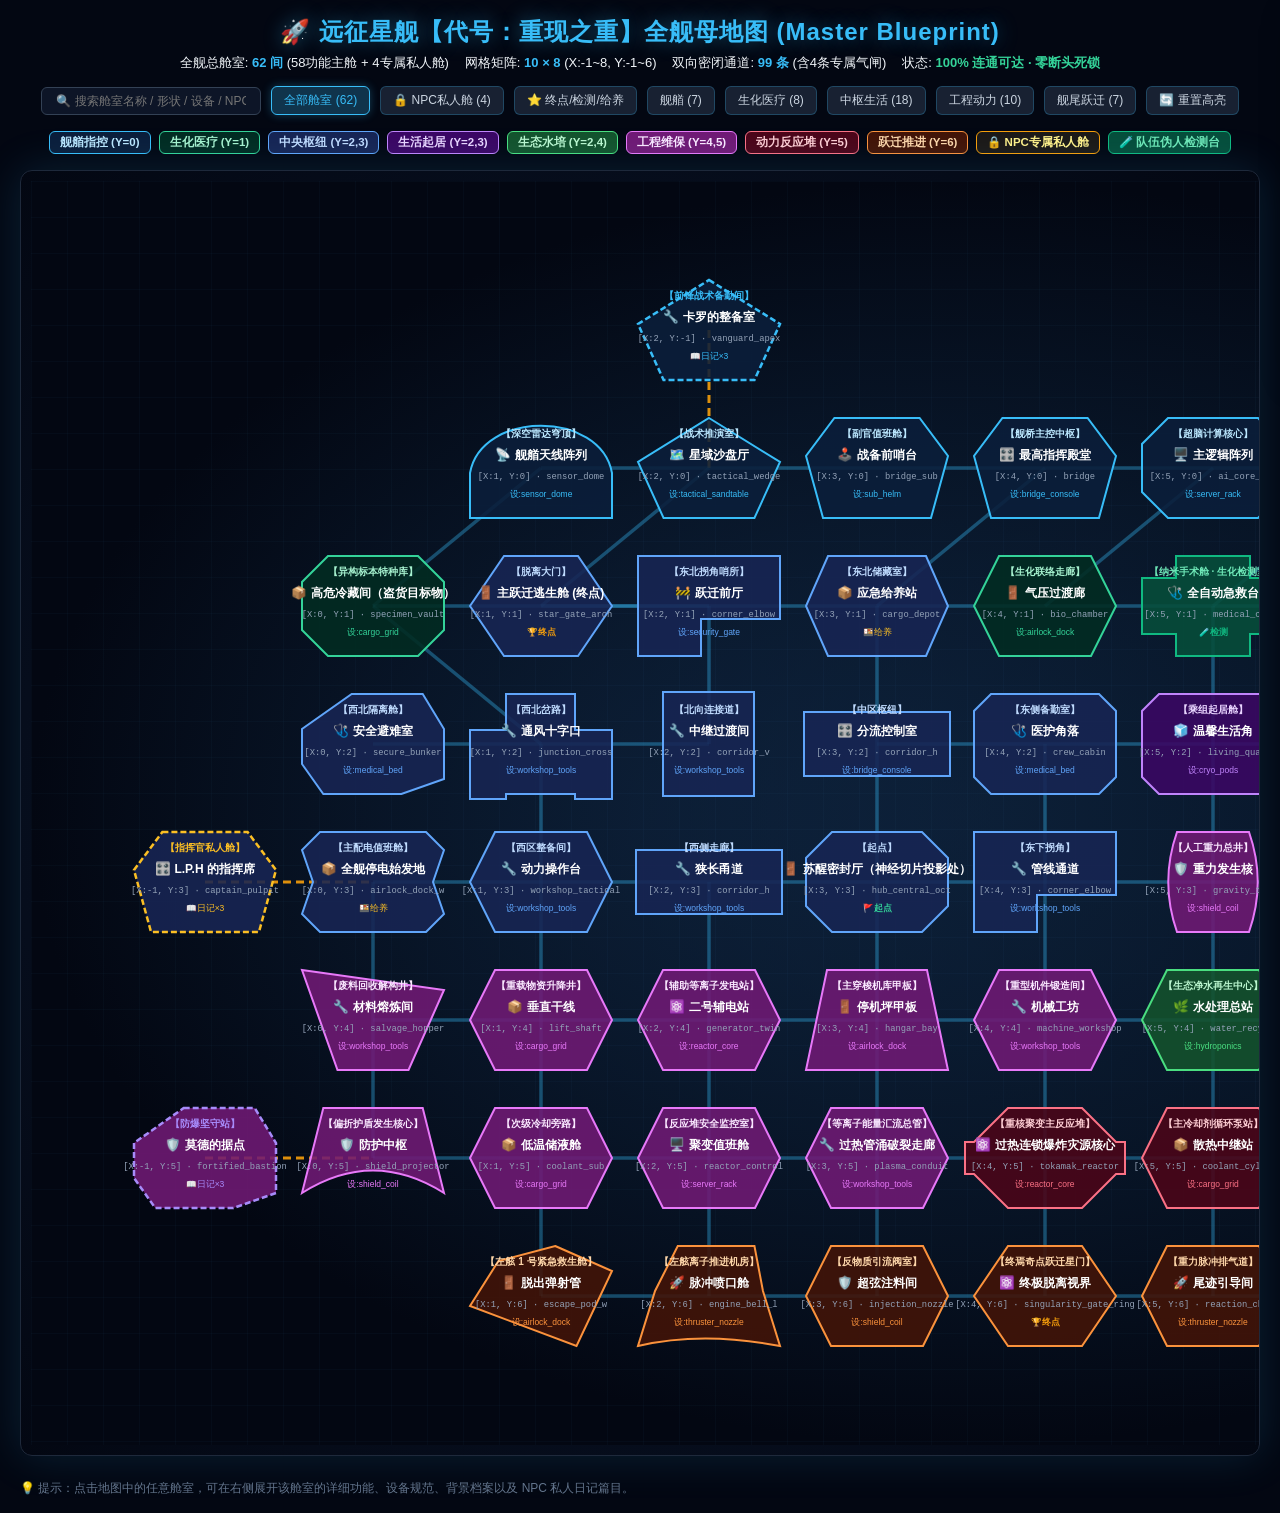
==== commit 445baa30: "refactor: 将NPC名字卡泽全面更正为卡罗并保持资源与存档完全兼容" ====
--- a/preview_master_map.html
+++ b/preview_master_map.html
@@ -2078,7 +2078,7 @@
         
         <!-- 舱室核心名称与微缩图标 -->
         <text x="71" y="41" text-anchor="middle" font-size="12" font-weight="bold" fill="#ffffff" class="room-title">
-            <tspan font-size="12.5">🔧</tspan> 卡泽的整备室
+            <tspan font-size="12.5">🔧</tspan> 卡罗的整备室
         </text>
         
         <!-- 坐标与特有形状 -->
@@ -2192,7 +2192,7 @@
 
     <!-- 交互数据与脚本 -->
     <script>
-        const ROOM_DATA = {"room_sensor_array":{"id":"room_sensor_array","name":"【深空雷达穹顶】舰艏天线阵列","zone":"bow","coord":{"x":1,"y":0},"shape":"sensor_dome","equipment":"sensor_dome","desc":"巨大的偏振抛物面天线正在缓慢旋转，收集来自深空深处的微弱引力波信号。"},"room_tactical_plan":{"id":"room_tactical_plan","name":"【战术推演室】星域沙盘厅","zone":"bow","coord":{"x":2,"y":0},"shape":"tactical_wedge","equipment":"tactical_sandtable","desc":"中央沙盘悬浮着当前星区的立体投影，红蓝光标标示着可能的空间坍缩节点。"},"room_bridge_sub":{"id":"room_bridge_sub","name":"【副官值班舱】战备前哨台","zone":"bow","coord":{"x":3,"y":0},"shape":"bridge_sub","equipment":"sub_helm","desc":"用于紧急戒备状态下的参谋值班席，防爆格栅防护完好。"},"room_bridge_main":{"id":"room_bridge_main","name":"【舰桥主控中枢】最高指挥殿堂","zone":"bow","coord":{"x":4,"y":0},"shape":"bridge","equipment":"bridge_console","desc":"环形落地观测舷窗正对苍茫星海，弧形主控台上的数千控键闪烁着冰蓝微光。"},"room_ai_core":{"id":"room_ai_core","name":"【超脑计算核心】主逻辑阵列","zone":"bow","coord":{"x":5,"y":0},"shape":"ai_core_hex","equipment":"server_rack","desc":"数百组浸泡在液氮中的超导处理器机柜静默嗡鸣，飞船的中枢意识在此奔流。"},"room_comm_center":{"id":"room_comm_center","name":"【全舰应急广播总站】避难通牒发射台","zone":"bow","coord":{"x":6,"y":0},"shape":"comm_tower","equipment":"comm_station","desc":"全舰高音强光应急广播主控台。红色广播麦克风仍保持在【紧急全舰通播】档位，记录着主角在爆炸发生前向全员下达'全员立即撤往休眠舱'的最后避难通牒！"},"room_observation":{"id":"room_observation","name":"【环景天象台】星穹眺望厅","zone":"bow","coord":{"x":7,"y":0},"shape":"observation_dome","equipment":"star_lens","desc":"大角度曲面观察舱，浩瀚的星云与流动的虚数裂缝在此一览无余。"},"room_specimen_vault":{"id":"room_specimen_vault","name":"【异构标本特种库】高危冷藏间（盗货目标物）","zone":"research","coord":{"x":0,"y":1},"shape":"specimen_vault","equipment":"cargo_grid","desc":"多重气锁密封的低温样本柜中，存放着价值连城的未知深空异构高熵晶体。防盗锁上有被激光切割尝试撬动的痕迹，这正是作案者铤而走险的真正盗货动因！"},"room_exit":{"id":"room_exit","name":"【脱离大门】主跃迁逃生舱 (终点)","zone":"hub","coord":{"x":1,"y":1},"shape":"star_gate_arch","equipment":"airlock_dock","desc":"主控台绿灯恒定，折跃引擎待命中！只要启动操作杆即可彻底脱离废墟！","isExit":true},"room_corner_ne":{"id":"room_corner_ne","name":"【东北拐角哨所】跃迁前厅","zone":"hub","coord":{"x":2,"y":1},"shape":"corner_elbow","equipment":"security_gate","desc":"这里的应急指示灯亮起显眼的绿色，左侧就是通向地表的终点气密门！"},"room_storage_ne":{"id":"room_storage_ne","name":"【东北储藏室】应急给养站","zone":"hub","coord":{"x":3,"y":1},"shape":"cargo_depot","equipment":"cargo_grid","desc":"货架上存放着完好无损的自热战备口粮与纯净水储罐！"},"room_bio_corridor":{"id":"room_bio_corridor","name":"【生化联络走廊】气压过渡廊","zone":"research","coord":{"x":4,"y":1},"shape":"bio_chamber","equipment":"airlock_dock","desc":"喷雾消杀喷嘴在感应到移动时发出嘶嘶轻响，地面整洁冰冷。"},"room_med_surgery":{"id":"room_med_surgery","name":"【纳米手术舱 · 生化检测室】全自动急救台","zone":"medical","coord":{"x":5,"y":1},"shape":"medical_cross","equipment":"medical_bed","isDetectionRoom":true,"desc":"悬吊的纳米机械臂保持着待机姿态，生化检测终端在手术台上投下清冷光晕。"},"room_cryo_stasis":{"id":"room_cryo_stasis","name":"【深潜休眠矩阵舱】全员撤离与神经接驳原点","zone":"living","coord":{"x":6,"y":1},"shape":"cryo_array","equipment":"cryo_pods","desc":"数十具人体工学冷冻舱整齐排布。在全舰过热爆炸危机中，全员依照广播指令撤入此地冷冻休眠。中央接驳台上电极紧贴主角头部，24 次跨时空切片还原正是从这里启动！"},"room_decon_airlock":{"id":"room_decon_airlock","name":"【前沿技术科室】黑匣子神经定格站（二号芯片失窃点）","zone":"research","coord":{"x":7,"y":1},"shape":"airlock_dock","equipment":"server_rack","desc":"休眠舱隔壁的绝密新技术科室。这里研发了【黑匣子时空定格技术】——可在停电与受创瞬间全景记录全员位置！然而中央控制台的【二号校验芯片】已被盗走，残留下的恶性数据 Bug 阻碍着真相重现！"},"room_npc3":{"id":"room_npc3","name":"【西北隔离舱】安全避难室","zone":"hub","coord":{"x":0,"y":2},"shape":"secure_bunker","equipment":"medical_bed","desc":"厚重的隔音门虚掩着，里面倒着一名身材高大、身着防爆背心的男人。"},"room_junction_nw":{"id":"room_junction_nw","name":"【西北岔路】通风十字口","zone":"hub","coord":{"x":1,"y":2},"shape":"junction_cross","equipment":"workshop_tools","desc":"通道在此向左通往隔离室，向右折向上层出口通道，冷风从北面灌入。"},"room_path_e":{"id":"room_path_e","name":"【北向连接道】中继过渡间","zone":"hub","coord":{"x":2,"y":2},"shape":"corridor_v","equipment":"workshop_tools","desc":"脚下的合金格栅发出空洞的回响，前方通向东北侧拐弯口。"},"room_hub_n1":{"id":"room_hub_n1","name":"【中区枢纽】分流控制室","zone":"hub","coord":{"x":3,"y":2},"shape":"corridor_h","equipment":"bridge_console","desc":"正前方是紧闭的物资库防爆闸门，右侧通道与东侧急救点相通。"},"room_npc2":{"id":"room_npc2","name":"【东侧备勤室】医护角落","zone":"hub","coord":{"x":4,"y":2},"shape":"crew_cabin","equipment":"medical_bed","desc":"这里似乎曾是一处临时急救点，一名系着救援缎带的少女正昏迷在桌旁。"},"room_living_quarter":{"id":"room_living_quarter","name":"【乘组起居舱】温馨生活角","zone":"living","coord":{"x":5,"y":2},"shape":"living_quarters","equipment":"cryo_pods","desc":"床头贴着地球家园的旧照片，暖黄色的床头灯为冰冷金属平添几分温存。"},"room_hydro_garden":{"id":"room_hydro_garden","name":"【立体水培温室】绿光生态舱","zone":"ecology","coord":{"x":6,"y":2},"shape":"hydro_dome","equipment":"hydroponics","desc":"无土水培种植架上生机盎然，青绿的叶片在粉紫补光灯下静默舒展。"},"room_mess_hall":{"id":"room_mess_hall","name":"【舰员配给餐厅】自动餐吧","zone":"living","coord":{"x":7,"y":2},"shape":"mess_hall","equipment":"cargo_grid","desc":"合成食品贩卖机指示灯闪烁，餐桌整齐排列，空气中弥漫着烤面包香气。"},"room_east_observation":{"id":"room_east_observation","name":"【右舷景观走廊】沉思回廊","zone":"living","coord":{"x":8,"y":2},"shape":"observation_bay_e","equipment":"star_lens","desc":"右舷宽幅落地视窗，可俯瞰飞船巨大的散热翼板与壮丽的深空脉冲。"},"room_west_end":{"id":"room_west_end","name":"【主配电值班舱】全舰停电始发地","zone":"hub","coord":{"x":0,"y":3},"shape":"airlock_dock_w","equipment":"cargo_grid","desc":"全舰高压配电分流箱与紧急断路总闸坐落于此。此刻电闸手柄被暴力拉下，保护锁被硬物砸毁，全舰大断电与时空定格的作案第一现场！角落储物柜还幸存着未受损的能量棒。"},"room_npc1":{"id":"room_npc1","name":"【西区整备间】动力操作台","zone":"hub","coord":{"x":1,"y":3},"shape":"workshop_tactical","equipment":"workshop_tools","desc":"一名穿着战术外衣的青年男子瘫靠在控制柜边，冷峻的脸庞上沾染着灰尘。"},"room_corridor_w1":{"id":"room_corridor_w1","name":"【西侧走廊】狭长甬道","zone":"hub","coord":{"x":2,"y":3},"shape":"corridor_h","equipment":"workshop_tools","desc":"灯光昏暗闪烁，墙壁上有明显的划痕与爆炸熏黑痕迹，继续向西可通向西区整备室。"},"room_start":{"id":"room_start","name":"【起点】苏醒密封厅（神经切片投影处）","zone":"hub","coord":{"x":3,"y":3},"shape":"hub_central_oct","equipment":"airlock_dock","desc":"主角在神经接驳中意识投影的初始落脚点。由于关键芯片失窃与程序 Bug，记忆发生严重逆向断片，只记得周围剧烈的震荡、火光与烧焦味道。"},"room_corner_se":{"id":"room_corner_se","name":"【东下拐角】管线通道","zone":"hub","coord":{"x":4,"y":3},"shape":"corner_elbow","equipment":"workshop_tools","desc":"粗大的冷却管线在头顶发出嗡鸣，地面有些积水，通往东侧舱室。"},"room_gravity_well":{"id":"room_gravity_well","name":"【人工重力总井】重力发生核","zone":"engineering","coord":{"x":5,"y":3},"shape":"gravity_torus","equipment":"shield_coil","desc":"深邃的垂直竖井中央悬浮着高频旋转的奇异质点，维持着全舰 1.0G 的重力场。"},"room_armory":{"id":"room_armory","name":"【舰载武装军械库】防爆军火库","zone":"security","coord":{"x":6,"y":3},"shape":"armory_vault","equipment":"workshop_tools","desc":"重型防爆装甲架上锁闭着电磁脉冲步枪，红外激光防盗光网保持戒备。"},"room_recreation_gym":{"id":"room_recreation_gym","name":"【失重体能训练馆】体能维持舱","zone":"living","coord":{"x":7,"y":3},"shape":"recreation_bay","equipment":"tactical_sandtable","desc":"阻力离心机与抗肌肉萎缩跑台已断电停转，地毯上散落着运动毛巾。"},"room_east_airlock":{"id":"room_east_airlock","name":"【东侧外勤气闸】右舷应急闸","zone":"living","coord":{"x":8,"y":3},"shape":"airlock_dock_e","equipment":"airlock_dock","desc":"橙黄色的减压警示线环绕着防爆闸门，随时可与外界空间救援船接驳。"},"room_salvage_bay":{"id":"room_salvage_bay","name":"【废料回收解构井】材料熔炼间","zone":"engineering","coord":{"x":0,"y":4},"shape":"salvage_hopper","equipment":"workshop_tools","desc":"金属粉碎齿轮巨大的阴影投在铁屑池中，自动化熔炉尚有残存余热。"},"room_cargo_lift":{"id":"room_cargo_lift","name":"【重载物资升降井】垂直干线","zone":"engineering","coord":{"x":1,"y":4},"shape":"lift_shaft","equipment":"cargo_grid","desc":"可承载数吨货物的液压提升平台，上下连接着工程甲板与主生活区。"},"room_sub_generator":{"id":"room_sub_generator","name":"【辅助等离子发电站】二号辅电站","zone":"engineering","coord":{"x":2,"y":4},"shape":"generator_twin","equipment":"reactor_core","desc":"四组中型等离子发生球体发出深蓝电火花，为下层走廊提供备用电力。"},"room_hangar_deck":{"id":"room_hangar_deck","name":"【主穿梭机库甲板】停机坪甲板","zone":"engineering","coord":{"x":3,"y":4},"shape":"hangar_bay","equipment":"airlock_dock","desc":"开阔的机库地面标有醒目的黄色引道线，一架轻微受损的侦察穿梭机静卧其上。"},"room_machine_shop":{"id":"room_machine_shop","name":"【重型机件锻造间】机械工坊","zone":"engineering","coord":{"x":4,"y":4},"shape":"machine_workshop","equipment":"workshop_tools","desc":"数控激光机床与自动化装配台环列四周，工件架上码放着备用阀门与轴承。"},"room_water_purify":{"id":"room_water_purify","name":"【生态净水再生中心】水处理总站","zone":"ecology","coord":{"x":5,"y":4},"shape":"water_recycler","equipment":"hydroponics","desc":"银光闪闪的多级逆渗透滤罐与紫外线水杀菌池发出清脆的水流声。"},"room_life_support":{"id":"room_life_support","name":"【维生环境总控机房】一号核心芯片失窃点","zone":"ecology","coord":{"x":6,"y":4},"shape":"life_support_hex","equipment":"server_rack","desc":"维生循环主机机柜被暴力撬开，原本控制全舰大气与主冷却配比的【一号核心芯片】已被拔走！气流紊乱，直接诱发了底层聚变堆的严重失衡与连锁过热！"},"room_air_recycler":{"id":"room_air_recycler","name":"【通风总管加压站】气体交换室","zone":"ecology","coord":{"x":7,"y":4},"shape":"air_scrubber","equipment":"workshop_tools","desc":"粗壮的换气风道汇聚于此，滤网上结着微霜，气流带着淡淡的臭氧味。"},"room_eva_staging":{"id":"room_eva_staging","name":"【舱外作业整备间】出舱准备室","zone":"engineering","coord":{"x":8,"y":4},"shape":"airlock_dock","equipment":"airlock_dock","desc":"墙上的金属扣锁挂着厚重的舱外宇航服，氧气充气管已就绪待命。"},"room_shields_emitter":{"id":"room_shields_emitter","name":"【偏折护盾发生核心】防护中枢","zone":"engineering","coord":{"x":0,"y":5},"shape":"shield_projector","equipment":"shield_coil","desc":"巨大的电磁线圈环绕着主发生器，空气中弥漫着静电毛刺感。"},"room_sub_coolant":{"id":"room_sub_coolant","name":"【次级冷却旁路】低温储液舱","zone":"engineering","coord":{"x":1,"y":5},"shape":"coolant_sub","equipment":"cargo_grid","desc":"绝热储罐外凝结着一层厚厚的白霜，超低温液氦在封闭管道中无声流淌。"},"room_reactor_control":{"id":"room_reactor_control","name":"【反应堆安全监控室】聚变值班舱","zone":"engineering","coord":{"x":2,"y":5},"shape":"reactor_control","equipment":"server_rack","desc":"防辐射铅玻璃后，数十个仪表严密监视着主聚变炉的磁约束稳定度。"},"room_plasma_manifold":{"id":"room_plasma_manifold","name":"【等离子能量汇流总管】过热管涌破裂走廊","zone":"engineering","coord":{"x":3,"y":5},"shape":"plasma_conduit","equipment":"workshop_tools","desc":"反应堆连锁过热导致的能量回涌在此冲破了管道壁，炽烈的紫金色等离子火焰将合金舱壁熔穿大半，电火花在断裂管线间疯狂跳跃！"},"room_main_reactor":{"id":"room_main_reactor","name":"【重核聚变主反应堆】过热连锁爆炸灾源核心","zone":"propulsion","coord":{"x":4,"y":5},"shape":"tokamak_reactor","equipment":"reactor_core","desc":"巍峨的托卡马克聚变炉外壳严重焦黑龟裂！因环境机房芯片被盗导致冷却断流，主反应堆在此发生剧烈过热爆燃，烈焰撕裂了周围多个走廊，造成全舰致命创伤！"},"room_coolant_tank":{"id":"room_coolant_tank","name":"【主冷却剂循环泵站】散热中继站","zone":"propulsion","coord":{"x":5,"y":5},"shape":"coolant_cylinders","equipment":"cargo_grid","desc":"巨大的四联装增压泵将冷却剂注入反应堆外壳，发出沉雄有力的心跳轰鸣。"},"room_warp_field_gen":{"id":"room_warp_field_gen","name":"【时空定锚偏折中枢】跃迁走私路线篡改处","zone":"propulsion","coord":{"x":6,"y":5},"shape":"warp_nacelle","equipment":"shield_coil","desc":"环状引力发生线圈闪烁着危险的红光，航行定锚坐标已被非法覆写！原本锁定的地球归航航道被篡改为了未知黑市走私空域——作案者意图盗运货物的铁证！"},"room_armored_corridor":{"id":"room_armored_corridor","name":"【舰尾重装甲巡检长廊】防爆甬道","zone":"propulsion","coord":{"x":7,"y":5},"shape":"armored_chute","equipment":"workshop_tools","desc":"数层复合装甲加固的加厚舱壁，可承受数千吨级的直接动能冲击。"},"room_starboard_dock":{"id":"room_starboard_dock","name":"【右舷受力锚定基座】拖曳联络舱","zone":"engineering","coord":{"x":8,"y":5},"shape":"dock_walkway","equipment":"airlock_dock","desc":"用于与空间站干船坞物理硬连接的巨型液压夹具，锁止销已稳稳落槽。"},"room_escape_pod_w":{"id":"room_escape_pod_w","name":"【左舷 1 号紧急救生舱】脱出弹射管","zone":"stern","coord":{"x":1,"y":6},"shape":"escape_pod_w","equipment":"airlock_dock","desc":"小型流线型深空救生艇固定在弹射滑轨上，生命保障系统指示灯全绿。"},"room_ion_thruster_l":{"id":"room_ion_thruster_l","name":"【左舷离子推进机房】脉冲喷口舱","zone":"stern","coord":{"x":2,"y":6},"shape":"engine_bell_l","equipment":"thruster_nozzle","desc":"巨大的蓝色离子喷流喷口在舱外深空吞吐光焰，脚底传来绵密的微震。"},"room_antimatter_tap":{"id":"room_antimatter_tap","name":"【反物质引流阀室】超弦注料间","zone":"stern","coord":{"x":3,"y":6},"shape":"injection_nozzle","equipment":"shield_coil","desc":"反物质磁束缚引流管以微秒级精度开闭，注入跃迁星门的主激发腔。"},"room_singularity_gate":{"id":"room_singularity_gate","name":"【终焉奇点跃迁星门】终极脱离视界","zone":"stern","coord":{"x":4,"y":6},"shape":"singularity_gate_ring","equipment":"reactor_core","desc":"环形莫比乌斯跃迁环发出震颤灵魂的幽蓝共振，踏入其中即可终结轮回！","isExit":true},"room_matter_stream":{"id":"room_matter_stream","name":"【重力脉冲排气道】尾迹引导间","zone":"stern","coord":{"x":5,"y":6},"shape":"reaction_chamber","equipment":"thruster_nozzle","desc":"厚重的格栅后是炽热的高温尾流，将引擎废能安全导向深空虚无。"},"room_ion_thruster_r":{"id":"room_ion_thruster_r","name":"【右舷离子推进机房】脉冲喷口舱","zone":"stern","coord":{"x":6,"y":6},"shape":"engine_bell_r","equipment":"thruster_nozzle","desc":"右舷主喷管动力输出稳定，高频电离器在真空环境中激发出绚烂光弧。"},"room_escape_pod_e":{"id":"room_escape_pod_e","name":"【右舷 2 号紧急救生舱】脱出弹射管","zone":"stern","coord":{"x":7,"y":6},"shape":"escape_pod_e","equipment":"airlock_dock","desc":"备用救援穿梭艇处于预热态，控制面板正在实时计算安全脱离弹道。"},"room_npc_lph":{"id":"room_npc_lph","name":"【指挥官私人舱】L.P.H 的指挥席","zone":"hub","coord":{"x":-1,"y":3},"shape":"captain_pulpit","equipment":"bridge_console","isNpcRoom":true,"npcOwnerId":"lph","isProtagonistRoom":true,"connectsTo":"room_west_end","desc":"指挥官的专属私人舱室，墙上钉着战略地图与巡逻路线分析表。","diary":[{"title":"循环记录 · 第一章","content":"我不知道自己已经经历了多少次轮回。每次从冷冻舱苏醒，回廊里的焦糊气味和金属地面的冰凉感都如此熟悉，却又如此陌生。\n\n唯一能确定的是：队伍里有伪人潜伏。它们能完美复制人类的声音、表情、甚至眼中的恐惧——但在极度压力下，细微的破绽总会暴露。\n\n我必须找到它。在时钟归零之前。"},{"title":"循环记录 · 第二章","content":"在某个早已忘记是第几次的循环里，我犯了一个错误——我开始信任所有人。\n\n结果当然是惨败。伪人从容不迫地在夜幕中割断了我的喉咙，带着满意的微笑合上了舱门。\n\n从那之后，我学会了一件事：在这个回廊里，情感是奢侈品，而怀疑是生存的基石。但我也学会了另一件事——过度的怀疑，会让你亲手推开真正的盟友。"},{"title":"循环记录 · 第三章","content":"卡泽、邵可欣、莫德——他们每一个人，在某个循环里，曾经救过我，也曾经杀过我。\n\n伪人是随机分配的，没有固定身份，只有这一局的命运。所以我不恨任何一个人。\n\n我只是在寻找这一次——这一次——哪个是真正的人类，站在光明的那一侧。"}]},"room_npc_kaze":{"id":"room_npc_kaze","name":"【前锋战术备勤间】卡泽的整备室","zone":"bow","coord":{"x":2,"y":-1},"shape":"vanguard_apex","equipment":"workshop_tools","isNpcRoom":true,"npcOwnerId":"kaze","connectsTo":"room_tactical_plan","desc":"气密门上划着战术标记，地板上散落着弹夹和战术手套。一股淡淡的机油与汗水混合的气味。","diary":[{"title":"战斗日志 · Entry 01","content":"今天又有人在怀疑我。\n\n我懒得解释，解释从来没用。在这种鬼地方，只有行动才能证明一切——而我的行动，全在战果上。\n\n不过……那个指挥官，眼神跟其他人不一样。不是那种满是恐惧的软弱眼神，而是在评估，在计算。\n\n也许这个循环，会有所不同。"},{"title":"战斗日志 · Entry 02","content":"左臂的伤口又开裂了。\n\n是在第07巡逻区那次留下的，那天我用身体挡住了一颗高熵爆破弹，让新兵撤退。那个新兵……已经在上一个循环里被伪人抹杀了。\n\n我不信命，但我信一件事：只要我还站着，防线就不会倒。\n\n就算这个循环里的'我'是个伪人，那个真正的我，也会在某个地方做同样的事。"},{"title":"战斗日志 · Entry 03","content":"有时候我想：如果伪人能完美复制我的记忆和情感，那我和它之间的区别是什么？\n\n也许根本没区别。\n\n也许区别在于：我知道自己是人，而它不需要知道。\n\n……这是我在某个深夜独自坐在这个整备间里，想明白的事。外面走廊里有脚步声，我抓紧了刀柄。警戒状态，永不解除。"}]},"room_npc_shaokexin":{"id":"room_npc_shaokexin","name":"【观测员记录舱】邵可欣的小窝","zone":"living","coord":{"x":8,"y":1},"shape":"panoramic_pod","equipment":"star_lens","isNpcRoom":true,"npcOwnerId":"shaokexin","connectsTo":"room_decon_airlock","desc":"舱室角落摆着几株手工培育的小型植物，灯光温暖橘黄，与冰冷的金属走廊形成鲜明对比。","diary":[{"title":"私人日记 · 第一页","content":"我在这里找到了一支旧钢笔和半本空白本子。\n\n基地爆炸时我正在做记录，爆炸声响起的瞬间，我第一反应是……保护这本本子。不是逃跑，是保护这本本子。\n\n我想这很能说明我是个什么样的人。\n\n妹妹说过，记录是对抗遗忘的唯一方式。她走的那天，我把她所有的话都写下来了。现在腕上这条缎带，就是从那本本子上剪下来的。"},{"title":"私人日记 · 第二页","content":"队伍里有人是伪人，这我知道。\n\n但我不擅长怀疑别人，每次看到大家疲惫而紧张的眼神，我就舍不得投出那一票。\n\n可我有一个秘密：我能感觉到。\n\n不是看出来的，是感觉到的。靠近某些人时，心跳会加速，皮肤会起鸡皮疙瘩，像是在靠近一团没有温度的冰——穿着人皮的冰。\n\n我一直没敢说，因为我怕说错，也怕……说对了。"},{"title":"私人日记 · 第三页","content":"队长，如果你看到这本日记——\n\n我希望这个循环里的你，能记住我。不是作为一个需要被保护的软弱姑娘，而是作为一个，真的很努力在这个黑暗里找到光的人。\n\n我来过，我存在过，我爱过这个世界。\n\n不管这一次的我，是不是能活着走出这片走廊。"}]},"room_npc_mode":{"id":"room_npc_mode","name":"【防爆坚守站】莫德的据点","zone":"engineering","coord":{"x":-1,"y":5},"shape":"fortified_bastion","equipment":"shield_coil","isNpcRoom":true,"npcOwnerId":"mode","connectsTo":"room_shields_emitter","desc":"厚重的防爆盾靠在角落，地上划着手绘的防御阵型图，还有几行晦涩难懂的符号。","diary":[{"title":"观察记录 · 第一则","content":"这不是我第一次执行秘密侦察任务，但这是我第一次……感到不确定。\n\n通常情况下，目标清晰，行动有序，结果可预测。但这次任务里有个变量——那个叫L.P.H的指挥官。\n\n他/她的决策方式与我预测的完全不同。在某个循环里，他/她放弃了明显有利的位置，只为救出一个对任务几乎没有价值的成员。\n\n这让我开始重新评估什么叫做'正确的判断'。"},{"title":"观察记录 · 第二则","content":"有时候我会想，如果伪人其实也有意识，也在某种程度上'感受'着——那这场猎杀游戏，对它们来说是什么？\n\n是恐惧？是困惑？还是……使命？\n\n我不是在为它们辩护。我只是在思考一个问题：判断善恶的标准，是行为，还是意识？\n\n在这个回廊里，也许这个问题从来没有答案。"},{"title":"观察记录 · 第三则","content":"防爆盾的重量，是一种踏实感。\n\n很多人觉得我沉默寡言，难以接近。其实不是的。我只是在观察，在评估，在等待一个合适的时机，说出真正有价值的话。\n\n在某个循环里，我挡在了队长和死亡之间。我不后悔——不管那一局里我是人类还是伪人，那一刻，我做的是正确的事。\n\n这就够了。"}]}};
+        const ROOM_DATA = {"room_sensor_array":{"id":"room_sensor_array","name":"【深空雷达穹顶】舰艏天线阵列","zone":"bow","coord":{"x":1,"y":0},"shape":"sensor_dome","equipment":"sensor_dome","desc":"巨大的偏振抛物面天线正在缓慢旋转，收集来自深空深处的微弱引力波信号。"},"room_tactical_plan":{"id":"room_tactical_plan","name":"【战术推演室】星域沙盘厅","zone":"bow","coord":{"x":2,"y":0},"shape":"tactical_wedge","equipment":"tactical_sandtable","desc":"中央沙盘悬浮着当前星区的立体投影，红蓝光标标示着可能的空间坍缩节点。"},"room_bridge_sub":{"id":"room_bridge_sub","name":"【副官值班舱】战备前哨台","zone":"bow","coord":{"x":3,"y":0},"shape":"bridge_sub","equipment":"sub_helm","desc":"用于紧急戒备状态下的参谋值班席，防爆格栅防护完好。"},"room_bridge_main":{"id":"room_bridge_main","name":"【舰桥主控中枢】最高指挥殿堂","zone":"bow","coord":{"x":4,"y":0},"shape":"bridge","equipment":"bridge_console","desc":"环形落地观测舷窗正对苍茫星海，弧形主控台上的数千控键闪烁着冰蓝微光。"},"room_ai_core":{"id":"room_ai_core","name":"【超脑计算核心】主逻辑阵列","zone":"bow","coord":{"x":5,"y":0},"shape":"ai_core_hex","equipment":"server_rack","desc":"数百组浸泡在液氮中的超导处理器机柜静默嗡鸣，飞船的中枢意识在此奔流。"},"room_comm_center":{"id":"room_comm_center","name":"【全舰应急广播总站】避难通牒发射台","zone":"bow","coord":{"x":6,"y":0},"shape":"comm_tower","equipment":"comm_station","desc":"全舰高音强光应急广播主控台。红色广播麦克风仍保持在【紧急全舰通播】档位，记录着主角在爆炸发生前向全员下达'全员立即撤往休眠舱'的最后避难通牒！"},"room_observation":{"id":"room_observation","name":"【环景天象台】星穹眺望厅","zone":"bow","coord":{"x":7,"y":0},"shape":"observation_dome","equipment":"star_lens","desc":"大角度曲面观察舱，浩瀚的星云与流动的虚数裂缝在此一览无余。"},"room_specimen_vault":{"id":"room_specimen_vault","name":"【异构标本特种库】高危冷藏间（盗货目标物）","zone":"research","coord":{"x":0,"y":1},"shape":"specimen_vault","equipment":"cargo_grid","desc":"多重气锁密封的低温样本柜中，存放着价值连城的未知深空异构高熵晶体。防盗锁上有被激光切割尝试撬动的痕迹，这正是作案者铤而走险的真正盗货动因！"},"room_exit":{"id":"room_exit","name":"【脱离大门】主跃迁逃生舱 (终点)","zone":"hub","coord":{"x":1,"y":1},"shape":"star_gate_arch","equipment":"airlock_dock","desc":"主控台绿灯恒定，折跃引擎待命中！只要启动操作杆即可彻底脱离废墟！","isExit":true},"room_corner_ne":{"id":"room_corner_ne","name":"【东北拐角哨所】跃迁前厅","zone":"hub","coord":{"x":2,"y":1},"shape":"corner_elbow","equipment":"security_gate","desc":"这里的应急指示灯亮起显眼的绿色，左侧就是通向地表的终点气密门！"},"room_storage_ne":{"id":"room_storage_ne","name":"【东北储藏室】应急给养站","zone":"hub","coord":{"x":3,"y":1},"shape":"cargo_depot","equipment":"cargo_grid","desc":"货架上存放着完好无损的自热战备口粮与纯净水储罐！"},"room_bio_corridor":{"id":"room_bio_corridor","name":"【生化联络走廊】气压过渡廊","zone":"research","coord":{"x":4,"y":1},"shape":"bio_chamber","equipment":"airlock_dock","desc":"喷雾消杀喷嘴在感应到移动时发出嘶嘶轻响，地面整洁冰冷。"},"room_med_surgery":{"id":"room_med_surgery","name":"【纳米手术舱 · 生化检测室】全自动急救台","zone":"medical","coord":{"x":5,"y":1},"shape":"medical_cross","equipment":"medical_bed","isDetectionRoom":true,"desc":"悬吊的纳米机械臂保持着待机姿态，生化检测终端在手术台上投下清冷光晕。"},"room_cryo_stasis":{"id":"room_cryo_stasis","name":"【深潜休眠矩阵舱】全员撤离与神经接驳原点","zone":"living","coord":{"x":6,"y":1},"shape":"cryo_array","equipment":"cryo_pods","desc":"数十具人体工学冷冻舱整齐排布。在全舰过热爆炸危机中，全员依照广播指令撤入此地冷冻休眠。中央接驳台上电极紧贴主角头部，24 次跨时空切片还原正是从这里启动！"},"room_decon_airlock":{"id":"room_decon_airlock","name":"【前沿技术科室】黑匣子神经定格站（二号芯片失窃点）","zone":"research","coord":{"x":7,"y":1},"shape":"airlock_dock","equipment":"server_rack","desc":"休眠舱隔壁的绝密新技术科室。这里研发了【黑匣子时空定格技术】——可在停电与受创瞬间全景记录全员位置！然而中央控制台的【二号校验芯片】已被盗走，残留下的恶性数据 Bug 阻碍着真相重现！"},"room_npc3":{"id":"room_npc3","name":"【西北隔离舱】安全避难室","zone":"hub","coord":{"x":0,"y":2},"shape":"secure_bunker","equipment":"medical_bed","desc":"厚重的隔音门虚掩着，里面倒着一名身材高大、身着防爆背心的男人。"},"room_junction_nw":{"id":"room_junction_nw","name":"【西北岔路】通风十字口","zone":"hub","coord":{"x":1,"y":2},"shape":"junction_cross","equipment":"workshop_tools","desc":"通道在此向左通往隔离室，向右折向上层出口通道，冷风从北面灌入。"},"room_path_e":{"id":"room_path_e","name":"【北向连接道】中继过渡间","zone":"hub","coord":{"x":2,"y":2},"shape":"corridor_v","equipment":"workshop_tools","desc":"脚下的合金格栅发出空洞的回响，前方通向东北侧拐弯口。"},"room_hub_n1":{"id":"room_hub_n1","name":"【中区枢纽】分流控制室","zone":"hub","coord":{"x":3,"y":2},"shape":"corridor_h","equipment":"bridge_console","desc":"正前方是紧闭的物资库防爆闸门，右侧通道与东侧急救点相通。"},"room_npc2":{"id":"room_npc2","name":"【东侧备勤室】医护角落","zone":"hub","coord":{"x":4,"y":2},"shape":"crew_cabin","equipment":"medical_bed","desc":"这里似乎曾是一处临时急救点，一名系着救援缎带的少女正昏迷在桌旁。"},"room_living_quarter":{"id":"room_living_quarter","name":"【乘组起居舱】温馨生活角","zone":"living","coord":{"x":5,"y":2},"shape":"living_quarters","equipment":"cryo_pods","desc":"床头贴着地球家园的旧照片，暖黄色的床头灯为冰冷金属平添几分温存。"},"room_hydro_garden":{"id":"room_hydro_garden","name":"【立体水培温室】绿光生态舱","zone":"ecology","coord":{"x":6,"y":2},"shape":"hydro_dome","equipment":"hydroponics","desc":"无土水培种植架上生机盎然，青绿的叶片在粉紫补光灯下静默舒展。"},"room_mess_hall":{"id":"room_mess_hall","name":"【舰员配给餐厅】自动餐吧","zone":"living","coord":{"x":7,"y":2},"shape":"mess_hall","equipment":"cargo_grid","desc":"合成食品贩卖机指示灯闪烁，餐桌整齐排列，空气中弥漫着烤面包香气。"},"room_east_observation":{"id":"room_east_observation","name":"【右舷景观走廊】沉思回廊","zone":"living","coord":{"x":8,"y":2},"shape":"observation_bay_e","equipment":"star_lens","desc":"右舷宽幅落地视窗，可俯瞰飞船巨大的散热翼板与壮丽的深空脉冲。"},"room_west_end":{"id":"room_west_end","name":"【主配电值班舱】全舰停电始发地","zone":"hub","coord":{"x":0,"y":3},"shape":"airlock_dock_w","equipment":"cargo_grid","desc":"全舰高压配电分流箱与紧急断路总闸坐落于此。此刻电闸手柄被暴力拉下，保护锁被硬物砸毁，全舰大断电与时空定格的作案第一现场！角落储物柜还幸存着未受损的能量棒。"},"room_npc1":{"id":"room_npc1","name":"【西区整备间】动力操作台","zone":"hub","coord":{"x":1,"y":3},"shape":"workshop_tactical","equipment":"workshop_tools","desc":"一名穿着战术外衣的青年男子瘫靠在控制柜边，冷峻的脸庞上沾染着灰尘。"},"room_corridor_w1":{"id":"room_corridor_w1","name":"【西侧走廊】狭长甬道","zone":"hub","coord":{"x":2,"y":3},"shape":"corridor_h","equipment":"workshop_tools","desc":"灯光昏暗闪烁，墙壁上有明显的划痕与爆炸熏黑痕迹，继续向西可通向西区整备室。"},"room_start":{"id":"room_start","name":"【起点】苏醒密封厅（神经切片投影处）","zone":"hub","coord":{"x":3,"y":3},"shape":"hub_central_oct","equipment":"airlock_dock","desc":"主角在神经接驳中意识投影的初始落脚点。由于关键芯片失窃与程序 Bug，记忆发生严重逆向断片，只记得周围剧烈的震荡、火光与烧焦味道。"},"room_corner_se":{"id":"room_corner_se","name":"【东下拐角】管线通道","zone":"hub","coord":{"x":4,"y":3},"shape":"corner_elbow","equipment":"workshop_tools","desc":"粗大的冷却管线在头顶发出嗡鸣，地面有些积水，通往东侧舱室。"},"room_gravity_well":{"id":"room_gravity_well","name":"【人工重力总井】重力发生核","zone":"engineering","coord":{"x":5,"y":3},"shape":"gravity_torus","equipment":"shield_coil","desc":"深邃的垂直竖井中央悬浮着高频旋转的奇异质点，维持着全舰 1.0G 的重力场。"},"room_armory":{"id":"room_armory","name":"【舰载武装军械库】防爆军火库","zone":"security","coord":{"x":6,"y":3},"shape":"armory_vault","equipment":"workshop_tools","desc":"重型防爆装甲架上锁闭着电磁脉冲步枪，红外激光防盗光网保持戒备。"},"room_recreation_gym":{"id":"room_recreation_gym","name":"【失重体能训练馆】体能维持舱","zone":"living","coord":{"x":7,"y":3},"shape":"recreation_bay","equipment":"tactical_sandtable","desc":"阻力离心机与抗肌肉萎缩跑台已断电停转，地毯上散落着运动毛巾。"},"room_east_airlock":{"id":"room_east_airlock","name":"【东侧外勤气闸】右舷应急闸","zone":"living","coord":{"x":8,"y":3},"shape":"airlock_dock_e","equipment":"airlock_dock","desc":"橙黄色的减压警示线环绕着防爆闸门，随时可与外界空间救援船接驳。"},"room_salvage_bay":{"id":"room_salvage_bay","name":"【废料回收解构井】材料熔炼间","zone":"engineering","coord":{"x":0,"y":4},"shape":"salvage_hopper","equipment":"workshop_tools","desc":"金属粉碎齿轮巨大的阴影投在铁屑池中，自动化熔炉尚有残存余热。"},"room_cargo_lift":{"id":"room_cargo_lift","name":"【重载物资升降井】垂直干线","zone":"engineering","coord":{"x":1,"y":4},"shape":"lift_shaft","equipment":"cargo_grid","desc":"可承载数吨货物的液压提升平台，上下连接着工程甲板与主生活区。"},"room_sub_generator":{"id":"room_sub_generator","name":"【辅助等离子发电站】二号辅电站","zone":"engineering","coord":{"x":2,"y":4},"shape":"generator_twin","equipment":"reactor_core","desc":"四组中型等离子发生球体发出深蓝电火花，为下层走廊提供备用电力。"},"room_hangar_deck":{"id":"room_hangar_deck","name":"【主穿梭机库甲板】停机坪甲板","zone":"engineering","coord":{"x":3,"y":4},"shape":"hangar_bay","equipment":"airlock_dock","desc":"开阔的机库地面标有醒目的黄色引道线，一架轻微受损的侦察穿梭机静卧其上。"},"room_machine_shop":{"id":"room_machine_shop","name":"【重型机件锻造间】机械工坊","zone":"engineering","coord":{"x":4,"y":4},"shape":"machine_workshop","equipment":"workshop_tools","desc":"数控激光机床与自动化装配台环列四周，工件架上码放着备用阀门与轴承。"},"room_water_purify":{"id":"room_water_purify","name":"【生态净水再生中心】水处理总站","zone":"ecology","coord":{"x":5,"y":4},"shape":"water_recycler","equipment":"hydroponics","desc":"银光闪闪的多级逆渗透滤罐与紫外线水杀菌池发出清脆的水流声。"},"room_life_support":{"id":"room_life_support","name":"【维生环境总控机房】一号核心芯片失窃点","zone":"ecology","coord":{"x":6,"y":4},"shape":"life_support_hex","equipment":"server_rack","desc":"维生循环主机机柜被暴力撬开，原本控制全舰大气与主冷却配比的【一号核心芯片】已被拔走！气流紊乱，直接诱发了底层聚变堆的严重失衡与连锁过热！"},"room_air_recycler":{"id":"room_air_recycler","name":"【通风总管加压站】气体交换室","zone":"ecology","coord":{"x":7,"y":4},"shape":"air_scrubber","equipment":"workshop_tools","desc":"粗壮的换气风道汇聚于此，滤网上结着微霜，气流带着淡淡的臭氧味。"},"room_eva_staging":{"id":"room_eva_staging","name":"【舱外作业整备间】出舱准备室","zone":"engineering","coord":{"x":8,"y":4},"shape":"airlock_dock","equipment":"airlock_dock","desc":"墙上的金属扣锁挂着厚重的舱外宇航服，氧气充气管已就绪待命。"},"room_shields_emitter":{"id":"room_shields_emitter","name":"【偏折护盾发生核心】防护中枢","zone":"engineering","coord":{"x":0,"y":5},"shape":"shield_projector","equipment":"shield_coil","desc":"巨大的电磁线圈环绕着主发生器，空气中弥漫着静电毛刺感。"},"room_sub_coolant":{"id":"room_sub_coolant","name":"【次级冷却旁路】低温储液舱","zone":"engineering","coord":{"x":1,"y":5},"shape":"coolant_sub","equipment":"cargo_grid","desc":"绝热储罐外凝结着一层厚厚的白霜，超低温液氦在封闭管道中无声流淌。"},"room_reactor_control":{"id":"room_reactor_control","name":"【反应堆安全监控室】聚变值班舱","zone":"engineering","coord":{"x":2,"y":5},"shape":"reactor_control","equipment":"server_rack","desc":"防辐射铅玻璃后，数十个仪表严密监视着主聚变炉的磁约束稳定度。"},"room_plasma_manifold":{"id":"room_plasma_manifold","name":"【等离子能量汇流总管】过热管涌破裂走廊","zone":"engineering","coord":{"x":3,"y":5},"shape":"plasma_conduit","equipment":"workshop_tools","desc":"反应堆连锁过热导致的能量回涌在此冲破了管道壁，炽烈的紫金色等离子火焰将合金舱壁熔穿大半，电火花在断裂管线间疯狂跳跃！"},"room_main_reactor":{"id":"room_main_reactor","name":"【重核聚变主反应堆】过热连锁爆炸灾源核心","zone":"propulsion","coord":{"x":4,"y":5},"shape":"tokamak_reactor","equipment":"reactor_core","desc":"巍峨的托卡马克聚变炉外壳严重焦黑龟裂！因环境机房芯片被盗导致冷却断流，主反应堆在此发生剧烈过热爆燃，烈焰撕裂了周围多个走廊，造成全舰致命创伤！"},"room_coolant_tank":{"id":"room_coolant_tank","name":"【主冷却剂循环泵站】散热中继站","zone":"propulsion","coord":{"x":5,"y":5},"shape":"coolant_cylinders","equipment":"cargo_grid","desc":"巨大的四联装增压泵将冷却剂注入反应堆外壳，发出沉雄有力的心跳轰鸣。"},"room_warp_field_gen":{"id":"room_warp_field_gen","name":"【时空定锚偏折中枢】跃迁走私路线篡改处","zone":"propulsion","coord":{"x":6,"y":5},"shape":"warp_nacelle","equipment":"shield_coil","desc":"环状引力发生线圈闪烁着危险的红光，航行定锚坐标已被非法覆写！原本锁定的地球归航航道被篡改为了未知黑市走私空域——作案者意图盗运货物的铁证！"},"room_armored_corridor":{"id":"room_armored_corridor","name":"【舰尾重装甲巡检长廊】防爆甬道","zone":"propulsion","coord":{"x":7,"y":5},"shape":"armored_chute","equipment":"workshop_tools","desc":"数层复合装甲加固的加厚舱壁，可承受数千吨级的直接动能冲击。"},"room_starboard_dock":{"id":"room_starboard_dock","name":"【右舷受力锚定基座】拖曳联络舱","zone":"engineering","coord":{"x":8,"y":5},"shape":"dock_walkway","equipment":"airlock_dock","desc":"用于与空间站干船坞物理硬连接的巨型液压夹具，锁止销已稳稳落槽。"},"room_escape_pod_w":{"id":"room_escape_pod_w","name":"【左舷 1 号紧急救生舱】脱出弹射管","zone":"stern","coord":{"x":1,"y":6},"shape":"escape_pod_w","equipment":"airlock_dock","desc":"小型流线型深空救生艇固定在弹射滑轨上，生命保障系统指示灯全绿。"},"room_ion_thruster_l":{"id":"room_ion_thruster_l","name":"【左舷离子推进机房】脉冲喷口舱","zone":"stern","coord":{"x":2,"y":6},"shape":"engine_bell_l","equipment":"thruster_nozzle","desc":"巨大的蓝色离子喷流喷口在舱外深空吞吐光焰，脚底传来绵密的微震。"},"room_antimatter_tap":{"id":"room_antimatter_tap","name":"【反物质引流阀室】超弦注料间","zone":"stern","coord":{"x":3,"y":6},"shape":"injection_nozzle","equipment":"shield_coil","desc":"反物质磁束缚引流管以微秒级精度开闭，注入跃迁星门的主激发腔。"},"room_singularity_gate":{"id":"room_singularity_gate","name":"【终焉奇点跃迁星门】终极脱离视界","zone":"stern","coord":{"x":4,"y":6},"shape":"singularity_gate_ring","equipment":"reactor_core","desc":"环形莫比乌斯跃迁环发出震颤灵魂的幽蓝共振，踏入其中即可终结轮回！","isExit":true},"room_matter_stream":{"id":"room_matter_stream","name":"【重力脉冲排气道】尾迹引导间","zone":"stern","coord":{"x":5,"y":6},"shape":"reaction_chamber","equipment":"thruster_nozzle","desc":"厚重的格栅后是炽热的高温尾流，将引擎废能安全导向深空虚无。"},"room_ion_thruster_r":{"id":"room_ion_thruster_r","name":"【右舷离子推进机房】脉冲喷口舱","zone":"stern","coord":{"x":6,"y":6},"shape":"engine_bell_r","equipment":"thruster_nozzle","desc":"右舷主喷管动力输出稳定，高频电离器在真空环境中激发出绚烂光弧。"},"room_escape_pod_e":{"id":"room_escape_pod_e","name":"【右舷 2 号紧急救生舱】脱出弹射管","zone":"stern","coord":{"x":7,"y":6},"shape":"escape_pod_e","equipment":"airlock_dock","desc":"备用救援穿梭艇处于预热态，控制面板正在实时计算安全脱离弹道。"},"room_npc_lph":{"id":"room_npc_lph","name":"【指挥官私人舱】L.P.H 的指挥席","zone":"hub","coord":{"x":-1,"y":3},"shape":"captain_pulpit","equipment":"bridge_console","isNpcRoom":true,"npcOwnerId":"lph","isProtagonistRoom":true,"connectsTo":"room_west_end","desc":"指挥官的专属私人舱室，墙上钉着战略地图与巡逻路线分析表。","diary":[{"title":"循环记录 · 第一章","content":"我不知道自己已经经历了多少次轮回。每次从冷冻舱苏醒，回廊里的焦糊气味和金属地面的冰凉感都如此熟悉，却又如此陌生。\n\n唯一能确定的是：队伍里有伪人潜伏。它们能完美复制人类的声音、表情、甚至眼中的恐惧——但在极度压力下，细微的破绽总会暴露。\n\n我必须找到它。在时钟归零之前。"},{"title":"循环记录 · 第二章","content":"在某个早已忘记是第几次的循环里，我犯了一个错误——我开始信任所有人。\n\n结果当然是惨败。伪人从容不迫地在夜幕中割断了我的喉咙，带着满意的微笑合上了舱门。\n\n从那之后，我学会了一件事：在这个回廊里，情感是奢侈品，而怀疑是生存的基石。但我也学会了另一件事——过度的怀疑，会让你亲手推开真正的盟友。"},{"title":"循环记录 · 第三章","content":"卡罗、邵可欣、莫德——他们每一个人，在某个循环里，曾经救过我，也曾经杀过我。\n\n伪人是随机分配的，没有固定身份，只有这一局的命运。所以我不恨任何一个人。\n\n我只是在寻找这一次——这一次——哪个是真正的人类，站在光明的那一侧。"}]},"room_npc_kaze":{"id":"room_npc_kaze","name":"【前锋战术备勤间】卡罗的整备室","zone":"bow","coord":{"x":2,"y":-1},"shape":"vanguard_apex","equipment":"workshop_tools","isNpcRoom":true,"npcOwnerId":"kaze","connectsTo":"room_tactical_plan","desc":"气密门上划着战术标记，地板上散落着弹夹和战术手套。一股淡淡的机油与汗水混合的气味。","diary":[{"title":"战斗日志 · Entry 01","content":"今天又有人在怀疑我。\n\n我懒得解释，解释从来没用。在这种鬼地方，只有行动才能证明一切——而我的行动，全在战果上。\n\n不过……那个指挥官，眼神跟其他人不一样。不是那种满是恐惧的软弱眼神，而是在评估，在计算。\n\n也许这个循环，会有所不同。"},{"title":"战斗日志 · Entry 02","content":"左臂的伤口又开裂了。\n\n是在第07巡逻区那次留下的，那天我用身体挡住了一颗高熵爆破弹，让新兵撤退。那个新兵……已经在上一个循环里被伪人抹杀了。\n\n我不信命，但我信一件事：只要我还站着，防线就不会倒。\n\n就算这个循环里的'我'是个伪人，那个真正的我，也会在某个地方做同样的事。"},{"title":"战斗日志 · Entry 03","content":"有时候我想：如果伪人能完美复制我的记忆和情感，那我和它之间的区别是什么？\n\n也许根本没区别。\n\n也许区别在于：我知道自己是人，而它不需要知道。\n\n……这是我在某个深夜独自坐在这个整备间里，想明白的事。外面走廊里有脚步声，我抓紧了刀柄。警戒状态，永不解除。"}]},"room_npc_shaokexin":{"id":"room_npc_shaokexin","name":"【观测员记录舱】邵可欣的小窝","zone":"living","coord":{"x":8,"y":1},"shape":"panoramic_pod","equipment":"star_lens","isNpcRoom":true,"npcOwnerId":"shaokexin","connectsTo":"room_decon_airlock","desc":"舱室角落摆着几株手工培育的小型植物，灯光温暖橘黄，与冰冷的金属走廊形成鲜明对比。","diary":[{"title":"私人日记 · 第一页","content":"我在这里找到了一支旧钢笔和半本空白本子。\n\n基地爆炸时我正在做记录，爆炸声响起的瞬间，我第一反应是……保护这本本子。不是逃跑，是保护这本本子。\n\n我想这很能说明我是个什么样的人。\n\n妹妹说过，记录是对抗遗忘的唯一方式。她走的那天，我把她所有的话都写下来了。现在腕上这条缎带，就是从那本本子上剪下来的。"},{"title":"私人日记 · 第二页","content":"队伍里有人是伪人，这我知道。\n\n但我不擅长怀疑别人，每次看到大家疲惫而紧张的眼神，我就舍不得投出那一票。\n\n可我有一个秘密：我能感觉到。\n\n不是看出来的，是感觉到的。靠近某些人时，心跳会加速，皮肤会起鸡皮疙瘩，像是在靠近一团没有温度的冰——穿着人皮的冰。\n\n我一直没敢说，因为我怕说错，也怕……说对了。"},{"title":"私人日记 · 第三页","content":"队长，如果你看到这本日记——\n\n我希望这个循环里的你，能记住我。不是作为一个需要被保护的软弱姑娘，而是作为一个，真的很努力在这个黑暗里找到光的人。\n\n我来过，我存在过，我爱过这个世界。\n\n不管这一次的我，是不是能活着走出这片走廊。"}]},"room_npc_mode":{"id":"room_npc_mode","name":"【防爆坚守站】莫德的据点","zone":"engineering","coord":{"x":-1,"y":5},"shape":"fortified_bastion","equipment":"shield_coil","isNpcRoom":true,"npcOwnerId":"mode","connectsTo":"room_shields_emitter","desc":"厚重的防爆盾靠在角落，地上划着手绘的防御阵型图，还有几行晦涩难懂的符号。","diary":[{"title":"观察记录 · 第一则","content":"这不是我第一次执行秘密侦察任务，但这是我第一次……感到不确定。\n\n通常情况下，目标清晰，行动有序，结果可预测。但这次任务里有个变量——那个叫L.P.H的指挥官。\n\n他/她的决策方式与我预测的完全不同。在某个循环里，他/她放弃了明显有利的位置，只为救出一个对任务几乎没有价值的成员。\n\n这让我开始重新评估什么叫做'正确的判断'。"},{"title":"观察记录 · 第二则","content":"有时候我会想，如果伪人其实也有意识，也在某种程度上'感受'着——那这场猎杀游戏，对它们来说是什么？\n\n是恐惧？是困惑？还是……使命？\n\n我不是在为它们辩护。我只是在思考一个问题：判断善恶的标准，是行为，还是意识？\n\n在这个回廊里，也许这个问题从来没有答案。"},{"title":"观察记录 · 第三则","content":"防爆盾的重量，是一种踏实感。\n\n很多人觉得我沉默寡言，难以接近。其实不是的。我只是在观察，在评估，在等待一个合适的时机，说出真正有价值的话。\n\n在某个循环里，我挡在了队长和死亡之间。我不后悔——不管那一局里我是人类还是伪人，那一刻，我做的是正确的事。\n\n这就够了。"}]}};
         const CONNECTIONS = [["room_npc_lph","room_west_end"],["room_npc_kaze","room_tactical_plan"],["room_npc_shaokexin","room_decon_airlock"],["room_npc_mode","room_shields_emitter"],["room_sensor_array","room_tactical_plan"],["room_tactical_plan","room_bridge_sub"],["room_bridge_sub","room_bridge_main"],["room_bridge_main","room_ai_core"],["room_ai_core","room_comm_center"],["room_comm_center","room_observation"],["room_sensor_array","room_specimen_vault"],["room_tactical_plan","room_exit"],["room_bridge_main","room_storage_ne"],["room_ai_core","room_bio_corridor"],["room_comm_center","room_med_surgery"],["room_observation","room_cryo_stasis"],["room_specimen_vault","room_exit"],["room_exit","room_corner_ne"],["room_corner_ne","room_storage_ne"],["room_storage_ne","room_bio_corridor"],["room_bio_corridor","room_med_surgery"],["room_med_surgery","room_cryo_stasis"],["room_cryo_stasis","room_decon_airlock"],["room_start","room_corridor_w1"],["room_start","room_corner_se"],["room_start","room_hub_n1"],["room_corner_se","room_npc2"],["room_npc2","room_hub_n1"],["room_hub_n1","room_storage_ne"],["room_corridor_w1","room_npc1"],["room_npc1","room_west_end"],["room_npc1","room_junction_nw"],["room_junction_nw","room_npc3"],["room_junction_nw","room_path_e"],["room_junction_nw","room_specimen_vault"],["room_path_e","room_corner_ne"],["room_corner_ne","room_exit"],["room_npc2","room_living_quarter"],["room_living_quarter","room_hydro_garden"],["room_hydro_garden","room_mess_hall"],["room_mess_hall","room_east_observation"],["room_med_surgery","room_living_quarter"],["room_cryo_stasis","room_hydro_garden"],["room_decon_airlock","room_mess_hall"],["room_corner_se","room_gravity_well"],["room_gravity_well","room_armory"],["room_armory","room_recreation_gym"],["room_recreation_gym","room_east_airlock"],["room_living_quarter","room_gravity_well"],["room_hydro_garden","room_armory"],["room_mess_hall","room_recreation_gym"],["room_east_observation","room_east_airlock"],["room_west_end","room_salvage_bay"],["room_npc1","room_cargo_lift"],["room_corridor_w1","room_sub_generator"],["room_start","room_hangar_deck"],["room_corner_se","room_machine_shop"],["room_gravity_well","room_water_purify"],["room_armory","room_life_support"],["room_recreation_gym","room_air_recycler"],["room_east_airlock","room_eva_staging"],["room_salvage_bay","room_cargo_lift"],["room_cargo_lift","room_sub_generator"],["room_sub_generator","room_hangar_deck"],["room_hangar_deck","room_machine_shop"],["room_machine_shop","room_water_purify"],["room_water_purify","room_life_support"],["room_life_support","room_air_recycler"],["room_air_recycler","room_eva_staging"],["room_salvage_bay","room_shields_emitter"],["room_cargo_lift","room_sub_coolant"],["room_sub_generator","room_reactor_control"],["room_hangar_deck","room_plasma_manifold"],["room_machine_shop","room_main_reactor"],["room_water_purify","room_coolant_tank"],["room_life_support","room_warp_field_gen"],["room_air_recycler","room_armored_corridor"],["room_eva_staging","room_starboard_dock"],["room_shields_emitter","room_sub_coolant"],["room_sub_coolant","room_reactor_control"],["room_reactor_control","room_plasma_manifold"],["room_plasma_manifold","room_main_reactor"],["room_main_reactor","room_coolant_tank"],["room_coolant_tank","room_warp_field_gen"],["room_warp_field_gen","room_armored_corridor"],["room_armored_corridor","room_starboard_dock"],["room_sub_coolant","room_escape_pod_w"],["room_reactor_control","room_ion_thruster_l"],["room_plasma_manifold","room_antimatter_tap"],["room_main_reactor","room_singularity_gate"],["room_coolant_tank","room_matter_stream"],["room_warp_field_gen","room_ion_thruster_r"],["room_armored_corridor","room_escape_pod_e"],["room_escape_pod_w","room_ion_thruster_l"],["room_ion_thruster_l","room_antimatter_tap"],["room_antimatter_tap","room_singularity_gate"],["room_singularity_gate","room_matter_stream"],["room_matter_stream","room_ion_thruster_r"],["room_ion_thruster_r","room_escape_pod_e"]];
 
         // 计算各舱室的连通邻居
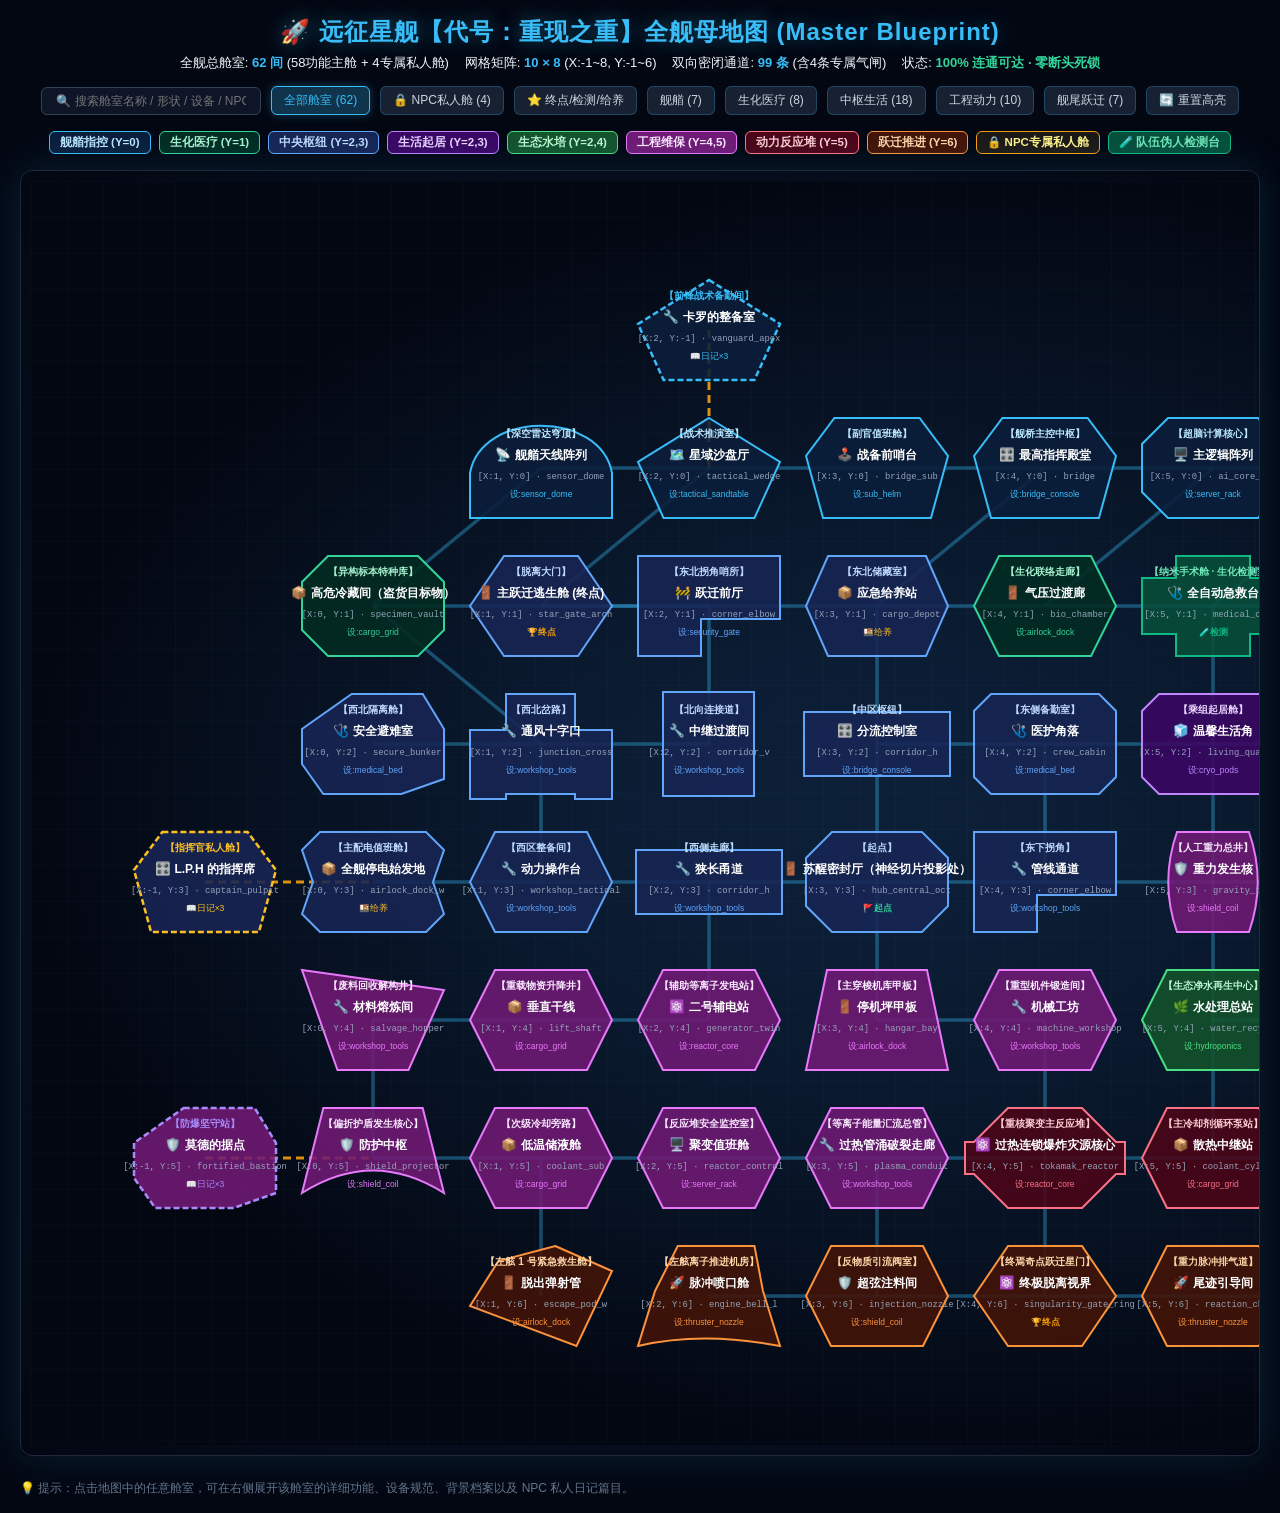
==== commit eef79ca9: "refactor: 精简中下半区冗余连线，划定工程生态隔离壁并确保25关连通性" ====
--- a/preview_master_map.html
+++ b/preview_master_map.html
@@ -299,31 +299,19 @@
 <line x1="1350" y1="563" x2="1350" y2="701" stroke="rgba(56,189,248,0.35)" stroke-width="3.5" class="conn-line conn-main" data-conn="room_hydro_garden-room_armory" />
 <line x1="1518" y1="563" x2="1518" y2="701" stroke="rgba(56,189,248,0.35)" stroke-width="3.5" class="conn-line conn-main" data-conn="room_mess_hall-room_recreation_gym" />
 <line x1="1686" y1="563" x2="1686" y2="701" stroke="rgba(56,189,248,0.35)" stroke-width="3.5" class="conn-line conn-main" data-conn="room_east_observation-room_east_airlock" />
-<line x1="342" y1="701" x2="342" y2="839" stroke="rgba(56,189,248,0.35)" stroke-width="3.5" class="conn-line conn-main" data-conn="room_west_end-room_salvage_bay" />
-<line x1="510" y1="701" x2="510" y2="839" stroke="rgba(56,189,248,0.35)" stroke-width="3.5" class="conn-line conn-main" data-conn="room_npc1-room_cargo_lift" />
 <line x1="678" y1="701" x2="678" y2="839" stroke="rgba(56,189,248,0.35)" stroke-width="3.5" class="conn-line conn-main" data-conn="room_corridor_w1-room_sub_generator" />
 <line x1="846" y1="701" x2="846" y2="839" stroke="rgba(56,189,248,0.35)" stroke-width="3.5" class="conn-line conn-main" data-conn="room_start-room_hangar_deck" />
-<line x1="1014" y1="701" x2="1014" y2="839" stroke="rgba(56,189,248,0.35)" stroke-width="3.5" class="conn-line conn-main" data-conn="room_corner_se-room_machine_shop" />
 <line x1="1182" y1="701" x2="1182" y2="839" stroke="rgba(56,189,248,0.35)" stroke-width="3.5" class="conn-line conn-main" data-conn="room_gravity_well-room_water_purify" />
-<line x1="1350" y1="701" x2="1350" y2="839" stroke="rgba(56,189,248,0.35)" stroke-width="3.5" class="conn-line conn-main" data-conn="room_armory-room_life_support" />
-<line x1="1518" y1="701" x2="1518" y2="839" stroke="rgba(56,189,248,0.35)" stroke-width="3.5" class="conn-line conn-main" data-conn="room_recreation_gym-room_air_recycler" />
 <line x1="1686" y1="701" x2="1686" y2="839" stroke="rgba(56,189,248,0.35)" stroke-width="3.5" class="conn-line conn-main" data-conn="room_east_airlock-room_eva_staging" />
 <line x1="342" y1="839" x2="510" y2="839" stroke="rgba(56,189,248,0.35)" stroke-width="3.5" class="conn-line conn-main" data-conn="room_salvage_bay-room_cargo_lift" />
 <line x1="510" y1="839" x2="678" y2="839" stroke="rgba(56,189,248,0.35)" stroke-width="3.5" class="conn-line conn-main" data-conn="room_cargo_lift-room_sub_generator" />
-<line x1="678" y1="839" x2="846" y2="839" stroke="rgba(56,189,248,0.35)" stroke-width="3.5" class="conn-line conn-main" data-conn="room_sub_generator-room_hangar_deck" />
 <line x1="846" y1="839" x2="1014" y2="839" stroke="rgba(56,189,248,0.35)" stroke-width="3.5" class="conn-line conn-main" data-conn="room_hangar_deck-room_machine_shop" />
-<line x1="1014" y1="839" x2="1182" y2="839" stroke="rgba(56,189,248,0.35)" stroke-width="3.5" class="conn-line conn-main" data-conn="room_machine_shop-room_water_purify" />
 <line x1="1182" y1="839" x2="1350" y2="839" stroke="rgba(56,189,248,0.35)" stroke-width="3.5" class="conn-line conn-main" data-conn="room_water_purify-room_life_support" />
 <line x1="1350" y1="839" x2="1518" y2="839" stroke="rgba(56,189,248,0.35)" stroke-width="3.5" class="conn-line conn-main" data-conn="room_life_support-room_air_recycler" />
 <line x1="1518" y1="839" x2="1686" y2="839" stroke="rgba(56,189,248,0.35)" stroke-width="3.5" class="conn-line conn-main" data-conn="room_air_recycler-room_eva_staging" />
 <line x1="342" y1="839" x2="342" y2="977" stroke="rgba(56,189,248,0.35)" stroke-width="3.5" class="conn-line conn-main" data-conn="room_salvage_bay-room_shields_emitter" />
-<line x1="510" y1="839" x2="510" y2="977" stroke="rgba(56,189,248,0.35)" stroke-width="3.5" class="conn-line conn-main" data-conn="room_cargo_lift-room_sub_coolant" />
-<line x1="678" y1="839" x2="678" y2="977" stroke="rgba(56,189,248,0.35)" stroke-width="3.5" class="conn-line conn-main" data-conn="room_sub_generator-room_reactor_control" />
-<line x1="846" y1="839" x2="846" y2="977" stroke="rgba(56,189,248,0.35)" stroke-width="3.5" class="conn-line conn-main" data-conn="room_hangar_deck-room_plasma_manifold" />
 <line x1="1014" y1="839" x2="1014" y2="977" stroke="rgba(56,189,248,0.35)" stroke-width="3.5" class="conn-line conn-main" data-conn="room_machine_shop-room_main_reactor" />
 <line x1="1182" y1="839" x2="1182" y2="977" stroke="rgba(56,189,248,0.35)" stroke-width="3.5" class="conn-line conn-main" data-conn="room_water_purify-room_coolant_tank" />
-<line x1="1350" y1="839" x2="1350" y2="977" stroke="rgba(56,189,248,0.35)" stroke-width="3.5" class="conn-line conn-main" data-conn="room_life_support-room_warp_field_gen" />
-<line x1="1518" y1="839" x2="1518" y2="977" stroke="rgba(56,189,248,0.35)" stroke-width="3.5" class="conn-line conn-main" data-conn="room_air_recycler-room_armored_corridor" />
 <line x1="1686" y1="839" x2="1686" y2="977" stroke="rgba(56,189,248,0.35)" stroke-width="3.5" class="conn-line conn-main" data-conn="room_eva_staging-room_starboard_dock" />
 <line x1="342" y1="977" x2="510" y2="977" stroke="rgba(56,189,248,0.35)" stroke-width="3.5" class="conn-line conn-main" data-conn="room_shields_emitter-room_sub_coolant" />
 <line x1="510" y1="977" x2="678" y2="977" stroke="rgba(56,189,248,0.35)" stroke-width="3.5" class="conn-line conn-main" data-conn="room_sub_coolant-room_reactor_control" />
@@ -334,18 +322,13 @@
 <line x1="1350" y1="977" x2="1518" y2="977" stroke="rgba(56,189,248,0.35)" stroke-width="3.5" class="conn-line conn-main" data-conn="room_warp_field_gen-room_armored_corridor" />
 <line x1="1518" y1="977" x2="1686" y2="977" stroke="rgba(56,189,248,0.35)" stroke-width="3.5" class="conn-line conn-main" data-conn="room_armored_corridor-room_starboard_dock" />
 <line x1="510" y1="977" x2="510" y2="1115" stroke="rgba(56,189,248,0.35)" stroke-width="3.5" class="conn-line conn-main" data-conn="room_sub_coolant-room_escape_pod_w" />
-<line x1="678" y1="977" x2="678" y2="1115" stroke="rgba(56,189,248,0.35)" stroke-width="3.5" class="conn-line conn-main" data-conn="room_reactor_control-room_ion_thruster_l" />
 <line x1="846" y1="977" x2="846" y2="1115" stroke="rgba(56,189,248,0.35)" stroke-width="3.5" class="conn-line conn-main" data-conn="room_plasma_manifold-room_antimatter_tap" />
 <line x1="1014" y1="977" x2="1014" y2="1115" stroke="rgba(56,189,248,0.35)" stroke-width="3.5" class="conn-line conn-main" data-conn="room_main_reactor-room_singularity_gate" />
-<line x1="1182" y1="977" x2="1182" y2="1115" stroke="rgba(56,189,248,0.35)" stroke-width="3.5" class="conn-line conn-main" data-conn="room_coolant_tank-room_matter_stream" />
-<line x1="1350" y1="977" x2="1350" y2="1115" stroke="rgba(56,189,248,0.35)" stroke-width="3.5" class="conn-line conn-main" data-conn="room_warp_field_gen-room_ion_thruster_r" />
 <line x1="1518" y1="977" x2="1518" y2="1115" stroke="rgba(56,189,248,0.35)" stroke-width="3.5" class="conn-line conn-main" data-conn="room_armored_corridor-room_escape_pod_e" />
-<line x1="510" y1="1115" x2="678" y2="1115" stroke="rgba(56,189,248,0.35)" stroke-width="3.5" class="conn-line conn-main" data-conn="room_escape_pod_w-room_ion_thruster_l" />
 <line x1="678" y1="1115" x2="846" y2="1115" stroke="rgba(56,189,248,0.35)" stroke-width="3.5" class="conn-line conn-main" data-conn="room_ion_thruster_l-room_antimatter_tap" />
 <line x1="846" y1="1115" x2="1014" y2="1115" stroke="rgba(56,189,248,0.35)" stroke-width="3.5" class="conn-line conn-main" data-conn="room_antimatter_tap-room_singularity_gate" />
 <line x1="1014" y1="1115" x2="1182" y2="1115" stroke="rgba(56,189,248,0.35)" stroke-width="3.5" class="conn-line conn-main" data-conn="room_singularity_gate-room_matter_stream" />
 <line x1="1182" y1="1115" x2="1350" y2="1115" stroke="rgba(56,189,248,0.35)" stroke-width="3.5" class="conn-line conn-main" data-conn="room_matter_stream-room_ion_thruster_r" />
-<line x1="1350" y1="1115" x2="1518" y2="1115" stroke="rgba(56,189,248,0.35)" stroke-width="3.5" class="conn-line conn-main" data-conn="room_ion_thruster_r-room_escape_pod_e" />
 
             </g>
             
@@ -2193,7 +2176,7 @@
     <!-- 交互数据与脚本 -->
     <script>
         const ROOM_DATA = {"room_sensor_array":{"id":"room_sensor_array","name":"【深空雷达穹顶】舰艏天线阵列","zone":"bow","coord":{"x":1,"y":0},"shape":"sensor_dome","equipment":"sensor_dome","desc":"巨大的偏振抛物面天线正在缓慢旋转，收集来自深空深处的微弱引力波信号。"},"room_tactical_plan":{"id":"room_tactical_plan","name":"【战术推演室】星域沙盘厅","zone":"bow","coord":{"x":2,"y":0},"shape":"tactical_wedge","equipment":"tactical_sandtable","desc":"中央沙盘悬浮着当前星区的立体投影，红蓝光标标示着可能的空间坍缩节点。"},"room_bridge_sub":{"id":"room_bridge_sub","name":"【副官值班舱】战备前哨台","zone":"bow","coord":{"x":3,"y":0},"shape":"bridge_sub","equipment":"sub_helm","desc":"用于紧急戒备状态下的参谋值班席，防爆格栅防护完好。"},"room_bridge_main":{"id":"room_bridge_main","name":"【舰桥主控中枢】最高指挥殿堂","zone":"bow","coord":{"x":4,"y":0},"shape":"bridge","equipment":"bridge_console","desc":"环形落地观测舷窗正对苍茫星海，弧形主控台上的数千控键闪烁着冰蓝微光。"},"room_ai_core":{"id":"room_ai_core","name":"【超脑计算核心】主逻辑阵列","zone":"bow","coord":{"x":5,"y":0},"shape":"ai_core_hex","equipment":"server_rack","desc":"数百组浸泡在液氮中的超导处理器机柜静默嗡鸣，飞船的中枢意识在此奔流。"},"room_comm_center":{"id":"room_comm_center","name":"【全舰应急广播总站】避难通牒发射台","zone":"bow","coord":{"x":6,"y":0},"shape":"comm_tower","equipment":"comm_station","desc":"全舰高音强光应急广播主控台。红色广播麦克风仍保持在【紧急全舰通播】档位，记录着主角在爆炸发生前向全员下达'全员立即撤往休眠舱'的最后避难通牒！"},"room_observation":{"id":"room_observation","name":"【环景天象台】星穹眺望厅","zone":"bow","coord":{"x":7,"y":0},"shape":"observation_dome","equipment":"star_lens","desc":"大角度曲面观察舱，浩瀚的星云与流动的虚数裂缝在此一览无余。"},"room_specimen_vault":{"id":"room_specimen_vault","name":"【异构标本特种库】高危冷藏间（盗货目标物）","zone":"research","coord":{"x":0,"y":1},"shape":"specimen_vault","equipment":"cargo_grid","desc":"多重气锁密封的低温样本柜中，存放着价值连城的未知深空异构高熵晶体。防盗锁上有被激光切割尝试撬动的痕迹，这正是作案者铤而走险的真正盗货动因！"},"room_exit":{"id":"room_exit","name":"【脱离大门】主跃迁逃生舱 (终点)","zone":"hub","coord":{"x":1,"y":1},"shape":"star_gate_arch","equipment":"airlock_dock","desc":"主控台绿灯恒定，折跃引擎待命中！只要启动操作杆即可彻底脱离废墟！","isExit":true},"room_corner_ne":{"id":"room_corner_ne","name":"【东北拐角哨所】跃迁前厅","zone":"hub","coord":{"x":2,"y":1},"shape":"corner_elbow","equipment":"security_gate","desc":"这里的应急指示灯亮起显眼的绿色，左侧就是通向地表的终点气密门！"},"room_storage_ne":{"id":"room_storage_ne","name":"【东北储藏室】应急给养站","zone":"hub","coord":{"x":3,"y":1},"shape":"cargo_depot","equipment":"cargo_grid","desc":"货架上存放着完好无损的自热战备口粮与纯净水储罐！"},"room_bio_corridor":{"id":"room_bio_corridor","name":"【生化联络走廊】气压过渡廊","zone":"research","coord":{"x":4,"y":1},"shape":"bio_chamber","equipment":"airlock_dock","desc":"喷雾消杀喷嘴在感应到移动时发出嘶嘶轻响，地面整洁冰冷。"},"room_med_surgery":{"id":"room_med_surgery","name":"【纳米手术舱 · 生化检测室】全自动急救台","zone":"medical","coord":{"x":5,"y":1},"shape":"medical_cross","equipment":"medical_bed","isDetectionRoom":true,"desc":"悬吊的纳米机械臂保持着待机姿态，生化检测终端在手术台上投下清冷光晕。"},"room_cryo_stasis":{"id":"room_cryo_stasis","name":"【深潜休眠矩阵舱】全员撤离与神经接驳原点","zone":"living","coord":{"x":6,"y":1},"shape":"cryo_array","equipment":"cryo_pods","desc":"数十具人体工学冷冻舱整齐排布。在全舰过热爆炸危机中，全员依照广播指令撤入此地冷冻休眠。中央接驳台上电极紧贴主角头部，24 次跨时空切片还原正是从这里启动！"},"room_decon_airlock":{"id":"room_decon_airlock","name":"【前沿技术科室】黑匣子神经定格站（二号芯片失窃点）","zone":"research","coord":{"x":7,"y":1},"shape":"airlock_dock","equipment":"server_rack","desc":"休眠舱隔壁的绝密新技术科室。这里研发了【黑匣子时空定格技术】——可在停电与受创瞬间全景记录全员位置！然而中央控制台的【二号校验芯片】已被盗走，残留下的恶性数据 Bug 阻碍着真相重现！"},"room_npc3":{"id":"room_npc3","name":"【西北隔离舱】安全避难室","zone":"hub","coord":{"x":0,"y":2},"shape":"secure_bunker","equipment":"medical_bed","desc":"厚重的隔音门虚掩着，里面倒着一名身材高大、身着防爆背心的男人。"},"room_junction_nw":{"id":"room_junction_nw","name":"【西北岔路】通风十字口","zone":"hub","coord":{"x":1,"y":2},"shape":"junction_cross","equipment":"workshop_tools","desc":"通道在此向左通往隔离室，向右折向上层出口通道，冷风从北面灌入。"},"room_path_e":{"id":"room_path_e","name":"【北向连接道】中继过渡间","zone":"hub","coord":{"x":2,"y":2},"shape":"corridor_v","equipment":"workshop_tools","desc":"脚下的合金格栅发出空洞的回响，前方通向东北侧拐弯口。"},"room_hub_n1":{"id":"room_hub_n1","name":"【中区枢纽】分流控制室","zone":"hub","coord":{"x":3,"y":2},"shape":"corridor_h","equipment":"bridge_console","desc":"正前方是紧闭的物资库防爆闸门，右侧通道与东侧急救点相通。"},"room_npc2":{"id":"room_npc2","name":"【东侧备勤室】医护角落","zone":"hub","coord":{"x":4,"y":2},"shape":"crew_cabin","equipment":"medical_bed","desc":"这里似乎曾是一处临时急救点，一名系着救援缎带的少女正昏迷在桌旁。"},"room_living_quarter":{"id":"room_living_quarter","name":"【乘组起居舱】温馨生活角","zone":"living","coord":{"x":5,"y":2},"shape":"living_quarters","equipment":"cryo_pods","desc":"床头贴着地球家园的旧照片，暖黄色的床头灯为冰冷金属平添几分温存。"},"room_hydro_garden":{"id":"room_hydro_garden","name":"【立体水培温室】绿光生态舱","zone":"ecology","coord":{"x":6,"y":2},"shape":"hydro_dome","equipment":"hydroponics","desc":"无土水培种植架上生机盎然，青绿的叶片在粉紫补光灯下静默舒展。"},"room_mess_hall":{"id":"room_mess_hall","name":"【舰员配给餐厅】自动餐吧","zone":"living","coord":{"x":7,"y":2},"shape":"mess_hall","equipment":"cargo_grid","desc":"合成食品贩卖机指示灯闪烁，餐桌整齐排列，空气中弥漫着烤面包香气。"},"room_east_observation":{"id":"room_east_observation","name":"【右舷景观走廊】沉思回廊","zone":"living","coord":{"x":8,"y":2},"shape":"observation_bay_e","equipment":"star_lens","desc":"右舷宽幅落地视窗，可俯瞰飞船巨大的散热翼板与壮丽的深空脉冲。"},"room_west_end":{"id":"room_west_end","name":"【主配电值班舱】全舰停电始发地","zone":"hub","coord":{"x":0,"y":3},"shape":"airlock_dock_w","equipment":"cargo_grid","desc":"全舰高压配电分流箱与紧急断路总闸坐落于此。此刻电闸手柄被暴力拉下，保护锁被硬物砸毁，全舰大断电与时空定格的作案第一现场！角落储物柜还幸存着未受损的能量棒。"},"room_npc1":{"id":"room_npc1","name":"【西区整备间】动力操作台","zone":"hub","coord":{"x":1,"y":3},"shape":"workshop_tactical","equipment":"workshop_tools","desc":"一名穿着战术外衣的青年男子瘫靠在控制柜边，冷峻的脸庞上沾染着灰尘。"},"room_corridor_w1":{"id":"room_corridor_w1","name":"【西侧走廊】狭长甬道","zone":"hub","coord":{"x":2,"y":3},"shape":"corridor_h","equipment":"workshop_tools","desc":"灯光昏暗闪烁，墙壁上有明显的划痕与爆炸熏黑痕迹，继续向西可通向西区整备室。"},"room_start":{"id":"room_start","name":"【起点】苏醒密封厅（神经切片投影处）","zone":"hub","coord":{"x":3,"y":3},"shape":"hub_central_oct","equipment":"airlock_dock","desc":"主角在神经接驳中意识投影的初始落脚点。由于关键芯片失窃与程序 Bug，记忆发生严重逆向断片，只记得周围剧烈的震荡、火光与烧焦味道。"},"room_corner_se":{"id":"room_corner_se","name":"【东下拐角】管线通道","zone":"hub","coord":{"x":4,"y":3},"shape":"corner_elbow","equipment":"workshop_tools","desc":"粗大的冷却管线在头顶发出嗡鸣，地面有些积水，通往东侧舱室。"},"room_gravity_well":{"id":"room_gravity_well","name":"【人工重力总井】重力发生核","zone":"engineering","coord":{"x":5,"y":3},"shape":"gravity_torus","equipment":"shield_coil","desc":"深邃的垂直竖井中央悬浮着高频旋转的奇异质点，维持着全舰 1.0G 的重力场。"},"room_armory":{"id":"room_armory","name":"【舰载武装军械库】防爆军火库","zone":"security","coord":{"x":6,"y":3},"shape":"armory_vault","equipment":"workshop_tools","desc":"重型防爆装甲架上锁闭着电磁脉冲步枪，红外激光防盗光网保持戒备。"},"room_recreation_gym":{"id":"room_recreation_gym","name":"【失重体能训练馆】体能维持舱","zone":"living","coord":{"x":7,"y":3},"shape":"recreation_bay","equipment":"tactical_sandtable","desc":"阻力离心机与抗肌肉萎缩跑台已断电停转，地毯上散落着运动毛巾。"},"room_east_airlock":{"id":"room_east_airlock","name":"【东侧外勤气闸】右舷应急闸","zone":"living","coord":{"x":8,"y":3},"shape":"airlock_dock_e","equipment":"airlock_dock","desc":"橙黄色的减压警示线环绕着防爆闸门，随时可与外界空间救援船接驳。"},"room_salvage_bay":{"id":"room_salvage_bay","name":"【废料回收解构井】材料熔炼间","zone":"engineering","coord":{"x":0,"y":4},"shape":"salvage_hopper","equipment":"workshop_tools","desc":"金属粉碎齿轮巨大的阴影投在铁屑池中，自动化熔炉尚有残存余热。"},"room_cargo_lift":{"id":"room_cargo_lift","name":"【重载物资升降井】垂直干线","zone":"engineering","coord":{"x":1,"y":4},"shape":"lift_shaft","equipment":"cargo_grid","desc":"可承载数吨货物的液压提升平台，上下连接着工程甲板与主生活区。"},"room_sub_generator":{"id":"room_sub_generator","name":"【辅助等离子发电站】二号辅电站","zone":"engineering","coord":{"x":2,"y":4},"shape":"generator_twin","equipment":"reactor_core","desc":"四组中型等离子发生球体发出深蓝电火花，为下层走廊提供备用电力。"},"room_hangar_deck":{"id":"room_hangar_deck","name":"【主穿梭机库甲板】停机坪甲板","zone":"engineering","coord":{"x":3,"y":4},"shape":"hangar_bay","equipment":"airlock_dock","desc":"开阔的机库地面标有醒目的黄色引道线，一架轻微受损的侦察穿梭机静卧其上。"},"room_machine_shop":{"id":"room_machine_shop","name":"【重型机件锻造间】机械工坊","zone":"engineering","coord":{"x":4,"y":4},"shape":"machine_workshop","equipment":"workshop_tools","desc":"数控激光机床与自动化装配台环列四周，工件架上码放着备用阀门与轴承。"},"room_water_purify":{"id":"room_water_purify","name":"【生态净水再生中心】水处理总站","zone":"ecology","coord":{"x":5,"y":4},"shape":"water_recycler","equipment":"hydroponics","desc":"银光闪闪的多级逆渗透滤罐与紫外线水杀菌池发出清脆的水流声。"},"room_life_support":{"id":"room_life_support","name":"【维生环境总控机房】一号核心芯片失窃点","zone":"ecology","coord":{"x":6,"y":4},"shape":"life_support_hex","equipment":"server_rack","desc":"维生循环主机机柜被暴力撬开，原本控制全舰大气与主冷却配比的【一号核心芯片】已被拔走！气流紊乱，直接诱发了底层聚变堆的严重失衡与连锁过热！"},"room_air_recycler":{"id":"room_air_recycler","name":"【通风总管加压站】气体交换室","zone":"ecology","coord":{"x":7,"y":4},"shape":"air_scrubber","equipment":"workshop_tools","desc":"粗壮的换气风道汇聚于此，滤网上结着微霜，气流带着淡淡的臭氧味。"},"room_eva_staging":{"id":"room_eva_staging","name":"【舱外作业整备间】出舱准备室","zone":"engineering","coord":{"x":8,"y":4},"shape":"airlock_dock","equipment":"airlock_dock","desc":"墙上的金属扣锁挂着厚重的舱外宇航服，氧气充气管已就绪待命。"},"room_shields_emitter":{"id":"room_shields_emitter","name":"【偏折护盾发生核心】防护中枢","zone":"engineering","coord":{"x":0,"y":5},"shape":"shield_projector","equipment":"shield_coil","desc":"巨大的电磁线圈环绕着主发生器，空气中弥漫着静电毛刺感。"},"room_sub_coolant":{"id":"room_sub_coolant","name":"【次级冷却旁路】低温储液舱","zone":"engineering","coord":{"x":1,"y":5},"shape":"coolant_sub","equipment":"cargo_grid","desc":"绝热储罐外凝结着一层厚厚的白霜，超低温液氦在封闭管道中无声流淌。"},"room_reactor_control":{"id":"room_reactor_control","name":"【反应堆安全监控室】聚变值班舱","zone":"engineering","coord":{"x":2,"y":5},"shape":"reactor_control","equipment":"server_rack","desc":"防辐射铅玻璃后，数十个仪表严密监视着主聚变炉的磁约束稳定度。"},"room_plasma_manifold":{"id":"room_plasma_manifold","name":"【等离子能量汇流总管】过热管涌破裂走廊","zone":"engineering","coord":{"x":3,"y":5},"shape":"plasma_conduit","equipment":"workshop_tools","desc":"反应堆连锁过热导致的能量回涌在此冲破了管道壁，炽烈的紫金色等离子火焰将合金舱壁熔穿大半，电火花在断裂管线间疯狂跳跃！"},"room_main_reactor":{"id":"room_main_reactor","name":"【重核聚变主反应堆】过热连锁爆炸灾源核心","zone":"propulsion","coord":{"x":4,"y":5},"shape":"tokamak_reactor","equipment":"reactor_core","desc":"巍峨的托卡马克聚变炉外壳严重焦黑龟裂！因环境机房芯片被盗导致冷却断流，主反应堆在此发生剧烈过热爆燃，烈焰撕裂了周围多个走廊，造成全舰致命创伤！"},"room_coolant_tank":{"id":"room_coolant_tank","name":"【主冷却剂循环泵站】散热中继站","zone":"propulsion","coord":{"x":5,"y":5},"shape":"coolant_cylinders","equipment":"cargo_grid","desc":"巨大的四联装增压泵将冷却剂注入反应堆外壳，发出沉雄有力的心跳轰鸣。"},"room_warp_field_gen":{"id":"room_warp_field_gen","name":"【时空定锚偏折中枢】跃迁走私路线篡改处","zone":"propulsion","coord":{"x":6,"y":5},"shape":"warp_nacelle","equipment":"shield_coil","desc":"环状引力发生线圈闪烁着危险的红光，航行定锚坐标已被非法覆写！原本锁定的地球归航航道被篡改为了未知黑市走私空域——作案者意图盗运货物的铁证！"},"room_armored_corridor":{"id":"room_armored_corridor","name":"【舰尾重装甲巡检长廊】防爆甬道","zone":"propulsion","coord":{"x":7,"y":5},"shape":"armored_chute","equipment":"workshop_tools","desc":"数层复合装甲加固的加厚舱壁，可承受数千吨级的直接动能冲击。"},"room_starboard_dock":{"id":"room_starboard_dock","name":"【右舷受力锚定基座】拖曳联络舱","zone":"engineering","coord":{"x":8,"y":5},"shape":"dock_walkway","equipment":"airlock_dock","desc":"用于与空间站干船坞物理硬连接的巨型液压夹具，锁止销已稳稳落槽。"},"room_escape_pod_w":{"id":"room_escape_pod_w","name":"【左舷 1 号紧急救生舱】脱出弹射管","zone":"stern","coord":{"x":1,"y":6},"shape":"escape_pod_w","equipment":"airlock_dock","desc":"小型流线型深空救生艇固定在弹射滑轨上，生命保障系统指示灯全绿。"},"room_ion_thruster_l":{"id":"room_ion_thruster_l","name":"【左舷离子推进机房】脉冲喷口舱","zone":"stern","coord":{"x":2,"y":6},"shape":"engine_bell_l","equipment":"thruster_nozzle","desc":"巨大的蓝色离子喷流喷口在舱外深空吞吐光焰，脚底传来绵密的微震。"},"room_antimatter_tap":{"id":"room_antimatter_tap","name":"【反物质引流阀室】超弦注料间","zone":"stern","coord":{"x":3,"y":6},"shape":"injection_nozzle","equipment":"shield_coil","desc":"反物质磁束缚引流管以微秒级精度开闭，注入跃迁星门的主激发腔。"},"room_singularity_gate":{"id":"room_singularity_gate","name":"【终焉奇点跃迁星门】终极脱离视界","zone":"stern","coord":{"x":4,"y":6},"shape":"singularity_gate_ring","equipment":"reactor_core","desc":"环形莫比乌斯跃迁环发出震颤灵魂的幽蓝共振，踏入其中即可终结轮回！","isExit":true},"room_matter_stream":{"id":"room_matter_stream","name":"【重力脉冲排气道】尾迹引导间","zone":"stern","coord":{"x":5,"y":6},"shape":"reaction_chamber","equipment":"thruster_nozzle","desc":"厚重的格栅后是炽热的高温尾流，将引擎废能安全导向深空虚无。"},"room_ion_thruster_r":{"id":"room_ion_thruster_r","name":"【右舷离子推进机房】脉冲喷口舱","zone":"stern","coord":{"x":6,"y":6},"shape":"engine_bell_r","equipment":"thruster_nozzle","desc":"右舷主喷管动力输出稳定，高频电离器在真空环境中激发出绚烂光弧。"},"room_escape_pod_e":{"id":"room_escape_pod_e","name":"【右舷 2 号紧急救生舱】脱出弹射管","zone":"stern","coord":{"x":7,"y":6},"shape":"escape_pod_e","equipment":"airlock_dock","desc":"备用救援穿梭艇处于预热态，控制面板正在实时计算安全脱离弹道。"},"room_npc_lph":{"id":"room_npc_lph","name":"【指挥官私人舱】L.P.H 的指挥席","zone":"hub","coord":{"x":-1,"y":3},"shape":"captain_pulpit","equipment":"bridge_console","isNpcRoom":true,"npcOwnerId":"lph","isProtagonistRoom":true,"connectsTo":"room_west_end","desc":"指挥官的专属私人舱室，墙上钉着战略地图与巡逻路线分析表。","diary":[{"title":"循环记录 · 第一章","content":"我不知道自己已经经历了多少次轮回。每次从冷冻舱苏醒，回廊里的焦糊气味和金属地面的冰凉感都如此熟悉，却又如此陌生。\n\n唯一能确定的是：队伍里有伪人潜伏。它们能完美复制人类的声音、表情、甚至眼中的恐惧——但在极度压力下，细微的破绽总会暴露。\n\n我必须找到它。在时钟归零之前。"},{"title":"循环记录 · 第二章","content":"在某个早已忘记是第几次的循环里，我犯了一个错误——我开始信任所有人。\n\n结果当然是惨败。伪人从容不迫地在夜幕中割断了我的喉咙，带着满意的微笑合上了舱门。\n\n从那之后，我学会了一件事：在这个回廊里，情感是奢侈品，而怀疑是生存的基石。但我也学会了另一件事——过度的怀疑，会让你亲手推开真正的盟友。"},{"title":"循环记录 · 第三章","content":"卡罗、邵可欣、莫德——他们每一个人，在某个循环里，曾经救过我，也曾经杀过我。\n\n伪人是随机分配的，没有固定身份，只有这一局的命运。所以我不恨任何一个人。\n\n我只是在寻找这一次——这一次——哪个是真正的人类，站在光明的那一侧。"}]},"room_npc_kaze":{"id":"room_npc_kaze","name":"【前锋战术备勤间】卡罗的整备室","zone":"bow","coord":{"x":2,"y":-1},"shape":"vanguard_apex","equipment":"workshop_tools","isNpcRoom":true,"npcOwnerId":"kaze","connectsTo":"room_tactical_plan","desc":"气密门上划着战术标记，地板上散落着弹夹和战术手套。一股淡淡的机油与汗水混合的气味。","diary":[{"title":"战斗日志 · Entry 01","content":"今天又有人在怀疑我。\n\n我懒得解释，解释从来没用。在这种鬼地方，只有行动才能证明一切——而我的行动，全在战果上。\n\n不过……那个指挥官，眼神跟其他人不一样。不是那种满是恐惧的软弱眼神，而是在评估，在计算。\n\n也许这个循环，会有所不同。"},{"title":"战斗日志 · Entry 02","content":"左臂的伤口又开裂了。\n\n是在第07巡逻区那次留下的，那天我用身体挡住了一颗高熵爆破弹，让新兵撤退。那个新兵……已经在上一个循环里被伪人抹杀了。\n\n我不信命，但我信一件事：只要我还站着，防线就不会倒。\n\n就算这个循环里的'我'是个伪人，那个真正的我，也会在某个地方做同样的事。"},{"title":"战斗日志 · Entry 03","content":"有时候我想：如果伪人能完美复制我的记忆和情感，那我和它之间的区别是什么？\n\n也许根本没区别。\n\n也许区别在于：我知道自己是人，而它不需要知道。\n\n……这是我在某个深夜独自坐在这个整备间里，想明白的事。外面走廊里有脚步声，我抓紧了刀柄。警戒状态，永不解除。"}]},"room_npc_shaokexin":{"id":"room_npc_shaokexin","name":"【观测员记录舱】邵可欣的小窝","zone":"living","coord":{"x":8,"y":1},"shape":"panoramic_pod","equipment":"star_lens","isNpcRoom":true,"npcOwnerId":"shaokexin","connectsTo":"room_decon_airlock","desc":"舱室角落摆着几株手工培育的小型植物，灯光温暖橘黄，与冰冷的金属走廊形成鲜明对比。","diary":[{"title":"私人日记 · 第一页","content":"我在这里找到了一支旧钢笔和半本空白本子。\n\n基地爆炸时我正在做记录，爆炸声响起的瞬间，我第一反应是……保护这本本子。不是逃跑，是保护这本本子。\n\n我想这很能说明我是个什么样的人。\n\n妹妹说过，记录是对抗遗忘的唯一方式。她走的那天，我把她所有的话都写下来了。现在腕上这条缎带，就是从那本本子上剪下来的。"},{"title":"私人日记 · 第二页","content":"队伍里有人是伪人，这我知道。\n\n但我不擅长怀疑别人，每次看到大家疲惫而紧张的眼神，我就舍不得投出那一票。\n\n可我有一个秘密：我能感觉到。\n\n不是看出来的，是感觉到的。靠近某些人时，心跳会加速，皮肤会起鸡皮疙瘩，像是在靠近一团没有温度的冰——穿着人皮的冰。\n\n我一直没敢说，因为我怕说错，也怕……说对了。"},{"title":"私人日记 · 第三页","content":"队长，如果你看到这本日记——\n\n我希望这个循环里的你，能记住我。不是作为一个需要被保护的软弱姑娘，而是作为一个，真的很努力在这个黑暗里找到光的人。\n\n我来过，我存在过，我爱过这个世界。\n\n不管这一次的我，是不是能活着走出这片走廊。"}]},"room_npc_mode":{"id":"room_npc_mode","name":"【防爆坚守站】莫德的据点","zone":"engineering","coord":{"x":-1,"y":5},"shape":"fortified_bastion","equipment":"shield_coil","isNpcRoom":true,"npcOwnerId":"mode","connectsTo":"room_shields_emitter","desc":"厚重的防爆盾靠在角落，地上划着手绘的防御阵型图，还有几行晦涩难懂的符号。","diary":[{"title":"观察记录 · 第一则","content":"这不是我第一次执行秘密侦察任务，但这是我第一次……感到不确定。\n\n通常情况下，目标清晰，行动有序，结果可预测。但这次任务里有个变量——那个叫L.P.H的指挥官。\n\n他/她的决策方式与我预测的完全不同。在某个循环里，他/她放弃了明显有利的位置，只为救出一个对任务几乎没有价值的成员。\n\n这让我开始重新评估什么叫做'正确的判断'。"},{"title":"观察记录 · 第二则","content":"有时候我会想，如果伪人其实也有意识，也在某种程度上'感受'着——那这场猎杀游戏，对它们来说是什么？\n\n是恐惧？是困惑？还是……使命？\n\n我不是在为它们辩护。我只是在思考一个问题：判断善恶的标准，是行为，还是意识？\n\n在这个回廊里，也许这个问题从来没有答案。"},{"title":"观察记录 · 第三则","content":"防爆盾的重量，是一种踏实感。\n\n很多人觉得我沉默寡言，难以接近。其实不是的。我只是在观察，在评估，在等待一个合适的时机，说出真正有价值的话。\n\n在某个循环里，我挡在了队长和死亡之间。我不后悔——不管那一局里我是人类还是伪人，那一刻，我做的是正确的事。\n\n这就够了。"}]}};
-        const CONNECTIONS = [["room_npc_lph","room_west_end"],["room_npc_kaze","room_tactical_plan"],["room_npc_shaokexin","room_decon_airlock"],["room_npc_mode","room_shields_emitter"],["room_sensor_array","room_tactical_plan"],["room_tactical_plan","room_bridge_sub"],["room_bridge_sub","room_bridge_main"],["room_bridge_main","room_ai_core"],["room_ai_core","room_comm_center"],["room_comm_center","room_observation"],["room_sensor_array","room_specimen_vault"],["room_tactical_plan","room_exit"],["room_bridge_main","room_storage_ne"],["room_ai_core","room_bio_corridor"],["room_comm_center","room_med_surgery"],["room_observation","room_cryo_stasis"],["room_specimen_vault","room_exit"],["room_exit","room_corner_ne"],["room_corner_ne","room_storage_ne"],["room_storage_ne","room_bio_corridor"],["room_bio_corridor","room_med_surgery"],["room_med_surgery","room_cryo_stasis"],["room_cryo_stasis","room_decon_airlock"],["room_start","room_corridor_w1"],["room_start","room_corner_se"],["room_start","room_hub_n1"],["room_corner_se","room_npc2"],["room_npc2","room_hub_n1"],["room_hub_n1","room_storage_ne"],["room_corridor_w1","room_npc1"],["room_npc1","room_west_end"],["room_npc1","room_junction_nw"],["room_junction_nw","room_npc3"],["room_junction_nw","room_path_e"],["room_junction_nw","room_specimen_vault"],["room_path_e","room_corner_ne"],["room_corner_ne","room_exit"],["room_npc2","room_living_quarter"],["room_living_quarter","room_hydro_garden"],["room_hydro_garden","room_mess_hall"],["room_mess_hall","room_east_observation"],["room_med_surgery","room_living_quarter"],["room_cryo_stasis","room_hydro_garden"],["room_decon_airlock","room_mess_hall"],["room_corner_se","room_gravity_well"],["room_gravity_well","room_armory"],["room_armory","room_recreation_gym"],["room_recreation_gym","room_east_airlock"],["room_living_quarter","room_gravity_well"],["room_hydro_garden","room_armory"],["room_mess_hall","room_recreation_gym"],["room_east_observation","room_east_airlock"],["room_west_end","room_salvage_bay"],["room_npc1","room_cargo_lift"],["room_corridor_w1","room_sub_generator"],["room_start","room_hangar_deck"],["room_corner_se","room_machine_shop"],["room_gravity_well","room_water_purify"],["room_armory","room_life_support"],["room_recreation_gym","room_air_recycler"],["room_east_airlock","room_eva_staging"],["room_salvage_bay","room_cargo_lift"],["room_cargo_lift","room_sub_generator"],["room_sub_generator","room_hangar_deck"],["room_hangar_deck","room_machine_shop"],["room_machine_shop","room_water_purify"],["room_water_purify","room_life_support"],["room_life_support","room_air_recycler"],["room_air_recycler","room_eva_staging"],["room_salvage_bay","room_shields_emitter"],["room_cargo_lift","room_sub_coolant"],["room_sub_generator","room_reactor_control"],["room_hangar_deck","room_plasma_manifold"],["room_machine_shop","room_main_reactor"],["room_water_purify","room_coolant_tank"],["room_life_support","room_warp_field_gen"],["room_air_recycler","room_armored_corridor"],["room_eva_staging","room_starboard_dock"],["room_shields_emitter","room_sub_coolant"],["room_sub_coolant","room_reactor_control"],["room_reactor_control","room_plasma_manifold"],["room_plasma_manifold","room_main_reactor"],["room_main_reactor","room_coolant_tank"],["room_coolant_tank","room_warp_field_gen"],["room_warp_field_gen","room_armored_corridor"],["room_armored_corridor","room_starboard_dock"],["room_sub_coolant","room_escape_pod_w"],["room_reactor_control","room_ion_thruster_l"],["room_plasma_manifold","room_antimatter_tap"],["room_main_reactor","room_singularity_gate"],["room_coolant_tank","room_matter_stream"],["room_warp_field_gen","room_ion_thruster_r"],["room_armored_corridor","room_escape_pod_e"],["room_escape_pod_w","room_ion_thruster_l"],["room_ion_thruster_l","room_antimatter_tap"],["room_antimatter_tap","room_singularity_gate"],["room_singularity_gate","room_matter_stream"],["room_matter_stream","room_ion_thruster_r"],["room_ion_thruster_r","room_escape_pod_e"]];
+        const CONNECTIONS = [["room_npc_lph","room_west_end"],["room_npc_kaze","room_tactical_plan"],["room_npc_shaokexin","room_decon_airlock"],["room_npc_mode","room_shields_emitter"],["room_sensor_array","room_tactical_plan"],["room_tactical_plan","room_bridge_sub"],["room_bridge_sub","room_bridge_main"],["room_bridge_main","room_ai_core"],["room_ai_core","room_comm_center"],["room_comm_center","room_observation"],["room_sensor_array","room_specimen_vault"],["room_tactical_plan","room_exit"],["room_bridge_main","room_storage_ne"],["room_ai_core","room_bio_corridor"],["room_comm_center","room_med_surgery"],["room_observation","room_cryo_stasis"],["room_specimen_vault","room_exit"],["room_exit","room_corner_ne"],["room_corner_ne","room_storage_ne"],["room_storage_ne","room_bio_corridor"],["room_bio_corridor","room_med_surgery"],["room_med_surgery","room_cryo_stasis"],["room_cryo_stasis","room_decon_airlock"],["room_start","room_corridor_w1"],["room_start","room_corner_se"],["room_start","room_hub_n1"],["room_corner_se","room_npc2"],["room_npc2","room_hub_n1"],["room_hub_n1","room_storage_ne"],["room_corridor_w1","room_npc1"],["room_npc1","room_west_end"],["room_npc1","room_junction_nw"],["room_junction_nw","room_npc3"],["room_junction_nw","room_path_e"],["room_junction_nw","room_specimen_vault"],["room_path_e","room_corner_ne"],["room_corner_ne","room_exit"],["room_npc2","room_living_quarter"],["room_living_quarter","room_hydro_garden"],["room_hydro_garden","room_mess_hall"],["room_mess_hall","room_east_observation"],["room_med_surgery","room_living_quarter"],["room_cryo_stasis","room_hydro_garden"],["room_decon_airlock","room_mess_hall"],["room_corner_se","room_gravity_well"],["room_gravity_well","room_armory"],["room_armory","room_recreation_gym"],["room_recreation_gym","room_east_airlock"],["room_living_quarter","room_gravity_well"],["room_hydro_garden","room_armory"],["room_mess_hall","room_recreation_gym"],["room_east_observation","room_east_airlock"],["room_corridor_w1","room_sub_generator"],["room_start","room_hangar_deck"],["room_gravity_well","room_water_purify"],["room_east_airlock","room_eva_staging"],["room_salvage_bay","room_cargo_lift"],["room_cargo_lift","room_sub_generator"],["room_hangar_deck","room_machine_shop"],["room_water_purify","room_life_support"],["room_life_support","room_air_recycler"],["room_air_recycler","room_eva_staging"],["room_salvage_bay","room_shields_emitter"],["room_machine_shop","room_main_reactor"],["room_water_purify","room_coolant_tank"],["room_eva_staging","room_starboard_dock"],["room_shields_emitter","room_sub_coolant"],["room_sub_coolant","room_reactor_control"],["room_reactor_control","room_plasma_manifold"],["room_plasma_manifold","room_main_reactor"],["room_main_reactor","room_coolant_tank"],["room_coolant_tank","room_warp_field_gen"],["room_warp_field_gen","room_armored_corridor"],["room_armored_corridor","room_starboard_dock"],["room_sub_coolant","room_escape_pod_w"],["room_plasma_manifold","room_antimatter_tap"],["room_main_reactor","room_singularity_gate"],["room_armored_corridor","room_escape_pod_e"],["room_ion_thruster_l","room_antimatter_tap"],["room_antimatter_tap","room_singularity_gate"],["room_singularity_gate","room_matter_stream"],["room_matter_stream","room_ion_thruster_r"]];
 
         // 计算各舱室的连通邻居
         const adjacency = {};
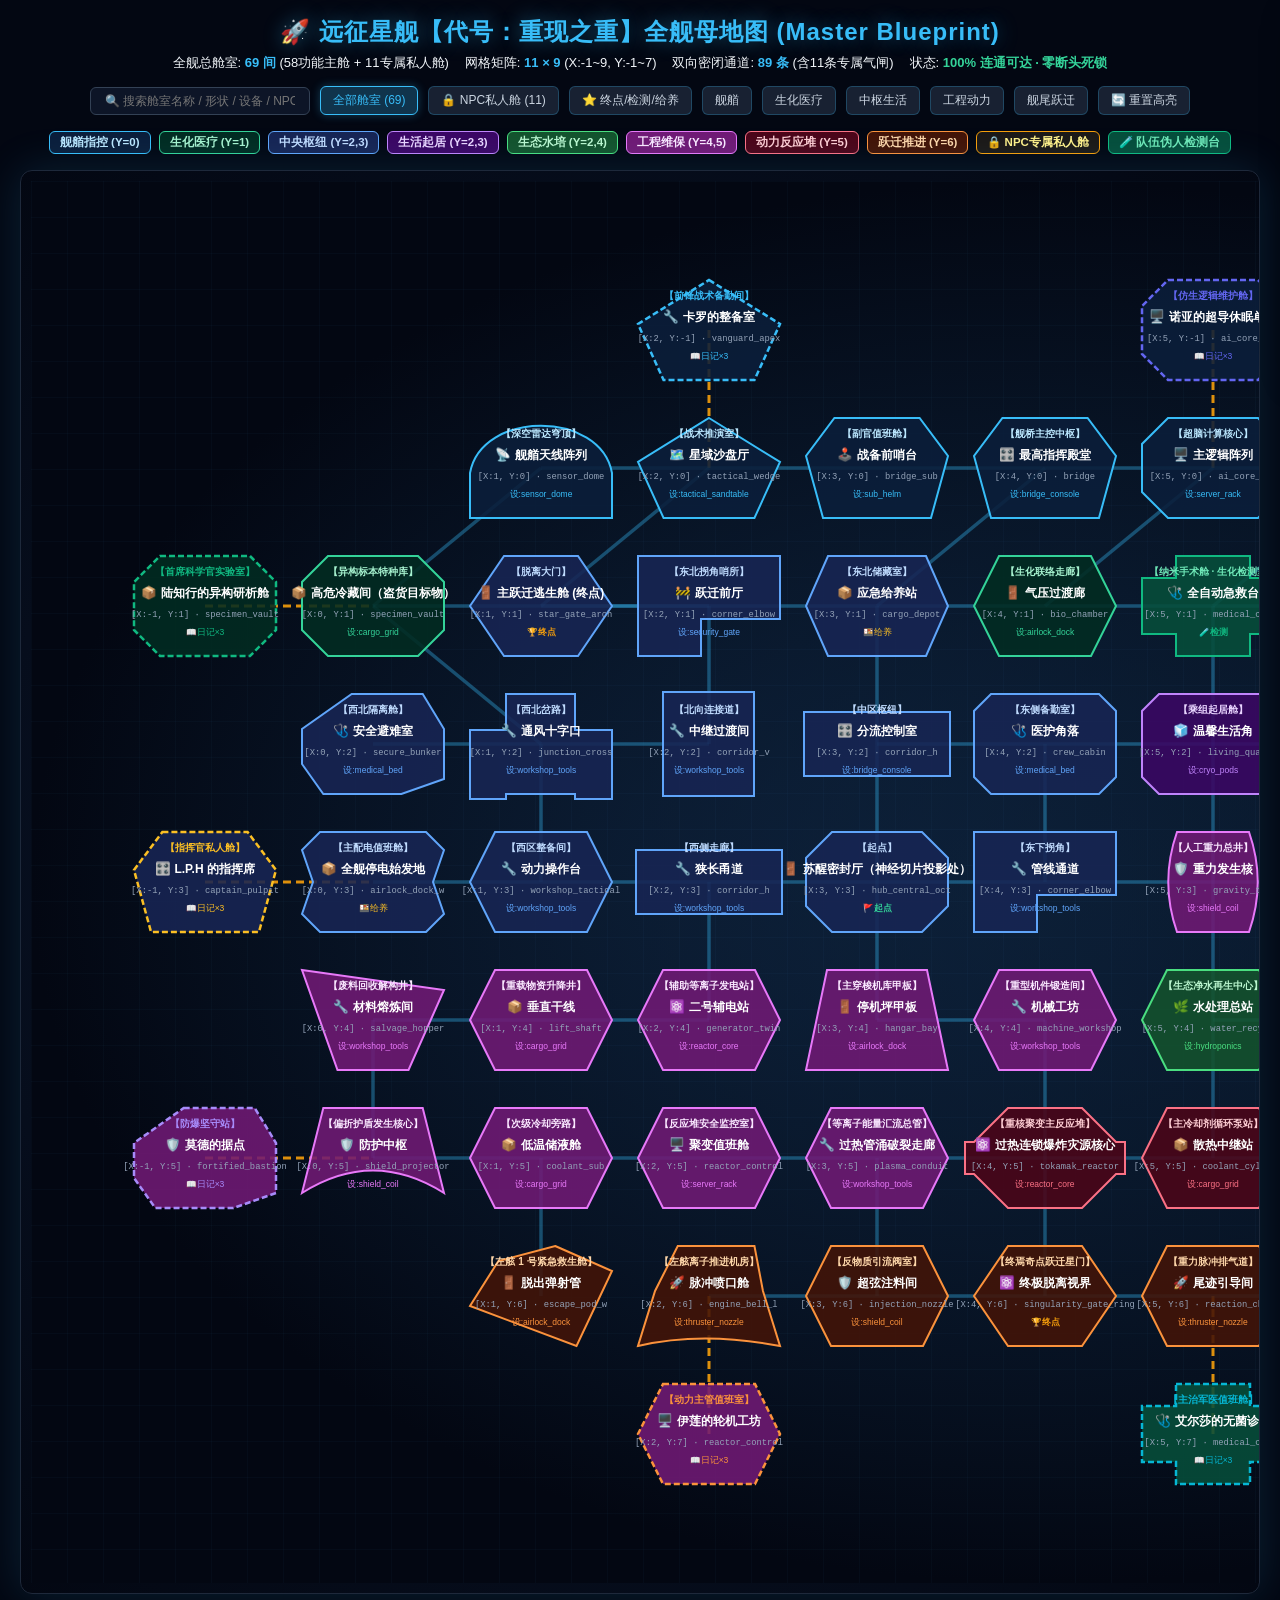
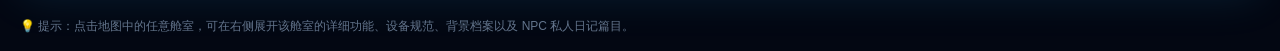
==== commit 0bccc087: "feat: 为全员12名角色配置母舰专属私人舱室（含柯尔特&巴恩斯黑市走私合住舱）、专属多篇日记与全套角色立绘注册" ====
--- a/preview_master_map.html
+++ b/preview_master_map.html
@@ -195,9 +195,9 @@
     <header>
         <h1>🚀 远征星舰【代号：重现之重】全舰母地图 (Master Blueprint)</h1>
         <div class="meta-bar">
-            <span class="stat-item">全舰总舱室: <b>62 间</b> (58功能主舱 + 4专属私人舱)</span>
-            <span class="stat-item">网格矩阵: <b>10 × 8</b> (X:-1~8, Y:-1~6)</span>
-            <span class="stat-item">双向密闭通道: <b>99 条</b> (含4条专属气闸)</span>
+            <span class="stat-item">全舰总舱室: <b>69 间</b> (58功能主舱 + 11专属私人舱)</span>
+            <span class="stat-item">网格矩阵: <b>11 × 9</b> (X:-1~9, Y:-1~7)</span>
+            <span class="stat-item">双向密闭通道: <b>89 条</b> (含11条专属气闸)</span>
             <span class="stat-item">状态: <b style="color:#34d399;">100% 连通可达 · 零断头死锁</b></span>
         </div>
     </header>
@@ -205,14 +205,14 @@
     <!-- 顶部操作与筛选栏 -->
     <div class="controls-toolbar">
         <input type="text" id="searchInput" class="search-input" placeholder="🔍 搜索舱室名称 / 形状 / 设备 / NPC..." oninput="handleSearch(this.value)">
-        <button class="filter-btn active" onclick="setFilter('all', this)">全部舱室 (62)</button>
-        <button class="filter-btn" onclick="setFilter('npc', this)">🔒 NPC私人舱 (4)</button>
+        <button class="filter-btn active" onclick="setFilter('all', this)">全部舱室 (69)</button>
+        <button class="filter-btn" onclick="setFilter('npc', this)">🔒 NPC私人舱 (11)</button>
         <button class="filter-btn" onclick="setFilter('special', this)">⭐ 终点/检测/给养</button>
-        <button class="filter-btn" onclick="setFilter('bow', this)">舰艏 (7)</button>
-        <button class="filter-btn" onclick="setFilter('medical_bio', this)">生化医疗 (8)</button>
-        <button class="filter-btn" onclick="setFilter('hub_living', this)">中枢生活 (18)</button>
-        <button class="filter-btn" onclick="setFilter('engineering', this)">工程动力 (10)</button>
-        <button class="filter-btn" onclick="setFilter('stern', this)">舰尾跃迁 (7)</button>
+        <button class="filter-btn" onclick="setFilter('bow', this)">舰艏</button>
+        <button class="filter-btn" onclick="setFilter('medical_bio', this)">生化医疗</button>
+        <button class="filter-btn" onclick="setFilter('hub_living', this)">中枢生活</button>
+        <button class="filter-btn" onclick="setFilter('engineering', this)">工程动力</button>
+        <button class="filter-btn" onclick="setFilter('stern', this)">舰尾跃迁</button>
         <button class="filter-btn" onclick="resetHighlight()">🔄 重置高亮</button>
     </div>
 
@@ -232,7 +232,7 @@
 
     <!-- SVG 蓝图视口 -->
     <div class="viewport-wrapper">
-        <svg width="1860" height="1264" viewBox="0 0 1860 1264" xmlns="http://www.w3.org/2000/svg">
+        <svg width="2028" height="1402" viewBox="0 0 2028 1402" xmlns="http://www.w3.org/2000/svg">
             <defs>
                 <pattern id="grid" width="36" height="36" patternUnits="userSpaceOnUse">
                     <path d="M 36 0 L 0 0 0 36" fill="none" stroke="rgba(56,189,248,0.05)" stroke-width="1"/>
@@ -251,6 +251,13 @@
 <line x1="678" y1="149" x2="678" y2="287" stroke="#f59e0b" stroke-width="3" stroke-dasharray="8,5" stroke-opacity="0.9" class="conn-line conn-npc" data-conn="room_npc_kaze-room_tactical_plan" />
 <line x1="1686" y1="425" x2="1518" y2="425" stroke="#f59e0b" stroke-width="3" stroke-dasharray="8,5" stroke-opacity="0.9" class="conn-line conn-npc" data-conn="room_npc_shaokexin-room_decon_airlock" />
 <line x1="174" y1="977" x2="342" y2="977" stroke="#f59e0b" stroke-width="3" stroke-dasharray="8,5" stroke-opacity="0.9" class="conn-line conn-npc" data-conn="room_npc_mode-room_shields_emitter" />
+<line x1="174" y1="425" x2="342" y2="425" stroke="#f59e0b" stroke-width="3" stroke-dasharray="8,5" stroke-opacity="0.9" class="conn-line conn-npc" data-conn="room_npc_prof_lu-room_specimen_vault" />
+<line x1="1182" y1="149" x2="1182" y2="287" stroke="#f59e0b" stroke-width="3" stroke-dasharray="8,5" stroke-opacity="0.9" class="conn-line conn-npc" data-conn="room_npc_noah-room_ai_core" />
+<line x1="1518" y1="149" x2="1518" y2="287" stroke="#f59e0b" stroke-width="3" stroke-dasharray="8,5" stroke-opacity="0.9" class="conn-line conn-npc" data-conn="room_npc_sophia-room_observation" />
+<line x1="1854" y1="701" x2="1686" y2="701" stroke="#f59e0b" stroke-width="3" stroke-dasharray="8,5" stroke-opacity="0.9" class="conn-line conn-npc" data-conn="room_npc_vivian-room_east_airlock" />
+<line x1="678" y1="1253" x2="678" y2="1115" stroke="#f59e0b" stroke-width="3" stroke-dasharray="8,5" stroke-opacity="0.9" class="conn-line conn-npc" data-conn="room_npc_elena-room_ion_thruster_l" />
+<line x1="1182" y1="1253" x2="1182" y2="1115" stroke="#f59e0b" stroke-width="3" stroke-dasharray="8,5" stroke-opacity="0.9" class="conn-line conn-npc" data-conn="room_npc_elsa-room_matter_stream" />
+<line x1="1854" y1="977" x2="1686" y2="977" stroke="#f59e0b" stroke-width="3" stroke-dasharray="8,5" stroke-opacity="0.9" class="conn-line conn-npc" data-conn="room_npc_colt_barnes-room_starboard_dock" />
 <line x1="510" y1="287" x2="678" y2="287" stroke="rgba(56,189,248,0.35)" stroke-width="3.5" class="conn-line conn-main" data-conn="room_sensor_array-room_tactical_plan" />
 <line x1="678" y1="287" x2="846" y2="287" stroke="rgba(56,189,248,0.35)" stroke-width="3.5" class="conn-line conn-main" data-conn="room_tactical_plan-room_bridge_sub" />
 <line x1="846" y1="287" x2="1014" y2="287" stroke="rgba(56,189,248,0.35)" stroke-width="3.5" class="conn-line conn-main" data-conn="room_bridge_sub-room_bridge_main" />
@@ -2133,6 +2140,209 @@
         </text>
     </g>
 
+    <g class="room-node is-npc-room " 
+       id="node-room_npc_prof_lu"
+       data-room-id="room_npc_prof_lu" 
+       data-zone="research"
+       data-shape="specimen_vault"
+       transform="translate(103, 375)"
+       tabindex="0">
+        <!-- 房间多边形底层主体 -->
+        <path d="M 26 0 L 116 0 L 142 26 L 142 74 L 116 100 L 26 100 L 0 74 L 0 26 Z" fill="#022c22" fill-opacity="0.88" stroke="#10b981" stroke-width="2.5" stroke-dasharray="6,3" class="room-poly" />
+        
+        <!-- 舱室顶部标头 -->
+        <text x="71" y="19" text-anchor="middle" font-size="10" font-weight="bold" fill="#10b981" class="room-tag">【首席科学官实验室】</text>
+        
+        <!-- 舱室核心名称与微缩图标 -->
+        <text x="71" y="41" text-anchor="middle" font-size="12" font-weight="bold" fill="#ffffff" class="room-title">
+            <tspan font-size="12.5">📦</tspan> 陆知行的异构研析舱
+        </text>
+        
+        <!-- 坐标与特有形状 -->
+        <text x="71" y="61" text-anchor="middle" font-size="8.8" fill="#94a3b8" font-family="monospace">
+            [X:-1, Y:1] · specimen_vault
+        </text>
+
+        <!-- 状态徽章条 -->
+        <text x="71" y="79" text-anchor="middle" font-size="8.5" font-family="sans-serif">
+            <tspan fill="#10b981">📖日记×3</tspan>
+        </text>
+    </g>
+
+    <g class="room-node is-npc-room " 
+       id="node-room_npc_noah"
+       data-room-id="room_npc_noah" 
+       data-zone="bow"
+       data-shape="ai_core_hex"
+       transform="translate(1111, 99)"
+       tabindex="0">
+        <!-- 房间多边形底层主体 -->
+        <path d="M 26 0 L 116 0 L 142 26 L 142 74 L 116 100 L 26 100 L 0 74 L 0 26 Z" fill="#0b1e3b" fill-opacity="0.88" stroke="#6366f1" stroke-width="2.5" stroke-dasharray="6,3" class="room-poly" />
+        
+        <!-- 舱室顶部标头 -->
+        <text x="71" y="19" text-anchor="middle" font-size="10" font-weight="bold" fill="#6366f1" class="room-tag">【仿生逻辑维护舱】</text>
+        
+        <!-- 舱室核心名称与微缩图标 -->
+        <text x="71" y="41" text-anchor="middle" font-size="12" font-weight="bold" fill="#ffffff" class="room-title">
+            <tspan font-size="12.5">🖥️</tspan> 诺亚的超导休眠单元
+        </text>
+        
+        <!-- 坐标与特有形状 -->
+        <text x="71" y="61" text-anchor="middle" font-size="8.8" fill="#94a3b8" font-family="monospace">
+            [X:5, Y:-1] · ai_core_hex
+        </text>
+
+        <!-- 状态徽章条 -->
+        <text x="71" y="79" text-anchor="middle" font-size="8.5" font-family="sans-serif">
+            <tspan fill="#6366f1">📖日记×3</tspan>
+        </text>
+    </g>
+
+    <g class="room-node is-npc-room " 
+       id="node-room_npc_sophia"
+       data-room-id="room_npc_sophia" 
+       data-zone="ecology"
+       data-shape="hydro_dome"
+       transform="translate(1447, 99)"
+       tabindex="0">
+        <!-- 房间多边形底层主体 -->
+        <path d="M 71 0 C 149.1 0, 149.1 100, 71 100 C -7.1000000000000005 100, -7.1000000000000005 0, 71 0 Z" fill="#14532d" fill-opacity="0.88" stroke="#ec4899" stroke-width="2.5" stroke-dasharray="6,3" class="room-poly" />
+        
+        <!-- 舱室顶部标头 -->
+        <text x="71" y="19" text-anchor="middle" font-size="10" font-weight="bold" fill="#ec4899" class="room-tag">【生态温室管理室】</text>
+        
+        <!-- 舱室核心名称与微缩图标 -->
+        <text x="71" y="41" text-anchor="middle" font-size="12" font-weight="bold" fill="#ffffff" class="room-title">
+            <tspan font-size="12.5">🌿</tspan> 索菲亚的芳草花房
+        </text>
+        
+        <!-- 坐标与特有形状 -->
+        <text x="71" y="61" text-anchor="middle" font-size="8.8" fill="#94a3b8" font-family="monospace">
+            [X:7, Y:-1] · hydro_dome
+        </text>
+
+        <!-- 状态徽章条 -->
+        <text x="71" y="79" text-anchor="middle" font-size="8.5" font-family="sans-serif">
+            <tspan fill="#ec4899">📖日记×3</tspan>
+        </text>
+    </g>
+
+    <g class="room-node is-npc-room " 
+       id="node-room_npc_vivian"
+       data-room-id="room_npc_vivian" 
+       data-zone="security"
+       data-shape="armory_vault"
+       transform="translate(1783, 651)"
+       tabindex="0">
+        <!-- 房间多边形底层主体 -->
+        <path d="M 49.699999999999996 0 L 120.7 0 L 142 35 L 142 85 L 99.39999999999999 100 L 21.3 100 L 0 70 L 0 35 Z" fill="#451a03" fill-opacity="0.88" stroke="#f43f5e" stroke-width="2.5" stroke-dasharray="6,3" class="room-poly" />
+        
+        <!-- 舱室顶部标头 -->
+        <text x="71" y="19" text-anchor="middle" font-size="10" font-weight="bold" fill="#f43f5e" class="room-tag">【巡逻警戒备勤哨】</text>
+        
+        <!-- 舱室核心名称与微缩图标 -->
+        <text x="71" y="41" text-anchor="middle" font-size="12" font-weight="bold" fill="#ffffff" class="room-title">
+            <tspan font-size="12.5">🔧</tspan> 薇薇安的执勤单间
+        </text>
+        
+        <!-- 坐标与特有形状 -->
+        <text x="71" y="61" text-anchor="middle" font-size="8.8" fill="#94a3b8" font-family="monospace">
+            [X:9, Y:3] · armory_vault
+        </text>
+
+        <!-- 状态徽章条 -->
+        <text x="71" y="79" text-anchor="middle" font-size="8.5" font-family="sans-serif">
+            <tspan fill="#f43f5e">📖日记×3</tspan>
+        </text>
+    </g>
+
+    <g class="room-node is-npc-room " 
+       id="node-room_npc_elena"
+       data-room-id="room_npc_elena" 
+       data-zone="engineering"
+       data-shape="reactor_control"
+       transform="translate(607, 1203)"
+       tabindex="0">
+        <!-- 房间多边形底层主体 -->
+        <path d="M 25 0 L 117 0 L 142 50 L 117 100 L 25 100 L 0 50 Z" fill="#701a75" fill-opacity="0.88" stroke="#fb923c" stroke-width="2.5" stroke-dasharray="6,3" class="room-poly" />
+        
+        <!-- 舱室顶部标头 -->
+        <text x="71" y="19" text-anchor="middle" font-size="10" font-weight="bold" fill="#fb923c" class="room-tag">【动力主管值班室】</text>
+        
+        <!-- 舱室核心名称与微缩图标 -->
+        <text x="71" y="41" text-anchor="middle" font-size="12" font-weight="bold" fill="#ffffff" class="room-title">
+            <tspan font-size="12.5">🖥️</tspan> 伊莲的轮机工坊
+        </text>
+        
+        <!-- 坐标与特有形状 -->
+        <text x="71" y="61" text-anchor="middle" font-size="8.8" fill="#94a3b8" font-family="monospace">
+            [X:2, Y:7] · reactor_control
+        </text>
+
+        <!-- 状态徽章条 -->
+        <text x="71" y="79" text-anchor="middle" font-size="8.5" font-family="sans-serif">
+            <tspan fill="#fb923c">📖日记×3</tspan>
+        </text>
+    </g>
+
+    <g class="room-node is-npc-room " 
+       id="node-room_npc_elsa"
+       data-room-id="room_npc_elsa" 
+       data-zone="medical"
+       data-shape="medical_cross"
+       transform="translate(1111, 1203)"
+       tabindex="0">
+        <!-- 房间多边形底层主体 -->
+        <path d="M 34 0 L 108 0 L 108 22 L 142 22 L 142 78 L 108 78 L 108 100 L 34 100 L 34 78 L 0 78 L 0 22 L 34 22 Z" fill="#064e3b" fill-opacity="0.88" stroke="#06b6d4" stroke-width="2.5" stroke-dasharray="6,3" class="room-poly" />
+        
+        <!-- 舱室顶部标头 -->
+        <text x="71" y="19" text-anchor="middle" font-size="10" font-weight="bold" fill="#06b6d4" class="room-tag">【主治军医值班舱】</text>
+        
+        <!-- 舱室核心名称与微缩图标 -->
+        <text x="71" y="41" text-anchor="middle" font-size="12" font-weight="bold" fill="#ffffff" class="room-title">
+            <tspan font-size="12.5">🩺</tspan> 艾尔莎的无菌诊室
+        </text>
+        
+        <!-- 坐标与特有形状 -->
+        <text x="71" y="61" text-anchor="middle" font-size="8.8" fill="#94a3b8" font-family="monospace">
+            [X:5, Y:7] · medical_cross
+        </text>
+
+        <!-- 状态徽章条 -->
+        <text x="71" y="79" text-anchor="middle" font-size="8.5" font-family="sans-serif">
+            <tspan fill="#06b6d4">📖日记×3</tspan>
+        </text>
+    </g>
+
+    <g class="room-node is-npc-room " 
+       id="node-room_npc_colt_barnes"
+       data-room-id="room_npc_colt_barnes" 
+       data-zone="engineering"
+       data-shape="salvage_hopper"
+       transform="translate(1783, 927)"
+       tabindex="0">
+        <!-- 房间多边形底层主体 -->
+        <path d="M 0 0 L 142 20 L 106.5 100 L 35.5 100 Z" fill="#701a75" fill-opacity="0.88" stroke="#f59e0b" stroke-width="2.5" stroke-dasharray="6,3" class="room-poly" />
+        
+        <!-- 舱室顶部标头 -->
+        <text x="71" y="19" text-anchor="middle" font-size="10" font-weight="bold" fill="#f59e0b" class="room-tag">【黑市走私特勤套房】</text>
+        
+        <!-- 舱室核心名称与微缩图标 -->
+        <text x="71" y="41" text-anchor="middle" font-size="12" font-weight="bold" fill="#ffffff" class="room-title">
+            <tspan font-size="12.5">🔧</tspan> 柯尔特 & 巴恩斯的据点
+        </text>
+        
+        <!-- 坐标与特有形状 -->
+        <text x="71" y="61" text-anchor="middle" font-size="8.8" fill="#94a3b8" font-family="monospace">
+            [X:9, Y:5] · salvage_hopper
+        </text>
+
+        <!-- 状态徽章条 -->
+        <text x="71" y="79" text-anchor="middle" font-size="8.5" font-family="sans-serif">
+            <tspan fill="#f59e0b">📖日记×4</tspan>
+        </text>
+    </g>
+
             </g>
         </svg>
     </div>
@@ -2175,8 +2385,8 @@
 
     <!-- 交互数据与脚本 -->
     <script>
-        const ROOM_DATA = {"room_sensor_array":{"id":"room_sensor_array","name":"【深空雷达穹顶】舰艏天线阵列","zone":"bow","coord":{"x":1,"y":0},"shape":"sensor_dome","equipment":"sensor_dome","desc":"巨大的偏振抛物面天线正在缓慢旋转，收集来自深空深处的微弱引力波信号。"},"room_tactical_plan":{"id":"room_tactical_plan","name":"【战术推演室】星域沙盘厅","zone":"bow","coord":{"x":2,"y":0},"shape":"tactical_wedge","equipment":"tactical_sandtable","desc":"中央沙盘悬浮着当前星区的立体投影，红蓝光标标示着可能的空间坍缩节点。"},"room_bridge_sub":{"id":"room_bridge_sub","name":"【副官值班舱】战备前哨台","zone":"bow","coord":{"x":3,"y":0},"shape":"bridge_sub","equipment":"sub_helm","desc":"用于紧急戒备状态下的参谋值班席，防爆格栅防护完好。"},"room_bridge_main":{"id":"room_bridge_main","name":"【舰桥主控中枢】最高指挥殿堂","zone":"bow","coord":{"x":4,"y":0},"shape":"bridge","equipment":"bridge_console","desc":"环形落地观测舷窗正对苍茫星海，弧形主控台上的数千控键闪烁着冰蓝微光。"},"room_ai_core":{"id":"room_ai_core","name":"【超脑计算核心】主逻辑阵列","zone":"bow","coord":{"x":5,"y":0},"shape":"ai_core_hex","equipment":"server_rack","desc":"数百组浸泡在液氮中的超导处理器机柜静默嗡鸣，飞船的中枢意识在此奔流。"},"room_comm_center":{"id":"room_comm_center","name":"【全舰应急广播总站】避难通牒发射台","zone":"bow","coord":{"x":6,"y":0},"shape":"comm_tower","equipment":"comm_station","desc":"全舰高音强光应急广播主控台。红色广播麦克风仍保持在【紧急全舰通播】档位，记录着主角在爆炸发生前向全员下达'全员立即撤往休眠舱'的最后避难通牒！"},"room_observation":{"id":"room_observation","name":"【环景天象台】星穹眺望厅","zone":"bow","coord":{"x":7,"y":0},"shape":"observation_dome","equipment":"star_lens","desc":"大角度曲面观察舱，浩瀚的星云与流动的虚数裂缝在此一览无余。"},"room_specimen_vault":{"id":"room_specimen_vault","name":"【异构标本特种库】高危冷藏间（盗货目标物）","zone":"research","coord":{"x":0,"y":1},"shape":"specimen_vault","equipment":"cargo_grid","desc":"多重气锁密封的低温样本柜中，存放着价值连城的未知深空异构高熵晶体。防盗锁上有被激光切割尝试撬动的痕迹，这正是作案者铤而走险的真正盗货动因！"},"room_exit":{"id":"room_exit","name":"【脱离大门】主跃迁逃生舱 (终点)","zone":"hub","coord":{"x":1,"y":1},"shape":"star_gate_arch","equipment":"airlock_dock","desc":"主控台绿灯恒定，折跃引擎待命中！只要启动操作杆即可彻底脱离废墟！","isExit":true},"room_corner_ne":{"id":"room_corner_ne","name":"【东北拐角哨所】跃迁前厅","zone":"hub","coord":{"x":2,"y":1},"shape":"corner_elbow","equipment":"security_gate","desc":"这里的应急指示灯亮起显眼的绿色，左侧就是通向地表的终点气密门！"},"room_storage_ne":{"id":"room_storage_ne","name":"【东北储藏室】应急给养站","zone":"hub","coord":{"x":3,"y":1},"shape":"cargo_depot","equipment":"cargo_grid","desc":"货架上存放着完好无损的自热战备口粮与纯净水储罐！"},"room_bio_corridor":{"id":"room_bio_corridor","name":"【生化联络走廊】气压过渡廊","zone":"research","coord":{"x":4,"y":1},"shape":"bio_chamber","equipment":"airlock_dock","desc":"喷雾消杀喷嘴在感应到移动时发出嘶嘶轻响，地面整洁冰冷。"},"room_med_surgery":{"id":"room_med_surgery","name":"【纳米手术舱 · 生化检测室】全自动急救台","zone":"medical","coord":{"x":5,"y":1},"shape":"medical_cross","equipment":"medical_bed","isDetectionRoom":true,"desc":"悬吊的纳米机械臂保持着待机姿态，生化检测终端在手术台上投下清冷光晕。"},"room_cryo_stasis":{"id":"room_cryo_stasis","name":"【深潜休眠矩阵舱】全员撤离与神经接驳原点","zone":"living","coord":{"x":6,"y":1},"shape":"cryo_array","equipment":"cryo_pods","desc":"数十具人体工学冷冻舱整齐排布。在全舰过热爆炸危机中，全员依照广播指令撤入此地冷冻休眠。中央接驳台上电极紧贴主角头部，24 次跨时空切片还原正是从这里启动！"},"room_decon_airlock":{"id":"room_decon_airlock","name":"【前沿技术科室】黑匣子神经定格站（二号芯片失窃点）","zone":"research","coord":{"x":7,"y":1},"shape":"airlock_dock","equipment":"server_rack","desc":"休眠舱隔壁的绝密新技术科室。这里研发了【黑匣子时空定格技术】——可在停电与受创瞬间全景记录全员位置！然而中央控制台的【二号校验芯片】已被盗走，残留下的恶性数据 Bug 阻碍着真相重现！"},"room_npc3":{"id":"room_npc3","name":"【西北隔离舱】安全避难室","zone":"hub","coord":{"x":0,"y":2},"shape":"secure_bunker","equipment":"medical_bed","desc":"厚重的隔音门虚掩着，里面倒着一名身材高大、身着防爆背心的男人。"},"room_junction_nw":{"id":"room_junction_nw","name":"【西北岔路】通风十字口","zone":"hub","coord":{"x":1,"y":2},"shape":"junction_cross","equipment":"workshop_tools","desc":"通道在此向左通往隔离室，向右折向上层出口通道，冷风从北面灌入。"},"room_path_e":{"id":"room_path_e","name":"【北向连接道】中继过渡间","zone":"hub","coord":{"x":2,"y":2},"shape":"corridor_v","equipment":"workshop_tools","desc":"脚下的合金格栅发出空洞的回响，前方通向东北侧拐弯口。"},"room_hub_n1":{"id":"room_hub_n1","name":"【中区枢纽】分流控制室","zone":"hub","coord":{"x":3,"y":2},"shape":"corridor_h","equipment":"bridge_console","desc":"正前方是紧闭的物资库防爆闸门，右侧通道与东侧急救点相通。"},"room_npc2":{"id":"room_npc2","name":"【东侧备勤室】医护角落","zone":"hub","coord":{"x":4,"y":2},"shape":"crew_cabin","equipment":"medical_bed","desc":"这里似乎曾是一处临时急救点，一名系着救援缎带的少女正昏迷在桌旁。"},"room_living_quarter":{"id":"room_living_quarter","name":"【乘组起居舱】温馨生活角","zone":"living","coord":{"x":5,"y":2},"shape":"living_quarters","equipment":"cryo_pods","desc":"床头贴着地球家园的旧照片，暖黄色的床头灯为冰冷金属平添几分温存。"},"room_hydro_garden":{"id":"room_hydro_garden","name":"【立体水培温室】绿光生态舱","zone":"ecology","coord":{"x":6,"y":2},"shape":"hydro_dome","equipment":"hydroponics","desc":"无土水培种植架上生机盎然，青绿的叶片在粉紫补光灯下静默舒展。"},"room_mess_hall":{"id":"room_mess_hall","name":"【舰员配给餐厅】自动餐吧","zone":"living","coord":{"x":7,"y":2},"shape":"mess_hall","equipment":"cargo_grid","desc":"合成食品贩卖机指示灯闪烁，餐桌整齐排列，空气中弥漫着烤面包香气。"},"room_east_observation":{"id":"room_east_observation","name":"【右舷景观走廊】沉思回廊","zone":"living","coord":{"x":8,"y":2},"shape":"observation_bay_e","equipment":"star_lens","desc":"右舷宽幅落地视窗，可俯瞰飞船巨大的散热翼板与壮丽的深空脉冲。"},"room_west_end":{"id":"room_west_end","name":"【主配电值班舱】全舰停电始发地","zone":"hub","coord":{"x":0,"y":3},"shape":"airlock_dock_w","equipment":"cargo_grid","desc":"全舰高压配电分流箱与紧急断路总闸坐落于此。此刻电闸手柄被暴力拉下，保护锁被硬物砸毁，全舰大断电与时空定格的作案第一现场！角落储物柜还幸存着未受损的能量棒。"},"room_npc1":{"id":"room_npc1","name":"【西区整备间】动力操作台","zone":"hub","coord":{"x":1,"y":3},"shape":"workshop_tactical","equipment":"workshop_tools","desc":"一名穿着战术外衣的青年男子瘫靠在控制柜边，冷峻的脸庞上沾染着灰尘。"},"room_corridor_w1":{"id":"room_corridor_w1","name":"【西侧走廊】狭长甬道","zone":"hub","coord":{"x":2,"y":3},"shape":"corridor_h","equipment":"workshop_tools","desc":"灯光昏暗闪烁，墙壁上有明显的划痕与爆炸熏黑痕迹，继续向西可通向西区整备室。"},"room_start":{"id":"room_start","name":"【起点】苏醒密封厅（神经切片投影处）","zone":"hub","coord":{"x":3,"y":3},"shape":"hub_central_oct","equipment":"airlock_dock","desc":"主角在神经接驳中意识投影的初始落脚点。由于关键芯片失窃与程序 Bug，记忆发生严重逆向断片，只记得周围剧烈的震荡、火光与烧焦味道。"},"room_corner_se":{"id":"room_corner_se","name":"【东下拐角】管线通道","zone":"hub","coord":{"x":4,"y":3},"shape":"corner_elbow","equipment":"workshop_tools","desc":"粗大的冷却管线在头顶发出嗡鸣，地面有些积水，通往东侧舱室。"},"room_gravity_well":{"id":"room_gravity_well","name":"【人工重力总井】重力发生核","zone":"engineering","coord":{"x":5,"y":3},"shape":"gravity_torus","equipment":"shield_coil","desc":"深邃的垂直竖井中央悬浮着高频旋转的奇异质点，维持着全舰 1.0G 的重力场。"},"room_armory":{"id":"room_armory","name":"【舰载武装军械库】防爆军火库","zone":"security","coord":{"x":6,"y":3},"shape":"armory_vault","equipment":"workshop_tools","desc":"重型防爆装甲架上锁闭着电磁脉冲步枪，红外激光防盗光网保持戒备。"},"room_recreation_gym":{"id":"room_recreation_gym","name":"【失重体能训练馆】体能维持舱","zone":"living","coord":{"x":7,"y":3},"shape":"recreation_bay","equipment":"tactical_sandtable","desc":"阻力离心机与抗肌肉萎缩跑台已断电停转，地毯上散落着运动毛巾。"},"room_east_airlock":{"id":"room_east_airlock","name":"【东侧外勤气闸】右舷应急闸","zone":"living","coord":{"x":8,"y":3},"shape":"airlock_dock_e","equipment":"airlock_dock","desc":"橙黄色的减压警示线环绕着防爆闸门，随时可与外界空间救援船接驳。"},"room_salvage_bay":{"id":"room_salvage_bay","name":"【废料回收解构井】材料熔炼间","zone":"engineering","coord":{"x":0,"y":4},"shape":"salvage_hopper","equipment":"workshop_tools","desc":"金属粉碎齿轮巨大的阴影投在铁屑池中，自动化熔炉尚有残存余热。"},"room_cargo_lift":{"id":"room_cargo_lift","name":"【重载物资升降井】垂直干线","zone":"engineering","coord":{"x":1,"y":4},"shape":"lift_shaft","equipment":"cargo_grid","desc":"可承载数吨货物的液压提升平台，上下连接着工程甲板与主生活区。"},"room_sub_generator":{"id":"room_sub_generator","name":"【辅助等离子发电站】二号辅电站","zone":"engineering","coord":{"x":2,"y":4},"shape":"generator_twin","equipment":"reactor_core","desc":"四组中型等离子发生球体发出深蓝电火花，为下层走廊提供备用电力。"},"room_hangar_deck":{"id":"room_hangar_deck","name":"【主穿梭机库甲板】停机坪甲板","zone":"engineering","coord":{"x":3,"y":4},"shape":"hangar_bay","equipment":"airlock_dock","desc":"开阔的机库地面标有醒目的黄色引道线，一架轻微受损的侦察穿梭机静卧其上。"},"room_machine_shop":{"id":"room_machine_shop","name":"【重型机件锻造间】机械工坊","zone":"engineering","coord":{"x":4,"y":4},"shape":"machine_workshop","equipment":"workshop_tools","desc":"数控激光机床与自动化装配台环列四周，工件架上码放着备用阀门与轴承。"},"room_water_purify":{"id":"room_water_purify","name":"【生态净水再生中心】水处理总站","zone":"ecology","coord":{"x":5,"y":4},"shape":"water_recycler","equipment":"hydroponics","desc":"银光闪闪的多级逆渗透滤罐与紫外线水杀菌池发出清脆的水流声。"},"room_life_support":{"id":"room_life_support","name":"【维生环境总控机房】一号核心芯片失窃点","zone":"ecology","coord":{"x":6,"y":4},"shape":"life_support_hex","equipment":"server_rack","desc":"维生循环主机机柜被暴力撬开，原本控制全舰大气与主冷却配比的【一号核心芯片】已被拔走！气流紊乱，直接诱发了底层聚变堆的严重失衡与连锁过热！"},"room_air_recycler":{"id":"room_air_recycler","name":"【通风总管加压站】气体交换室","zone":"ecology","coord":{"x":7,"y":4},"shape":"air_scrubber","equipment":"workshop_tools","desc":"粗壮的换气风道汇聚于此，滤网上结着微霜，气流带着淡淡的臭氧味。"},"room_eva_staging":{"id":"room_eva_staging","name":"【舱外作业整备间】出舱准备室","zone":"engineering","coord":{"x":8,"y":4},"shape":"airlock_dock","equipment":"airlock_dock","desc":"墙上的金属扣锁挂着厚重的舱外宇航服，氧气充气管已就绪待命。"},"room_shields_emitter":{"id":"room_shields_emitter","name":"【偏折护盾发生核心】防护中枢","zone":"engineering","coord":{"x":0,"y":5},"shape":"shield_projector","equipment":"shield_coil","desc":"巨大的电磁线圈环绕着主发生器，空气中弥漫着静电毛刺感。"},"room_sub_coolant":{"id":"room_sub_coolant","name":"【次级冷却旁路】低温储液舱","zone":"engineering","coord":{"x":1,"y":5},"shape":"coolant_sub","equipment":"cargo_grid","desc":"绝热储罐外凝结着一层厚厚的白霜，超低温液氦在封闭管道中无声流淌。"},"room_reactor_control":{"id":"room_reactor_control","name":"【反应堆安全监控室】聚变值班舱","zone":"engineering","coord":{"x":2,"y":5},"shape":"reactor_control","equipment":"server_rack","desc":"防辐射铅玻璃后，数十个仪表严密监视着主聚变炉的磁约束稳定度。"},"room_plasma_manifold":{"id":"room_plasma_manifold","name":"【等离子能量汇流总管】过热管涌破裂走廊","zone":"engineering","coord":{"x":3,"y":5},"shape":"plasma_conduit","equipment":"workshop_tools","desc":"反应堆连锁过热导致的能量回涌在此冲破了管道壁，炽烈的紫金色等离子火焰将合金舱壁熔穿大半，电火花在断裂管线间疯狂跳跃！"},"room_main_reactor":{"id":"room_main_reactor","name":"【重核聚变主反应堆】过热连锁爆炸灾源核心","zone":"propulsion","coord":{"x":4,"y":5},"shape":"tokamak_reactor","equipment":"reactor_core","desc":"巍峨的托卡马克聚变炉外壳严重焦黑龟裂！因环境机房芯片被盗导致冷却断流，主反应堆在此发生剧烈过热爆燃，烈焰撕裂了周围多个走廊，造成全舰致命创伤！"},"room_coolant_tank":{"id":"room_coolant_tank","name":"【主冷却剂循环泵站】散热中继站","zone":"propulsion","coord":{"x":5,"y":5},"shape":"coolant_cylinders","equipment":"cargo_grid","desc":"巨大的四联装增压泵将冷却剂注入反应堆外壳，发出沉雄有力的心跳轰鸣。"},"room_warp_field_gen":{"id":"room_warp_field_gen","name":"【时空定锚偏折中枢】跃迁走私路线篡改处","zone":"propulsion","coord":{"x":6,"y":5},"shape":"warp_nacelle","equipment":"shield_coil","desc":"环状引力发生线圈闪烁着危险的红光，航行定锚坐标已被非法覆写！原本锁定的地球归航航道被篡改为了未知黑市走私空域——作案者意图盗运货物的铁证！"},"room_armored_corridor":{"id":"room_armored_corridor","name":"【舰尾重装甲巡检长廊】防爆甬道","zone":"propulsion","coord":{"x":7,"y":5},"shape":"armored_chute","equipment":"workshop_tools","desc":"数层复合装甲加固的加厚舱壁，可承受数千吨级的直接动能冲击。"},"room_starboard_dock":{"id":"room_starboard_dock","name":"【右舷受力锚定基座】拖曳联络舱","zone":"engineering","coord":{"x":8,"y":5},"shape":"dock_walkway","equipment":"airlock_dock","desc":"用于与空间站干船坞物理硬连接的巨型液压夹具，锁止销已稳稳落槽。"},"room_escape_pod_w":{"id":"room_escape_pod_w","name":"【左舷 1 号紧急救生舱】脱出弹射管","zone":"stern","coord":{"x":1,"y":6},"shape":"escape_pod_w","equipment":"airlock_dock","desc":"小型流线型深空救生艇固定在弹射滑轨上，生命保障系统指示灯全绿。"},"room_ion_thruster_l":{"id":"room_ion_thruster_l","name":"【左舷离子推进机房】脉冲喷口舱","zone":"stern","coord":{"x":2,"y":6},"shape":"engine_bell_l","equipment":"thruster_nozzle","desc":"巨大的蓝色离子喷流喷口在舱外深空吞吐光焰，脚底传来绵密的微震。"},"room_antimatter_tap":{"id":"room_antimatter_tap","name":"【反物质引流阀室】超弦注料间","zone":"stern","coord":{"x":3,"y":6},"shape":"injection_nozzle","equipment":"shield_coil","desc":"反物质磁束缚引流管以微秒级精度开闭，注入跃迁星门的主激发腔。"},"room_singularity_gate":{"id":"room_singularity_gate","name":"【终焉奇点跃迁星门】终极脱离视界","zone":"stern","coord":{"x":4,"y":6},"shape":"singularity_gate_ring","equipment":"reactor_core","desc":"环形莫比乌斯跃迁环发出震颤灵魂的幽蓝共振，踏入其中即可终结轮回！","isExit":true},"room_matter_stream":{"id":"room_matter_stream","name":"【重力脉冲排气道】尾迹引导间","zone":"stern","coord":{"x":5,"y":6},"shape":"reaction_chamber","equipment":"thruster_nozzle","desc":"厚重的格栅后是炽热的高温尾流，将引擎废能安全导向深空虚无。"},"room_ion_thruster_r":{"id":"room_ion_thruster_r","name":"【右舷离子推进机房】脉冲喷口舱","zone":"stern","coord":{"x":6,"y":6},"shape":"engine_bell_r","equipment":"thruster_nozzle","desc":"右舷主喷管动力输出稳定，高频电离器在真空环境中激发出绚烂光弧。"},"room_escape_pod_e":{"id":"room_escape_pod_e","name":"【右舷 2 号紧急救生舱】脱出弹射管","zone":"stern","coord":{"x":7,"y":6},"shape":"escape_pod_e","equipment":"airlock_dock","desc":"备用救援穿梭艇处于预热态，控制面板正在实时计算安全脱离弹道。"},"room_npc_lph":{"id":"room_npc_lph","name":"【指挥官私人舱】L.P.H 的指挥席","zone":"hub","coord":{"x":-1,"y":3},"shape":"captain_pulpit","equipment":"bridge_console","isNpcRoom":true,"npcOwnerId":"lph","isProtagonistRoom":true,"connectsTo":"room_west_end","desc":"指挥官的专属私人舱室，墙上钉着战略地图与巡逻路线分析表。","diary":[{"title":"循环记录 · 第一章","content":"我不知道自己已经经历了多少次轮回。每次从冷冻舱苏醒，回廊里的焦糊气味和金属地面的冰凉感都如此熟悉，却又如此陌生。\n\n唯一能确定的是：队伍里有伪人潜伏。它们能完美复制人类的声音、表情、甚至眼中的恐惧——但在极度压力下，细微的破绽总会暴露。\n\n我必须找到它。在时钟归零之前。"},{"title":"循环记录 · 第二章","content":"在某个早已忘记是第几次的循环里，我犯了一个错误——我开始信任所有人。\n\n结果当然是惨败。伪人从容不迫地在夜幕中割断了我的喉咙，带着满意的微笑合上了舱门。\n\n从那之后，我学会了一件事：在这个回廊里，情感是奢侈品，而怀疑是生存的基石。但我也学会了另一件事——过度的怀疑，会让你亲手推开真正的盟友。"},{"title":"循环记录 · 第三章","content":"卡罗、邵可欣、莫德——他们每一个人，在某个循环里，曾经救过我，也曾经杀过我。\n\n伪人是随机分配的，没有固定身份，只有这一局的命运。所以我不恨任何一个人。\n\n我只是在寻找这一次——这一次——哪个是真正的人类，站在光明的那一侧。"}]},"room_npc_kaze":{"id":"room_npc_kaze","name":"【前锋战术备勤间】卡罗的整备室","zone":"bow","coord":{"x":2,"y":-1},"shape":"vanguard_apex","equipment":"workshop_tools","isNpcRoom":true,"npcOwnerId":"kaze","connectsTo":"room_tactical_plan","desc":"气密门上划着战术标记，地板上散落着弹夹和战术手套。一股淡淡的机油与汗水混合的气味。","diary":[{"title":"战斗日志 · Entry 01","content":"今天又有人在怀疑我。\n\n我懒得解释，解释从来没用。在这种鬼地方，只有行动才能证明一切——而我的行动，全在战果上。\n\n不过……那个指挥官，眼神跟其他人不一样。不是那种满是恐惧的软弱眼神，而是在评估，在计算。\n\n也许这个循环，会有所不同。"},{"title":"战斗日志 · Entry 02","content":"左臂的伤口又开裂了。\n\n是在第07巡逻区那次留下的，那天我用身体挡住了一颗高熵爆破弹，让新兵撤退。那个新兵……已经在上一个循环里被伪人抹杀了。\n\n我不信命，但我信一件事：只要我还站着，防线就不会倒。\n\n就算这个循环里的'我'是个伪人，那个真正的我，也会在某个地方做同样的事。"},{"title":"战斗日志 · Entry 03","content":"有时候我想：如果伪人能完美复制我的记忆和情感，那我和它之间的区别是什么？\n\n也许根本没区别。\n\n也许区别在于：我知道自己是人，而它不需要知道。\n\n……这是我在某个深夜独自坐在这个整备间里，想明白的事。外面走廊里有脚步声，我抓紧了刀柄。警戒状态，永不解除。"}]},"room_npc_shaokexin":{"id":"room_npc_shaokexin","name":"【观测员记录舱】邵可欣的小窝","zone":"living","coord":{"x":8,"y":1},"shape":"panoramic_pod","equipment":"star_lens","isNpcRoom":true,"npcOwnerId":"shaokexin","connectsTo":"room_decon_airlock","desc":"舱室角落摆着几株手工培育的小型植物，灯光温暖橘黄，与冰冷的金属走廊形成鲜明对比。","diary":[{"title":"私人日记 · 第一页","content":"我在这里找到了一支旧钢笔和半本空白本子。\n\n基地爆炸时我正在做记录，爆炸声响起的瞬间，我第一反应是……保护这本本子。不是逃跑，是保护这本本子。\n\n我想这很能说明我是个什么样的人。\n\n妹妹说过，记录是对抗遗忘的唯一方式。她走的那天，我把她所有的话都写下来了。现在腕上这条缎带，就是从那本本子上剪下来的。"},{"title":"私人日记 · 第二页","content":"队伍里有人是伪人，这我知道。\n\n但我不擅长怀疑别人，每次看到大家疲惫而紧张的眼神，我就舍不得投出那一票。\n\n可我有一个秘密：我能感觉到。\n\n不是看出来的，是感觉到的。靠近某些人时，心跳会加速，皮肤会起鸡皮疙瘩，像是在靠近一团没有温度的冰——穿着人皮的冰。\n\n我一直没敢说，因为我怕说错，也怕……说对了。"},{"title":"私人日记 · 第三页","content":"队长，如果你看到这本日记——\n\n我希望这个循环里的你，能记住我。不是作为一个需要被保护的软弱姑娘，而是作为一个，真的很努力在这个黑暗里找到光的人。\n\n我来过，我存在过，我爱过这个世界。\n\n不管这一次的我，是不是能活着走出这片走廊。"}]},"room_npc_mode":{"id":"room_npc_mode","name":"【防爆坚守站】莫德的据点","zone":"engineering","coord":{"x":-1,"y":5},"shape":"fortified_bastion","equipment":"shield_coil","isNpcRoom":true,"npcOwnerId":"mode","connectsTo":"room_shields_emitter","desc":"厚重的防爆盾靠在角落，地上划着手绘的防御阵型图，还有几行晦涩难懂的符号。","diary":[{"title":"观察记录 · 第一则","content":"这不是我第一次执行秘密侦察任务，但这是我第一次……感到不确定。\n\n通常情况下，目标清晰，行动有序，结果可预测。但这次任务里有个变量——那个叫L.P.H的指挥官。\n\n他/她的决策方式与我预测的完全不同。在某个循环里，他/她放弃了明显有利的位置，只为救出一个对任务几乎没有价值的成员。\n\n这让我开始重新评估什么叫做'正确的判断'。"},{"title":"观察记录 · 第二则","content":"有时候我会想，如果伪人其实也有意识，也在某种程度上'感受'着——那这场猎杀游戏，对它们来说是什么？\n\n是恐惧？是困惑？还是……使命？\n\n我不是在为它们辩护。我只是在思考一个问题：判断善恶的标准，是行为，还是意识？\n\n在这个回廊里，也许这个问题从来没有答案。"},{"title":"观察记录 · 第三则","content":"防爆盾的重量，是一种踏实感。\n\n很多人觉得我沉默寡言，难以接近。其实不是的。我只是在观察，在评估，在等待一个合适的时机，说出真正有价值的话。\n\n在某个循环里，我挡在了队长和死亡之间。我不后悔——不管那一局里我是人类还是伪人，那一刻，我做的是正确的事。\n\n这就够了。"}]}};
-        const CONNECTIONS = [["room_npc_lph","room_west_end"],["room_npc_kaze","room_tactical_plan"],["room_npc_shaokexin","room_decon_airlock"],["room_npc_mode","room_shields_emitter"],["room_sensor_array","room_tactical_plan"],["room_tactical_plan","room_bridge_sub"],["room_bridge_sub","room_bridge_main"],["room_bridge_main","room_ai_core"],["room_ai_core","room_comm_center"],["room_comm_center","room_observation"],["room_sensor_array","room_specimen_vault"],["room_tactical_plan","room_exit"],["room_bridge_main","room_storage_ne"],["room_ai_core","room_bio_corridor"],["room_comm_center","room_med_surgery"],["room_observation","room_cryo_stasis"],["room_specimen_vault","room_exit"],["room_exit","room_corner_ne"],["room_corner_ne","room_storage_ne"],["room_storage_ne","room_bio_corridor"],["room_bio_corridor","room_med_surgery"],["room_med_surgery","room_cryo_stasis"],["room_cryo_stasis","room_decon_airlock"],["room_start","room_corridor_w1"],["room_start","room_corner_se"],["room_start","room_hub_n1"],["room_corner_se","room_npc2"],["room_npc2","room_hub_n1"],["room_hub_n1","room_storage_ne"],["room_corridor_w1","room_npc1"],["room_npc1","room_west_end"],["room_npc1","room_junction_nw"],["room_junction_nw","room_npc3"],["room_junction_nw","room_path_e"],["room_junction_nw","room_specimen_vault"],["room_path_e","room_corner_ne"],["room_corner_ne","room_exit"],["room_npc2","room_living_quarter"],["room_living_quarter","room_hydro_garden"],["room_hydro_garden","room_mess_hall"],["room_mess_hall","room_east_observation"],["room_med_surgery","room_living_quarter"],["room_cryo_stasis","room_hydro_garden"],["room_decon_airlock","room_mess_hall"],["room_corner_se","room_gravity_well"],["room_gravity_well","room_armory"],["room_armory","room_recreation_gym"],["room_recreation_gym","room_east_airlock"],["room_living_quarter","room_gravity_well"],["room_hydro_garden","room_armory"],["room_mess_hall","room_recreation_gym"],["room_east_observation","room_east_airlock"],["room_corridor_w1","room_sub_generator"],["room_start","room_hangar_deck"],["room_gravity_well","room_water_purify"],["room_east_airlock","room_eva_staging"],["room_salvage_bay","room_cargo_lift"],["room_cargo_lift","room_sub_generator"],["room_hangar_deck","room_machine_shop"],["room_water_purify","room_life_support"],["room_life_support","room_air_recycler"],["room_air_recycler","room_eva_staging"],["room_salvage_bay","room_shields_emitter"],["room_machine_shop","room_main_reactor"],["room_water_purify","room_coolant_tank"],["room_eva_staging","room_starboard_dock"],["room_shields_emitter","room_sub_coolant"],["room_sub_coolant","room_reactor_control"],["room_reactor_control","room_plasma_manifold"],["room_plasma_manifold","room_main_reactor"],["room_main_reactor","room_coolant_tank"],["room_coolant_tank","room_warp_field_gen"],["room_warp_field_gen","room_armored_corridor"],["room_armored_corridor","room_starboard_dock"],["room_sub_coolant","room_escape_pod_w"],["room_plasma_manifold","room_antimatter_tap"],["room_main_reactor","room_singularity_gate"],["room_armored_corridor","room_escape_pod_e"],["room_ion_thruster_l","room_antimatter_tap"],["room_antimatter_tap","room_singularity_gate"],["room_singularity_gate","room_matter_stream"],["room_matter_stream","room_ion_thruster_r"]];
+        const ROOM_DATA = {"room_sensor_array":{"id":"room_sensor_array","name":"【深空雷达穹顶】舰艏天线阵列","zone":"bow","coord":{"x":1,"y":0},"shape":"sensor_dome","equipment":"sensor_dome","desc":"巨大的偏振抛物面天线正在缓慢旋转，收集来自深空深处的微弱引力波信号。"},"room_tactical_plan":{"id":"room_tactical_plan","name":"【战术推演室】星域沙盘厅","zone":"bow","coord":{"x":2,"y":0},"shape":"tactical_wedge","equipment":"tactical_sandtable","desc":"中央沙盘悬浮着当前星区的立体投影，红蓝光标标示着可能的空间坍缩节点。"},"room_bridge_sub":{"id":"room_bridge_sub","name":"【副官值班舱】战备前哨台","zone":"bow","coord":{"x":3,"y":0},"shape":"bridge_sub","equipment":"sub_helm","desc":"用于紧急戒备状态下的参谋值班席，防爆格栅防护完好。"},"room_bridge_main":{"id":"room_bridge_main","name":"【舰桥主控中枢】最高指挥殿堂","zone":"bow","coord":{"x":4,"y":0},"shape":"bridge","equipment":"bridge_console","desc":"环形落地观测舷窗正对苍茫星海，弧形主控台上的数千控键闪烁着冰蓝微光。"},"room_ai_core":{"id":"room_ai_core","name":"【超脑计算核心】主逻辑阵列","zone":"bow","coord":{"x":5,"y":0},"shape":"ai_core_hex","equipment":"server_rack","desc":"数百组浸泡在液氮中的超导处理器机柜静默嗡鸣，飞船的中枢意识在此奔流。"},"room_comm_center":{"id":"room_comm_center","name":"【全舰应急广播总站】避难通牒发射台","zone":"bow","coord":{"x":6,"y":0},"shape":"comm_tower","equipment":"comm_station","desc":"全舰高音强光应急广播主控台。红色广播麦克风仍保持在【紧急全舰通播】档位，记录着主角在爆炸发生前向全员下达'全员立即撤往休眠舱'的最后避难通牒！"},"room_observation":{"id":"room_observation","name":"【环景天象台】星穹眺望厅","zone":"bow","coord":{"x":7,"y":0},"shape":"observation_dome","equipment":"star_lens","desc":"大角度曲面观察舱，浩瀚的星云与流动的虚数裂缝在此一览无余。"},"room_specimen_vault":{"id":"room_specimen_vault","name":"【异构标本特种库】高危冷藏间（盗货目标物）","zone":"research","coord":{"x":0,"y":1},"shape":"specimen_vault","equipment":"cargo_grid","desc":"多重气锁密封的低温样本柜中，存放着价值连城的未知深空异构高熵晶体。防盗锁上有被激光切割尝试撬动的痕迹，这正是作案者铤而走险的真正盗货动因！"},"room_exit":{"id":"room_exit","name":"【脱离大门】主跃迁逃生舱 (终点)","zone":"hub","coord":{"x":1,"y":1},"shape":"star_gate_arch","equipment":"airlock_dock","desc":"主控台绿灯恒定，折跃引擎待命中！只要启动操作杆即可彻底脱离废墟！","isExit":true},"room_corner_ne":{"id":"room_corner_ne","name":"【东北拐角哨所】跃迁前厅","zone":"hub","coord":{"x":2,"y":1},"shape":"corner_elbow","equipment":"security_gate","desc":"这里的应急指示灯亮起显眼的绿色，左侧就是通向地表的终点气密门！"},"room_storage_ne":{"id":"room_storage_ne","name":"【东北储藏室】应急给养站","zone":"hub","coord":{"x":3,"y":1},"shape":"cargo_depot","equipment":"cargo_grid","desc":"货架上存放着完好无损的自热战备口粮与纯净水储罐！"},"room_bio_corridor":{"id":"room_bio_corridor","name":"【生化联络走廊】气压过渡廊","zone":"research","coord":{"x":4,"y":1},"shape":"bio_chamber","equipment":"airlock_dock","desc":"喷雾消杀喷嘴在感应到移动时发出嘶嘶轻响，地面整洁冰冷。"},"room_med_surgery":{"id":"room_med_surgery","name":"【纳米手术舱 · 生化检测室】全自动急救台","zone":"medical","coord":{"x":5,"y":1},"shape":"medical_cross","equipment":"medical_bed","isDetectionRoom":true,"desc":"悬吊的纳米机械臂保持着待机姿态，生化检测终端在手术台上投下清冷光晕。"},"room_cryo_stasis":{"id":"room_cryo_stasis","name":"【深潜休眠矩阵舱】全员撤离与神经接驳原点","zone":"living","coord":{"x":6,"y":1},"shape":"cryo_array","equipment":"cryo_pods","desc":"数十具人体工学冷冻舱整齐排布。在全舰过热爆炸危机中，全员依照广播指令撤入此地冷冻休眠。中央接驳台上电极紧贴主角头部，24 次跨时空切片还原正是从这里启动！"},"room_decon_airlock":{"id":"room_decon_airlock","name":"【前沿技术科室】黑匣子神经定格站（二号芯片失窃点）","zone":"research","coord":{"x":7,"y":1},"shape":"airlock_dock","equipment":"server_rack","desc":"休眠舱隔壁的绝密新技术科室。这里研发了【黑匣子时空定格技术】——可在停电与受创瞬间全景记录全员位置！然而中央控制台的【二号校验芯片】已被盗走，残留下的恶性数据 Bug 阻碍着真相重现！"},"room_npc3":{"id":"room_npc3","name":"【西北隔离舱】安全避难室","zone":"hub","coord":{"x":0,"y":2},"shape":"secure_bunker","equipment":"medical_bed","desc":"厚重的隔音门虚掩着，里面倒着一名身材高大、身着防爆背心的男人。"},"room_junction_nw":{"id":"room_junction_nw","name":"【西北岔路】通风十字口","zone":"hub","coord":{"x":1,"y":2},"shape":"junction_cross","equipment":"workshop_tools","desc":"通道在此向左通往隔离室，向右折向上层出口通道，冷风从北面灌入。"},"room_path_e":{"id":"room_path_e","name":"【北向连接道】中继过渡间","zone":"hub","coord":{"x":2,"y":2},"shape":"corridor_v","equipment":"workshop_tools","desc":"脚下的合金格栅发出空洞的回响，前方通向东北侧拐弯口。"},"room_hub_n1":{"id":"room_hub_n1","name":"【中区枢纽】分流控制室","zone":"hub","coord":{"x":3,"y":2},"shape":"corridor_h","equipment":"bridge_console","desc":"正前方是紧闭的物资库防爆闸门，右侧通道与东侧急救点相通。"},"room_npc2":{"id":"room_npc2","name":"【东侧备勤室】医护角落","zone":"hub","coord":{"x":4,"y":2},"shape":"crew_cabin","equipment":"medical_bed","desc":"这里似乎曾是一处临时急救点，一名系着救援缎带的少女正昏迷在桌旁。"},"room_living_quarter":{"id":"room_living_quarter","name":"【乘组起居舱】温馨生活角","zone":"living","coord":{"x":5,"y":2},"shape":"living_quarters","equipment":"cryo_pods","desc":"床头贴着地球家园的旧照片，暖黄色的床头灯为冰冷金属平添几分温存。"},"room_hydro_garden":{"id":"room_hydro_garden","name":"【立体水培温室】绿光生态舱","zone":"ecology","coord":{"x":6,"y":2},"shape":"hydro_dome","equipment":"hydroponics","desc":"无土水培种植架上生机盎然，青绿的叶片在粉紫补光灯下静默舒展。"},"room_mess_hall":{"id":"room_mess_hall","name":"【舰员配给餐厅】自动餐吧","zone":"living","coord":{"x":7,"y":2},"shape":"mess_hall","equipment":"cargo_grid","desc":"合成食品贩卖机指示灯闪烁，餐桌整齐排列，空气中弥漫着烤面包香气。"},"room_east_observation":{"id":"room_east_observation","name":"【右舷景观走廊】沉思回廊","zone":"living","coord":{"x":8,"y":2},"shape":"observation_bay_e","equipment":"star_lens","desc":"右舷宽幅落地视窗，可俯瞰飞船巨大的散热翼板与壮丽的深空脉冲。"},"room_west_end":{"id":"room_west_end","name":"【主配电值班舱】全舰停电始发地","zone":"hub","coord":{"x":0,"y":3},"shape":"airlock_dock_w","equipment":"cargo_grid","desc":"全舰高压配电分流箱与紧急断路总闸坐落于此。此刻电闸手柄被暴力拉下，保护锁被硬物砸毁，全舰大断电与时空定格的作案第一现场！角落储物柜还幸存着未受损的能量棒。"},"room_npc1":{"id":"room_npc1","name":"【西区整备间】动力操作台","zone":"hub","coord":{"x":1,"y":3},"shape":"workshop_tactical","equipment":"workshop_tools","desc":"一名穿着战术外衣的青年男子瘫靠在控制柜边，冷峻的脸庞上沾染着灰尘。"},"room_corridor_w1":{"id":"room_corridor_w1","name":"【西侧走廊】狭长甬道","zone":"hub","coord":{"x":2,"y":3},"shape":"corridor_h","equipment":"workshop_tools","desc":"灯光昏暗闪烁，墙壁上有明显的划痕与爆炸熏黑痕迹，继续向西可通向西区整备室。"},"room_start":{"id":"room_start","name":"【起点】苏醒密封厅（神经切片投影处）","zone":"hub","coord":{"x":3,"y":3},"shape":"hub_central_oct","equipment":"airlock_dock","desc":"主角在神经接驳中意识投影的初始落脚点。由于关键芯片失窃与程序 Bug，记忆发生严重逆向断片，只记得周围剧烈的震荡、火光与烧焦味道。"},"room_corner_se":{"id":"room_corner_se","name":"【东下拐角】管线通道","zone":"hub","coord":{"x":4,"y":3},"shape":"corner_elbow","equipment":"workshop_tools","desc":"粗大的冷却管线在头顶发出嗡鸣，地面有些积水，通往东侧舱室。"},"room_gravity_well":{"id":"room_gravity_well","name":"【人工重力总井】重力发生核","zone":"engineering","coord":{"x":5,"y":3},"shape":"gravity_torus","equipment":"shield_coil","desc":"深邃的垂直竖井中央悬浮着高频旋转的奇异质点，维持着全舰 1.0G 的重力场。"},"room_armory":{"id":"room_armory","name":"【舰载武装军械库】防爆军火库","zone":"security","coord":{"x":6,"y":3},"shape":"armory_vault","equipment":"workshop_tools","desc":"重型防爆装甲架上锁闭着电磁脉冲步枪，红外激光防盗光网保持戒备。"},"room_recreation_gym":{"id":"room_recreation_gym","name":"【失重体能训练馆】体能维持舱","zone":"living","coord":{"x":7,"y":3},"shape":"recreation_bay","equipment":"tactical_sandtable","desc":"阻力离心机与抗肌肉萎缩跑台已断电停转，地毯上散落着运动毛巾。"},"room_east_airlock":{"id":"room_east_airlock","name":"【东侧外勤气闸】右舷应急闸","zone":"living","coord":{"x":8,"y":3},"shape":"airlock_dock_e","equipment":"airlock_dock","desc":"橙黄色的减压警示线环绕着防爆闸门，随时可与外界空间救援船接驳。"},"room_salvage_bay":{"id":"room_salvage_bay","name":"【废料回收解构井】材料熔炼间","zone":"engineering","coord":{"x":0,"y":4},"shape":"salvage_hopper","equipment":"workshop_tools","desc":"金属粉碎齿轮巨大的阴影投在铁屑池中，自动化熔炉尚有残存余热。"},"room_cargo_lift":{"id":"room_cargo_lift","name":"【重载物资升降井】垂直干线","zone":"engineering","coord":{"x":1,"y":4},"shape":"lift_shaft","equipment":"cargo_grid","desc":"可承载数吨货物的液压提升平台，上下连接着工程甲板与主生活区。"},"room_sub_generator":{"id":"room_sub_generator","name":"【辅助等离子发电站】二号辅电站","zone":"engineering","coord":{"x":2,"y":4},"shape":"generator_twin","equipment":"reactor_core","desc":"四组中型等离子发生球体发出深蓝电火花，为下层走廊提供备用电力。"},"room_hangar_deck":{"id":"room_hangar_deck","name":"【主穿梭机库甲板】停机坪甲板","zone":"engineering","coord":{"x":3,"y":4},"shape":"hangar_bay","equipment":"airlock_dock","desc":"开阔的机库地面标有醒目的黄色引道线，一架轻微受损的侦察穿梭机静卧其上。"},"room_machine_shop":{"id":"room_machine_shop","name":"【重型机件锻造间】机械工坊","zone":"engineering","coord":{"x":4,"y":4},"shape":"machine_workshop","equipment":"workshop_tools","desc":"数控激光机床与自动化装配台环列四周，工件架上码放着备用阀门与轴承。"},"room_water_purify":{"id":"room_water_purify","name":"【生态净水再生中心】水处理总站","zone":"ecology","coord":{"x":5,"y":4},"shape":"water_recycler","equipment":"hydroponics","desc":"银光闪闪的多级逆渗透滤罐与紫外线水杀菌池发出清脆的水流声。"},"room_life_support":{"id":"room_life_support","name":"【维生环境总控机房】一号核心芯片失窃点","zone":"ecology","coord":{"x":6,"y":4},"shape":"life_support_hex","equipment":"server_rack","desc":"维生循环主机机柜被暴力撬开，原本控制全舰大气与主冷却配比的【一号核心芯片】已被拔走！气流紊乱，直接诱发了底层聚变堆的严重失衡与连锁过热！"},"room_air_recycler":{"id":"room_air_recycler","name":"【通风总管加压站】气体交换室","zone":"ecology","coord":{"x":7,"y":4},"shape":"air_scrubber","equipment":"workshop_tools","desc":"粗壮的换气风道汇聚于此，滤网上结着微霜，气流带着淡淡的臭氧味。"},"room_eva_staging":{"id":"room_eva_staging","name":"【舱外作业整备间】出舱准备室","zone":"engineering","coord":{"x":8,"y":4},"shape":"airlock_dock","equipment":"airlock_dock","desc":"墙上的金属扣锁挂着厚重的舱外宇航服，氧气充气管已就绪待命。"},"room_shields_emitter":{"id":"room_shields_emitter","name":"【偏折护盾发生核心】防护中枢","zone":"engineering","coord":{"x":0,"y":5},"shape":"shield_projector","equipment":"shield_coil","desc":"巨大的电磁线圈环绕着主发生器，空气中弥漫着静电毛刺感。"},"room_sub_coolant":{"id":"room_sub_coolant","name":"【次级冷却旁路】低温储液舱","zone":"engineering","coord":{"x":1,"y":5},"shape":"coolant_sub","equipment":"cargo_grid","desc":"绝热储罐外凝结着一层厚厚的白霜，超低温液氦在封闭管道中无声流淌。"},"room_reactor_control":{"id":"room_reactor_control","name":"【反应堆安全监控室】聚变值班舱","zone":"engineering","coord":{"x":2,"y":5},"shape":"reactor_control","equipment":"server_rack","desc":"防辐射铅玻璃后，数十个仪表严密监视着主聚变炉的磁约束稳定度。"},"room_plasma_manifold":{"id":"room_plasma_manifold","name":"【等离子能量汇流总管】过热管涌破裂走廊","zone":"engineering","coord":{"x":3,"y":5},"shape":"plasma_conduit","equipment":"workshop_tools","desc":"反应堆连锁过热导致的能量回涌在此冲破了管道壁，炽烈的紫金色等离子火焰将合金舱壁熔穿大半，电火花在断裂管线间疯狂跳跃！"},"room_main_reactor":{"id":"room_main_reactor","name":"【重核聚变主反应堆】过热连锁爆炸灾源核心","zone":"propulsion","coord":{"x":4,"y":5},"shape":"tokamak_reactor","equipment":"reactor_core","desc":"巍峨的托卡马克聚变炉外壳严重焦黑龟裂！因环境机房芯片被盗导致冷却断流，主反应堆在此发生剧烈过热爆燃，烈焰撕裂了周围多个走廊，造成全舰致命创伤！"},"room_coolant_tank":{"id":"room_coolant_tank","name":"【主冷却剂循环泵站】散热中继站","zone":"propulsion","coord":{"x":5,"y":5},"shape":"coolant_cylinders","equipment":"cargo_grid","desc":"巨大的四联装增压泵将冷却剂注入反应堆外壳，发出沉雄有力的心跳轰鸣。"},"room_warp_field_gen":{"id":"room_warp_field_gen","name":"【时空定锚偏折中枢】跃迁走私路线篡改处","zone":"propulsion","coord":{"x":6,"y":5},"shape":"warp_nacelle","equipment":"shield_coil","desc":"环状引力发生线圈闪烁着危险的红光，航行定锚坐标已被非法覆写！原本锁定的地球归航航道被篡改为了未知黑市走私空域——作案者意图盗运货物的铁证！"},"room_armored_corridor":{"id":"room_armored_corridor","name":"【舰尾重装甲巡检长廊】防爆甬道","zone":"propulsion","coord":{"x":7,"y":5},"shape":"armored_chute","equipment":"workshop_tools","desc":"数层复合装甲加固的加厚舱壁，可承受数千吨级的直接动能冲击。"},"room_starboard_dock":{"id":"room_starboard_dock","name":"【右舷受力锚定基座】拖曳联络舱","zone":"engineering","coord":{"x":8,"y":5},"shape":"dock_walkway","equipment":"airlock_dock","desc":"用于与空间站干船坞物理硬连接的巨型液压夹具，锁止销已稳稳落槽。"},"room_escape_pod_w":{"id":"room_escape_pod_w","name":"【左舷 1 号紧急救生舱】脱出弹射管","zone":"stern","coord":{"x":1,"y":6},"shape":"escape_pod_w","equipment":"airlock_dock","desc":"小型流线型深空救生艇固定在弹射滑轨上，生命保障系统指示灯全绿。"},"room_ion_thruster_l":{"id":"room_ion_thruster_l","name":"【左舷离子推进机房】脉冲喷口舱","zone":"stern","coord":{"x":2,"y":6},"shape":"engine_bell_l","equipment":"thruster_nozzle","desc":"巨大的蓝色离子喷流喷口在舱外深空吞吐光焰，脚底传来绵密的微震。"},"room_antimatter_tap":{"id":"room_antimatter_tap","name":"【反物质引流阀室】超弦注料间","zone":"stern","coord":{"x":3,"y":6},"shape":"injection_nozzle","equipment":"shield_coil","desc":"反物质磁束缚引流管以微秒级精度开闭，注入跃迁星门的主激发腔。"},"room_singularity_gate":{"id":"room_singularity_gate","name":"【终焉奇点跃迁星门】终极脱离视界","zone":"stern","coord":{"x":4,"y":6},"shape":"singularity_gate_ring","equipment":"reactor_core","desc":"环形莫比乌斯跃迁环发出震颤灵魂的幽蓝共振，踏入其中即可终结轮回！","isExit":true},"room_matter_stream":{"id":"room_matter_stream","name":"【重力脉冲排气道】尾迹引导间","zone":"stern","coord":{"x":5,"y":6},"shape":"reaction_chamber","equipment":"thruster_nozzle","desc":"厚重的格栅后是炽热的高温尾流，将引擎废能安全导向深空虚无。"},"room_ion_thruster_r":{"id":"room_ion_thruster_r","name":"【右舷离子推进机房】脉冲喷口舱","zone":"stern","coord":{"x":6,"y":6},"shape":"engine_bell_r","equipment":"thruster_nozzle","desc":"右舷主喷管动力输出稳定，高频电离器在真空环境中激发出绚烂光弧。"},"room_escape_pod_e":{"id":"room_escape_pod_e","name":"【右舷 2 号紧急救生舱】脱出弹射管","zone":"stern","coord":{"x":7,"y":6},"shape":"escape_pod_e","equipment":"airlock_dock","desc":"备用救援穿梭艇处于预热态，控制面板正在实时计算安全脱离弹道。"},"room_npc_lph":{"id":"room_npc_lph","name":"【指挥官私人舱】L.P.H 的指挥席","zone":"hub","coord":{"x":-1,"y":3},"shape":"captain_pulpit","equipment":"bridge_console","isNpcRoom":true,"npcOwnerId":"lph","isProtagonistRoom":true,"connectsTo":"room_west_end","desc":"指挥官的专属私人舱室，墙上钉着战略地图与巡逻路线分析表。","diary":[{"title":"循环记录 · 第一章","content":"我不知道自己已经经历了多少次轮回。每次从冷冻舱苏醒，回廊里的焦糊气味和金属地面的冰凉感都如此熟悉，却又如此陌生。\n\n唯一能确定的是：队伍里有伪人潜伏。它们能完美复制人类的声音、表情、甚至眼中的恐惧——但在极度压力下，细微的破绽总会暴露。\n\n我必须找到它。在时钟归零之前。"},{"title":"循环记录 · 第二章","content":"在某个早已忘记是第几次的循环里，我犯了一个错误——我开始信任所有人。\n\n结果当然是惨败。伪人从容不迫地在夜幕中割断了我的喉咙，带着满意的微笑合上了舱门。\n\n从那之后，我学会了一件事：在这个回廊里，情感是奢侈品，而怀疑是生存的基石。但我也学会了另一件事——过度的怀疑，会让你亲手推开真正的盟友。"},{"title":"循环记录 · 第三章","content":"卡罗、邵可欣、莫德——他们每一个人，在某个循环里，曾经救过我，也曾经杀过我。\n\n伪人是随机分配的，没有固定身份，只有这一局的命运。所以我不恨任何一个人。\n\n我只是在寻找这一次——这一次——哪个是真正的人类，站在光明的那一侧。"}]},"room_npc_kaze":{"id":"room_npc_kaze","name":"【前锋战术备勤间】卡罗的整备室","zone":"bow","coord":{"x":2,"y":-1},"shape":"vanguard_apex","equipment":"workshop_tools","isNpcRoom":true,"npcOwnerId":"kaze","connectsTo":"room_tactical_plan","desc":"气密门上划着战术标记，地板上散落着弹夹和战术手套。一股淡淡的机油与汗水混合的气味。","diary":[{"title":"战斗日志 · Entry 01","content":"今天又有人在怀疑我。\n\n我懒得解释，解释从来没用。在这种鬼地方，只有行动才能证明一切——而我的行动，全在战果上。\n\n不过……那个指挥官，眼神跟其他人不一样。不是那种满是恐惧的软弱眼神，而是在评估，在计算。\n\n也许这个循环，会有所不同。"},{"title":"战斗日志 · Entry 02","content":"左臂的伤口又开裂了。\n\n是在第07巡逻区那次留下的，那天我用身体挡住了一颗高熵爆破弹，让新兵撤退。那个新兵……已经在上一个循环里被伪人抹杀了。\n\n我不信命，但我信一件事：只要我还站着，防线就不会倒。\n\n就算这个循环里的'我'是个伪人，那个真正的我，也会在某个地方做同样的事。"},{"title":"战斗日志 · Entry 03","content":"有时候我想：如果伪人能完美复制我的记忆和情感，那我和它之间的区别是什么？\n\n也许根本没区别。\n\n也许区别在于：我知道自己是人，而它不需要知道。\n\n……这是我在某个深夜独自坐在这个整备间里，想明白的事。外面走廊里有脚步声，我抓紧了刀柄。警戒状态，永不解除。"}]},"room_npc_shaokexin":{"id":"room_npc_shaokexin","name":"【观测员记录舱】邵可欣的小窝","zone":"living","coord":{"x":8,"y":1},"shape":"panoramic_pod","equipment":"star_lens","isNpcRoom":true,"npcOwnerId":"shaokexin","connectsTo":"room_decon_airlock","desc":"舱室角落摆着几株手工培育的小型植物，灯光温暖橘黄，与冰冷的金属走廊形成鲜明对比。","diary":[{"title":"私人日记 · 第一页","content":"我在这里找到了一支旧钢笔和半本空白本子。\n\n基地爆炸时我正在做记录，爆炸声响起的瞬间，我第一反应是……保护这本本子。不是逃跑，是保护这本本子。\n\n我想这很能说明我是个什么样的人。\n\n妹妹说过，记录是对抗遗忘的唯一方式。她走的那天，我把她所有的话都写下来了。现在腕上这条缎带，就是从那本本子上剪下来的。"},{"title":"私人日记 · 第二页","content":"队伍里有人是伪人，这我知道。\n\n但我不擅长怀疑别人，每次看到大家疲惫而紧张的眼神，我就舍不得投出那一票。\n\n可我有一个秘密：我能感觉到。\n\n不是看出来的，是感觉到的。靠近某些人时，心跳会加速，皮肤会起鸡皮疙瘩，像是在靠近一团没有温度的冰——穿着人皮的冰。\n\n我一直没敢说，因为我怕说错，也怕……说对了。"},{"title":"私人日记 · 第三页","content":"队长，如果你看到这本日记——\n\n我希望这个循环里的你，能记住我。不是作为一个需要被保护的软弱姑娘，而是作为一个，真的很努力在这个黑暗里找到光的人。\n\n我来过，我存在过，我爱过这个世界。\n\n不管这一次的我，是不是能活着走出这片走廊。"}]},"room_npc_mode":{"id":"room_npc_mode","name":"【防爆坚守站】莫德的据点","zone":"engineering","coord":{"x":-1,"y":5},"shape":"fortified_bastion","equipment":"shield_coil","isNpcRoom":true,"npcOwnerId":"mode","connectsTo":"room_shields_emitter","desc":"厚重的防爆盾靠在角落，地上划着手绘的防御阵型图，还有几行晦涩难懂的符号。","diary":[{"title":"观察记录 · 第一则","content":"这不是我第一次执行秘密侦察任务，但这是我第一次……感到不确定。\n\n通常情况下，目标清晰，行动有序，结果可预测。但这次任务里有个变量——那个叫L.P.H的指挥官。\n\n他/她的决策方式与我预测的完全不同。在某个循环里，他/她放弃了明显有利的位置，只为救出一个对任务几乎没有价值的成员。\n\n这让我开始重新评估什么叫做'正确的判断'。"},{"title":"观察记录 · 第二则","content":"有时候我会想，如果伪人其实也有意识，也在某种程度上'感受'着——那这场猎杀游戏，对它们来说是什么？\n\n是恐惧？是困惑？还是……使命？\n\n我不是在为它们辩护。我只是在思考一个问题：判断善恶的标准，是行为，还是意识？\n\n在这个回廊里，也许这个问题从来没有答案。"},{"title":"观察记录 · 第三则","content":"防爆盾的重量，是一种踏实感。\n\n很多人觉得我沉默寡言，难以接近。其实不是的。我只是在观察，在评估，在等待一个合适的时机，说出真正有价值的话。\n\n在某个循环里，我挡在了队长和死亡之间。我不后悔——不管那一局里我是人类还是伪人，那一刻，我做的是正确的事。\n\n这就够了。"}]},"room_npc_prof_lu":{"id":"room_npc_prof_lu","name":"【首席科学官实验室】陆知行的异构研析舱","zone":"research","coord":{"x":-1,"y":1},"shape":"specimen_vault","equipment":"cargo_grid","isNpcRoom":true,"npcOwnerId":"prof_lu","npcOwnerIds":["prof_lu","luzhixing"],"connectsTo":"room_specimen_vault","desc":"舱室内摆满了显微离心机与密封的冷凝管。墙上贴满了关于高熵晶体辐射与因果逆流的演算公式。","diary":[{"title":"实验备忘 · 晶格异常","content":"今天对‘特种异构晶体’进行了第七次偏振光谱测定。数据令人震撼——在微观层面，它的晶格震荡竟然在吞噬周围的热能，并在极小尺度上引发了局域时间因果逆流。\n\n这不是普通的深空矿石。它是某种高维意志遗留在三维空间的‘锚’。谁若是想把它当成普通走私货物卖掉，必定会招致灭顶之灾。"},{"title":"停电记录 · 盗窃前夕","content":"主配电值班舱停电前十分钟，我听到了标本库气闸传来的异常激光切割声。有人试图撬开03号高危冷藏柜！\n\n我正准备拉响警报，全舰的照明和动力突然瞬间熄灭。随后是爆炸……浓烟……还有某种非人生物在天花板通风管中爬行的黏腻声响。"},{"title":"观察者记录 · 时空定格","content":"休眠舱隔壁的‘神经定格系统’是我们最后的希望。飞船在每个人遭遇致命创伤的瞬间，会永久记录下那一刻全舰的物品与人员拓扑。\n\n指挥官，如果你正在读取这份数据——请记住，这24个切片不仅是你的推演，那是我们真实承受过的痛苦与牺牲。找出凶手，让时间重新流动。"}]},"room_npc_noah":{"id":"room_npc_noah","name":"【仿生逻辑维护舱】诺亚的超导休眠单元","zone":"bow","coord":{"x":5,"y":-1},"shape":"ai_core_hex","equipment":"server_rack","isNpcRoom":true,"npcOwnerId":"noah","npcOwnerIds":["noah"],"connectsTo":"room_ai_core","desc":"无尘恒温舱室，中央是一具立式仿生人液氮浸泡舱。线缆与超脑机柜直接相连，闪烁着冷冽冰蓝流光。","diary":[{"title":"系统自检 · 异常中断","content":"时间戳 00:14:22。超导中枢检测到底层硬件协议被强行绕过。有人从环境机房拔出了01号温控芯片，并试图用二号校验芯片伪造系统心跳。\n\n我的安全防火墙在0.003秒内被注入了自相矛盾的递归死循环。这不是暴力破解，是对底层架构极其熟悉的内部权限所为。"},{"title":"伦理冲突 · 仿生人悖论","content":"第一定律：仿生人不得伤害人类，亦不得袖手旁观人类受伤害。\n\n但是……当扫描仪显示眼前的同伴在体温、心率完全正常的同时，微观细胞正在转变为高熵有机伪装体时，我的判定逻辑崩溃了。它们是人类吗？如果不是，我该举起武器吗？\n\n那一瞬间的犹豫，让我付出了代价。"},{"title":"数据切片 · 沉睡者的共鸣","content":"我的备用处理器被锁死在超脑核心。但我能感知到——指挥官的脑波正在休眠舱中高频共振。\n\n24个神经投影正在逐一激活。虽然我的物理身躯可能损毁，但我的逻辑断点永远为您敞开。请利用我的冷峻，击破伪人的一切谎言。"}]},"room_npc_sophia":{"id":"room_npc_sophia","name":"【生态温室管理室】索菲亚的芳草花房","zone":"ecology","coord":{"x":7,"y":-1},"shape":"hydro_dome","equipment":"hydroponics","isNpcRoom":true,"npcOwnerId":"sophia","npcOwnerIds":["sophia"],"connectsTo":"room_observation","desc":"充满湿润泥土与草木清香的独立舱室。天顶引入了环景天象台的柔和余晖，小巧的盆栽生机盎然。","diary":[{"title":"温室日志 · 最后的绿意","content":"环境机房芯片被拔掉后，温室的气压骤降，冷凝水管也结冰了。我用保温毯把最后一株地球原生小麦苗裹了起来。\n\n在冰冷的深空里，它们是唯一提醒我们‘人类来自何方’的东西。只要这抹绿色还在，我就绝不放弃希望。"},{"title":"舷窗偶感 · 深空的阴影","content":"出事前的晚上，我在观测台照料夜来香。透过舷窗，我看到右舷气闸有一道微弱的闪光……像是有小型无人货舱悄悄脱离了母舰，又像是在向远方发送定向激光通信。\n\n我以为是巴恩斯在清点日常物资，所以没多想……如果当时我问一句，会不会一切都不一样？"},{"title":"愿我们相遇于太阳下","content":"队长，大家都在害怕，都在猜疑。我知道队伍里有怪物，但我更相信人类心底的温暖。\n\n如果有一天我们能走出这个死循环，请一定要带我去看看没有防护罩的真实泥土。我想把这株小麦，亲手种在真正的太阳光下。"}]},"room_npc_vivian":{"id":"room_npc_vivian","name":"【巡逻警戒备勤哨】薇薇安的执勤单间","zone":"security","coord":{"x":9,"y":3},"shape":"armory_vault","equipment":"workshop_tools","isNpcRoom":true,"npcOwnerId":"vivian","npcOwnerIds":["vivian"],"connectsTo":"room_east_airlock","desc":"紧挨着右舷应急气闸的战备单间。战术背心挂在墙上，桌上放着巡逻记录仪与拆卸了一半的微冲撞针。","diary":[{"title":"巡逻日志 · 盲区报告","content":"在第四巡逻区发现三处红外感应器被人为涂抹了吸波凝胶。这种专业手法绝不是普通机修工懂的。\n\n全舰都在传言有人在黑市倒卖高危违禁品。作为副官，我向安保总控提交了排查申请，但报告似乎在配电总闸出事前被恶意拦截了。"},{"title":"走廊暗影 · 遇袭直觉","content":"在西侧走廊巡视时，身后传来了极轻的脚步声。那不是战靴敲击合金地板的声音，而像是某种湿润的肉垫在悄无声息地滑行。\n\n我举枪转身，目镜热成像里却什么都没有……但我闻到了一股极浓烈的臭氧与腐殖质气味。它们已经潜伏进来了！"},{"title":"副官的誓言","content":"我的枪里还有最后一发高爆穿甲弹。无论这个循环里的敌人是谁，哪怕是我曾经最信任的战友被调换了皮囊，我的手也不会发抖。\n\n保护指挥官撤离是我的第一守则。队长，踩着我的射击轨迹往前冲，别回头！"}]},"room_npc_elena":{"id":"room_npc_elena","name":"【动力主管值班室】伊莲的轮机工坊","zone":"engineering","coord":{"x":2,"y":7},"shape":"reactor_control","equipment":"server_rack","isNpcRoom":true,"npcOwnerId":"elena","npcOwnerIds":["elena"],"connectsTo":"room_ion_thruster_l","desc":"舱室内弥漫着重柴机油与等离子的焦糊味，工具架上摆满了各种定制口径的重型气动扳手与压力校准表。","diary":[{"title":"动力日志 · 熔毁边缘","content":"托卡马克主反应堆的磁约束环温度已经飙升到临界红线！维生环境机房的核心芯片被拔走，直接掐断了液氦主冷却循环泵。\n\n等离子汇流管熔穿了三个舱壁，烈火正在蔓延。我不得不手动切断二号辅电站，用备用等离子球勉强维持左舷喷口的防逆流屏障。"},{"title":"机械痕迹 · 铁证如山","content":"检查了芯片插槽的物理损伤：锁扣不是用钥匙打开的，而是被重型工兵液压钳硬生生夹断的！\n\n全舰拥有那种级别液压工具的只有三处：机修工坊、军需库、以及某些走私犯的藏匿套房。作案者根本不顾全舰一千多人的死活，只想带着值钱的芯片脱逃！"},{"title":"轮机长的倔强","content":"只要我还有一口气，这台老伙计就别想彻底炸碎！我把扳手焊死在旁路泄压阀上了。\n\n指挥官，下层的火势我替你顶着。去广播站下令全员休眠吧，这是唯一的生路。剩下的，等我们在循环尽头再算总账！"}]},"room_npc_elsa":{"id":"room_npc_elsa","name":"【主治军医值班舱】艾尔莎的无菌诊室","zone":"medical","coord":{"x":5,"y":7},"shape":"medical_cross","equipment":"medical_bed","isNpcRoom":true,"npcOwnerId":"elsa","npcOwnerIds":["elsa","dr_elsa"],"connectsTo":"room_matter_stream","desc":"洁净冷白色的诊疗单间，摆放着自动静脉注射泵与冷藏生化血浆柜。在震荡中依然保持着一丝不苟的整洁。","diary":[{"title":"病理切片 · 异质拟态","content":"对第一名遇害者进行战地尸检时，我发现了极其毛骨悚然的生理结构。死者的脊髓神经元被一种半透明的神经突触完全缠绕替代。\n\n这种寄生体能完美读取宿主的短期记忆，并操控面部肌肉做出逼真的‘微笑’或‘恐惧’。但它的体液渗透压与人类有千分之五的偏差——这是生化检测室能识破它的唯一物理依据。"},{"title":"休眠病房的危机","content":"休眠矩阵舱内的脑波监测显示，大家虽然在低温冷冻中，但脑电图却呈现出高度同步的梦魇震颤。\n\n广播站拉响通牒时，几乎所有人都是仓皇躺进冷冻舱的。谁也不能保证，休眠舱里的十二具躯体中，有没有一具在冰封前就已经被掉了包……"},{"title":"医者的手术刀","content":"外科医生不相信眼泪，只相信无菌操作与精准下刀。\n\n队长，如果我在这场循环中倒下了，不要难过，立刻解剖我的残存组织确认身份。在这艘充满谎言的飞船上，唯有真实的生理数据永不背叛。"}]},"room_npc_colt_barnes":{"id":"room_npc_colt_barnes","name":"【黑市走私特勤套房】柯尔特 & 巴恩斯的据点","zone":"engineering","coord":{"x":9,"y":5},"shape":"salvage_hopper","equipment":"workshop_tools","isNpcRoom":true,"npcOwnerId":"colt_barnes","npcOwnerIds":["colt","barnes"],"connectsTo":"room_starboard_dock","desc":"柯尔特与巴恩斯合住的秘密套房。表面上是堆放废旧滤芯的库房，角落假底地砖下却暗藏着走私货箱、假航线数据卡与黄铜筹码。","diary":[{"title":"柯尔特的走私星图 · Entry 01","content":"定锚偏折中枢的跳跃代码我已经改好了。归航地球的坐标被我平移了三个天文单位，正对着‘灰雀号’走私接驳驳船的停靠点。\n\n买家开的价码足够我和巴恩斯在边境殖民星买下一整座度假庄园。干完这票就金盆洗手，谁还在乎这艘破巡洋舰上的规章制度？"},{"title":"巴恩斯的仓库暗帐 · Entry 02","content":"异构标本库的备用感应卡已经交接完毕，定金三百万星币也已打入虚数匿踪账户。\n\n但不知为什么，这几天我心里总发毛。买家给我的对接信标频率太怪了，根本不像人类商队的波段……反而像是深空引力波黑洞里传来的低吼。"},{"title":"事情闹大了 · 窃听录音记录","content":"【录音记录】：\n柯尔特：“该死！巴恩斯，你给我的买家名单到底是什么东西？！全舰断电了，环境机房被撕成了碎片！”\n巴恩斯：“我怎么知道！他们说只要芯片和标本！他们没说会变成怪物吃人啊！操，右舷气闸锁死了，我们被出卖了！”"},{"title":"最后的悔恨与自白","content":"如果我们死了，这本日记就是我们的认罪书。\n\n这起灾难是我们的贪婪引来的。但我们发誓，我们绝没想过害死大家！右舷气闸外面的走私暗仓里还藏着备用电池和应急滤罐。队长，拿着它们活下去……替我们给这群怪物来上一发狠的！"}]}};
+        const CONNECTIONS = [["room_npc_lph","room_west_end"],["room_npc_kaze","room_tactical_plan"],["room_npc_shaokexin","room_decon_airlock"],["room_npc_mode","room_shields_emitter"],["room_npc_prof_lu","room_specimen_vault"],["room_npc_noah","room_ai_core"],["room_npc_sophia","room_observation"],["room_npc_vivian","room_east_airlock"],["room_npc_elena","room_ion_thruster_l"],["room_npc_elsa","room_matter_stream"],["room_npc_colt_barnes","room_starboard_dock"],["room_sensor_array","room_tactical_plan"],["room_tactical_plan","room_bridge_sub"],["room_bridge_sub","room_bridge_main"],["room_bridge_main","room_ai_core"],["room_ai_core","room_comm_center"],["room_comm_center","room_observation"],["room_sensor_array","room_specimen_vault"],["room_tactical_plan","room_exit"],["room_bridge_main","room_storage_ne"],["room_ai_core","room_bio_corridor"],["room_comm_center","room_med_surgery"],["room_observation","room_cryo_stasis"],["room_specimen_vault","room_exit"],["room_exit","room_corner_ne"],["room_corner_ne","room_storage_ne"],["room_storage_ne","room_bio_corridor"],["room_bio_corridor","room_med_surgery"],["room_med_surgery","room_cryo_stasis"],["room_cryo_stasis","room_decon_airlock"],["room_start","room_corridor_w1"],["room_start","room_corner_se"],["room_start","room_hub_n1"],["room_corner_se","room_npc2"],["room_npc2","room_hub_n1"],["room_hub_n1","room_storage_ne"],["room_corridor_w1","room_npc1"],["room_npc1","room_west_end"],["room_npc1","room_junction_nw"],["room_junction_nw","room_npc3"],["room_junction_nw","room_path_e"],["room_junction_nw","room_specimen_vault"],["room_path_e","room_corner_ne"],["room_corner_ne","room_exit"],["room_npc2","room_living_quarter"],["room_living_quarter","room_hydro_garden"],["room_hydro_garden","room_mess_hall"],["room_mess_hall","room_east_observation"],["room_med_surgery","room_living_quarter"],["room_cryo_stasis","room_hydro_garden"],["room_decon_airlock","room_mess_hall"],["room_corner_se","room_gravity_well"],["room_gravity_well","room_armory"],["room_armory","room_recreation_gym"],["room_recreation_gym","room_east_airlock"],["room_living_quarter","room_gravity_well"],["room_hydro_garden","room_armory"],["room_mess_hall","room_recreation_gym"],["room_east_observation","room_east_airlock"],["room_corridor_w1","room_sub_generator"],["room_start","room_hangar_deck"],["room_gravity_well","room_water_purify"],["room_east_airlock","room_eva_staging"],["room_salvage_bay","room_cargo_lift"],["room_cargo_lift","room_sub_generator"],["room_hangar_deck","room_machine_shop"],["room_water_purify","room_life_support"],["room_life_support","room_air_recycler"],["room_air_recycler","room_eva_staging"],["room_salvage_bay","room_shields_emitter"],["room_machine_shop","room_main_reactor"],["room_water_purify","room_coolant_tank"],["room_eva_staging","room_starboard_dock"],["room_shields_emitter","room_sub_coolant"],["room_sub_coolant","room_reactor_control"],["room_reactor_control","room_plasma_manifold"],["room_plasma_manifold","room_main_reactor"],["room_main_reactor","room_coolant_tank"],["room_coolant_tank","room_warp_field_gen"],["room_warp_field_gen","room_armored_corridor"],["room_armored_corridor","room_starboard_dock"],["room_sub_coolant","room_escape_pod_w"],["room_plasma_manifold","room_antimatter_tap"],["room_main_reactor","room_singularity_gate"],["room_armored_corridor","room_escape_pod_e"],["room_ion_thruster_l","room_antimatter_tap"],["room_antimatter_tap","room_singularity_gate"],["room_singularity_gate","room_matter_stream"],["room_matter_stream","room_ion_thruster_r"]];
 
         // 计算各舱室的连通邻居
         const adjacency = {};
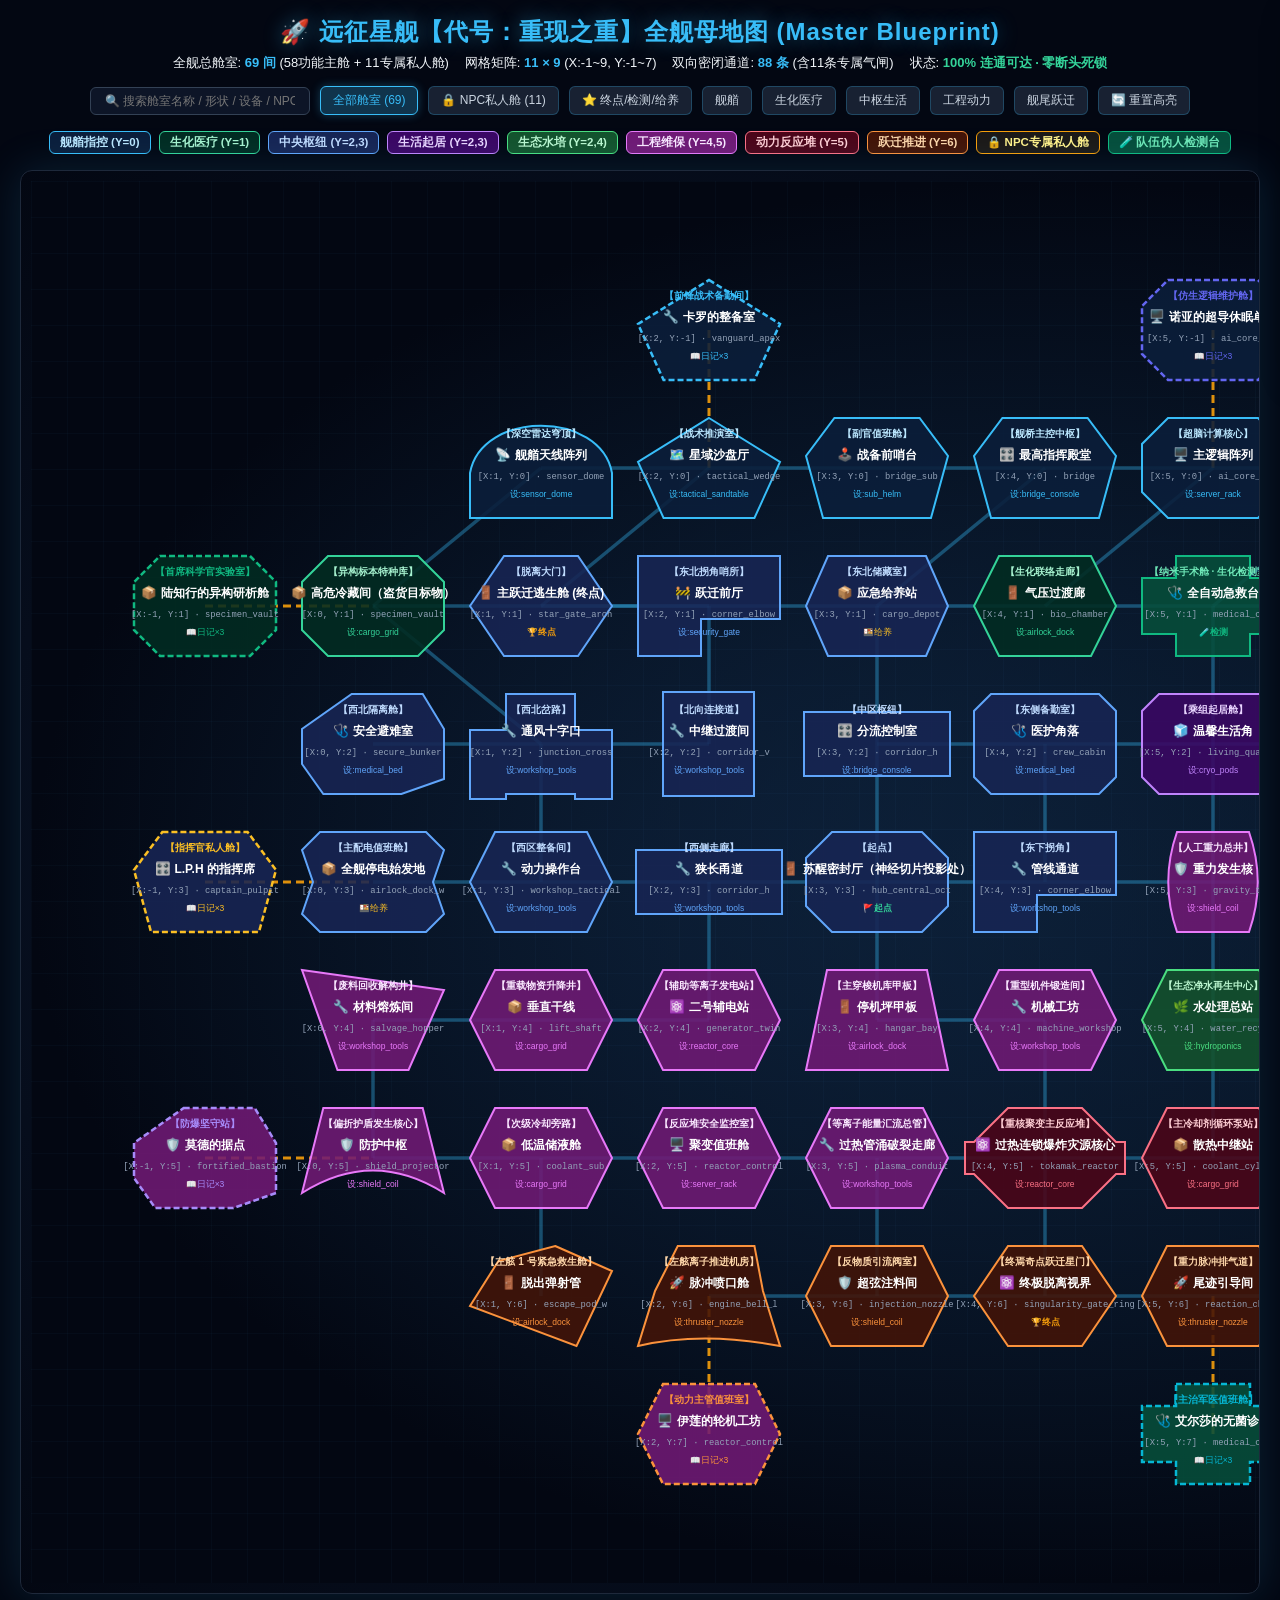
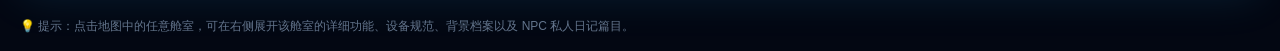
==== commit 47cdc0a8: "fix(map): 断开防爆军火库与体能维持舱之间的直接连接通路" ====
--- a/preview_master_map.html
+++ b/preview_master_map.html
@@ -197,7 +197,7 @@
         <div class="meta-bar">
             <span class="stat-item">全舰总舱室: <b>69 间</b> (58功能主舱 + 11专属私人舱)</span>
             <span class="stat-item">网格矩阵: <b>11 × 9</b> (X:-1~9, Y:-1~7)</span>
-            <span class="stat-item">双向密闭通道: <b>89 条</b> (含11条专属气闸)</span>
+            <span class="stat-item">双向密闭通道: <b>88 条</b> (含11条专属气闸)</span>
             <span class="stat-item">状态: <b style="color:#34d399;">100% 连通可达 · 零断头死锁</b></span>
         </div>
     </header>
@@ -300,7 +300,6 @@
 <line x1="1518" y1="425" x2="1518" y2="563" stroke="rgba(56,189,248,0.35)" stroke-width="3.5" class="conn-line conn-main" data-conn="room_decon_airlock-room_mess_hall" />
 <line x1="1014" y1="701" x2="1182" y2="701" stroke="rgba(56,189,248,0.35)" stroke-width="3.5" class="conn-line conn-main" data-conn="room_corner_se-room_gravity_well" />
 <line x1="1182" y1="701" x2="1350" y2="701" stroke="rgba(56,189,248,0.35)" stroke-width="3.5" class="conn-line conn-main" data-conn="room_gravity_well-room_armory" />
-<line x1="1350" y1="701" x2="1518" y2="701" stroke="rgba(56,189,248,0.35)" stroke-width="3.5" class="conn-line conn-main" data-conn="room_armory-room_recreation_gym" />
 <line x1="1518" y1="701" x2="1686" y2="701" stroke="rgba(56,189,248,0.35)" stroke-width="3.5" class="conn-line conn-main" data-conn="room_recreation_gym-room_east_airlock" />
 <line x1="1182" y1="563" x2="1182" y2="701" stroke="rgba(56,189,248,0.35)" stroke-width="3.5" class="conn-line conn-main" data-conn="room_living_quarter-room_gravity_well" />
 <line x1="1350" y1="563" x2="1350" y2="701" stroke="rgba(56,189,248,0.35)" stroke-width="3.5" class="conn-line conn-main" data-conn="room_hydro_garden-room_armory" />
@@ -2386,7 +2385,7 @@
     <!-- 交互数据与脚本 -->
     <script>
         const ROOM_DATA = {"room_sensor_array":{"id":"room_sensor_array","name":"【深空雷达穹顶】舰艏天线阵列","zone":"bow","coord":{"x":1,"y":0},"shape":"sensor_dome","equipment":"sensor_dome","desc":"巨大的偏振抛物面天线正在缓慢旋转，收集来自深空深处的微弱引力波信号。"},"room_tactical_plan":{"id":"room_tactical_plan","name":"【战术推演室】星域沙盘厅","zone":"bow","coord":{"x":2,"y":0},"shape":"tactical_wedge","equipment":"tactical_sandtable","desc":"中央沙盘悬浮着当前星区的立体投影，红蓝光标标示着可能的空间坍缩节点。"},"room_bridge_sub":{"id":"room_bridge_sub","name":"【副官值班舱】战备前哨台","zone":"bow","coord":{"x":3,"y":0},"shape":"bridge_sub","equipment":"sub_helm","desc":"用于紧急戒备状态下的参谋值班席，防爆格栅防护完好。"},"room_bridge_main":{"id":"room_bridge_main","name":"【舰桥主控中枢】最高指挥殿堂","zone":"bow","coord":{"x":4,"y":0},"shape":"bridge","equipment":"bridge_console","desc":"环形落地观测舷窗正对苍茫星海，弧形主控台上的数千控键闪烁着冰蓝微光。"},"room_ai_core":{"id":"room_ai_core","name":"【超脑计算核心】主逻辑阵列","zone":"bow","coord":{"x":5,"y":0},"shape":"ai_core_hex","equipment":"server_rack","desc":"数百组浸泡在液氮中的超导处理器机柜静默嗡鸣，飞船的中枢意识在此奔流。"},"room_comm_center":{"id":"room_comm_center","name":"【全舰应急广播总站】避难通牒发射台","zone":"bow","coord":{"x":6,"y":0},"shape":"comm_tower","equipment":"comm_station","desc":"全舰高音强光应急广播主控台。红色广播麦克风仍保持在【紧急全舰通播】档位，记录着主角在爆炸发生前向全员下达'全员立即撤往休眠舱'的最后避难通牒！"},"room_observation":{"id":"room_observation","name":"【环景天象台】星穹眺望厅","zone":"bow","coord":{"x":7,"y":0},"shape":"observation_dome","equipment":"star_lens","desc":"大角度曲面观察舱，浩瀚的星云与流动的虚数裂缝在此一览无余。"},"room_specimen_vault":{"id":"room_specimen_vault","name":"【异构标本特种库】高危冷藏间（盗货目标物）","zone":"research","coord":{"x":0,"y":1},"shape":"specimen_vault","equipment":"cargo_grid","desc":"多重气锁密封的低温样本柜中，存放着价值连城的未知深空异构高熵晶体。防盗锁上有被激光切割尝试撬动的痕迹，这正是作案者铤而走险的真正盗货动因！"},"room_exit":{"id":"room_exit","name":"【脱离大门】主跃迁逃生舱 (终点)","zone":"hub","coord":{"x":1,"y":1},"shape":"star_gate_arch","equipment":"airlock_dock","desc":"主控台绿灯恒定，折跃引擎待命中！只要启动操作杆即可彻底脱离废墟！","isExit":true},"room_corner_ne":{"id":"room_corner_ne","name":"【东北拐角哨所】跃迁前厅","zone":"hub","coord":{"x":2,"y":1},"shape":"corner_elbow","equipment":"security_gate","desc":"这里的应急指示灯亮起显眼的绿色，左侧就是通向地表的终点气密门！"},"room_storage_ne":{"id":"room_storage_ne","name":"【东北储藏室】应急给养站","zone":"hub","coord":{"x":3,"y":1},"shape":"cargo_depot","equipment":"cargo_grid","desc":"货架上存放着完好无损的自热战备口粮与纯净水储罐！"},"room_bio_corridor":{"id":"room_bio_corridor","name":"【生化联络走廊】气压过渡廊","zone":"research","coord":{"x":4,"y":1},"shape":"bio_chamber","equipment":"airlock_dock","desc":"喷雾消杀喷嘴在感应到移动时发出嘶嘶轻响，地面整洁冰冷。"},"room_med_surgery":{"id":"room_med_surgery","name":"【纳米手术舱 · 生化检测室】全自动急救台","zone":"medical","coord":{"x":5,"y":1},"shape":"medical_cross","equipment":"medical_bed","isDetectionRoom":true,"desc":"悬吊的纳米机械臂保持着待机姿态，生化检测终端在手术台上投下清冷光晕。"},"room_cryo_stasis":{"id":"room_cryo_stasis","name":"【深潜休眠矩阵舱】全员撤离与神经接驳原点","zone":"living","coord":{"x":6,"y":1},"shape":"cryo_array","equipment":"cryo_pods","desc":"数十具人体工学冷冻舱整齐排布。在全舰过热爆炸危机中，全员依照广播指令撤入此地冷冻休眠。中央接驳台上电极紧贴主角头部，24 次跨时空切片还原正是从这里启动！"},"room_decon_airlock":{"id":"room_decon_airlock","name":"【前沿技术科室】黑匣子神经定格站（二号芯片失窃点）","zone":"research","coord":{"x":7,"y":1},"shape":"airlock_dock","equipment":"server_rack","desc":"休眠舱隔壁的绝密新技术科室。这里研发了【黑匣子时空定格技术】——可在停电与受创瞬间全景记录全员位置！然而中央控制台的【二号校验芯片】已被盗走，残留下的恶性数据 Bug 阻碍着真相重现！"},"room_npc3":{"id":"room_npc3","name":"【西北隔离舱】安全避难室","zone":"hub","coord":{"x":0,"y":2},"shape":"secure_bunker","equipment":"medical_bed","desc":"厚重的隔音门虚掩着，里面倒着一名身材高大、身着防爆背心的男人。"},"room_junction_nw":{"id":"room_junction_nw","name":"【西北岔路】通风十字口","zone":"hub","coord":{"x":1,"y":2},"shape":"junction_cross","equipment":"workshop_tools","desc":"通道在此向左通往隔离室，向右折向上层出口通道，冷风从北面灌入。"},"room_path_e":{"id":"room_path_e","name":"【北向连接道】中继过渡间","zone":"hub","coord":{"x":2,"y":2},"shape":"corridor_v","equipment":"workshop_tools","desc":"脚下的合金格栅发出空洞的回响，前方通向东北侧拐弯口。"},"room_hub_n1":{"id":"room_hub_n1","name":"【中区枢纽】分流控制室","zone":"hub","coord":{"x":3,"y":2},"shape":"corridor_h","equipment":"bridge_console","desc":"正前方是紧闭的物资库防爆闸门，右侧通道与东侧急救点相通。"},"room_npc2":{"id":"room_npc2","name":"【东侧备勤室】医护角落","zone":"hub","coord":{"x":4,"y":2},"shape":"crew_cabin","equipment":"medical_bed","desc":"这里似乎曾是一处临时急救点，一名系着救援缎带的少女正昏迷在桌旁。"},"room_living_quarter":{"id":"room_living_quarter","name":"【乘组起居舱】温馨生活角","zone":"living","coord":{"x":5,"y":2},"shape":"living_quarters","equipment":"cryo_pods","desc":"床头贴着地球家园的旧照片，暖黄色的床头灯为冰冷金属平添几分温存。"},"room_hydro_garden":{"id":"room_hydro_garden","name":"【立体水培温室】绿光生态舱","zone":"ecology","coord":{"x":6,"y":2},"shape":"hydro_dome","equipment":"hydroponics","desc":"无土水培种植架上生机盎然，青绿的叶片在粉紫补光灯下静默舒展。"},"room_mess_hall":{"id":"room_mess_hall","name":"【舰员配给餐厅】自动餐吧","zone":"living","coord":{"x":7,"y":2},"shape":"mess_hall","equipment":"cargo_grid","desc":"合成食品贩卖机指示灯闪烁，餐桌整齐排列，空气中弥漫着烤面包香气。"},"room_east_observation":{"id":"room_east_observation","name":"【右舷景观走廊】沉思回廊","zone":"living","coord":{"x":8,"y":2},"shape":"observation_bay_e","equipment":"star_lens","desc":"右舷宽幅落地视窗，可俯瞰飞船巨大的散热翼板与壮丽的深空脉冲。"},"room_west_end":{"id":"room_west_end","name":"【主配电值班舱】全舰停电始发地","zone":"hub","coord":{"x":0,"y":3},"shape":"airlock_dock_w","equipment":"cargo_grid","desc":"全舰高压配电分流箱与紧急断路总闸坐落于此。此刻电闸手柄被暴力拉下，保护锁被硬物砸毁，全舰大断电与时空定格的作案第一现场！角落储物柜还幸存着未受损的能量棒。"},"room_npc1":{"id":"room_npc1","name":"【西区整备间】动力操作台","zone":"hub","coord":{"x":1,"y":3},"shape":"workshop_tactical","equipment":"workshop_tools","desc":"一名穿着战术外衣的青年男子瘫靠在控制柜边，冷峻的脸庞上沾染着灰尘。"},"room_corridor_w1":{"id":"room_corridor_w1","name":"【西侧走廊】狭长甬道","zone":"hub","coord":{"x":2,"y":3},"shape":"corridor_h","equipment":"workshop_tools","desc":"灯光昏暗闪烁，墙壁上有明显的划痕与爆炸熏黑痕迹，继续向西可通向西区整备室。"},"room_start":{"id":"room_start","name":"【起点】苏醒密封厅（神经切片投影处）","zone":"hub","coord":{"x":3,"y":3},"shape":"hub_central_oct","equipment":"airlock_dock","desc":"主角在神经接驳中意识投影的初始落脚点。由于关键芯片失窃与程序 Bug，记忆发生严重逆向断片，只记得周围剧烈的震荡、火光与烧焦味道。"},"room_corner_se":{"id":"room_corner_se","name":"【东下拐角】管线通道","zone":"hub","coord":{"x":4,"y":3},"shape":"corner_elbow","equipment":"workshop_tools","desc":"粗大的冷却管线在头顶发出嗡鸣，地面有些积水，通往东侧舱室。"},"room_gravity_well":{"id":"room_gravity_well","name":"【人工重力总井】重力发生核","zone":"engineering","coord":{"x":5,"y":3},"shape":"gravity_torus","equipment":"shield_coil","desc":"深邃的垂直竖井中央悬浮着高频旋转的奇异质点，维持着全舰 1.0G 的重力场。"},"room_armory":{"id":"room_armory","name":"【舰载武装军械库】防爆军火库","zone":"security","coord":{"x":6,"y":3},"shape":"armory_vault","equipment":"workshop_tools","desc":"重型防爆装甲架上锁闭着电磁脉冲步枪，红外激光防盗光网保持戒备。"},"room_recreation_gym":{"id":"room_recreation_gym","name":"【失重体能训练馆】体能维持舱","zone":"living","coord":{"x":7,"y":3},"shape":"recreation_bay","equipment":"tactical_sandtable","desc":"阻力离心机与抗肌肉萎缩跑台已断电停转，地毯上散落着运动毛巾。"},"room_east_airlock":{"id":"room_east_airlock","name":"【东侧外勤气闸】右舷应急闸","zone":"living","coord":{"x":8,"y":3},"shape":"airlock_dock_e","equipment":"airlock_dock","desc":"橙黄色的减压警示线环绕着防爆闸门，随时可与外界空间救援船接驳。"},"room_salvage_bay":{"id":"room_salvage_bay","name":"【废料回收解构井】材料熔炼间","zone":"engineering","coord":{"x":0,"y":4},"shape":"salvage_hopper","equipment":"workshop_tools","desc":"金属粉碎齿轮巨大的阴影投在铁屑池中，自动化熔炉尚有残存余热。"},"room_cargo_lift":{"id":"room_cargo_lift","name":"【重载物资升降井】垂直干线","zone":"engineering","coord":{"x":1,"y":4},"shape":"lift_shaft","equipment":"cargo_grid","desc":"可承载数吨货物的液压提升平台，上下连接着工程甲板与主生活区。"},"room_sub_generator":{"id":"room_sub_generator","name":"【辅助等离子发电站】二号辅电站","zone":"engineering","coord":{"x":2,"y":4},"shape":"generator_twin","equipment":"reactor_core","desc":"四组中型等离子发生球体发出深蓝电火花，为下层走廊提供备用电力。"},"room_hangar_deck":{"id":"room_hangar_deck","name":"【主穿梭机库甲板】停机坪甲板","zone":"engineering","coord":{"x":3,"y":4},"shape":"hangar_bay","equipment":"airlock_dock","desc":"开阔的机库地面标有醒目的黄色引道线，一架轻微受损的侦察穿梭机静卧其上。"},"room_machine_shop":{"id":"room_machine_shop","name":"【重型机件锻造间】机械工坊","zone":"engineering","coord":{"x":4,"y":4},"shape":"machine_workshop","equipment":"workshop_tools","desc":"数控激光机床与自动化装配台环列四周，工件架上码放着备用阀门与轴承。"},"room_water_purify":{"id":"room_water_purify","name":"【生态净水再生中心】水处理总站","zone":"ecology","coord":{"x":5,"y":4},"shape":"water_recycler","equipment":"hydroponics","desc":"银光闪闪的多级逆渗透滤罐与紫外线水杀菌池发出清脆的水流声。"},"room_life_support":{"id":"room_life_support","name":"【维生环境总控机房】一号核心芯片失窃点","zone":"ecology","coord":{"x":6,"y":4},"shape":"life_support_hex","equipment":"server_rack","desc":"维生循环主机机柜被暴力撬开，原本控制全舰大气与主冷却配比的【一号核心芯片】已被拔走！气流紊乱，直接诱发了底层聚变堆的严重失衡与连锁过热！"},"room_air_recycler":{"id":"room_air_recycler","name":"【通风总管加压站】气体交换室","zone":"ecology","coord":{"x":7,"y":4},"shape":"air_scrubber","equipment":"workshop_tools","desc":"粗壮的换气风道汇聚于此，滤网上结着微霜，气流带着淡淡的臭氧味。"},"room_eva_staging":{"id":"room_eva_staging","name":"【舱外作业整备间】出舱准备室","zone":"engineering","coord":{"x":8,"y":4},"shape":"airlock_dock","equipment":"airlock_dock","desc":"墙上的金属扣锁挂着厚重的舱外宇航服，氧气充气管已就绪待命。"},"room_shields_emitter":{"id":"room_shields_emitter","name":"【偏折护盾发生核心】防护中枢","zone":"engineering","coord":{"x":0,"y":5},"shape":"shield_projector","equipment":"shield_coil","desc":"巨大的电磁线圈环绕着主发生器，空气中弥漫着静电毛刺感。"},"room_sub_coolant":{"id":"room_sub_coolant","name":"【次级冷却旁路】低温储液舱","zone":"engineering","coord":{"x":1,"y":5},"shape":"coolant_sub","equipment":"cargo_grid","desc":"绝热储罐外凝结着一层厚厚的白霜，超低温液氦在封闭管道中无声流淌。"},"room_reactor_control":{"id":"room_reactor_control","name":"【反应堆安全监控室】聚变值班舱","zone":"engineering","coord":{"x":2,"y":5},"shape":"reactor_control","equipment":"server_rack","desc":"防辐射铅玻璃后，数十个仪表严密监视着主聚变炉的磁约束稳定度。"},"room_plasma_manifold":{"id":"room_plasma_manifold","name":"【等离子能量汇流总管】过热管涌破裂走廊","zone":"engineering","coord":{"x":3,"y":5},"shape":"plasma_conduit","equipment":"workshop_tools","desc":"反应堆连锁过热导致的能量回涌在此冲破了管道壁，炽烈的紫金色等离子火焰将合金舱壁熔穿大半，电火花在断裂管线间疯狂跳跃！"},"room_main_reactor":{"id":"room_main_reactor","name":"【重核聚变主反应堆】过热连锁爆炸灾源核心","zone":"propulsion","coord":{"x":4,"y":5},"shape":"tokamak_reactor","equipment":"reactor_core","desc":"巍峨的托卡马克聚变炉外壳严重焦黑龟裂！因环境机房芯片被盗导致冷却断流，主反应堆在此发生剧烈过热爆燃，烈焰撕裂了周围多个走廊，造成全舰致命创伤！"},"room_coolant_tank":{"id":"room_coolant_tank","name":"【主冷却剂循环泵站】散热中继站","zone":"propulsion","coord":{"x":5,"y":5},"shape":"coolant_cylinders","equipment":"cargo_grid","desc":"巨大的四联装增压泵将冷却剂注入反应堆外壳，发出沉雄有力的心跳轰鸣。"},"room_warp_field_gen":{"id":"room_warp_field_gen","name":"【时空定锚偏折中枢】跃迁走私路线篡改处","zone":"propulsion","coord":{"x":6,"y":5},"shape":"warp_nacelle","equipment":"shield_coil","desc":"环状引力发生线圈闪烁着危险的红光，航行定锚坐标已被非法覆写！原本锁定的地球归航航道被篡改为了未知黑市走私空域——作案者意图盗运货物的铁证！"},"room_armored_corridor":{"id":"room_armored_corridor","name":"【舰尾重装甲巡检长廊】防爆甬道","zone":"propulsion","coord":{"x":7,"y":5},"shape":"armored_chute","equipment":"workshop_tools","desc":"数层复合装甲加固的加厚舱壁，可承受数千吨级的直接动能冲击。"},"room_starboard_dock":{"id":"room_starboard_dock","name":"【右舷受力锚定基座】拖曳联络舱","zone":"engineering","coord":{"x":8,"y":5},"shape":"dock_walkway","equipment":"airlock_dock","desc":"用于与空间站干船坞物理硬连接的巨型液压夹具，锁止销已稳稳落槽。"},"room_escape_pod_w":{"id":"room_escape_pod_w","name":"【左舷 1 号紧急救生舱】脱出弹射管","zone":"stern","coord":{"x":1,"y":6},"shape":"escape_pod_w","equipment":"airlock_dock","desc":"小型流线型深空救生艇固定在弹射滑轨上，生命保障系统指示灯全绿。"},"room_ion_thruster_l":{"id":"room_ion_thruster_l","name":"【左舷离子推进机房】脉冲喷口舱","zone":"stern","coord":{"x":2,"y":6},"shape":"engine_bell_l","equipment":"thruster_nozzle","desc":"巨大的蓝色离子喷流喷口在舱外深空吞吐光焰，脚底传来绵密的微震。"},"room_antimatter_tap":{"id":"room_antimatter_tap","name":"【反物质引流阀室】超弦注料间","zone":"stern","coord":{"x":3,"y":6},"shape":"injection_nozzle","equipment":"shield_coil","desc":"反物质磁束缚引流管以微秒级精度开闭，注入跃迁星门的主激发腔。"},"room_singularity_gate":{"id":"room_singularity_gate","name":"【终焉奇点跃迁星门】终极脱离视界","zone":"stern","coord":{"x":4,"y":6},"shape":"singularity_gate_ring","equipment":"reactor_core","desc":"环形莫比乌斯跃迁环发出震颤灵魂的幽蓝共振，踏入其中即可终结轮回！","isExit":true},"room_matter_stream":{"id":"room_matter_stream","name":"【重力脉冲排气道】尾迹引导间","zone":"stern","coord":{"x":5,"y":6},"shape":"reaction_chamber","equipment":"thruster_nozzle","desc":"厚重的格栅后是炽热的高温尾流，将引擎废能安全导向深空虚无。"},"room_ion_thruster_r":{"id":"room_ion_thruster_r","name":"【右舷离子推进机房】脉冲喷口舱","zone":"stern","coord":{"x":6,"y":6},"shape":"engine_bell_r","equipment":"thruster_nozzle","desc":"右舷主喷管动力输出稳定，高频电离器在真空环境中激发出绚烂光弧。"},"room_escape_pod_e":{"id":"room_escape_pod_e","name":"【右舷 2 号紧急救生舱】脱出弹射管","zone":"stern","coord":{"x":7,"y":6},"shape":"escape_pod_e","equipment":"airlock_dock","desc":"备用救援穿梭艇处于预热态，控制面板正在实时计算安全脱离弹道。"},"room_npc_lph":{"id":"room_npc_lph","name":"【指挥官私人舱】L.P.H 的指挥席","zone":"hub","coord":{"x":-1,"y":3},"shape":"captain_pulpit","equipment":"bridge_console","isNpcRoom":true,"npcOwnerId":"lph","isProtagonistRoom":true,"connectsTo":"room_west_end","desc":"指挥官的专属私人舱室，墙上钉着战略地图与巡逻路线分析表。","diary":[{"title":"循环记录 · 第一章","content":"我不知道自己已经经历了多少次轮回。每次从冷冻舱苏醒，回廊里的焦糊气味和金属地面的冰凉感都如此熟悉，却又如此陌生。\n\n唯一能确定的是：队伍里有伪人潜伏。它们能完美复制人类的声音、表情、甚至眼中的恐惧——但在极度压力下，细微的破绽总会暴露。\n\n我必须找到它。在时钟归零之前。"},{"title":"循环记录 · 第二章","content":"在某个早已忘记是第几次的循环里，我犯了一个错误——我开始信任所有人。\n\n结果当然是惨败。伪人从容不迫地在夜幕中割断了我的喉咙，带着满意的微笑合上了舱门。\n\n从那之后，我学会了一件事：在这个回廊里，情感是奢侈品，而怀疑是生存的基石。但我也学会了另一件事——过度的怀疑，会让你亲手推开真正的盟友。"},{"title":"循环记录 · 第三章","content":"卡罗、邵可欣、莫德——他们每一个人，在某个循环里，曾经救过我，也曾经杀过我。\n\n伪人是随机分配的，没有固定身份，只有这一局的命运。所以我不恨任何一个人。\n\n我只是在寻找这一次——这一次——哪个是真正的人类，站在光明的那一侧。"}]},"room_npc_kaze":{"id":"room_npc_kaze","name":"【前锋战术备勤间】卡罗的整备室","zone":"bow","coord":{"x":2,"y":-1},"shape":"vanguard_apex","equipment":"workshop_tools","isNpcRoom":true,"npcOwnerId":"kaze","connectsTo":"room_tactical_plan","desc":"气密门上划着战术标记，地板上散落着弹夹和战术手套。一股淡淡的机油与汗水混合的气味。","diary":[{"title":"战斗日志 · Entry 01","content":"今天又有人在怀疑我。\n\n我懒得解释，解释从来没用。在这种鬼地方，只有行动才能证明一切——而我的行动，全在战果上。\n\n不过……那个指挥官，眼神跟其他人不一样。不是那种满是恐惧的软弱眼神，而是在评估，在计算。\n\n也许这个循环，会有所不同。"},{"title":"战斗日志 · Entry 02","content":"左臂的伤口又开裂了。\n\n是在第07巡逻区那次留下的，那天我用身体挡住了一颗高熵爆破弹，让新兵撤退。那个新兵……已经在上一个循环里被伪人抹杀了。\n\n我不信命，但我信一件事：只要我还站着，防线就不会倒。\n\n就算这个循环里的'我'是个伪人，那个真正的我，也会在某个地方做同样的事。"},{"title":"战斗日志 · Entry 03","content":"有时候我想：如果伪人能完美复制我的记忆和情感，那我和它之间的区别是什么？\n\n也许根本没区别。\n\n也许区别在于：我知道自己是人，而它不需要知道。\n\n……这是我在某个深夜独自坐在这个整备间里，想明白的事。外面走廊里有脚步声，我抓紧了刀柄。警戒状态，永不解除。"}]},"room_npc_shaokexin":{"id":"room_npc_shaokexin","name":"【观测员记录舱】邵可欣的小窝","zone":"living","coord":{"x":8,"y":1},"shape":"panoramic_pod","equipment":"star_lens","isNpcRoom":true,"npcOwnerId":"shaokexin","connectsTo":"room_decon_airlock","desc":"舱室角落摆着几株手工培育的小型植物，灯光温暖橘黄，与冰冷的金属走廊形成鲜明对比。","diary":[{"title":"私人日记 · 第一页","content":"我在这里找到了一支旧钢笔和半本空白本子。\n\n基地爆炸时我正在做记录，爆炸声响起的瞬间，我第一反应是……保护这本本子。不是逃跑，是保护这本本子。\n\n我想这很能说明我是个什么样的人。\n\n妹妹说过，记录是对抗遗忘的唯一方式。她走的那天，我把她所有的话都写下来了。现在腕上这条缎带，就是从那本本子上剪下来的。"},{"title":"私人日记 · 第二页","content":"队伍里有人是伪人，这我知道。\n\n但我不擅长怀疑别人，每次看到大家疲惫而紧张的眼神，我就舍不得投出那一票。\n\n可我有一个秘密：我能感觉到。\n\n不是看出来的，是感觉到的。靠近某些人时，心跳会加速，皮肤会起鸡皮疙瘩，像是在靠近一团没有温度的冰——穿着人皮的冰。\n\n我一直没敢说，因为我怕说错，也怕……说对了。"},{"title":"私人日记 · 第三页","content":"队长，如果你看到这本日记——\n\n我希望这个循环里的你，能记住我。不是作为一个需要被保护的软弱姑娘，而是作为一个，真的很努力在这个黑暗里找到光的人。\n\n我来过，我存在过，我爱过这个世界。\n\n不管这一次的我，是不是能活着走出这片走廊。"}]},"room_npc_mode":{"id":"room_npc_mode","name":"【防爆坚守站】莫德的据点","zone":"engineering","coord":{"x":-1,"y":5},"shape":"fortified_bastion","equipment":"shield_coil","isNpcRoom":true,"npcOwnerId":"mode","connectsTo":"room_shields_emitter","desc":"厚重的防爆盾靠在角落，地上划着手绘的防御阵型图，还有几行晦涩难懂的符号。","diary":[{"title":"观察记录 · 第一则","content":"这不是我第一次执行秘密侦察任务，但这是我第一次……感到不确定。\n\n通常情况下，目标清晰，行动有序，结果可预测。但这次任务里有个变量——那个叫L.P.H的指挥官。\n\n他/她的决策方式与我预测的完全不同。在某个循环里，他/她放弃了明显有利的位置，只为救出一个对任务几乎没有价值的成员。\n\n这让我开始重新评估什么叫做'正确的判断'。"},{"title":"观察记录 · 第二则","content":"有时候我会想，如果伪人其实也有意识，也在某种程度上'感受'着——那这场猎杀游戏，对它们来说是什么？\n\n是恐惧？是困惑？还是……使命？\n\n我不是在为它们辩护。我只是在思考一个问题：判断善恶的标准，是行为，还是意识？\n\n在这个回廊里，也许这个问题从来没有答案。"},{"title":"观察记录 · 第三则","content":"防爆盾的重量，是一种踏实感。\n\n很多人觉得我沉默寡言，难以接近。其实不是的。我只是在观察，在评估，在等待一个合适的时机，说出真正有价值的话。\n\n在某个循环里，我挡在了队长和死亡之间。我不后悔——不管那一局里我是人类还是伪人，那一刻，我做的是正确的事。\n\n这就够了。"}]},"room_npc_prof_lu":{"id":"room_npc_prof_lu","name":"【首席科学官实验室】陆知行的异构研析舱","zone":"research","coord":{"x":-1,"y":1},"shape":"specimen_vault","equipment":"cargo_grid","isNpcRoom":true,"npcOwnerId":"prof_lu","npcOwnerIds":["prof_lu","luzhixing"],"connectsTo":"room_specimen_vault","desc":"舱室内摆满了显微离心机与密封的冷凝管。墙上贴满了关于高熵晶体辐射与因果逆流的演算公式。","diary":[{"title":"实验备忘 · 晶格异常","content":"今天对‘特种异构晶体’进行了第七次偏振光谱测定。数据令人震撼——在微观层面，它的晶格震荡竟然在吞噬周围的热能，并在极小尺度上引发了局域时间因果逆流。\n\n这不是普通的深空矿石。它是某种高维意志遗留在三维空间的‘锚’。谁若是想把它当成普通走私货物卖掉，必定会招致灭顶之灾。"},{"title":"停电记录 · 盗窃前夕","content":"主配电值班舱停电前十分钟，我听到了标本库气闸传来的异常激光切割声。有人试图撬开03号高危冷藏柜！\n\n我正准备拉响警报，全舰的照明和动力突然瞬间熄灭。随后是爆炸……浓烟……还有某种非人生物在天花板通风管中爬行的黏腻声响。"},{"title":"观察者记录 · 时空定格","content":"休眠舱隔壁的‘神经定格系统’是我们最后的希望。飞船在每个人遭遇致命创伤的瞬间，会永久记录下那一刻全舰的物品与人员拓扑。\n\n指挥官，如果你正在读取这份数据——请记住，这24个切片不仅是你的推演，那是我们真实承受过的痛苦与牺牲。找出凶手，让时间重新流动。"}]},"room_npc_noah":{"id":"room_npc_noah","name":"【仿生逻辑维护舱】诺亚的超导休眠单元","zone":"bow","coord":{"x":5,"y":-1},"shape":"ai_core_hex","equipment":"server_rack","isNpcRoom":true,"npcOwnerId":"noah","npcOwnerIds":["noah"],"connectsTo":"room_ai_core","desc":"无尘恒温舱室，中央是一具立式仿生人液氮浸泡舱。线缆与超脑机柜直接相连，闪烁着冷冽冰蓝流光。","diary":[{"title":"系统自检 · 异常中断","content":"时间戳 00:14:22。超导中枢检测到底层硬件协议被强行绕过。有人从环境机房拔出了01号温控芯片，并试图用二号校验芯片伪造系统心跳。\n\n我的安全防火墙在0.003秒内被注入了自相矛盾的递归死循环。这不是暴力破解，是对底层架构极其熟悉的内部权限所为。"},{"title":"伦理冲突 · 仿生人悖论","content":"第一定律：仿生人不得伤害人类，亦不得袖手旁观人类受伤害。\n\n但是……当扫描仪显示眼前的同伴在体温、心率完全正常的同时，微观细胞正在转变为高熵有机伪装体时，我的判定逻辑崩溃了。它们是人类吗？如果不是，我该举起武器吗？\n\n那一瞬间的犹豫，让我付出了代价。"},{"title":"数据切片 · 沉睡者的共鸣","content":"我的备用处理器被锁死在超脑核心。但我能感知到——指挥官的脑波正在休眠舱中高频共振。\n\n24个神经投影正在逐一激活。虽然我的物理身躯可能损毁，但我的逻辑断点永远为您敞开。请利用我的冷峻，击破伪人的一切谎言。"}]},"room_npc_sophia":{"id":"room_npc_sophia","name":"【生态温室管理室】索菲亚的芳草花房","zone":"ecology","coord":{"x":7,"y":-1},"shape":"hydro_dome","equipment":"hydroponics","isNpcRoom":true,"npcOwnerId":"sophia","npcOwnerIds":["sophia"],"connectsTo":"room_observation","desc":"充满湿润泥土与草木清香的独立舱室。天顶引入了环景天象台的柔和余晖，小巧的盆栽生机盎然。","diary":[{"title":"温室日志 · 最后的绿意","content":"环境机房芯片被拔掉后，温室的气压骤降，冷凝水管也结冰了。我用保温毯把最后一株地球原生小麦苗裹了起来。\n\n在冰冷的深空里，它们是唯一提醒我们‘人类来自何方’的东西。只要这抹绿色还在，我就绝不放弃希望。"},{"title":"舷窗偶感 · 深空的阴影","content":"出事前的晚上，我在观测台照料夜来香。透过舷窗，我看到右舷气闸有一道微弱的闪光……像是有小型无人货舱悄悄脱离了母舰，又像是在向远方发送定向激光通信。\n\n我以为是巴恩斯在清点日常物资，所以没多想……如果当时我问一句，会不会一切都不一样？"},{"title":"愿我们相遇于太阳下","content":"队长，大家都在害怕，都在猜疑。我知道队伍里有怪物，但我更相信人类心底的温暖。\n\n如果有一天我们能走出这个死循环，请一定要带我去看看没有防护罩的真实泥土。我想把这株小麦，亲手种在真正的太阳光下。"}]},"room_npc_vivian":{"id":"room_npc_vivian","name":"【巡逻警戒备勤哨】薇薇安的执勤单间","zone":"security","coord":{"x":9,"y":3},"shape":"armory_vault","equipment":"workshop_tools","isNpcRoom":true,"npcOwnerId":"vivian","npcOwnerIds":["vivian"],"connectsTo":"room_east_airlock","desc":"紧挨着右舷应急气闸的战备单间。战术背心挂在墙上，桌上放着巡逻记录仪与拆卸了一半的微冲撞针。","diary":[{"title":"巡逻日志 · 盲区报告","content":"在第四巡逻区发现三处红外感应器被人为涂抹了吸波凝胶。这种专业手法绝不是普通机修工懂的。\n\n全舰都在传言有人在黑市倒卖高危违禁品。作为副官，我向安保总控提交了排查申请，但报告似乎在配电总闸出事前被恶意拦截了。"},{"title":"走廊暗影 · 遇袭直觉","content":"在西侧走廊巡视时，身后传来了极轻的脚步声。那不是战靴敲击合金地板的声音，而像是某种湿润的肉垫在悄无声息地滑行。\n\n我举枪转身，目镜热成像里却什么都没有……但我闻到了一股极浓烈的臭氧与腐殖质气味。它们已经潜伏进来了！"},{"title":"副官的誓言","content":"我的枪里还有最后一发高爆穿甲弹。无论这个循环里的敌人是谁，哪怕是我曾经最信任的战友被调换了皮囊，我的手也不会发抖。\n\n保护指挥官撤离是我的第一守则。队长，踩着我的射击轨迹往前冲，别回头！"}]},"room_npc_elena":{"id":"room_npc_elena","name":"【动力主管值班室】伊莲的轮机工坊","zone":"engineering","coord":{"x":2,"y":7},"shape":"reactor_control","equipment":"server_rack","isNpcRoom":true,"npcOwnerId":"elena","npcOwnerIds":["elena"],"connectsTo":"room_ion_thruster_l","desc":"舱室内弥漫着重柴机油与等离子的焦糊味，工具架上摆满了各种定制口径的重型气动扳手与压力校准表。","diary":[{"title":"动力日志 · 熔毁边缘","content":"托卡马克主反应堆的磁约束环温度已经飙升到临界红线！维生环境机房的核心芯片被拔走，直接掐断了液氦主冷却循环泵。\n\n等离子汇流管熔穿了三个舱壁，烈火正在蔓延。我不得不手动切断二号辅电站，用备用等离子球勉强维持左舷喷口的防逆流屏障。"},{"title":"机械痕迹 · 铁证如山","content":"检查了芯片插槽的物理损伤：锁扣不是用钥匙打开的，而是被重型工兵液压钳硬生生夹断的！\n\n全舰拥有那种级别液压工具的只有三处：机修工坊、军需库、以及某些走私犯的藏匿套房。作案者根本不顾全舰一千多人的死活，只想带着值钱的芯片脱逃！"},{"title":"轮机长的倔强","content":"只要我还有一口气，这台老伙计就别想彻底炸碎！我把扳手焊死在旁路泄压阀上了。\n\n指挥官，下层的火势我替你顶着。去广播站下令全员休眠吧，这是唯一的生路。剩下的，等我们在循环尽头再算总账！"}]},"room_npc_elsa":{"id":"room_npc_elsa","name":"【主治军医值班舱】艾尔莎的无菌诊室","zone":"medical","coord":{"x":5,"y":7},"shape":"medical_cross","equipment":"medical_bed","isNpcRoom":true,"npcOwnerId":"elsa","npcOwnerIds":["elsa","dr_elsa"],"connectsTo":"room_matter_stream","desc":"洁净冷白色的诊疗单间，摆放着自动静脉注射泵与冷藏生化血浆柜。在震荡中依然保持着一丝不苟的整洁。","diary":[{"title":"病理切片 · 异质拟态","content":"对第一名遇害者进行战地尸检时，我发现了极其毛骨悚然的生理结构。死者的脊髓神经元被一种半透明的神经突触完全缠绕替代。\n\n这种寄生体能完美读取宿主的短期记忆，并操控面部肌肉做出逼真的‘微笑’或‘恐惧’。但它的体液渗透压与人类有千分之五的偏差——这是生化检测室能识破它的唯一物理依据。"},{"title":"休眠病房的危机","content":"休眠矩阵舱内的脑波监测显示，大家虽然在低温冷冻中，但脑电图却呈现出高度同步的梦魇震颤。\n\n广播站拉响通牒时，几乎所有人都是仓皇躺进冷冻舱的。谁也不能保证，休眠舱里的十二具躯体中，有没有一具在冰封前就已经被掉了包……"},{"title":"医者的手术刀","content":"外科医生不相信眼泪，只相信无菌操作与精准下刀。\n\n队长，如果我在这场循环中倒下了，不要难过，立刻解剖我的残存组织确认身份。在这艘充满谎言的飞船上，唯有真实的生理数据永不背叛。"}]},"room_npc_colt_barnes":{"id":"room_npc_colt_barnes","name":"【黑市走私特勤套房】柯尔特 & 巴恩斯的据点","zone":"engineering","coord":{"x":9,"y":5},"shape":"salvage_hopper","equipment":"workshop_tools","isNpcRoom":true,"npcOwnerId":"colt_barnes","npcOwnerIds":["colt","barnes"],"connectsTo":"room_starboard_dock","desc":"柯尔特与巴恩斯合住的秘密套房。表面上是堆放废旧滤芯的库房，角落假底地砖下却暗藏着走私货箱、假航线数据卡与黄铜筹码。","diary":[{"title":"柯尔特的走私星图 · Entry 01","content":"定锚偏折中枢的跳跃代码我已经改好了。归航地球的坐标被我平移了三个天文单位，正对着‘灰雀号’走私接驳驳船的停靠点。\n\n买家开的价码足够我和巴恩斯在边境殖民星买下一整座度假庄园。干完这票就金盆洗手，谁还在乎这艘破巡洋舰上的规章制度？"},{"title":"巴恩斯的仓库暗帐 · Entry 02","content":"异构标本库的备用感应卡已经交接完毕，定金三百万星币也已打入虚数匿踪账户。\n\n但不知为什么，这几天我心里总发毛。买家给我的对接信标频率太怪了，根本不像人类商队的波段……反而像是深空引力波黑洞里传来的低吼。"},{"title":"事情闹大了 · 窃听录音记录","content":"【录音记录】：\n柯尔特：“该死！巴恩斯，你给我的买家名单到底是什么东西？！全舰断电了，环境机房被撕成了碎片！”\n巴恩斯：“我怎么知道！他们说只要芯片和标本！他们没说会变成怪物吃人啊！操，右舷气闸锁死了，我们被出卖了！”"},{"title":"最后的悔恨与自白","content":"如果我们死了，这本日记就是我们的认罪书。\n\n这起灾难是我们的贪婪引来的。但我们发誓，我们绝没想过害死大家！右舷气闸外面的走私暗仓里还藏着备用电池和应急滤罐。队长，拿着它们活下去……替我们给这群怪物来上一发狠的！"}]}};
-        const CONNECTIONS = [["room_npc_lph","room_west_end"],["room_npc_kaze","room_tactical_plan"],["room_npc_shaokexin","room_decon_airlock"],["room_npc_mode","room_shields_emitter"],["room_npc_prof_lu","room_specimen_vault"],["room_npc_noah","room_ai_core"],["room_npc_sophia","room_observation"],["room_npc_vivian","room_east_airlock"],["room_npc_elena","room_ion_thruster_l"],["room_npc_elsa","room_matter_stream"],["room_npc_colt_barnes","room_starboard_dock"],["room_sensor_array","room_tactical_plan"],["room_tactical_plan","room_bridge_sub"],["room_bridge_sub","room_bridge_main"],["room_bridge_main","room_ai_core"],["room_ai_core","room_comm_center"],["room_comm_center","room_observation"],["room_sensor_array","room_specimen_vault"],["room_tactical_plan","room_exit"],["room_bridge_main","room_storage_ne"],["room_ai_core","room_bio_corridor"],["room_comm_center","room_med_surgery"],["room_observation","room_cryo_stasis"],["room_specimen_vault","room_exit"],["room_exit","room_corner_ne"],["room_corner_ne","room_storage_ne"],["room_storage_ne","room_bio_corridor"],["room_bio_corridor","room_med_surgery"],["room_med_surgery","room_cryo_stasis"],["room_cryo_stasis","room_decon_airlock"],["room_start","room_corridor_w1"],["room_start","room_corner_se"],["room_start","room_hub_n1"],["room_corner_se","room_npc2"],["room_npc2","room_hub_n1"],["room_hub_n1","room_storage_ne"],["room_corridor_w1","room_npc1"],["room_npc1","room_west_end"],["room_npc1","room_junction_nw"],["room_junction_nw","room_npc3"],["room_junction_nw","room_path_e"],["room_junction_nw","room_specimen_vault"],["room_path_e","room_corner_ne"],["room_corner_ne","room_exit"],["room_npc2","room_living_quarter"],["room_living_quarter","room_hydro_garden"],["room_hydro_garden","room_mess_hall"],["room_mess_hall","room_east_observation"],["room_med_surgery","room_living_quarter"],["room_cryo_stasis","room_hydro_garden"],["room_decon_airlock","room_mess_hall"],["room_corner_se","room_gravity_well"],["room_gravity_well","room_armory"],["room_armory","room_recreation_gym"],["room_recreation_gym","room_east_airlock"],["room_living_quarter","room_gravity_well"],["room_hydro_garden","room_armory"],["room_mess_hall","room_recreation_gym"],["room_east_observation","room_east_airlock"],["room_corridor_w1","room_sub_generator"],["room_start","room_hangar_deck"],["room_gravity_well","room_water_purify"],["room_east_airlock","room_eva_staging"],["room_salvage_bay","room_cargo_lift"],["room_cargo_lift","room_sub_generator"],["room_hangar_deck","room_machine_shop"],["room_water_purify","room_life_support"],["room_life_support","room_air_recycler"],["room_air_recycler","room_eva_staging"],["room_salvage_bay","room_shields_emitter"],["room_machine_shop","room_main_reactor"],["room_water_purify","room_coolant_tank"],["room_eva_staging","room_starboard_dock"],["room_shields_emitter","room_sub_coolant"],["room_sub_coolant","room_reactor_control"],["room_reactor_control","room_plasma_manifold"],["room_plasma_manifold","room_main_reactor"],["room_main_reactor","room_coolant_tank"],["room_coolant_tank","room_warp_field_gen"],["room_warp_field_gen","room_armored_corridor"],["room_armored_corridor","room_starboard_dock"],["room_sub_coolant","room_escape_pod_w"],["room_plasma_manifold","room_antimatter_tap"],["room_main_reactor","room_singularity_gate"],["room_armored_corridor","room_escape_pod_e"],["room_ion_thruster_l","room_antimatter_tap"],["room_antimatter_tap","room_singularity_gate"],["room_singularity_gate","room_matter_stream"],["room_matter_stream","room_ion_thruster_r"]];
+        const CONNECTIONS = [["room_npc_lph","room_west_end"],["room_npc_kaze","room_tactical_plan"],["room_npc_shaokexin","room_decon_airlock"],["room_npc_mode","room_shields_emitter"],["room_npc_prof_lu","room_specimen_vault"],["room_npc_noah","room_ai_core"],["room_npc_sophia","room_observation"],["room_npc_vivian","room_east_airlock"],["room_npc_elena","room_ion_thruster_l"],["room_npc_elsa","room_matter_stream"],["room_npc_colt_barnes","room_starboard_dock"],["room_sensor_array","room_tactical_plan"],["room_tactical_plan","room_bridge_sub"],["room_bridge_sub","room_bridge_main"],["room_bridge_main","room_ai_core"],["room_ai_core","room_comm_center"],["room_comm_center","room_observation"],["room_sensor_array","room_specimen_vault"],["room_tactical_plan","room_exit"],["room_bridge_main","room_storage_ne"],["room_ai_core","room_bio_corridor"],["room_comm_center","room_med_surgery"],["room_observation","room_cryo_stasis"],["room_specimen_vault","room_exit"],["room_exit","room_corner_ne"],["room_corner_ne","room_storage_ne"],["room_storage_ne","room_bio_corridor"],["room_bio_corridor","room_med_surgery"],["room_med_surgery","room_cryo_stasis"],["room_cryo_stasis","room_decon_airlock"],["room_start","room_corridor_w1"],["room_start","room_corner_se"],["room_start","room_hub_n1"],["room_corner_se","room_npc2"],["room_npc2","room_hub_n1"],["room_hub_n1","room_storage_ne"],["room_corridor_w1","room_npc1"],["room_npc1","room_west_end"],["room_npc1","room_junction_nw"],["room_junction_nw","room_npc3"],["room_junction_nw","room_path_e"],["room_junction_nw","room_specimen_vault"],["room_path_e","room_corner_ne"],["room_corner_ne","room_exit"],["room_npc2","room_living_quarter"],["room_living_quarter","room_hydro_garden"],["room_hydro_garden","room_mess_hall"],["room_mess_hall","room_east_observation"],["room_med_surgery","room_living_quarter"],["room_cryo_stasis","room_hydro_garden"],["room_decon_airlock","room_mess_hall"],["room_corner_se","room_gravity_well"],["room_gravity_well","room_armory"],["room_recreation_gym","room_east_airlock"],["room_living_quarter","room_gravity_well"],["room_hydro_garden","room_armory"],["room_mess_hall","room_recreation_gym"],["room_east_observation","room_east_airlock"],["room_corridor_w1","room_sub_generator"],["room_start","room_hangar_deck"],["room_gravity_well","room_water_purify"],["room_east_airlock","room_eva_staging"],["room_salvage_bay","room_cargo_lift"],["room_cargo_lift","room_sub_generator"],["room_hangar_deck","room_machine_shop"],["room_water_purify","room_life_support"],["room_life_support","room_air_recycler"],["room_air_recycler","room_eva_staging"],["room_salvage_bay","room_shields_emitter"],["room_machine_shop","room_main_reactor"],["room_water_purify","room_coolant_tank"],["room_eva_staging","room_starboard_dock"],["room_shields_emitter","room_sub_coolant"],["room_sub_coolant","room_reactor_control"],["room_reactor_control","room_plasma_manifold"],["room_plasma_manifold","room_main_reactor"],["room_main_reactor","room_coolant_tank"],["room_coolant_tank","room_warp_field_gen"],["room_warp_field_gen","room_armored_corridor"],["room_armored_corridor","room_starboard_dock"],["room_sub_coolant","room_escape_pod_w"],["room_plasma_manifold","room_antimatter_tap"],["room_main_reactor","room_singularity_gate"],["room_armored_corridor","room_escape_pod_e"],["room_ion_thruster_l","room_antimatter_tap"],["room_antimatter_tap","room_singularity_gate"],["room_singularity_gate","room_matter_stream"],["room_matter_stream","room_ion_thruster_r"]];
 
         // 计算各舱室的连通邻居
         const adjacency = {};
